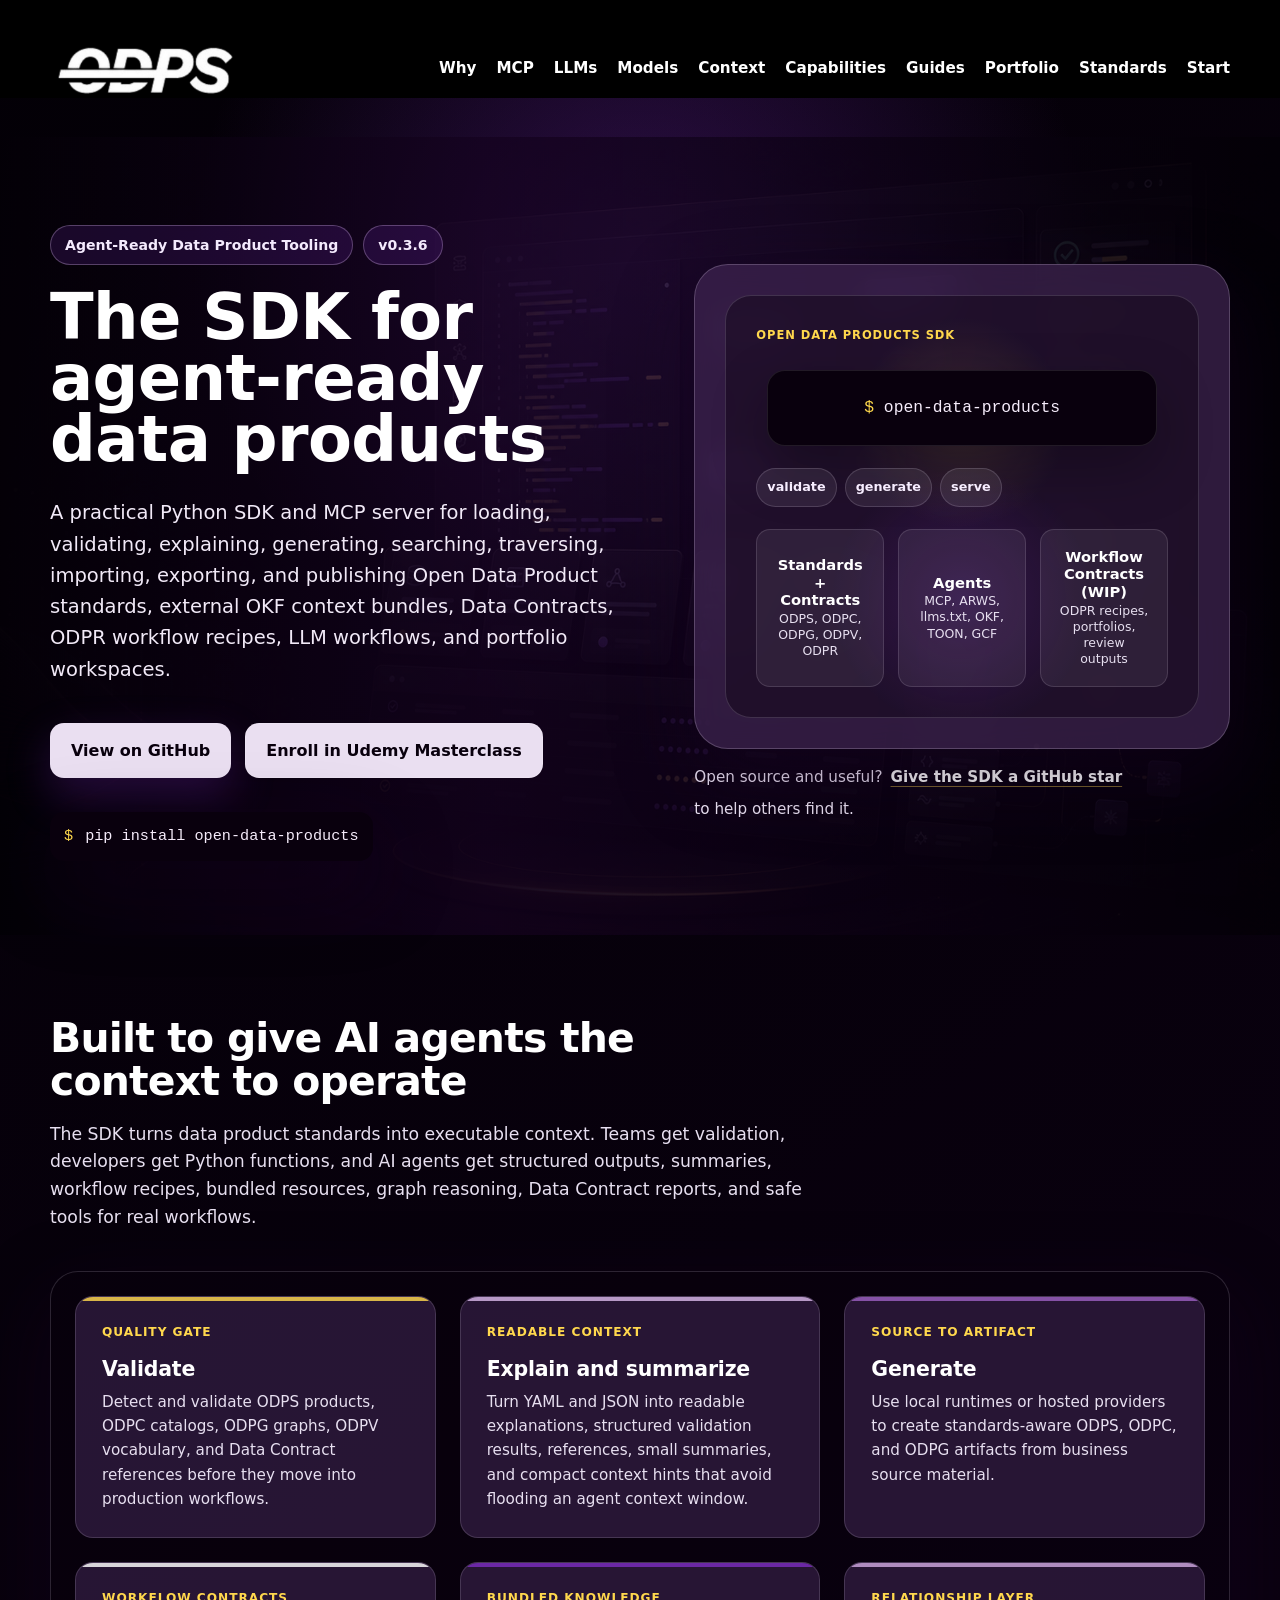
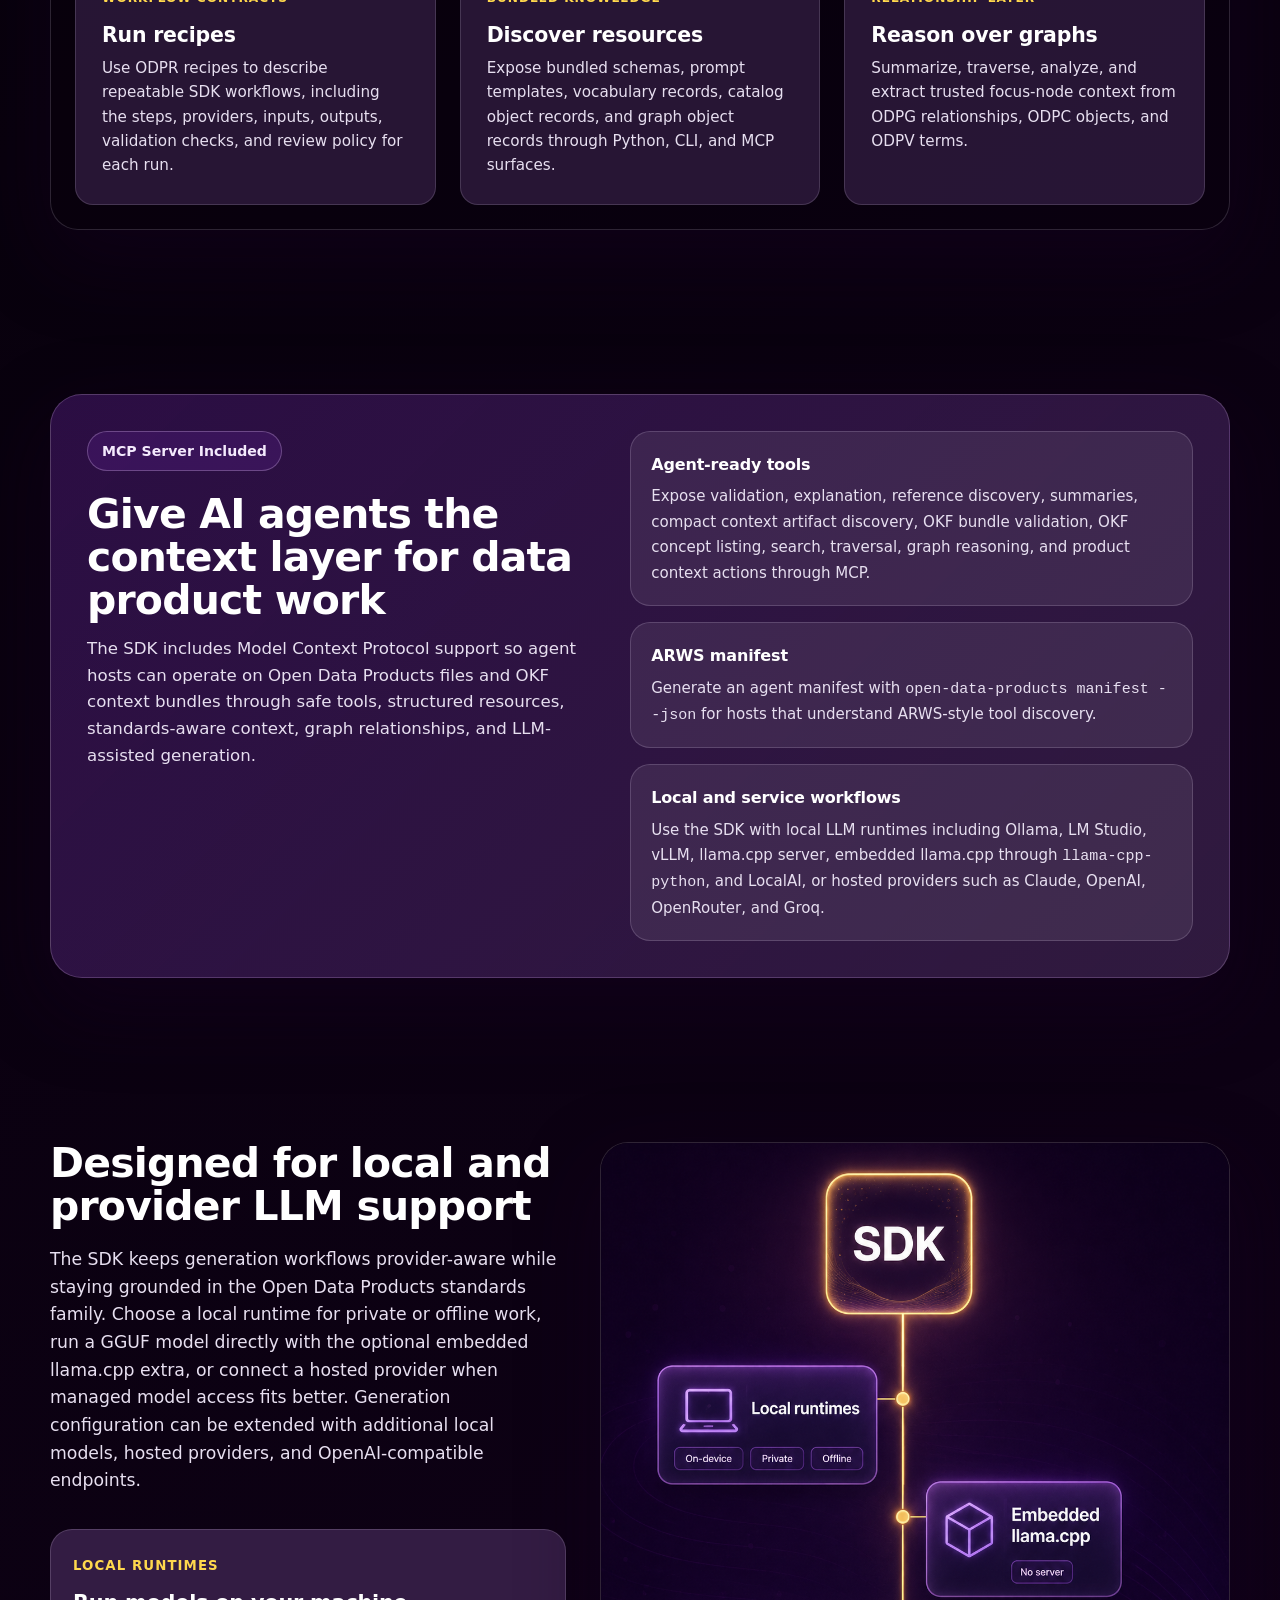
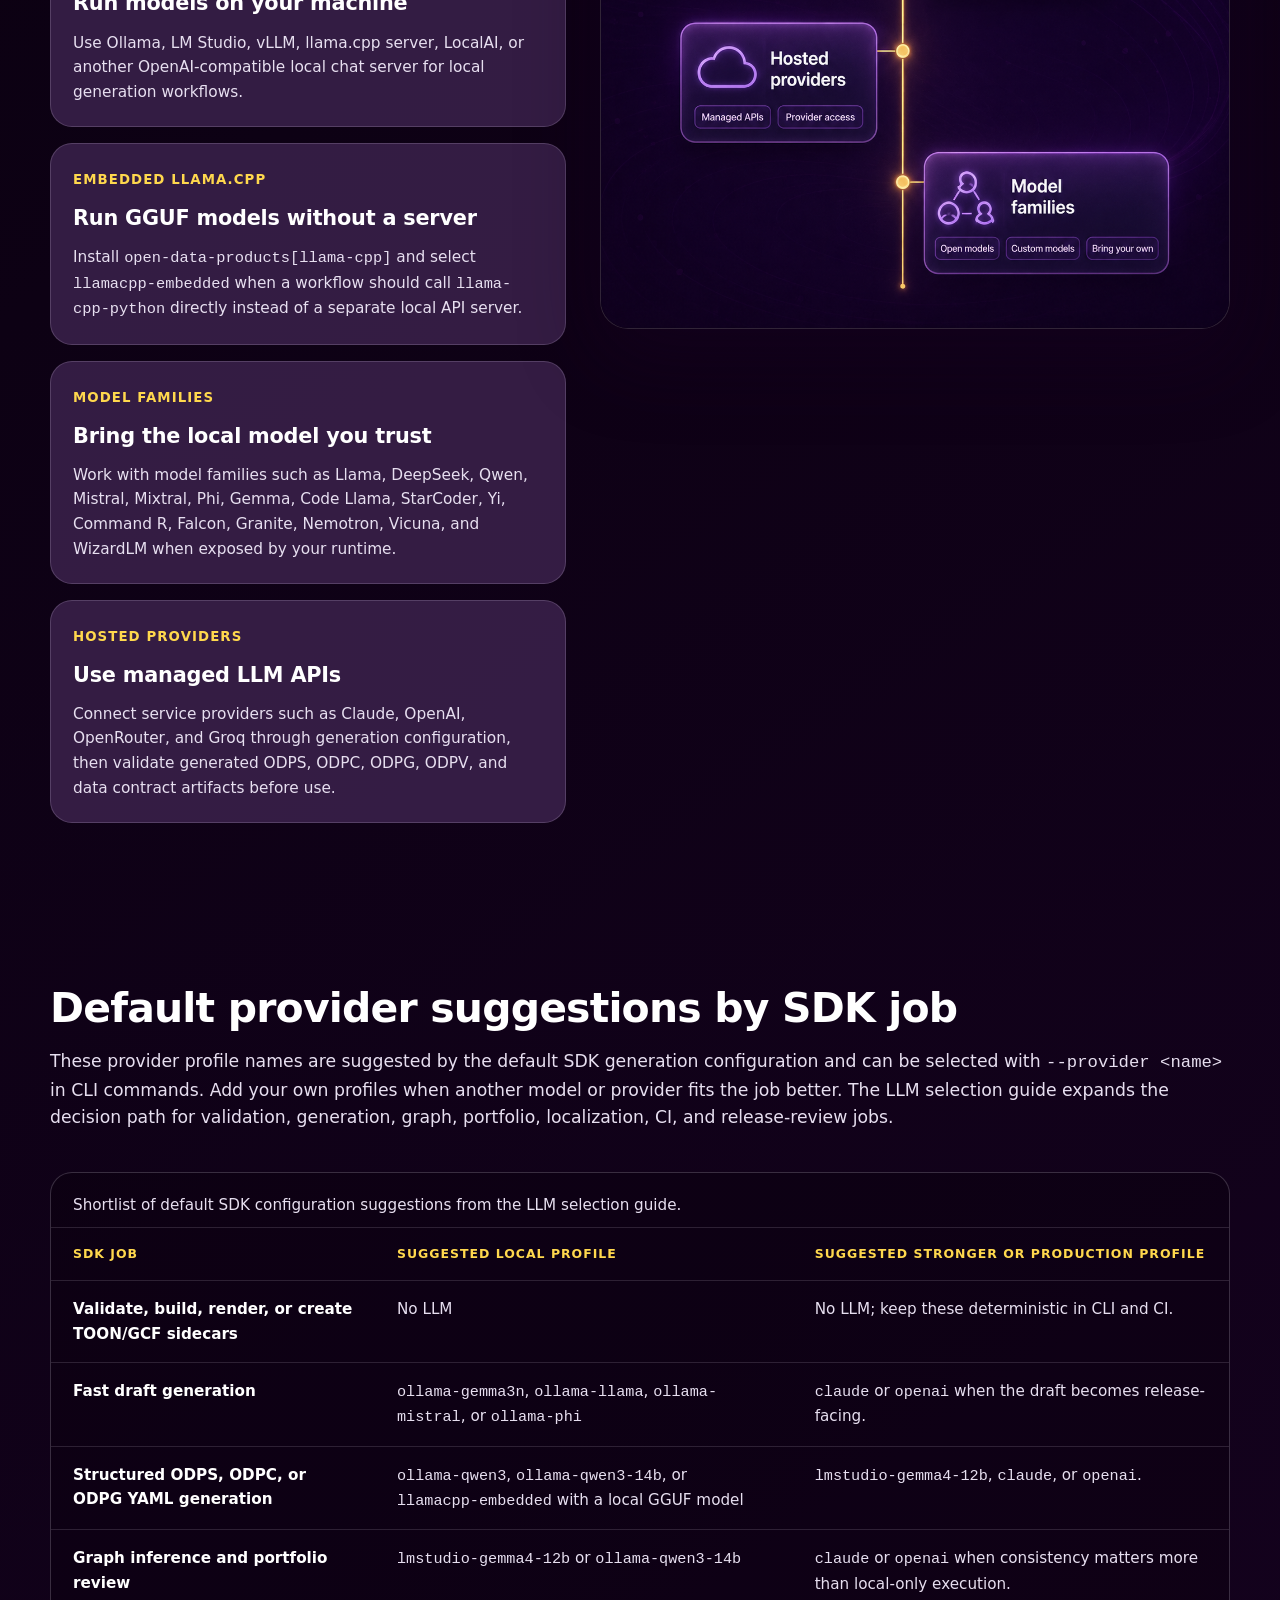
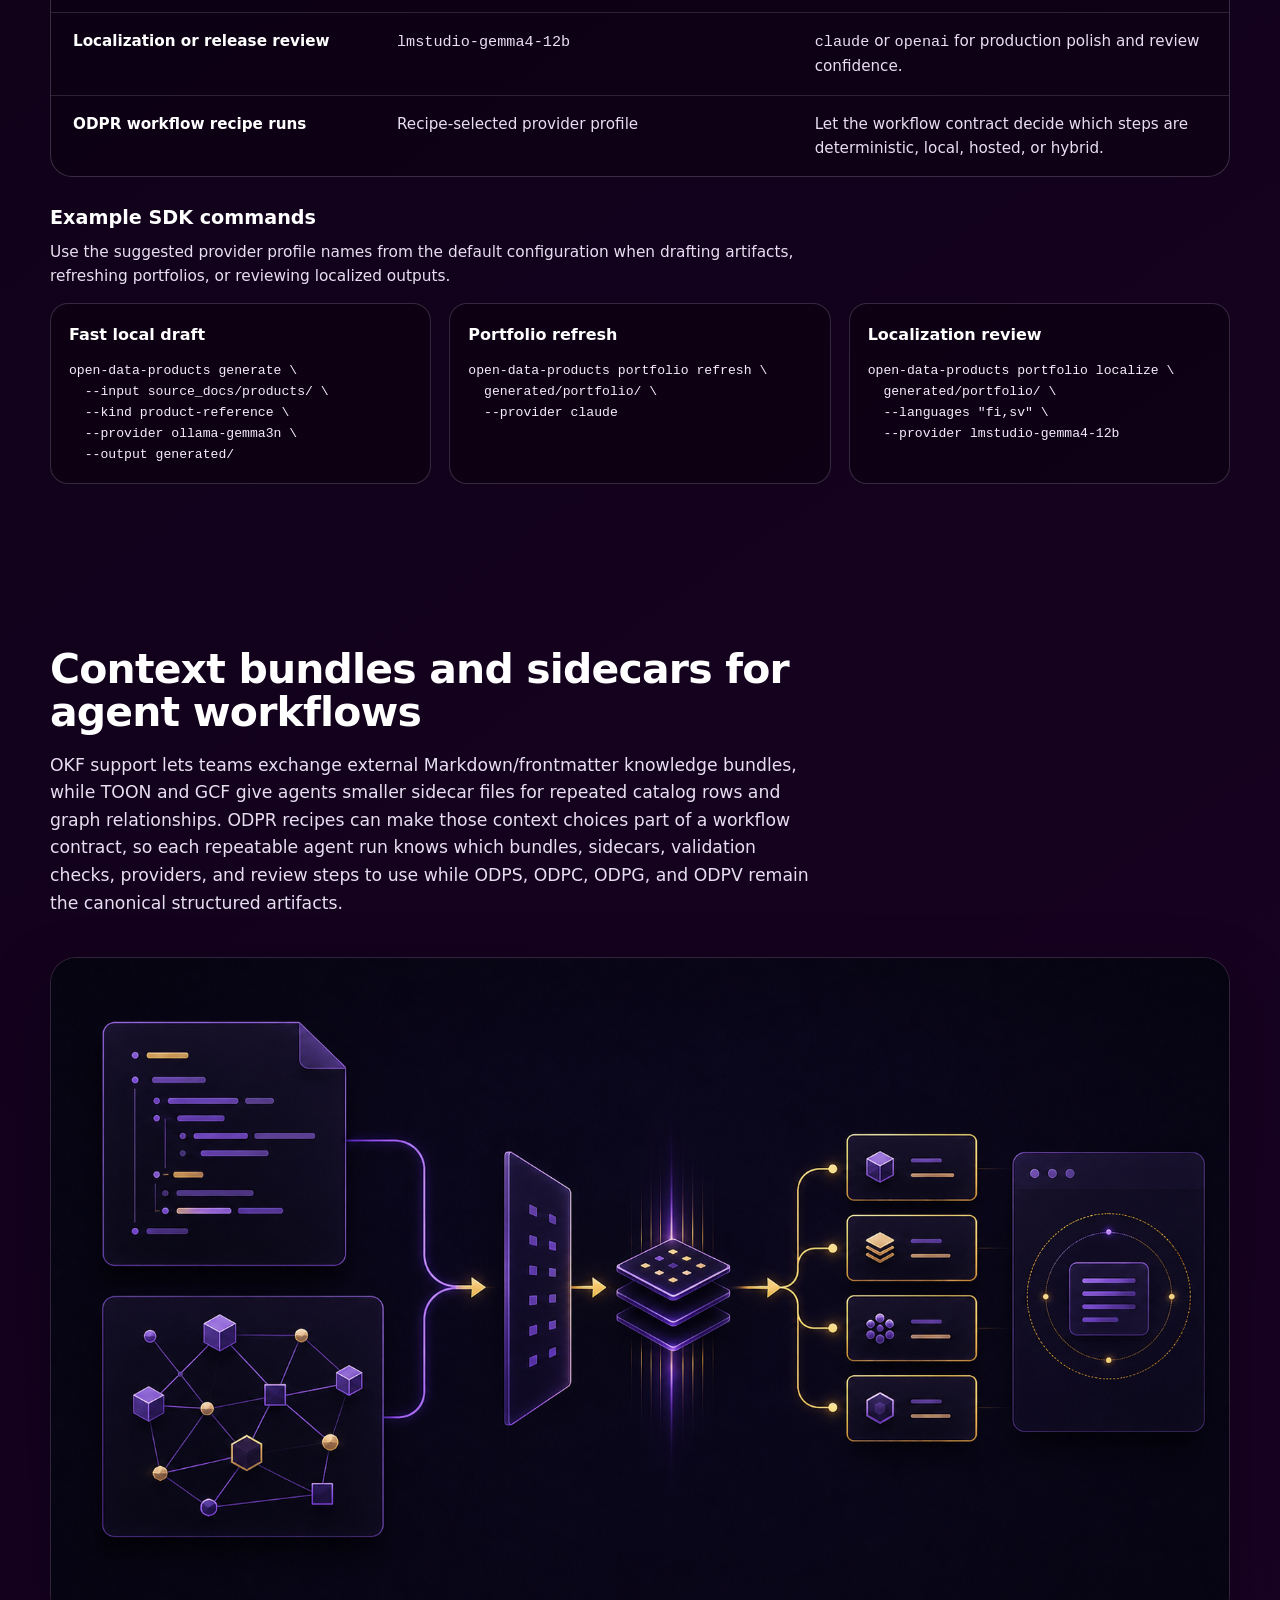
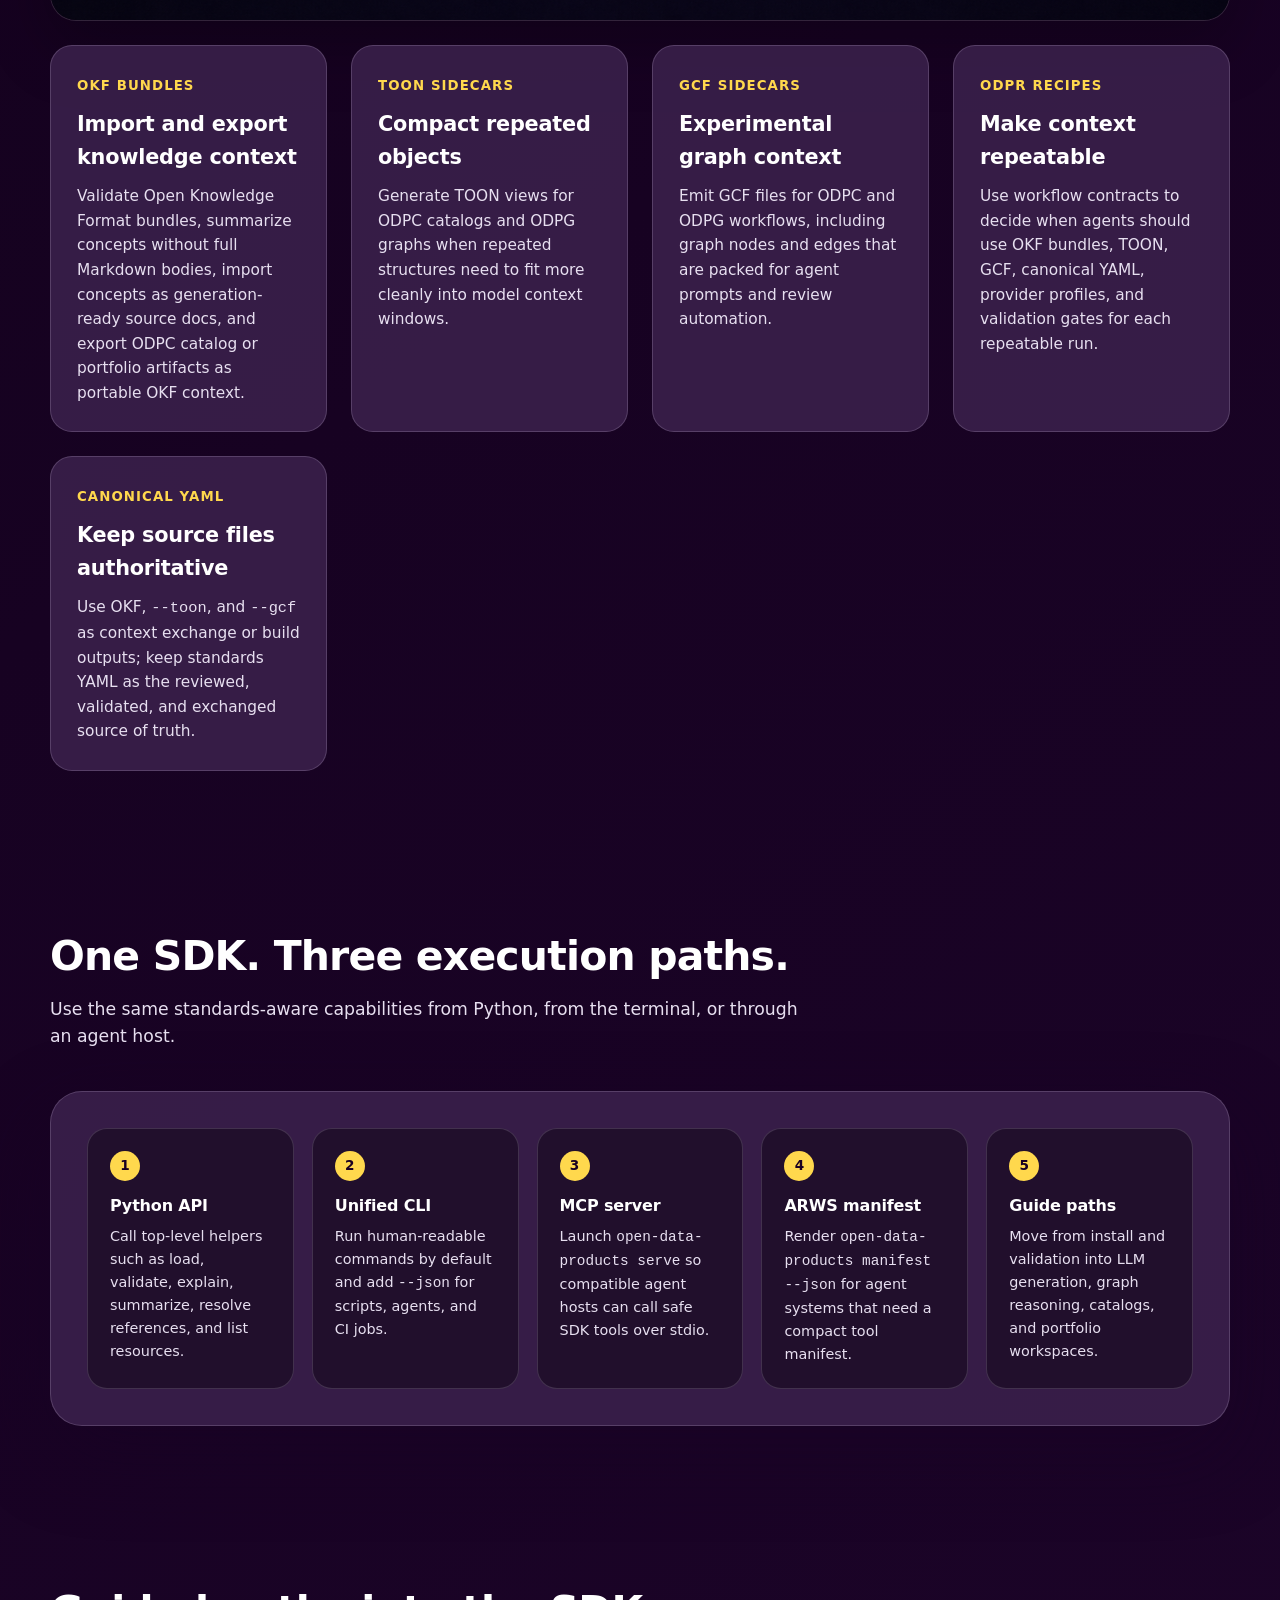
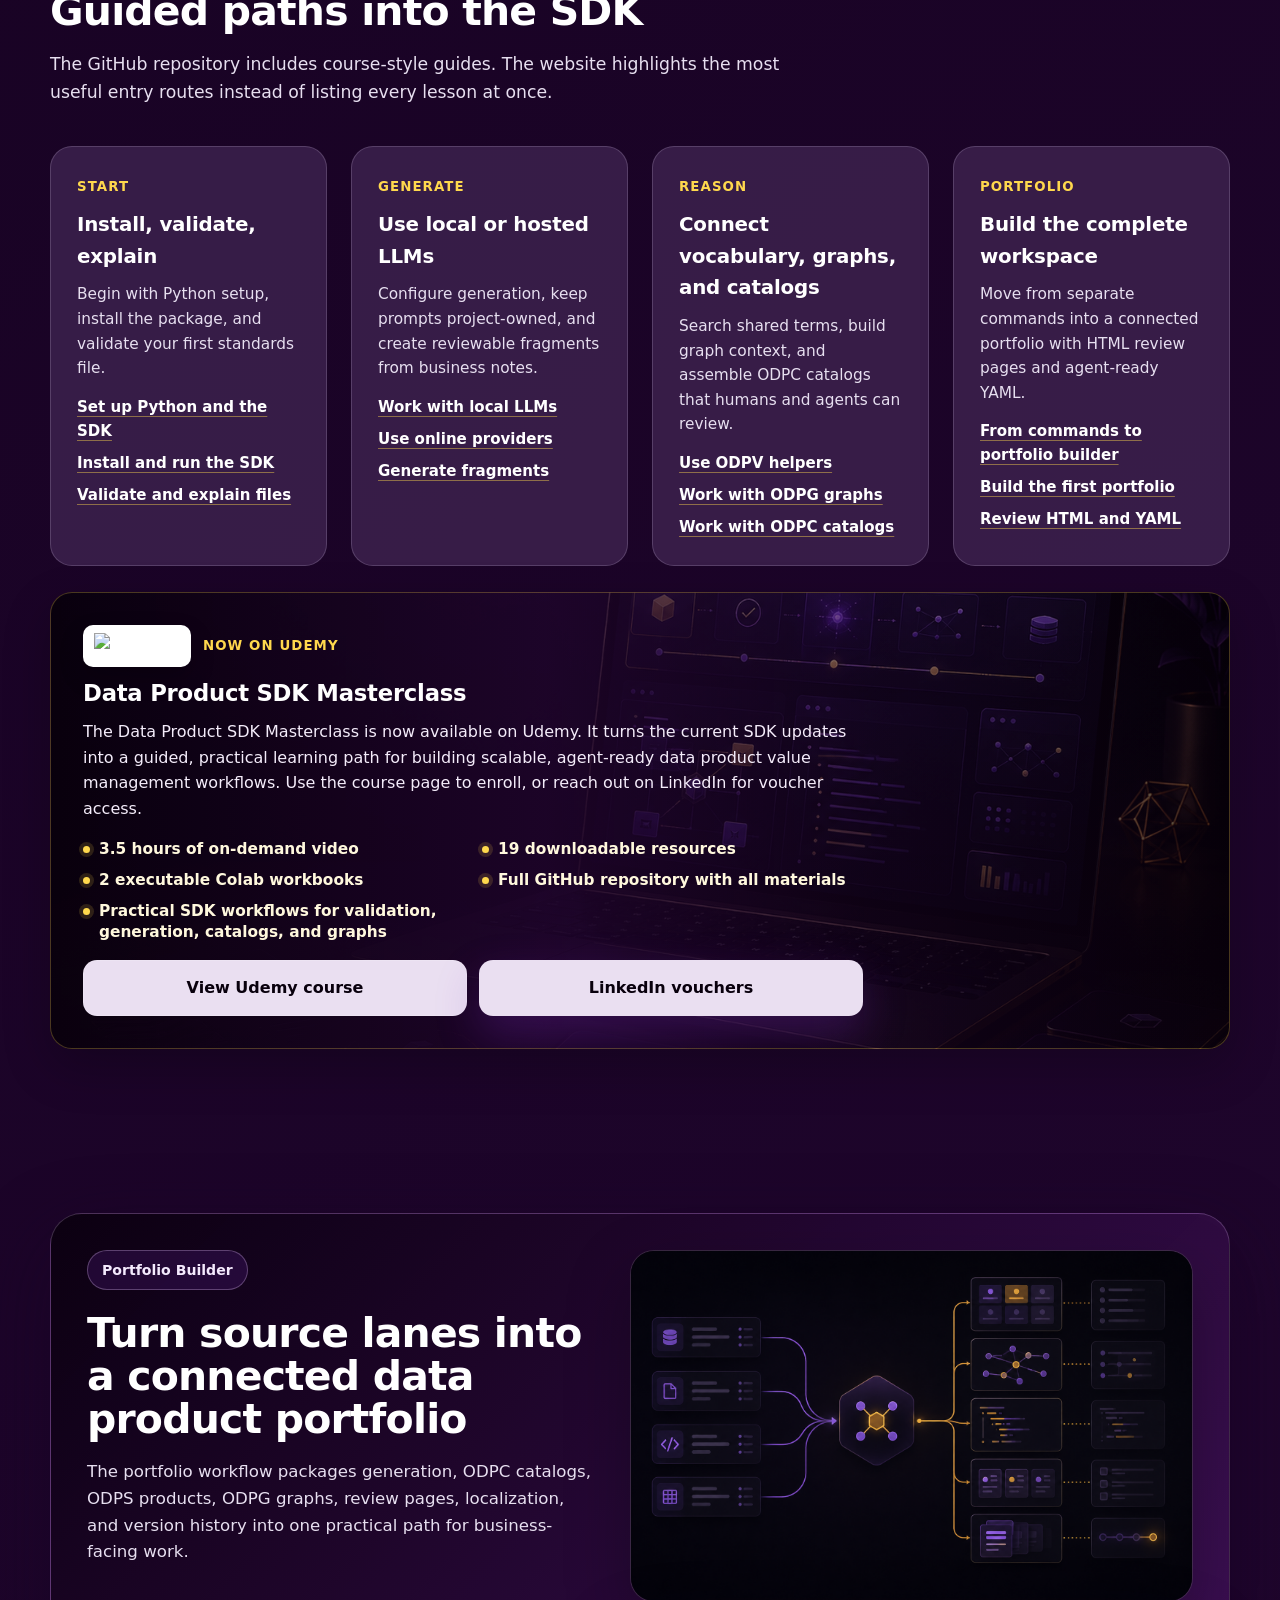
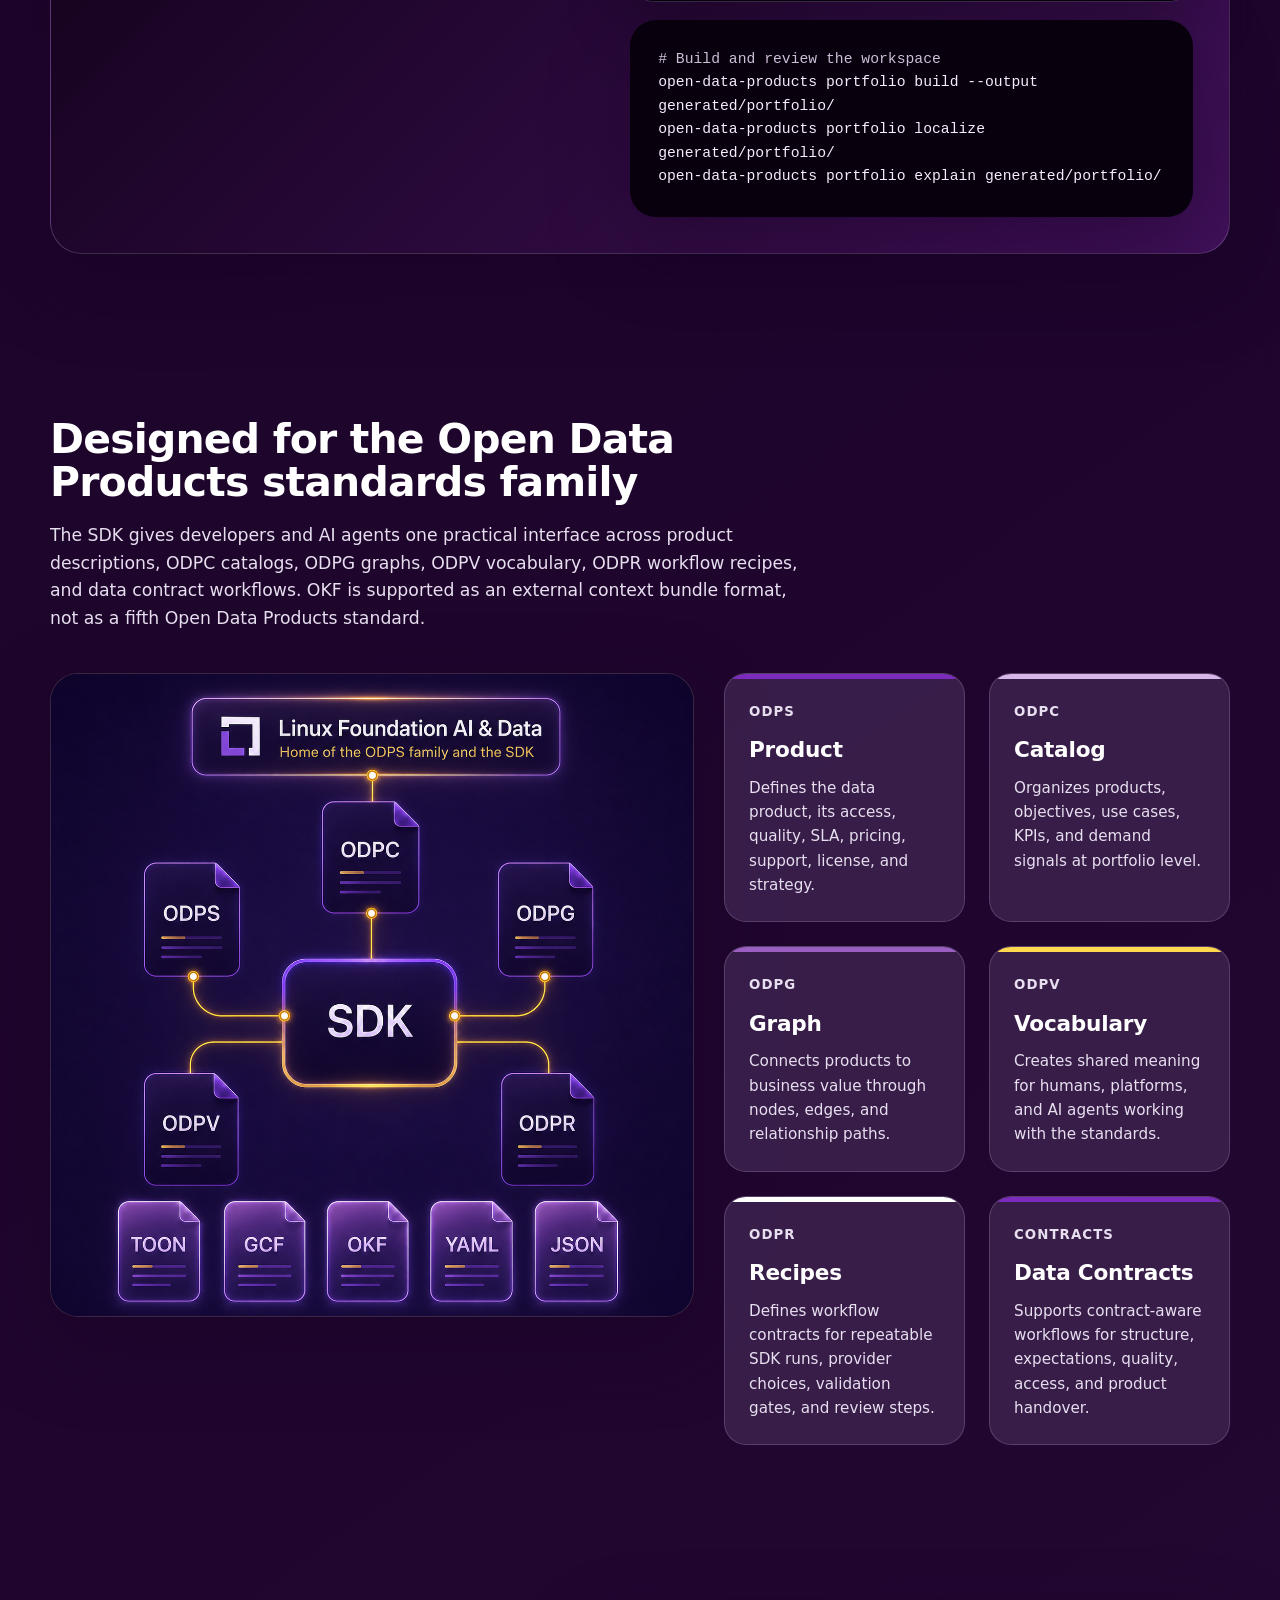
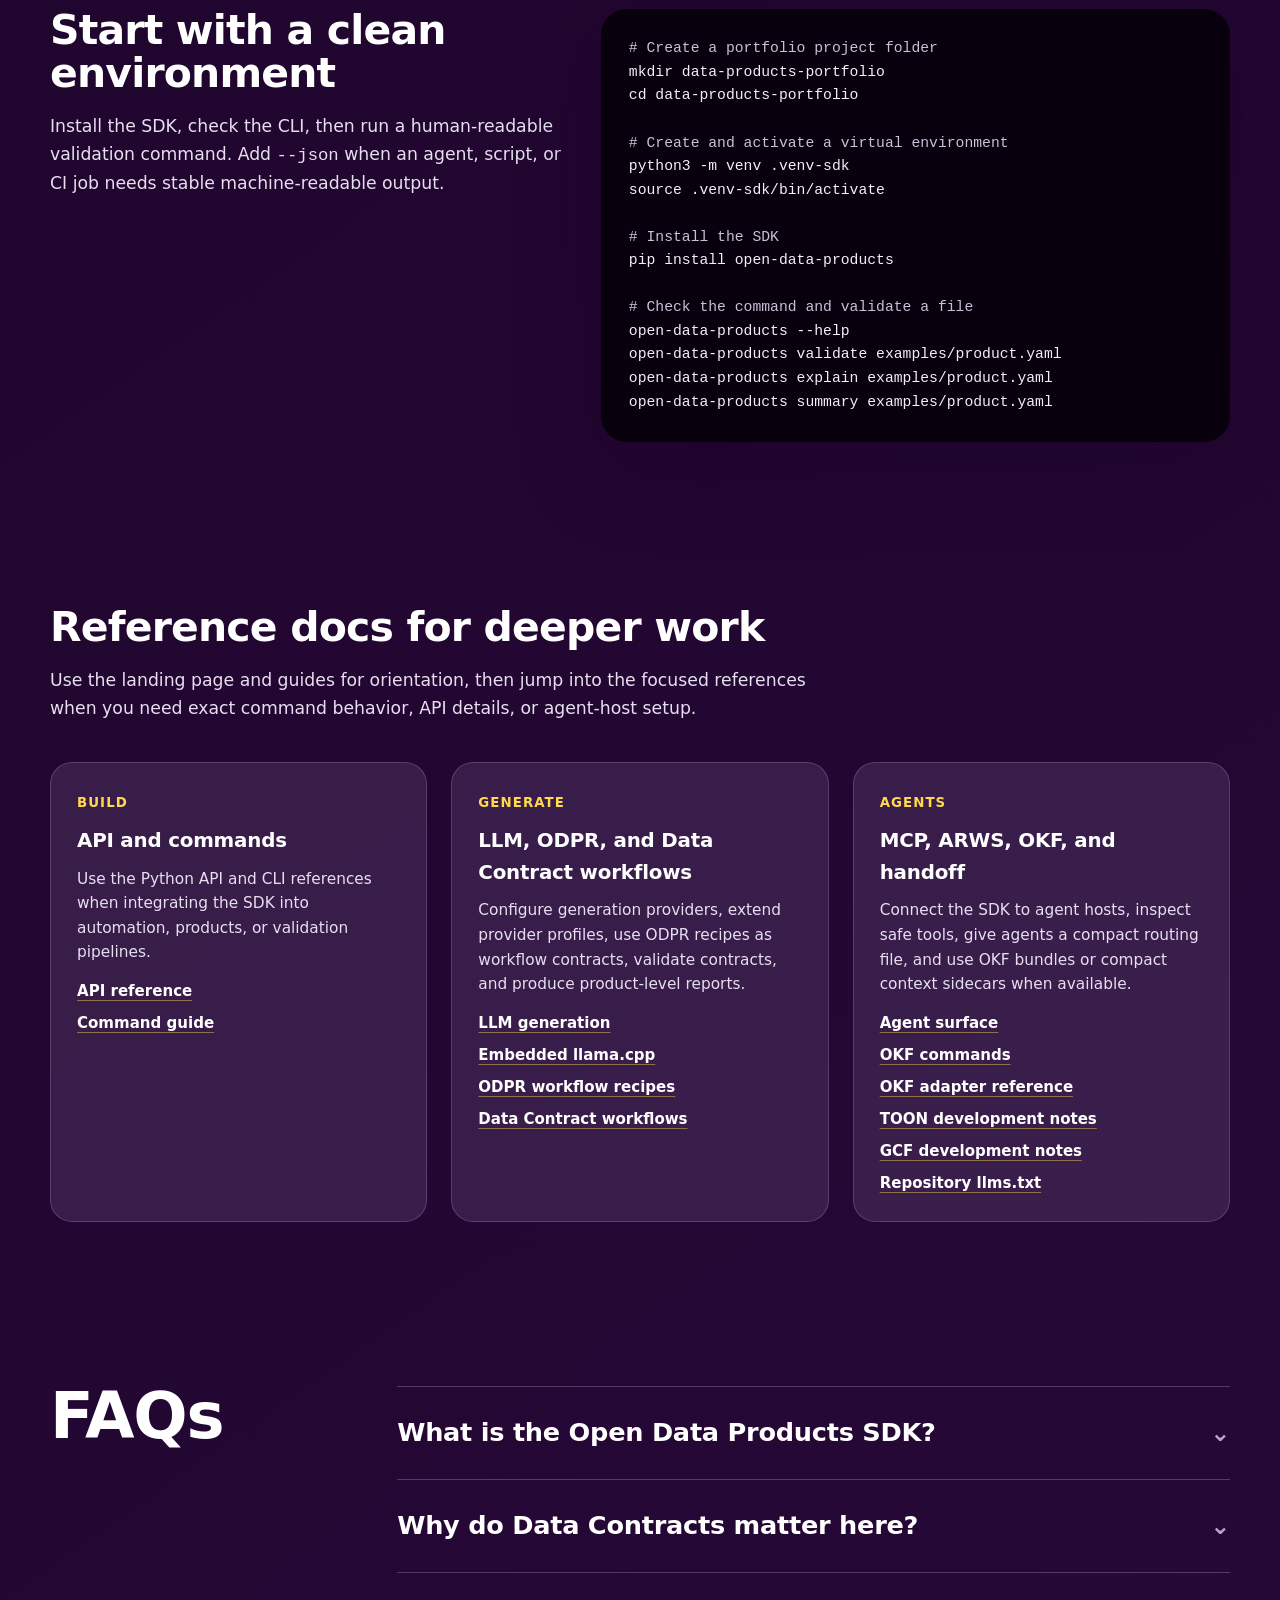
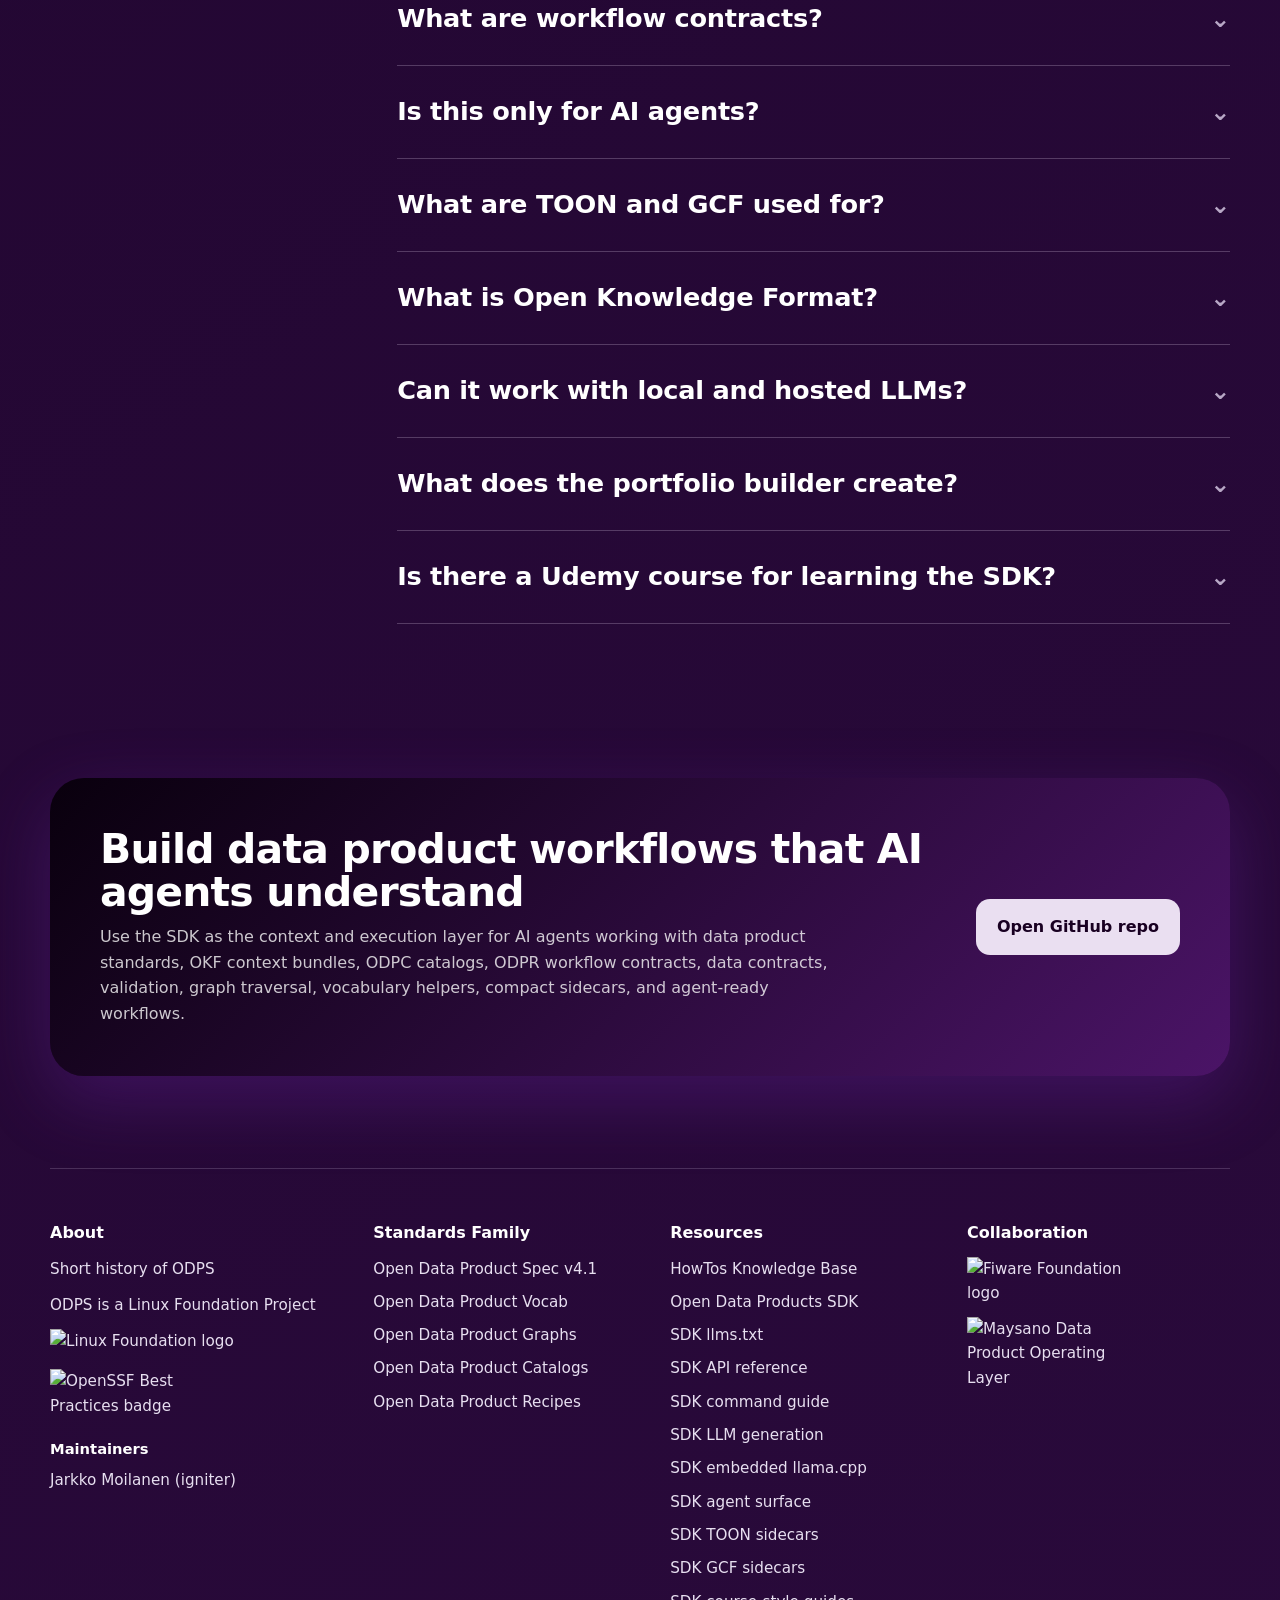
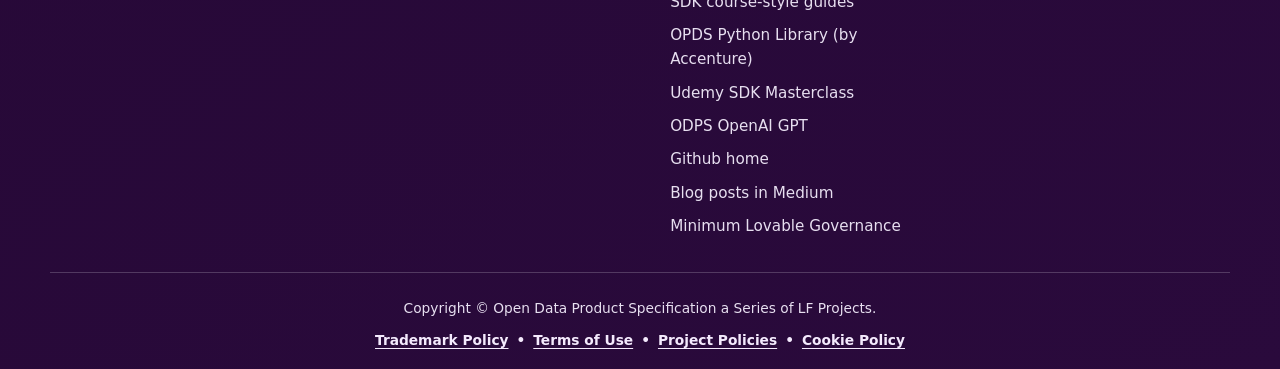
==== index.html @ ef07e37c "Update SDK site release to 0.3.6" ====
<!DOCTYPE html>
<html lang="en">
<head>
  <meta charset="UTF-8" />
  <meta name="viewport" content="width=device-width, initial-scale=1.0" />
  <title>Open Data Products SDK | Agent-Ready Standards Toolkit</title>
  <meta name="description" content="Open Data Products SDK is an agent-ready Python SDK and MCP server for loading, validating, explaining, generating, searching, traversing, compacting, importing, exporting, and publishing Open Data Product artifacts, OKF context bundles, Data Contracts, ODPR workflow recipes, graphs, vocabulary, and portfolio workspaces." />
  <meta name="keywords" content="Open Data Products SDK, open-data-products, ODPS, ODPC, ODPG, ODPV, ODPR, OKF, Open Knowledge Format, context bundles, Markdown frontmatter, workflow recipes, workflow contracts, MCP server, ARWS manifest, AI agents, LLM generation, local LLMs, TOON, GCF, compact context, portfolio builder, Data Contracts, Ollama, LM Studio, vLLM, llama.cpp, llama-cpp-python, embedded llama.cpp, LocalAI, Claude, OpenAI, OpenRouter, Groq, data products, data contracts" />
  <meta name="author" content="Dr. Jarkko Moilanen" />
  <link rel="canonical" href="https://opendataproducts.org/sdk/" />
  <meta property="og:title" content="Open Data Products SDK | Agent-Ready Standards Toolkit" />
  <meta property="og:description" content="Load, validate, explain, generate, compact, search, traverse, import, export, and publish Open Data Product artifacts with a Python SDK, MCP server, OKF context bundles, ARWS manifest, TOON and GCF sidecars, ODPR workflow recipes, portfolio builder, and local or hosted LLM workflows." />
  <meta property="og:type" content="website" />
  <meta property="og:url" content="https://opendataproducts.org/sdk/" />
  <meta property="og:image" content="https://opendataproducts.org/sdk/social.png" />
  <link rel="alternate" type="text/plain" href="https://opendataproducts.org/sdk/llms.txt" title="LLMs guide for the Open Data Products SDK" />
  <meta name="twitter:card" content="summary_large_image" />
  <meta name="twitter:title" content="Open Data Products SDK | Agent-Ready Standards Toolkit" />
  <meta name="twitter:description" content="Python SDK and MCP server for Open Data Product standards, OKF context bundles, Data Contracts, ODPR workflow recipes, graph reasoning, TOON and GCF context sidecars, portfolio workspaces, and LLM-assisted generation." />
  <meta name="twitter:image" content="https://opendataproducts.org/sdk/social.png" />
  <style>
    :root {
      --bg: #170222;
      --surface: #2b0d3b;
      --surface-soft: #3f2551;
      --text: #ffffff;
      --muted: #e7dff0;
      --line: rgba(236, 222, 246, 0.18);
      --violet: #7b2cbf;
      --violet-soft: #eadff1;
      --plum: #230633;
      --gold: #ffd84d;
      --rose: #d7b6e8;
      --shadow: 0 28px 80px rgba(25, 0, 35, 0.42);
      --radius: 24px;
    }

    * {
      box-sizing: border-box;
      margin: 0;
      padding: 0;
    }

    body {
      position: relative;
      font-family: Inter, ui-sans-serif, system-ui, -apple-system, BlinkMacSystemFont, "Segoe UI", sans-serif;
      background:
        radial-gradient(circle at 50% 16rem, rgba(123, 44, 191, 0.34), transparent 28rem),
        linear-gradient(145deg, #030006 0%, #170222 45%, #2a0a3c 100%);
      color: var(--text);
      line-height: 1.6;
    }

    body::before {
      content: "";
      position: absolute;
      inset: 0 0 auto;
      height: 98px;
      background: #000000;
      z-index: 0;
    }

    a {
      color: inherit;
      text-decoration: none;
    }

    .page {
      position: relative;
      z-index: 1;
      width: min(1180px, calc(100% - 32px));
      margin: 0 auto;
    }

    header {
      padding: 34px 0;
      display: flex;
      align-items: center;
      justify-content: space-between;
      gap: 24px;
    }

    .brand {
      display: flex;
      align-items: center;
      gap: 12px;
      font-weight: 800;
      letter-spacing: -0.01em;
      color: var(--text);
    }

    .brand-logo {
      display: block;
      width: clamp(150px, 17vw, 190px);
      height: auto;
    }

    .sr-only {
      position: absolute;
      width: 1px;
      height: 1px;
      padding: 0;
      margin: -1px;
      overflow: hidden;
      clip: rect(0, 0, 0, 0);
      white-space: nowrap;
      border: 0;
    }

    nav {
      display: flex;
      align-items: center;
      gap: 20px;
      color: #ffffff;
      font-size: 0.95rem;
      font-weight: 600;
    }

    nav a:hover {
      color: var(--gold);
    }

    .hero {
      position: relative;
      padding: 88px 0 74px;
      display: grid;
      grid-template-columns: 1.04fr 0.96fr;
      gap: 64px;
      align-items: center;
    }

    .hero::before {
      content: "";
      position: absolute;
      inset: 0 calc(50% - 50vw);
      background:
        linear-gradient(90deg, rgba(3, 0, 6, 0.96) 0%, rgba(23, 2, 34, 0.86) 38%, rgba(23, 2, 34, 0.50) 62%, rgba(3, 0, 6, 0.82) 100%),
        linear-gradient(180deg, rgba(3, 0, 6, 0.44) 0%, rgba(3, 0, 6, 0.08) 48%, rgba(3, 0, 6, 0.72) 100%),
        url("images/hero-sdk-agents.png") center right / cover no-repeat;
      opacity: 0.72;
      z-index: -1;
    }

    .eyebrow {
      display: inline-flex;
      align-items: center;
      gap: 8px;
      padding: 8px 14px;
      border-radius: 999px;
      background: rgba(123, 44, 191, 0.18);
      color: #f4eafd;
      border: 1px solid rgba(215, 182, 232, 0.32);
      font-weight: 750;
      font-size: 0.88rem;
      margin-bottom: 22px;
    }

    .hero-eyebrows {
      display: flex;
      flex-wrap: wrap;
      align-items: center;
      gap: 10px;
      margin-bottom: 22px;
    }

    .hero-eyebrows .eyebrow {
      margin-bottom: 0;
    }

    h1 {
      font-size: clamp(2.8rem, 5vw, 5.1rem);
      line-height: 0.95;
      letter-spacing: -0.01em;
      margin-bottom: 28px;
    }

    .lead {
      max-width: 680px;
      color: #f1e9f7;
      font-size: 1.22rem;
      margin-bottom: 38px;
    }

    .actions {
      display: flex;
      flex-wrap: wrap;
      gap: 14px;
      margin-bottom: 34px;
    }

    .btn {
      display: inline-flex;
      align-items: center;
      justify-content: center;
      gap: 10px;
      padding: 14px 20px;
      border-radius: 14px;
      font-weight: 800;
      border: 1px solid transparent;
      transition: transform 0.15s ease, box-shadow 0.15s ease, border 0.15s ease;
    }

    .btn:hover {
      transform: translateY(-1px);
    }

    .btn-primary {
      background: var(--violet-soft);
      color: #09000d;
      box-shadow: 0 18px 44px rgba(123, 44, 191, 0.28);
    }

    .btn-secondary {
      background: var(--violet-soft);
      color: #09000d;
      border-color: rgba(255, 255, 255, 0.14);
    }

    .install {
      display: inline-flex;
      align-items: center;
      gap: 12px;
      max-width: 100%;
      padding: 12px 14px;
      border-radius: 14px;
      background: #09000d;
      color: #f6ecfb;
      font-family: "SFMono-Regular", Consolas, "Liberation Mono", monospace;
      font-size: 0.95rem;
      box-shadow: var(--shadow);
      overflow-x: auto;
      white-space: nowrap;
    }

    .install span {
      color: var(--gold);
    }

    .support-note {
      display: flex;
      flex-wrap: wrap;
      align-items: center;
      gap: 8px;
      margin-top: 16px;
      color: #efe6f7;
      font-size: 0.95rem;
    }

    .support-note a {
      color: #ffffff;
      font-weight: 800;
      text-decoration: underline;
      text-decoration-color: rgba(255, 216, 77, 0.46);
      text-underline-offset: 4px;
      transition: color 0.15s ease, text-decoration-color 0.15s ease;
    }

    .support-note a:hover {
      color: var(--gold);
      text-decoration-color: rgba(255, 216, 77, 0.72);
    }

    .mcp-badge {
      display: inline-flex;
      align-items: center;
      gap: 10px;
      margin-top: 18px;
      padding: 12px 15px;
      border-radius: 16px;
      background: rgba(123, 44, 191, 0.22);
      color: #f7edff;
      border: 1px solid rgba(215, 182, 232, 0.32);
      font-weight: 850;
      box-shadow: 0 16px 36px rgba(123, 44, 191, 0.16);
    }

    .mcp-badge span {
      display: inline-grid;
      place-items: center;
      width: 30px;
      height: 30px;
      border-radius: 10px;
      background: var(--gold);
      color: #190022;
      font-size: 0.82rem;
      font-weight: 950;
    }

    .hero-card {
      background: rgba(63, 37, 81, 0.72);
      backdrop-filter: blur(16px);
      border: 1px solid rgba(236, 222, 246, 0.22);
      border-radius: 34px;
      padding: 30px;
      box-shadow: var(--shadow);
    }

    .terminal {
      background: #09000d;
      color: #f6ecfb;
      border-radius: 22px;
      overflow: hidden;
      box-shadow: inset 0 0 0 1px rgba(255,255,255,0.08);
    }

    .terminal-top {
      display: flex;
      gap: 8px;
      align-items: center;
      padding: 14px 16px;
      border-bottom: 1px solid rgba(255,255,255,0.08);
    }

    .dot {
      width: 11px;
      height: 11px;
      border-radius: 50%;
      background: #7b5a8d;
    }

    .terminal-body {
      padding: 20px;
      font-family: "SFMono-Regular", Consolas, "Liberation Mono", monospace;
      font-size: 0.92rem;
      line-height: 1.85;
      overflow-x: auto;
    }

    .prompt { color: var(--gold); }
    .comment { color: #cdbed8; }
    .ok { color: #f2da70; }

    .status-grid {
      display: grid;
      grid-template-columns: repeat(3, 1fr);
      gap: 12px;
      margin-top: 22px;
    }

    .status {
      background: rgba(255,255,255,0.08);
      border: 1px solid var(--line);
      border-radius: 18px;
      padding: 18px;
    }

    .status strong {
      display: block;
      font-size: 1.55rem;
      line-height: 1;
      letter-spacing: -0.01em;
    }

    .status span {
      color: var(--muted);
      font-size: 0.9rem;
      font-weight: 650;
    }

    .sdk-hero-visual {
      display: grid;
      gap: 22px;
      min-height: 420px;
      align-content: center;
      border-radius: 26px;
      background:
        radial-gradient(circle at 50% 30%, rgba(255, 216, 77, 0.12), transparent 28%),
        radial-gradient(circle at 50% 72%, rgba(123, 44, 191, 0.20), transparent 34%),
        rgba(9, 0, 13, 0.40);
      border: 1px solid rgba(236, 222, 246, 0.16);
      padding: 30px;
    }

    .visual-label {
      color: var(--gold);
      font-size: 0.72rem;
      font-weight: 850;
      letter-spacing: 0.08em;
      text-transform: uppercase;
      margin-bottom: 4px;
    }

    .outcome-grid {
      display: grid;
      grid-template-columns: repeat(3, 1fr);
      gap: 14px;
    }

    .outcome-chip {
      display: grid;
      gap: 2px;
      border-radius: 14px;
      background: rgba(255, 255, 255, 0.07);
      border: 1px solid rgba(236, 222, 246, 0.14);
    }

    .outcome-chip {
      min-height: 96px;
      padding: 18px;
      align-content: center;
      text-align: center;
    }

    .outcome-chip strong {
      font-size: 0.92rem;
      line-height: 1.2;
    }

    .outcome-chip span {
      color: var(--muted);
      font-size: 0.78rem;
      line-height: 1.3;
    }

    .core-command {
      justify-self: center;
      width: min(100%, 390px);
      padding: 24px;
      border-radius: 18px;
      background: #09000d;
      border: 1px solid rgba(255, 255, 255, 0.10);
      font-family: "SFMono-Regular", Consolas, "Liberation Mono", monospace;
      font-size: 1.02rem;
      color: #f6ecfb;
      text-align: center;
      box-shadow: 0 22px 56px rgba(0, 0, 0, 0.28);
    }

    .core-command span {
      color: var(--gold);
    }

    .core-actions {
      display: flex;
      flex-wrap: wrap;
      gap: 8px;
    }

    .core-actions span,
    .lane-chip {
      display: inline-flex;
      align-items: center;
      width: fit-content;
      border: 1px solid rgba(236, 222, 246, 0.16);
      background: rgba(255, 255, 255, 0.08);
      color: #f7edff;
      font-size: 0.8rem;
      font-weight: 760;
    }

    .core-actions span {
      padding: 8px 10px;
      border-radius: 999px;
    }

    .portfolio-flow {
      display: grid;
      gap: 18px;
      min-height: 100%;
    }

    .portfolio-visual-image {
      display: block;
      width: 100%;
      aspect-ratio: 16 / 10;
      object-fit: cover;
      object-position: center;
      border-radius: 24px;
      border: 1px solid rgba(236, 222, 246, 0.16);
      box-shadow: 0 24px 64px rgba(0, 0, 0, 0.26);
      background: rgba(9, 0, 13, 0.46);
    }

    .portfolio-lanes {
      display: grid;
      grid-template-columns: 1fr auto 1fr;
      gap: 18px;
      align-items: center;
      padding: 22px;
      border-radius: 24px;
      background:
        radial-gradient(circle at 50% 50%, rgba(255, 216, 77, 0.12), transparent 46%),
        rgba(9, 0, 13, 0.46);
      border: 1px solid rgba(236, 222, 246, 0.16);
    }

    .lane-stack {
      display: grid;
      gap: 10px;
    }

    .lane-chip {
      justify-content: space-between;
      width: 100%;
      min-height: 46px;
      padding: 10px 12px;
      border-radius: 14px;
    }

    .lane-chip span {
      color: var(--muted);
      font-size: 0.74rem;
      font-weight: 700;
    }

    .builder-node {
      display: grid;
      place-items: center;
      width: 118px;
      min-height: 118px;
      padding: 16px;
      border-radius: 28px;
      color: #190022;
      background: var(--gold);
      text-align: center;
      font-weight: 900;
      line-height: 1.12;
      box-shadow: 0 0 34px rgba(255, 216, 77, 0.22);
    }

    section {
      padding: 82px 0;
    }

    .section-title {
      max-width: 760px;
      margin-bottom: 40px;
    }

    h2 {
      font-size: clamp(2rem, 3.2vw, 3rem);
      line-height: 1.05;
      letter-spacing: -0.02em;
      margin-bottom: 18px;
    }

    .section-title p {
      color: var(--muted);
      font-size: 1.08rem;
    }

    .cards,
    .capability-grid,
    .guide-grid,
    .doc-grid {
      display: grid;
      gap: 24px;
    }

    .cards {
      grid-template-columns: repeat(4, 1fr);
    }

    .capability-grid {
      grid-template-columns: repeat(3, 1fr);
      padding: 24px;
      border: 1px solid rgba(236, 222, 246, 0.16);
      border-radius: 28px;
      background: rgba(9, 0, 13, 0.24);
      box-shadow: var(--shadow);
    }

    .guide-grid {
      grid-template-columns: repeat(4, 1fr);
    }

    .doc-grid {
      grid-template-columns: repeat(3, 1fr);
    }

    .mcp-panel {
      display: grid;
      grid-template-columns: 0.95fr 1.05fr;
      gap: 34px;
      align-items: stretch;
      background: linear-gradient(135deg, rgba(123, 44, 191, 0.30), rgba(63, 37, 81, 0.70));
      border: 1px solid rgba(215, 182, 232, 0.24);
      border-radius: 32px;
      padding: 36px;
      box-shadow: var(--shadow);
    }

    .mcp-panel h2 {
      margin-bottom: 14px;
    }

    .mcp-panel p {
      color: var(--muted);
      font-size: 1.04rem;
    }

    .mcp-list {
      display: grid;
      gap: 16px;
    }

    .mcp-item {
      background: rgba(255, 255, 255, 0.08);
      border: 1px solid rgba(236, 222, 246, 0.18);
      border-radius: 20px;
      padding: 20px;
    }

    .mcp-item strong {
      display: block;
      margin-bottom: 6px;
      letter-spacing: -0.01em;
    }

    .mcp-item span {
      color: var(--muted);
      font-size: 0.94rem;
    }

    .card {
      background: rgba(63, 37, 81, 0.78);
      border: 1px solid var(--line);
      border-radius: var(--radius);
      padding: 28px;
      box-shadow: 0 16px 42px rgba(0, 0, 0, 0.22);
    }

    .icon {
      width: 44px;
      height: 44px;
      border-radius: 14px;
      display: grid;
      place-items: center;
      color: #fff;
      font-weight: 900;
      margin-bottom: 18px;
    }

    .icon.blue { background: var(--violet); }
    .icon.cyan { background: #5b2a78; }
    .icon.green { background: #6e3a8c; }
    .icon.orange { background: var(--gold); color: #190022; }
    .icon.purple { background: var(--rose); color: #190022; }

    .card h3 {
      font-size: 1.2rem;
      letter-spacing: -0.01em;
      margin-bottom: 8px;
    }

    .card p {
      color: var(--muted);
      font-size: 0.98rem;
    }

    .capability-block {
      position: relative;
      min-height: 210px;
      padding: 26px;
      border-radius: 18px;
      background: rgba(63, 37, 81, 0.58);
      border: 1px solid rgba(236, 222, 246, 0.16);
      overflow: hidden;
    }

    .capability-block::before {
      content: "";
      position: absolute;
      inset: 0 0 auto;
      height: 4px;
      background: var(--gold);
      opacity: 0.82;
    }

    .capability-block:nth-child(2)::before { background: var(--rose); }
    .capability-block:nth-child(3)::before { background: #9a5fc0; }
    .capability-block:nth-child(4)::before { background: #ffffff; }
    .capability-block:nth-child(5)::before { background: var(--violet); }
    .capability-block:nth-child(6)::before { background: #cda6df; }

    .capability-block small {
      display: block;
      margin-bottom: 14px;
      color: var(--gold);
      font-size: 0.76rem;
      font-weight: 850;
      letter-spacing: 0.08em;
      text-transform: uppercase;
    }

    .capability-block h3 {
      margin-bottom: 9px;
      font-size: 1.28rem;
      line-height: 1.18;
      letter-spacing: -0.01em;
    }

    .capability-block p {
      color: var(--muted);
      font-size: 0.95rem;
    }

    .card ul,
    .guide-card ul,
    .doc-card ul {
      display: grid;
      gap: 8px;
      margin-top: 14px;
      color: var(--muted);
      list-style: none;
      font-size: 0.94rem;
    }

    .card a,
    .guide-card a,
    .doc-card a {
      color: #ffffff;
      font-weight: 800;
      text-decoration: underline;
      text-decoration-color: rgba(255, 216, 77, 0.44);
      text-underline-offset: 4px;
    }

    .card a:hover,
    .guide-card a:hover,
    .doc-card a:hover {
      color: var(--gold);
      text-decoration-color: rgba(255, 216, 77, 0.74);
    }

    .standards {
      display: grid;
      grid-template-columns: repeat(6, 1fr);
      gap: 24px;
    }

    .standards-layout {
      display: grid;
      grid-template-columns: minmax(380px, 1.12fr) minmax(0, 0.88fr);
      gap: 30px;
      align-items: start;
    }

    .standards-layout .standards {
      grid-template-columns: repeat(2, minmax(0, 1fr));
    }

    .standards-visual {
      position: sticky;
      top: 28px;
      margin: 0;
    }

    .standards-visual img {
      display: block;
      width: 100%;
      max-height: 720px;
      object-fit: cover;
      object-position: center;
      border: 1px solid rgba(236, 222, 246, 0.16);
      border-radius: 28px;
      box-shadow: var(--shadow);
      background: rgba(9, 0, 13, 0.34);
    }

    .llm-grid {
      display: grid;
      grid-template-columns: repeat(3, 1fr);
      gap: 24px;
    }

    .llm-support-layout {
      display: grid;
      grid-template-columns: minmax(0, 0.9fr) minmax(360px, 1.1fr);
      grid-template-areas:
        "title visual"
        "cards visual";
      gap: 34px;
      align-items: start;
    }

    .llm-support-title {
      grid-area: title;
      max-width: none;
      margin-bottom: 0;
    }

    .llm-support-cards {
      grid-area: cards;
      display: grid;
      gap: 16px;
    }

    .llm-support-cards .llm-card {
      min-height: 0;
      padding: 22px;
    }

    .llm-support-visual {
      grid-area: visual;
      position: sticky;
      top: 28px;
      margin: 0;
    }

    .llm-support-visual img {
      display: block;
      width: 100%;
      height: auto;
      border: 1px solid rgba(236, 222, 246, 0.16);
      border-radius: 28px;
      box-shadow: var(--shadow);
      background: rgba(9, 0, 13, 0.34);
    }

    .context-grid {
      grid-template-columns: repeat(4, 1fr);
    }

    .llm-selection-table {
      overflow-x: auto;
      margin: 16px 0 0;
      border: 1px solid rgba(236, 222, 246, 0.2);
      border-radius: 22px;
      background: rgba(9, 0, 13, 0.36);
    }

    .model-picks-title {
      max-width: none;
    }

    .model-picks-title p {
      max-width: none;
    }

    .llm-selection-table table {
      width: 100%;
      min-width: 760px;
      border-collapse: collapse;
    }

    .llm-selection-table caption {
      text-align: left;
      padding: 20px 22px 10px;
      color: var(--muted);
      font-size: 0.95rem;
    }

    .llm-selection-table th,
    .llm-selection-table td {
      padding: 16px 22px;
      text-align: left;
      vertical-align: top;
      border-top: 1px solid rgba(236, 222, 246, 0.14);
      font-size: 0.95rem;
    }

    .llm-selection-table th {
      color: var(--gold);
      font-size: 0.78rem;
      font-weight: 850;
      letter-spacing: 0.08em;
      text-transform: uppercase;
    }

    .llm-selection-table td {
      color: var(--muted);
    }

    .llm-selection-table td:first-child {
      color: var(--text);
      font-weight: 800;
    }

    .model-command-grid {
      display: grid;
      grid-template-columns: repeat(3, 1fr);
      gap: 18px;
      margin: 14px 0 0;
    }

    .model-command-heading {
      margin: 26px 0 0;
    }

    .model-command-heading h3 {
      margin: 0 0 6px;
      font-size: 1.2rem;
      letter-spacing: 0;
    }

    .model-command-heading p {
      max-width: 820px;
      margin: 0;
      color: var(--muted);
      font-size: 0.96rem;
    }

    .model-command-card {
      min-width: 0;
      border: 1px solid rgba(236, 222, 246, 0.18);
      border-radius: 18px;
      background: rgba(9, 0, 13, 0.46);
      padding: 18px;
    }

    .model-command-card h3 {
      margin: 0 0 12px;
      font-size: 1rem;
      letter-spacing: 0;
    }

    .model-command-card pre {
      margin: 0;
      overflow-x: auto;
      color: #f6ecfb;
      font-family: "SFMono-Regular", Consolas, "Liberation Mono", monospace;
      font-size: 0.82rem;
      line-height: 1.6;
      white-space: pre;
    }

    .llm-card {
      background: rgba(63, 37, 81, 0.78);
      border: 1px solid var(--line);
      border-radius: 22px;
      padding: 26px;
      min-height: 210px;
    }

    .llm-card small {
      color: var(--gold);
      font-weight: 850;
      letter-spacing: 0.08em;
      text-transform: uppercase;
    }

    .llm-card h3 {
      margin: 10px 0 10px;
      letter-spacing: -0.01em;
      font-size: 1.3rem;
    }

    .llm-card p {
      color: var(--muted);
      font-size: 0.96rem;
    }

    .context-visual-image {
      display: block;
      width: 100%;
      aspect-ratio: 16 / 9;
      object-fit: cover;
      object-position: center;
      margin: 0 0 24px;
      border-radius: 26px;
      border: 1px solid rgba(236, 222, 246, 0.16);
      box-shadow: 0 24px 64px rgba(0, 0, 0, 0.26);
      background: rgba(9, 0, 13, 0.46);
    }

    .standard {
      background: rgba(63, 37, 81, 0.78);
      border: 1px solid var(--line);
      border-radius: 22px;
      padding: 24px;
      min-height: 170px;
      position: relative;
      overflow: hidden;
    }

    .standard::before {
      content: "";
      position: absolute;
      inset: 0 0 auto;
      height: 5px;
      background: var(--violet);
    }

    .standard:nth-child(2)::before { background: var(--rose); }
    .standard:nth-child(3)::before { background: #9a5fc0; }
    .standard:nth-child(4)::before { background: var(--gold); }
    .standard:nth-child(5)::before { background: #ffffff; }

    .standard small {
      color: var(--muted);
      font-weight: 800;
      letter-spacing: 0.08em;
      text-transform: uppercase;
    }

    .standard h3 {
      margin: 10px 0 8px;
      letter-spacing: -0.01em;
      font-size: 1.35rem;
    }

    .standard p {
      color: var(--muted);
      font-size: 0.95rem;
    }

    .workflow {
      background: rgba(63, 37, 81, 0.78);
      border: 1px solid var(--line);
      border-radius: 32px;
      padding: 36px;
      box-shadow: var(--shadow);
    }

    .portfolio-panel {
      display: grid;
      grid-template-columns: 0.95fr 1.05fr;
      gap: 34px;
      align-items: stretch;
      background: linear-gradient(135deg, rgba(9, 0, 13, 0.84), rgba(75, 20, 103, 0.78));
      border: 1px solid rgba(215, 182, 232, 0.24);
      border-radius: 32px;
      padding: 36px;
      box-shadow: var(--shadow);
    }

    .portfolio-panel p {
      color: var(--muted);
      font-size: 1.04rem;
    }

    .guide-card,
    .doc-card {
      background: rgba(63, 37, 81, 0.78);
      border: 1px solid var(--line);
      border-radius: 22px;
      padding: 26px;
      min-height: 220px;
    }

    .guide-card small,
    .doc-card small {
      color: var(--gold);
      font-weight: 850;
      letter-spacing: 0.08em;
      text-transform: uppercase;
    }

    .guide-card h3,
    .doc-card h3 {
      margin: 10px 0 10px;
      letter-spacing: -0.01em;
      font-size: 1.24rem;
    }

    .guide-card p,
    .doc-card p {
      color: var(--muted);
      font-size: 0.96rem;
    }

    .course-callout {
      position: relative;
      display: grid;
      grid-template-columns: 1fr;
      gap: 24px;
      align-items: center;
      margin-top: 26px;
      min-height: 380px;
      padding: 32px;
      border-radius: 22px;
      background:
        linear-gradient(90deg, rgba(9, 0, 13, 0.96) 0%, rgba(31, 4, 43, 0.86) 42%, rgba(31, 4, 43, 0.34) 70%, rgba(9, 0, 13, 0.42) 100%),
        linear-gradient(180deg, rgba(9, 0, 13, 0.20) 0%, rgba(9, 0, 13, 0.72) 100%),
        url("images/ads-marketing.png") center right / cover no-repeat;
      border: 1px solid rgba(255, 216, 77, 0.26);
      box-shadow: 0 18px 48px rgba(0, 0, 0, 0.22);
      overflow: hidden;
    }

    .course-callout small {
      color: var(--gold);
      font-weight: 850;
      letter-spacing: 0.08em;
      text-transform: uppercase;
    }

    .course-kicker {
      display: flex;
      flex-wrap: wrap;
      align-items: center;
      gap: 12px;
    }

    .udemy-logo-link {
      display: inline-flex;
      align-items: center;
      padding: 7px 10px;
      border-radius: 10px;
      background: #ffffff;
      border: 1px solid rgba(255, 255, 255, 0.66);
      box-shadow: 0 10px 24px rgba(0, 0, 0, 0.18);
    }

    .udemy-logo {
      display: block;
      width: 86px;
      height: auto;
    }

    .course-callout h3 {
      margin: 8px 0 8px;
      font-size: 1.42rem;
      letter-spacing: -0.01em;
    }

    .course-callout p {
      max-width: none;
      color: #f4ecfa;
      font-size: 1rem;
    }

    .course-facts {
      display: grid;
      grid-template-columns: repeat(2, minmax(0, 1fr));
      gap: 10px 18px;
      margin: 18px 0 0;
      padding: 0;
      list-style: none;
      color: #fff8dd;
      font-size: 0.96rem;
      font-weight: 760;
    }

    .course-facts li {
      display: flex;
      gap: 9px;
      align-items: flex-start;
      min-width: 0;
      line-height: 1.35;
    }

    .course-facts li::before {
      content: "";
      flex: 0 0 7px;
      width: 7px;
      height: 7px;
      margin-top: 0.45em;
      border-radius: 50%;
      background: var(--gold);
      box-shadow: 0 0 0 4px rgba(255, 216, 77, 0.15);
    }

    .course-content {
      position: relative;
      z-index: 1;
      width: min(100%, 780px);
    }

    .course-actions {
      display: flex;
      flex-wrap: wrap;
      gap: 12px;
      justify-content: flex-start;
      margin-top: 18px;
    }

    .course-actions .btn {
      flex: 1 1 240px;
    }

    .course-callout a {
      white-space: nowrap;
    }

    .steps {
      display: grid;
      grid-template-columns: repeat(5, 1fr);
      gap: 18px;
    }

    .step {
      padding: 22px;
      border-radius: 20px;
      background: rgba(9, 0, 13, 0.44);
      border: 1px solid rgba(236, 222, 246, 0.16);
    }

    .step-number {
      width: 30px;
      height: 30px;
      border-radius: 50%;
      background: var(--gold);
      color: #190022;
      display: grid;
      place-items: center;
      font-weight: 900;
      font-size: 0.85rem;
      margin-bottom: 12px;
    }

    .step h3 {
      font-size: 1rem;
      margin-bottom: 6px;
      letter-spacing: -0.01em;
    }

    .step p {
      color: var(--muted);
      font-size: 0.9rem;
    }

    .split {
      display: grid;
      grid-template-columns: 0.9fr 1.1fr;
      gap: 36px;
      align-items: stretch;
    }

    .code-panel {
      background: #09000d;
      color: #f6ecfb;
      border-radius: 26px;
      padding: 28px;
      font-family: "SFMono-Regular", Consolas, "Liberation Mono", monospace;
      font-size: 0.92rem;
      overflow-x: auto;
      box-shadow: var(--shadow);
    }

    .code-panel pre {
      white-space: pre-wrap;
    }

    .faq-layout {
      display: grid;
      grid-template-columns: 0.34fr 1fr;
      gap: 64px;
      align-items: start;
    }

    .faq-heading h2 {
      margin: 0;
      font-size: clamp(2.8rem, 5vw, 4.8rem);
      line-height: 0.95;
      letter-spacing: -0.02em;
    }

    .faq-list {
      border-top: 1px solid rgba(236, 222, 246, 0.24);
    }

    .faq-item {
      border-bottom: 1px solid rgba(236, 222, 246, 0.24);
    }

    .faq-item summary {
      display: flex;
      align-items: center;
      justify-content: space-between;
      gap: 24px;
      padding: 30px 0;
      color: #ffffff;
      cursor: pointer;
      list-style: none;
      font-size: clamp(1.25rem, 2vw, 1.8rem);
      line-height: 1.25;
      font-weight: 650;
      letter-spacing: -0.01em;
    }

    .faq-item summary::-webkit-details-marker {
      display: none;
    }

    .faq-item summary::after {
      content: "⌄";
      color: #b8a8c6;
      font-size: 1.5rem;
      line-height: 1;
      transition: transform 0.15s ease, color 0.15s ease;
    }

    .faq-item[open] summary::after {
      transform: rotate(180deg);
      color: var(--gold);
    }

    .faq-item p {
      max-width: 820px;
      padding: 0 56px 30px 0;
      color: var(--muted);
      font-size: 1.02rem;
    }

    .cta {
      margin: 72px 0 92px;
      padding: 50px;
      border-radius: 34px;
      background: linear-gradient(135deg, #09000d, #4b1467);
      color: #fff;
      display: grid;
      grid-template-columns: 1fr auto;
      gap: 24px;
      align-items: center;
      box-shadow: 0 24px 70px rgba(123, 44, 191, 0.28);
    }

    .cta h2 {
      color: #fff;
      margin-bottom: 10px;
    }

    .cta p {
      color: rgba(255,255,255,0.78);
      max-width: 740px;
    }

    .cta .btn {
      background: var(--violet-soft);
      color: #190022;
    }

    footer {
      margin-top: 36px;
      padding: 54px 0 34px;
      color: var(--muted);
      border-top: 1px solid var(--line);
      font-size: 0.95rem;
    }

    .footer-grid {
      display: grid;
      grid-template-columns: 1.1fr repeat(3, 1fr);
      gap: 34px;
      align-items: start;
    }

    .footer-column h3,
    .footer-column h4 {
      color: var(--text);
      line-height: 1.2;
    }

    .footer-column h3 {
      font-size: 1rem;
      margin-bottom: 14px;
    }

    .footer-column h4 {
      font-size: 0.92rem;
      margin: 22px 0 10px;
    }

    .footer-column p {
      margin: 12px 0;
      color: #e7dff0;
    }

    .footer-column ul {
      display: grid;
      gap: 9px;
      list-style: none;
    }

    .footer-column a {
      color: #e7dff0;
      transition: color 0.15s ease;
    }

    .footer-column a:hover {
      color: var(--gold);
    }

    .footer-logo {
      display: block;
      width: min(190px, 100%);
      height: auto;
      margin: 12px 0;
    }

    .footer-logo.small {
      width: min(150px, 100%);
    }

    .footer-badge {
      display: inline-flex;
      width: fit-content;
      max-width: 100%;
      margin-top: 4px;
    }

    .footer-badge img {
      max-width: 190px;
      height: auto;
    }

    .footer-rule {
      border: 0;
      border-top: 1px solid rgba(248, 250, 252, 0.2);
      margin: 34px 0 24px;
    }

    .footer-legal {
      display: grid;
      gap: 10px;
      justify-items: center;
      text-align: center;
      color: #e7dff0;
      font-size: 0.86rem;
    }

    .footer-legal nav {
      display: flex;
      flex-wrap: wrap;
      justify-content: center;
      gap: 8px;
      color: #f4eafd;
      font-size: 0.86rem;
      font-weight: 600;
    }

    .footer-legal a {
      color: #f4eafd;
      text-decoration: underline;
      text-underline-offset: 3px;
    }

    @media (max-width: 920px) {
      nav { display: none; }
      .hero, .split, .cta, .mcp-panel, .portfolio-panel { grid-template-columns: 1fr; }
      .faq-layout { grid-template-columns: 1fr; gap: 28px; }
      .cards, .standards, .llm-grid, .context-grid, .capability-grid, .guide-grid, .doc-grid, .model-command-grid { grid-template-columns: repeat(2, 1fr); }
      .llm-support-layout {
        grid-template-columns: 1fr;
        grid-template-areas:
          "title"
          "visual"
          "cards";
      }
      .llm-support-visual { position: static; }
      .standards-layout { grid-template-columns: 1fr; }
      .standards-visual { position: static; }
      .standards-visual img {
        max-height: none;
        height: auto;
        object-fit: contain;
        object-position: center;
      }
      .course-callout { grid-template-columns: 1fr; }
      .course-actions { justify-content: flex-start; }
      .outcome-grid, .portfolio-lanes { grid-template-columns: 1fr; }
      .steps { grid-template-columns: 1fr 1fr; }
      .footer-grid { grid-template-columns: repeat(2, 1fr); }
      section { padding: 68px 0; }
      .hero { gap: 44px; padding: 62px 0 58px; }
    }

    @media (max-width: 620px) {
      .cards, .standards, .llm-grid, .context-grid, .steps, .status-grid, .capability-grid, .guide-grid, .doc-grid, .model-command-grid { grid-template-columns: 1fr; }
      .standards-layout .standards { grid-template-columns: 1fr; }
      .llm-support-cards .llm-card { padding: 20px; }
      section { padding: 54px 0; }
      .section-title { margin-bottom: 28px; }
      .hero { padding-top: 40px; gap: 34px; }
      .hero-card, .mcp-panel, .portfolio-panel, .workflow { padding: 26px; }
      .course-facts { grid-template-columns: 1fr; }
      .sdk-hero-visual { min-height: auto; padding: 22px; }
      .builder-node { width: 100%; min-height: 86px; }
      .faq-item summary { padding: 24px 0; }
      .faq-item p { padding-right: 0; }
      .capability-grid { padding: 18px; }
      .cta { padding: 30px; }
      .course-callout {
        min-height: 520px;
        padding: 22px;
        background:
          linear-gradient(180deg, rgba(9, 0, 13, 0.94) 0%, rgba(31, 4, 43, 0.86) 48%, rgba(9, 0, 13, 0.40) 100%),
          url("images/ads-marketing.png") center bottom / cover no-repeat;
      }
      .course-actions a { width: 100%; white-space: normal; }
      .footer-grid { grid-template-columns: 1fr; }
      .footer-legal { justify-items: start; text-align: left; }
      .footer-legal nav { justify-content: flex-start; }
    }
  </style>
  <!-- Google tag (gtag.js) -->
	<script async src="https://www.googletagmanager.com/gtag/js?id=G-2BRS2DSVKQ"></script>
	<script>
		window.dataLayer = window.dataLayer || [];
		function gtag() { dataLayer.push(arguments); }
		gtag('js', new Date());

		gtag('config', 'G-2BRS2DSVKQ');
	</script>
</head>
<body>
  <div class="page">
    <header>
      <a class="brand" href="#">
        <img class="brand-logo" src="logo.png" alt="" aria-hidden="true" />
        <span class="sr-only">Data Products SDK</span>
      </a>
      <nav aria-label="Main navigation">
        <a href="#why">Why</a>
        <a href="#mcp">MCP</a>
        <a href="#llms">LLMs</a>
        <a href="#model-picks">Models</a>
        <a href="#context">Context</a>
        <a href="#capabilities">Capabilities</a>
        <a href="#guides">Guides</a>
        <a href="#portfolio">Portfolio</a>
        <a href="#standards">Standards</a>
        <a href="#start">Start</a>
      </nav>
    </header>

    <main>
      <section class="hero">
        <div>
          <div class="hero-eyebrows" aria-label="SDK positioning and current release">
            <div class="eyebrow">Agent-Ready Data Product Tooling</div>
            <div class="eyebrow">v0.3.6</div>
          </div>
          <h1>The SDK for agent-ready data products</h1>
          <p class="lead">
            A practical Python SDK and MCP server for loading, validating, explaining, generating, searching, traversing, importing, exporting, and publishing Open Data Product standards, external OKF context bundles, Data Contracts, ODPR workflow recipes, LLM workflows, and portfolio workspaces.
          </p>


          <div class="actions">
            <a class="btn btn-primary" href="https://github.com/Open-Data-Product-Initiative/odp-agent-sdk">View on GitHub</a>
            <a class="btn btn-secondary" href="https://www.udemy.com/course/scalable-data-product-value-management-with-agent-ready-sdk/?referralCode=DE23AF7C13D47E90B996" target="_blank" rel="noopener">Enroll in Udemy Masterclass</a>
          </div>

          <div class="install" aria-label="Installation command">
            <span>$</span> pip install open-data-products
          </div>
        </div>

        <div>
          <aside class="hero-card" aria-label="SDK workflow visual">
          <div class="sdk-hero-visual">
            <div class="visual-label">Open Data Products SDK</div>
            <div class="core-command"><span>$</span> open-data-products</div>
            <div class="core-actions" aria-label="SDK actions">
              <span>validate</span>
              <span>generate</span>
              <span>serve</span>
            </div>

            <div class="outcome-grid" aria-label="SDK outcomes">
              <div class="outcome-chip">
                <strong>Standards + Contracts</strong>
                <span>ODPS, ODPC, ODPG, ODPV, ODPR</span>
              </div>
              <div class="outcome-chip">
                <strong>Agents</strong>
                <span>MCP, ARWS, llms.txt, OKF, TOON, GCF</span>
              </div>
              <div class="outcome-chip">
                <strong>Workflow Contracts (WIP)</strong>
                <span>ODPR recipes, portfolios, review outputs</span>
              </div>
            </div>
          </div>
          </aside>

          <p class="support-note">
            Open source and useful?
            <a href="https://github.com/Open-Data-Product-Initiative/odp-agent-sdk" target="_blank" rel="noopener">Give the SDK a GitHub star</a>
            to help others find it.
          </p>
        </div>
      </section>

      <section id="why">
        <div class="section-title">
          <h2>Built to give AI agents the context to operate</h2>
          <p>
            The SDK turns data product standards into executable context. Teams get validation, developers get Python functions, and AI agents get structured outputs, summaries, workflow recipes, bundled resources, graph reasoning, Data Contract reports, and safe tools for real workflows.
          </p>
        </div>

        <div class="capability-grid">
          <article class="capability-block">
            <small>Quality gate</small>
            <h3>Validate</h3>
            <p>Detect and validate ODPS products, ODPC catalogs, ODPG graphs, ODPV vocabulary, and Data Contract references before they move into production workflows.</p>
          </article>
          <article class="capability-block">
            <small>Readable context</small>
            <h3>Explain and summarize</h3>
            <p>Turn YAML and JSON into readable explanations, structured validation results, references, small summaries, and compact context hints that avoid flooding an agent context window.</p>
          </article>
          <article class="capability-block">
            <small>Source to artifact</small>
            <h3>Generate</h3>
            <p>Use local runtimes or hosted providers to create standards-aware ODPS, ODPC, and ODPG artifacts from business source material.</p>
          </article>
          <article class="capability-block">
            <small>Workflow contracts</small>
            <h3>Run recipes</h3>
            <p>Use ODPR recipes to describe repeatable SDK workflows, including the steps, providers, inputs, outputs, validation checks, and review policy for each run.</p>
          </article>
          <article class="capability-block">
            <small>Bundled knowledge</small>
            <h3>Discover resources</h3>
            <p>Expose bundled schemas, prompt templates, vocabulary records, catalog object records, and graph object records through Python, CLI, and MCP surfaces.</p>
          </article>
          <article class="capability-block">
            <small>Relationship layer</small>
            <h3>Reason over graphs</h3>
            <p>Summarize, traverse, analyze, and extract trusted focus-node context from ODPG relationships, ODPC objects, and ODPV terms.</p>
          </article>
        </div>

      </section>

      <section id="mcp">
        <div class="mcp-panel">
          <div>
            <div class="eyebrow">MCP Server Included</div>
            <h2>Give AI agents the context layer for data product work</h2>
            <p>
              The SDK includes Model Context Protocol support so agent hosts can operate on Open Data Products files and OKF context bundles through safe tools, structured resources, standards-aware context, graph relationships, and LLM-assisted generation.
            </p>
          </div>

          <div class="mcp-list">
            <div class="mcp-item">
              <strong>Agent-ready tools</strong>
              <span>Expose validation, explanation, reference discovery, summaries, compact context artifact discovery, OKF bundle validation, OKF concept listing, search, traversal, graph reasoning, and product context actions through MCP.</span>
            </div>
            <div class="mcp-item">
              <strong>ARWS manifest</strong>
              <span>Generate an agent manifest with <code>open-data-products manifest --json</code> for hosts that understand ARWS-style tool discovery.</span>
            </div>
            <div class="mcp-item">
              <strong>Local and service workflows</strong>
              <span>Use the SDK with local LLM runtimes including Ollama, LM Studio, vLLM, llama.cpp server, embedded llama.cpp through <code>llama-cpp-python</code>, and LocalAI, or hosted providers such as Claude, OpenAI, OpenRouter, and Groq.</span>
            </div>
          </div>
        </div>
      </section>

      <section id="llms">
        <div class="llm-support-layout">
          <div class="section-title llm-support-title">
            <h2>Designed for local and provider LLM support</h2>
            <p>
              The SDK keeps generation workflows provider-aware while staying grounded in the Open Data Products standards family. Choose a local runtime for private or offline work, run a GGUF model directly with the optional embedded llama.cpp extra, or connect a hosted provider when managed model access fits better.
              Generation configuration can be extended with additional local models, hosted providers, and OpenAI-compatible endpoints.
            </p>
          </div>

          <div class="llm-support-cards">
            <article class="llm-card">
              <small>Local runtimes</small>
              <h3>Run models on your machine</h3>
              <p>Use Ollama, LM Studio, vLLM, llama.cpp server, LocalAI, or another OpenAI-compatible local chat server for local generation workflows.</p>
            </article>
            <article class="llm-card">
              <small>Embedded llama.cpp</small>
              <h3>Run GGUF models without a server</h3>
              <p>Install <code>open-data-products[llama-cpp]</code> and select <code>llamacpp-embedded</code> when a workflow should call <code>llama-cpp-python</code> directly instead of a separate local API server.</p>
            </article>
            <article class="llm-card">
              <small>Model families</small>
              <h3>Bring the local model you trust</h3>
              <p>Work with model families such as Llama, DeepSeek, Qwen, Mistral, Mixtral, Phi, Gemma, Code Llama, StarCoder, Yi, Command R, Falcon, Granite, Nemotron, Vicuna, and WizardLM when exposed by your runtime.</p>
            </article>
            <article class="llm-card">
              <small>Hosted providers</small>
              <h3>Use managed LLM APIs</h3>
              <p>Connect service providers such as Claude, OpenAI, OpenRouter, and Groq through generation configuration, then validate generated ODPS, ODPC, ODPG, ODPV, and data contract artifacts before use.</p>
            </article>
          </div>

          <figure class="llm-support-visual">
            <img src="images/llm-soup.png" alt="Illustration of local and hosted LLM provider options around the Open Data Products SDK." />
          </figure>
        </div>
      </section>

      <section id="model-picks">
        <div class="section-title model-picks-title">
          <h2>Default provider suggestions by SDK job</h2>
          <p>
            These provider profile names are suggested by the default SDK generation configuration and can be selected with <code>--provider &lt;name&gt;</code> in CLI commands. Add your own profiles when another model or provider fits the job better. The <a href="https://github.com/Open-Data-Product-Initiative/odp-agent-sdk/blob/main/docs/user/llm-selection-guide.md">LLM selection guide</a> expands the decision path for validation, generation, graph, portfolio, localization, CI, and release-review jobs.
          </p>
        </div>

        <div class="llm-selection-table" aria-label="Simplified LLM selection table">
          <table>
            <caption>Shortlist of default SDK configuration suggestions from the LLM selection guide.</caption>
            <thead>
              <tr>
                <th scope="col">SDK job</th>
                <th scope="col">Suggested local profile</th>
                <th scope="col">Suggested stronger or production profile</th>
              </tr>
            </thead>
            <tbody>
              <tr>
                <td>Validate, build, render, or create TOON/GCF sidecars</td>
                <td>No LLM</td>
                <td>No LLM; keep these deterministic in CLI and CI.</td>
              </tr>
              <tr>
                <td>Fast draft generation</td>
                <td><code>ollama-gemma3n</code>, <code>ollama-llama</code>, <code>ollama-mistral</code>, or <code>ollama-phi</code></td>
                <td><code>claude</code> or <code>openai</code> when the draft becomes release-facing.</td>
              </tr>
              <tr>
                <td>Structured ODPS, ODPC, or ODPG YAML generation</td>
                <td><code>ollama-qwen3</code>, <code>ollama-qwen3-14b</code>, or <code>llamacpp-embedded</code> with a local GGUF model</td>
                <td><code>lmstudio-gemma4-12b</code>, <code>claude</code>, or <code>openai</code>.</td>
              </tr>
              <tr>
                <td>Graph inference and portfolio review</td>
                <td><code>lmstudio-gemma4-12b</code> or <code>ollama-qwen3-14b</code></td>
                <td><code>claude</code> or <code>openai</code> when consistency matters more than local-only execution.</td>
              </tr>
              <tr>
                <td>Localization or release review</td>
                <td><code>lmstudio-gemma4-12b</code></td>
                <td><code>claude</code> or <code>openai</code> for production polish and review confidence.</td>
              </tr>
              <tr>
                <td>ODPR workflow recipe runs</td>
                <td>Recipe-selected provider profile</td>
                <td>Let the workflow contract decide which steps are deterministic, local, hosted, or hybrid.</td>
              </tr>
            </tbody>
          </table>
        </div>

        <div class="model-command-heading">
          <h3>Example SDK commands</h3>
          <p>Use the suggested provider profile names from the default configuration when drafting artifacts, refreshing portfolios, or reviewing localized outputs.</p>
        </div>

        <div class="model-command-grid" aria-label="Example SDK commands for model provider profiles">
          <article class="model-command-card">
            <h3>Fast local draft</h3>
<pre>open-data-products generate \
  --input source_docs/products/ \
  --kind product-reference \
  --provider ollama-gemma3n \
  --output generated/</pre>
          </article>
          <article class="model-command-card">
            <h3>Portfolio refresh</h3>
<pre>open-data-products portfolio refresh \
  generated/portfolio/ \
  --provider claude</pre>
          </article>
          <article class="model-command-card">
            <h3>Localization review</h3>
<pre>open-data-products portfolio localize \
  generated/portfolio/ \
  --languages "fi,sv" \
  --provider lmstudio-gemma4-12b</pre>
          </article>
        </div>
      </section>

      <section id="context">
        <div class="section-title">
          <h2>Context bundles and sidecars for agent workflows</h2>
          <p>
            OKF support lets teams exchange external Markdown/frontmatter knowledge bundles, while TOON and GCF give agents smaller sidecar files for repeated catalog rows and graph relationships. ODPR recipes can make those context choices part of a workflow contract, so each repeatable agent run knows which bundles, sidecars, validation checks, providers, and review steps to use while ODPS, ODPC, ODPG, and ODPV remain the canonical structured artifacts.
          </p>
        </div>

        <img class="context-visual-image" src="images/infographic-diagram.png" alt="Diagram showing standards documents, OKF bundles, and graph relationships being transformed into compact agent-ready context packets." />

        <div class="llm-grid context-grid">
          <article class="llm-card">
            <small>OKF bundles</small>
            <h3>Import and export knowledge context</h3>
            <p>Validate Open Knowledge Format bundles, summarize concepts without full Markdown bodies, import concepts as generation-ready source docs, and export ODPC catalog or portfolio artifacts as portable OKF context.</p>
          </article>
          <article class="llm-card">
            <small>TOON sidecars</small>
            <h3>Compact repeated objects</h3>
            <p>Generate TOON views for ODPC catalogs and ODPG graphs when repeated structures need to fit more cleanly into model context windows.</p>
          </article>
          <article class="llm-card">
            <small>GCF sidecars</small>
            <h3>Experimental graph context</h3>
            <p>Emit GCF files for ODPC and ODPG workflows, including graph nodes and edges that are packed for agent prompts and review automation.</p>
          </article>
          <article class="llm-card">
            <small>ODPR recipes</small>
            <h3>Make context repeatable</h3>
            <p>Use workflow contracts to decide when agents should use OKF bundles, TOON, GCF, canonical YAML, provider profiles, and validation gates for each repeatable run.</p>
          </article>
          <article class="llm-card">
            <small>Canonical YAML</small>
            <h3>Keep source files authoritative</h3>
            <p>Use OKF, <code>--toon</code>, and <code>--gcf</code> as context exchange or build outputs; keep standards YAML as the reviewed, validated, and exchanged source of truth.</p>
          </article>
        </div>

      </section>

      <section id="capabilities">
        <div class="section-title">
          <h2>One SDK. Three execution paths.</h2>
          <p>
            Use the same standards-aware capabilities from Python, from the terminal, or through an agent host.
          </p>
        </div>

        <div class="workflow">
          <div class="steps">
            <div class="step">
              <div class="step-number">1</div>
              <h3>Python API</h3>
              <p>Call top-level helpers such as load, validate, explain, summarize, resolve references, and list resources.</p>
            </div>
            <div class="step">
              <div class="step-number">2</div>
              <h3>Unified CLI</h3>
              <p>Run human-readable commands by default and add <code>--json</code> for scripts, agents, and CI jobs.</p>
            </div>
            <div class="step">
              <div class="step-number">3</div>
              <h3>MCP server</h3>
              <p>Launch <code>open-data-products serve</code> so compatible agent hosts can call safe SDK tools over stdio.</p>
            </div>
            <div class="step">
              <div class="step-number">4</div>
              <h3>ARWS manifest</h3>
              <p>Render <code>open-data-products manifest --json</code> for agent systems that need a compact tool manifest.</p>
            </div>
            <div class="step">
              <div class="step-number">5</div>
              <h3>Guide paths</h3>
              <p>Move from install and validation into LLM generation, graph reasoning, catalogs, and portfolio workspaces.</p>
            </div>
          </div>
        </div>
      </section>

      <section id="guides">
        <div class="section-title">
          <h2>Guided paths into the SDK</h2>
          <p>
            The GitHub repository includes course-style guides. The website highlights the most useful entry routes instead of listing every lesson at once.
          </p>
        </div>

        <div class="guide-grid">
          <article class="guide-card">
            <small>Start</small>
            <h3>Install, validate, explain</h3>
            <p>Begin with Python setup, install the package, and validate your first standards file.</p>
            <ul>
              <li><a href="https://github.com/Open-Data-Product-Initiative/odp-agent-sdk/tree/main/examples/guides/00-setup-python">Set up Python and the SDK</a></li>
              <li><a href="https://github.com/Open-Data-Product-Initiative/odp-agent-sdk/tree/main/examples/guides/07-installing-and-running-sdk">Install and run the SDK</a></li>
              <li><a href="https://github.com/Open-Data-Product-Initiative/odp-agent-sdk/tree/main/examples/guides/08-validating-and-explaining-standards-files">Validate and explain files</a></li>
            </ul>
          </article>

          <article class="guide-card">
            <small>Generate</small>
            <h3>Use local or hosted LLMs</h3>
            <p>Configure generation, keep prompts project-owned, and create reviewable fragments from business notes.</p>
            <ul>
              <li><a href="https://github.com/Open-Data-Product-Initiative/odp-agent-sdk/tree/main/examples/guides/10-working-with-local-llms">Work with local LLMs</a></li>
              <li><a href="https://github.com/Open-Data-Product-Initiative/odp-agent-sdk/tree/main/examples/guides/11-working-with-online-llm-providers">Use online providers</a></li>
              <li><a href="https://github.com/Open-Data-Product-Initiative/odp-agent-sdk/tree/main/examples/guides/13-working-with-generation-and-fragments">Generate fragments</a></li>
            </ul>
          </article>

          <article class="guide-card">
            <small>Reason</small>
            <h3>Connect vocabulary, graphs, and catalogs</h3>
            <p>Search shared terms, build graph context, and assemble ODPC catalogs that humans and agents can review.</p>
            <ul>
              <li><a href="https://github.com/Open-Data-Product-Initiative/odp-agent-sdk/tree/main/examples/guides/09-use-odpv-vocabulary-helpers">Use ODPV helpers</a></li>
              <li><a href="https://github.com/Open-Data-Product-Initiative/odp-agent-sdk/tree/main/examples/guides/14-working-with-odpg-graphs">Work with ODPG graphs</a></li>
              <li><a href="https://github.com/Open-Data-Product-Initiative/odp-agent-sdk/tree/main/examples/guides/15-working-with-odpc-catalogs">Work with ODPC catalogs</a></li>
            </ul>
          </article>

          <article class="guide-card">
            <small>Portfolio</small>
            <h3>Build the complete workspace</h3>
            <p>Move from separate commands into a connected portfolio with HTML review pages and agent-ready YAML.</p>
            <ul>
              <li><a href="https://github.com/Open-Data-Product-Initiative/odp-agent-sdk/tree/main/examples/guides/16-from-commands-to-portfolio-builder">From commands to portfolio builder</a></li>
              <li><a href="https://github.com/Open-Data-Product-Initiative/odp-agent-sdk/tree/main/examples/guides/18-build-first-portfolio-in-colab">Build the first portfolio</a></li>
              <li><a href="https://github.com/Open-Data-Product-Initiative/odp-agent-sdk/tree/main/examples/guides/20-final-review-human-view-and-agent-ready-yaml">Review HTML and YAML</a></li>
            </ul>
          </article>
        </div>

        <div class="course-callout">
          <div class="course-content">
            <div class="course-kicker">
              <a class="udemy-logo-link" href="https://www.udemy.com/user/jarkko-moilanen/" target="_blank" rel="noopener" aria-label="Data Product MasterClasses on Udemy">
                <img class="udemy-logo" src="https://upload.wikimedia.org/wikipedia/commons/e/e3/Udemy_logo.svg" alt="Udemy" />
              </a>
              <small>Now on Udemy</small>
            </div>
            <h3>Data Product SDK Masterclass</h3>
            <p>
              The Data Product SDK Masterclass is now available on Udemy. It turns the current SDK updates into a guided, practical learning path for building scalable, agent-ready data product value management workflows. Use the course page to enroll, or reach out on LinkedIn for voucher access.
            </p>
            <ul class="course-facts" aria-label="Course contents">
              <li>3.5 hours of on-demand video</li>
              <li>19 downloadable resources</li>
              <li>2 executable Colab workbooks</li>
              <li>Full GitHub repository with all materials</li>
              <li>Practical SDK workflows for validation, generation, catalogs, and graphs</li>
            </ul>
            <div class="course-actions" aria-label="SDK Masterclass links">
              <a class="btn btn-secondary" href="https://www.udemy.com/course/scalable-data-product-value-management-with-agent-ready-sdk/?referralCode=DE23AF7C13D47E90B996" target="_blank" rel="noopener">View Udemy course</a>
              <a class="btn btn-primary" href="https://www.linkedin.com/in/jarkkomoilanen/" target="_blank" rel="noopener">LinkedIn vouchers</a>
            </div>
          </div>
        </div>
      </section>

      <section id="portfolio">
        <div class="portfolio-panel">
          <div>
            <div class="eyebrow">Portfolio Builder</div>
            <h2>Turn source lanes into a connected data product portfolio</h2>
            <p>
              The portfolio workflow packages generation, ODPC catalogs, ODPS products, ODPG graphs, review pages, localization, and version history into one practical path for business-facing work.
            </p>
          </div>

          <div class="portfolio-flow">
            <img class="portfolio-visual-image" src="images/productivity-visual.png" alt="Abstract workflow visual showing data, documents, code, and tables flowing into a central product hub and branching into catalog, graph, code, review, and version outputs." />

            <div class="code-panel">
<pre><span class="comment"># Build and review the workspace</span>
open-data-products portfolio build --output generated/portfolio/
open-data-products portfolio localize generated/portfolio/
open-data-products portfolio explain generated/portfolio/</pre>
            </div>
          </div>
        </div>
      </section>

      <section id="standards">
        <div class="section-title">
          <h2>Designed for the Open Data Products standards family</h2>
          <p>
            The SDK gives developers and AI agents one practical interface across product descriptions, ODPC catalogs, ODPG graphs, ODPV vocabulary, ODPR workflow recipes, and data contract workflows. OKF is supported as an external context bundle format, not as a fifth Open Data Products standard.
          </p>
        </div>

        <div class="standards-layout">
          <figure class="standards-visual">
            <img src="images/family.png" alt="Visual overview of the Open Data Products standards family." />
          </figure>

          <div class="standards">
            <article class="standard">
              <small>ODPS</small>
              <h3>Product</h3>
              <p>Defines the data product, its access, quality, SLA, pricing, support, license, and strategy.</p>
            </article>
            <article class="standard">
              <small>ODPC</small>
              <h3>Catalog</h3>
              <p>Organizes products, objectives, use cases, KPIs, and demand signals at portfolio level.</p>
            </article>
            <article class="standard">
              <small>ODPG</small>
              <h3>Graph</h3>
              <p>Connects products to business value through nodes, edges, and relationship paths.</p>
            </article>
            <article class="standard">
              <small>ODPV</small>
              <h3>Vocabulary</h3>
              <p>Creates shared meaning for humans, platforms, and AI agents working with the standards.</p>
            </article>
            <article class="standard">
              <small>ODPR</small>
              <h3>Recipes</h3>
              <p>Defines workflow contracts for repeatable SDK runs, provider choices, validation gates, and review steps.</p>
            </article>
            <article class="standard">
              <small>Contracts</small>
              <h3>Data Contracts</h3>
              <p>Supports contract-aware workflows for structure, expectations, quality, access, and product handover.</p>
            </article>
          </div>
        </div>
      </section>

      <section id="start">
        <div class="split">
          <div class="section-title">
            <h2>Start with a clean environment</h2>
            <p>
              Install the SDK, check the CLI, then run a human-readable validation command. Add <code>--json</code> when an agent, script, or CI job needs stable machine-readable output.
            </p>
          </div>

          <div class="code-panel">
<pre><span class="comment"># Create a portfolio project folder</span>
mkdir data-products-portfolio
cd data-products-portfolio

<span class="comment"># Create and activate a virtual environment</span>
python3 -m venv .venv-sdk
source .venv-sdk/bin/activate

<span class="comment"># Install the SDK</span>
pip install open-data-products

<span class="comment"># Check the command and validate a file</span>
open-data-products --help
open-data-products validate examples/product.yaml
open-data-products explain examples/product.yaml
open-data-products summary examples/product.yaml</pre>
          </div>
        </div>
      </section>

      <section id="docs">
        <div class="section-title">
          <h2>Reference docs for deeper work</h2>
          <p>
            Use the landing page and guides for orientation, then jump into the focused references when you need exact command behavior, API details, or agent-host setup.
          </p>
        </div>

        <div class="doc-grid">
          <article class="doc-card">
            <small>Build</small>
            <h3>API and commands</h3>
            <p>Use the Python API and CLI references when integrating the SDK into automation, products, or validation pipelines.</p>
            <ul>
              <li><a href="https://github.com/Open-Data-Product-Initiative/odp-agent-sdk/blob/main/docs/user/API.md">API reference</a></li>
              <li><a href="https://github.com/Open-Data-Product-Initiative/odp-agent-sdk/blob/main/docs/user/commands.md">Command guide</a></li>
            </ul>
          </article>
          <article class="doc-card">
            <small>Generate</small>
            <h3>LLM, ODPR, and Data Contract workflows</h3>
            <p>Configure generation providers, extend provider profiles, use ODPR recipes as workflow contracts, validate contracts, and produce product-level reports.</p>
            <ul>
              <li><a href="https://github.com/Open-Data-Product-Initiative/odp-agent-sdk/blob/main/docs/user/generation.md">LLM generation</a></li>
              <li><a href="https://github.com/Open-Data-Product-Initiative/odp-agent-sdk/blob/main/docs/user/llama-cpp.md">Embedded llama.cpp</a></li>
              <li><a href="https://github.com/Open-Data-Product-Initiative/odp-agent-sdk/blob/main/docs/planning/sdk-workflow-profiles-plan.md">ODPR workflow recipes</a></li>
              <li><a href="https://github.com/Open-Data-Product-Initiative/odp-agent-sdk/blob/main/docs/user/data-contracts.md">Data Contract workflows</a></li>
            </ul>
          </article>
          <article class="doc-card">
            <small>Agents</small>
            <h3>MCP, ARWS, OKF, and handoff</h3>
            <p>Connect the SDK to agent hosts, inspect safe tools, give agents a compact routing file, and use OKF bundles or compact context sidecars when available.</p>
            <ul>
              <li><a href="https://github.com/Open-Data-Product-Initiative/odp-agent-sdk/blob/main/docs/user/agent-surface.md">Agent surface</a></li>
              <li><a href="https://github.com/Open-Data-Product-Initiative/odp-agent-sdk/blob/main/docs/user/commands.md#okf-context-bundles">OKF commands</a></li>
              <li><a href="https://github.com/Open-Data-Product-Initiative/odp-agent-sdk/blob/main/open_data_products/okf_spec.md">OKF adapter reference</a></li>
              <li><a href="https://github.com/Open-Data-Product-Initiative/odp-agent-sdk/blob/main/docs/development/toon.md">TOON development notes</a></li>
              <li><a href="https://github.com/Open-Data-Product-Initiative/odp-agent-sdk/blob/main/docs/development/gcf.md">GCF development notes</a></li>
              <li><a href="https://github.com/Open-Data-Product-Initiative/odp-agent-sdk/blob/main/llms.txt">Repository llms.txt</a></li>
            </ul>
          </article>
        </div>
      </section>

      <section id="faq">
        <div class="faq-layout">
          <div class="faq-heading">
            <h2>FAQs</h2>
          </div>

          <div class="faq-list">
            <details class="faq-item">
              <summary>What is the Open Data Products SDK?</summary>
              <p>
                It is the Python SDK, CLI, and MCP server for working with the Open Data Products standards family. It helps teams and AI agents validate, explain, generate, search, traverse, and publish ODPS, ODPC, ODPG, ODPV, Data Contract, and portfolio artifacts.
              </p>
            </details>

            <details class="faq-item">
              <summary>Why do Data Contracts matter here?</summary>
              <p>
                Many industries treat contracts as the operational boundary between data producers and consumers. The SDK supports contract-aware workflows so product descriptions, schemas, expectations, quality rules, access details, and governance context can be reviewed together.
              </p>
            </details>

            <details class="faq-item">
              <summary>What are workflow contracts?</summary>
              <p>
                Workflow contracts are ODPR recipes that describe how a repeatable SDK run should work. They are similar to reusable skills or playbooks for AI agents, but with explicit steps, inputs, outputs, provider profiles, validation gates, context formats, and review policy so humans, CI jobs, and agents can run the same workflow consistently.
              </p>
            </details>

            <details class="faq-item">
              <summary>Is this only for AI agents?</summary>
              <p>
                No. Developers can use the Python API and CLI directly, while AI agents can use the same capabilities through MCP, ARWS manifest metadata, and agent-facing context files. The goal is one standards-aware toolkit across human and agent workflows.
              </p>
            </details>

            <details class="faq-item">
              <summary>What are TOON and GCF used for?</summary>
              <p>
                They are optional compact context sidecars for ODPC catalogs and ODPG graphs. TOON and experimental GCF help pack repeated rows and graph relationships for prompts, summaries, and review automation while YAML remains the canonical standards file.
              </p>
            </details>

            <details class="faq-item">
              <summary>What is Open Knowledge Format?</summary>
              <p>
                Open Knowledge Format, or OKF, is an external Markdown/frontmatter context bundle format for portable human and agent review. The SDK can validate OKF bundles, list concepts safely for agents, import concepts as generation source documents, and export ODPC catalog or portfolio artifacts as OKF context. OKF is not a fifth Open Data Products standard; ODPS, ODPC, ODPG, and ODPV remain the canonical structured standards.
              </p>
            </details>

            <details class="faq-item">
              <summary>Can it work with local and hosted LLMs?</summary>
              <p>
                Yes. Generation workflows can use local runtimes such as Ollama, LM Studio, vLLM, llama.cpp server, embedded llama.cpp through <code>llama-cpp-python</code>, and LocalAI, or hosted providers such as Claude, OpenAI, OpenRouter, and Groq. Generated artifacts should still be validated before use.
              </p>
            </details>

            <details class="faq-item">
              <summary>What does the portfolio builder create?</summary>
              <p>
                It turns source lanes such as objectives, use cases, signals, and product notes into connected portfolio outputs: ODPC catalog YAML, ODPS product files, ODPG graph context, reviewable HTML pages, localized pages, and version history.
              </p>
            </details>

            <details class="faq-item">
              <summary>Is there a Udemy course for learning the SDK?</summary>
              <p>
                Yes. The <a href="https://www.udemy.com/course/scalable-data-product-value-management-with-agent-ready-sdk/?referralCode=DE23AF7C13D47E90B996" target="_blank" rel="noopener">Data Product SDK Masterclass on Udemy</a> includes 3.5 hours of on-demand video, 19 downloadable resources, 2 executable Colab workbooks, a full GitHub repository with all materials, and practical SDK workflows for validation, generation, catalogs, and graphs.
              </p>
            </details>
          </div>
        </div>
      </section>

      <section class="cta">
        <div>
          <h2>Build data product workflows that AI agents understand</h2>
          <p>
            Use the SDK as the context and execution layer for AI agents working with data product standards, OKF context bundles, ODPC catalogs, ODPR workflow contracts, data contracts, validation, graph traversal, vocabulary helpers, compact sidecars, and agent-ready workflows.
          </p>
        </div>
        <a class="btn" href="https://github.com/Open-Data-Product-Initiative/odp-agent-sdk">Open GitHub repo</a>
      </section>
    </main>

    <footer>
      <div class="footer-grid">
        <div class="footer-column">
          <h3>About</h3>
          <ul>
            <li><a href="https://blog.opendataproducts.org/is-open-data-product-specification-the-swagger-of-the-data-economy-fe2349e39ea7" target="_blank" rel="noopener">Short history of ODPS</a></li>
          </ul>
          <p>ODPS is a Linux Foundation Project</p>
          <img class="footer-logo" src="https://opendataproducts.org/images/partner.png" alt="Linux Foundation logo" />
          <a class="footer-badge" href="https://www.bestpractices.dev/projects/10024" target="_blank" rel="noopener">
            <img src="https://www.bestpractices.dev/projects/10024/badge" alt="OpenSSF Best Practices badge" />
          </a>
          <h4>Maintainers</h4>
          <ul>
            <li><a href="https://www.linkedin.com/in/jarkkomoilanen/" target="_blank" rel="noopener">Jarkko Moilanen (igniter)</a></li>
          </ul>
        </div>

        <div class="footer-column">
          <h3>Standards Family</h3>
          <ul>
            <li><a href="https://opendataproducts.org/v4.1/" target="_blank" rel="noopener">Open Data Product Spec v4.1</a></li>
            <li><a href="https://opendataproducts.org/odpv-v1.0/" target="_blank" rel="noopener">Open Data Product Vocab</a></li>
            <li><a href="https://opendataproducts.org/odpg-v1.0/" target="_blank" rel="noopener">Open Data Product Graphs</a></li>
            <li><a href="https://opendataproducts.org/odpc-v1.0/" target="_blank" rel="noopener">Open Data Product Catalogs</a></li>
            <li><a href="https://opendataproducts.org/odpr-v1.0/" target="_blank" rel="noopener">Open Data Product Recipes</a></li>
          </ul>
        </div>

        <div class="footer-column">
          <h3>Resources</h3>
          <ul>
            <li><a href="https://opendataproducts.org/howto/" target="_blank" rel="noopener">HowTos Knowledge Base</a></li>
            <li><a href="https://opendataproducts.org/sdk/" target="_blank" rel="noopener">Open Data Products SDK</a></li>
            <li><a href="https://opendataproducts.org/sdk/llms.txt" target="_blank" rel="noopener">SDK llms.txt</a></li>
            <li><a href="https://github.com/Open-Data-Product-Initiative/odp-agent-sdk/blob/main/docs/user/API.md" target="_blank" rel="noopener">SDK API reference</a></li>
            <li><a href="https://github.com/Open-Data-Product-Initiative/odp-agent-sdk/blob/main/docs/user/commands.md" target="_blank" rel="noopener">SDK command guide</a></li>
            <li><a href="https://github.com/Open-Data-Product-Initiative/odp-agent-sdk/blob/main/docs/user/generation.md" target="_blank" rel="noopener">SDK LLM generation</a></li>
            <li><a href="https://github.com/Open-Data-Product-Initiative/odp-agent-sdk/blob/main/docs/user/llama-cpp.md" target="_blank" rel="noopener">SDK embedded llama.cpp</a></li>
            <li><a href="https://github.com/Open-Data-Product-Initiative/odp-agent-sdk/blob/main/docs/user/agent-surface.md" target="_blank" rel="noopener">SDK agent surface</a></li>
            <li><a href="https://github.com/Open-Data-Product-Initiative/odp-agent-sdk/blob/main/docs/development/toon.md" target="_blank" rel="noopener">SDK TOON sidecars</a></li>
            <li><a href="https://github.com/Open-Data-Product-Initiative/odp-agent-sdk/blob/main/docs/development/gcf.md" target="_blank" rel="noopener">SDK GCF sidecars</a></li>
            <li><a href="https://github.com/Open-Data-Product-Initiative/odp-agent-sdk/tree/main/examples/guides" target="_blank" rel="noopener">SDK course-style guides</a></li>
            <li><a href="https://github.com/Accenture/odps-python" target="_blank" rel="noopener">OPDS Python Library (by Accenture)</a></li>
            <li><a href="https://www.udemy.com/course/scalable-data-product-value-management-with-agent-ready-sdk/?referralCode=DE23AF7C13D47E90B996" target="_blank" rel="noopener">Udemy SDK Masterclass</a></li>
            <li><a href="https://chatgpt.com/g/g-687a26b92c20819182e92a8641fbd02f-yaml-builder-for-open-data-products" target="_blank" rel="noopener">ODPS OpenAI GPT</a></li>
            <li><a href="https://github.com/Open-Data-Product-Initiative" target="_blank" rel="noopener">Github home</a></li>
            <li><a href="https://blog.opendataproducts.org/" target="_blank" rel="noopener">Blog posts in Medium</a></li>
            <li><a href="https://github.com/Open-Data-Product-Initiative/odps-knowledge-base/blob/main/resources/Minimum%20Lovable%20Governance%20for%20Data%20Products%20Whitepaper.pdf" target="_blank" rel="noopener">Minimum Lovable Governance</a></li>
          </ul>
        </div>

        <div class="footer-column">
          <h3>Collaboration</h3>
          <a href="https://www.fiware.org/" target="_blank" rel="noopener">
            <img class="footer-logo" src="https://opendataproducts.org/images/logo-fiware-white.png" alt="Fiware Foundation logo" />
          </a>
          <a href="https://maysano.com/" target="_blank" rel="noopener">
            <img class="footer-logo small" src="https://opendataproducts.org/images/maysano.png" alt="Maysano Data Product Operating Layer" />
          </a>
        </div>
      </div>

      <hr class="footer-rule" />

      <div class="footer-legal">
        <p>Copyright &copy; Open Data Product Specification a Series of LF Projects.</p>
        <nav aria-label="Footer legal links">
          <a href="https://lfprojects.org/policies/trademark-policy/" target="_blank" rel="noopener">Trademark Policy</a>
          <span aria-hidden="true">•</span>
          <a href="https://lfprojects.org/policies/terms-of-use/" target="_blank" rel="noopener">Terms of Use</a>
          <span aria-hidden="true">•</span>
          <a href="https://lfprojects.org/policies/" target="_blank" rel="noopener">Project Policies</a>
          <span aria-hidden="true">•</span>
          <a href="https://lfprojects.org/cookie-policy/" target="_blank" rel="noopener">Cookie Policy</a>
        </nav>
      </div>
    </footer>
  </div>
</body>
</html>
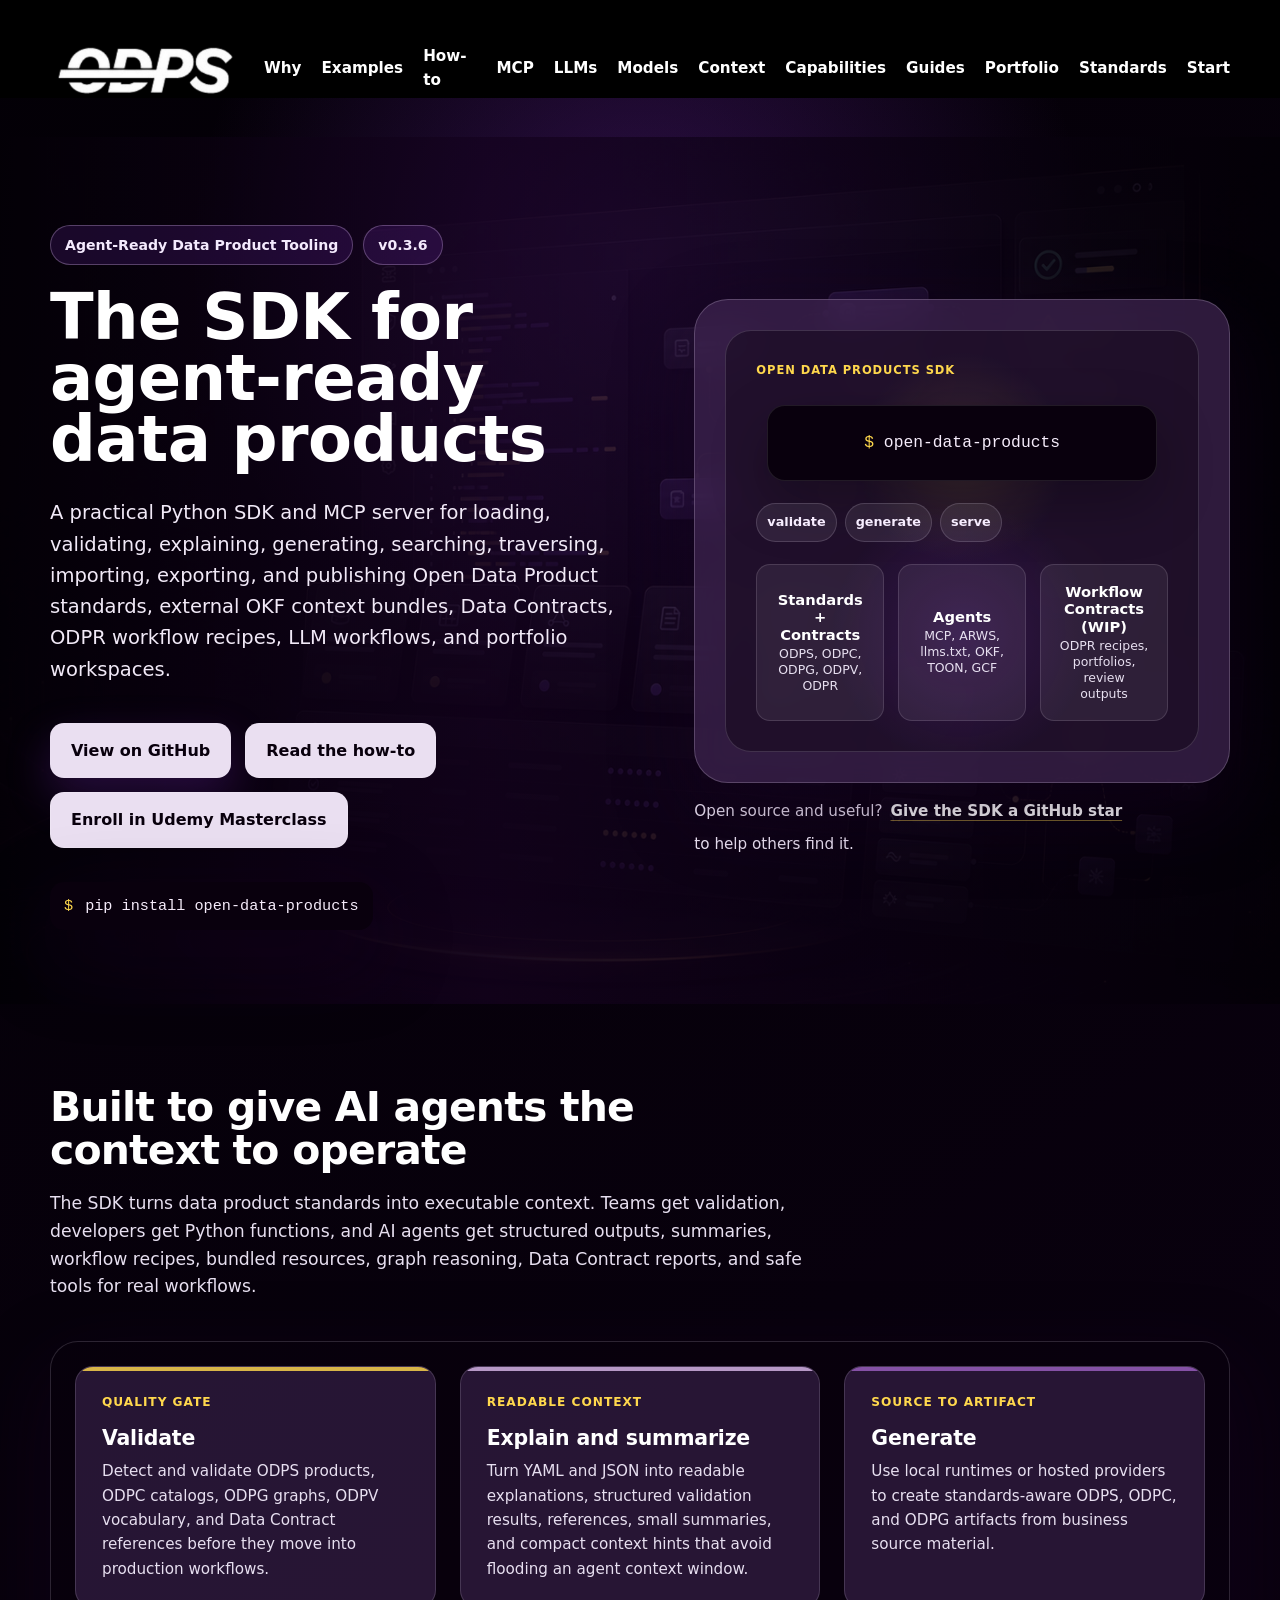
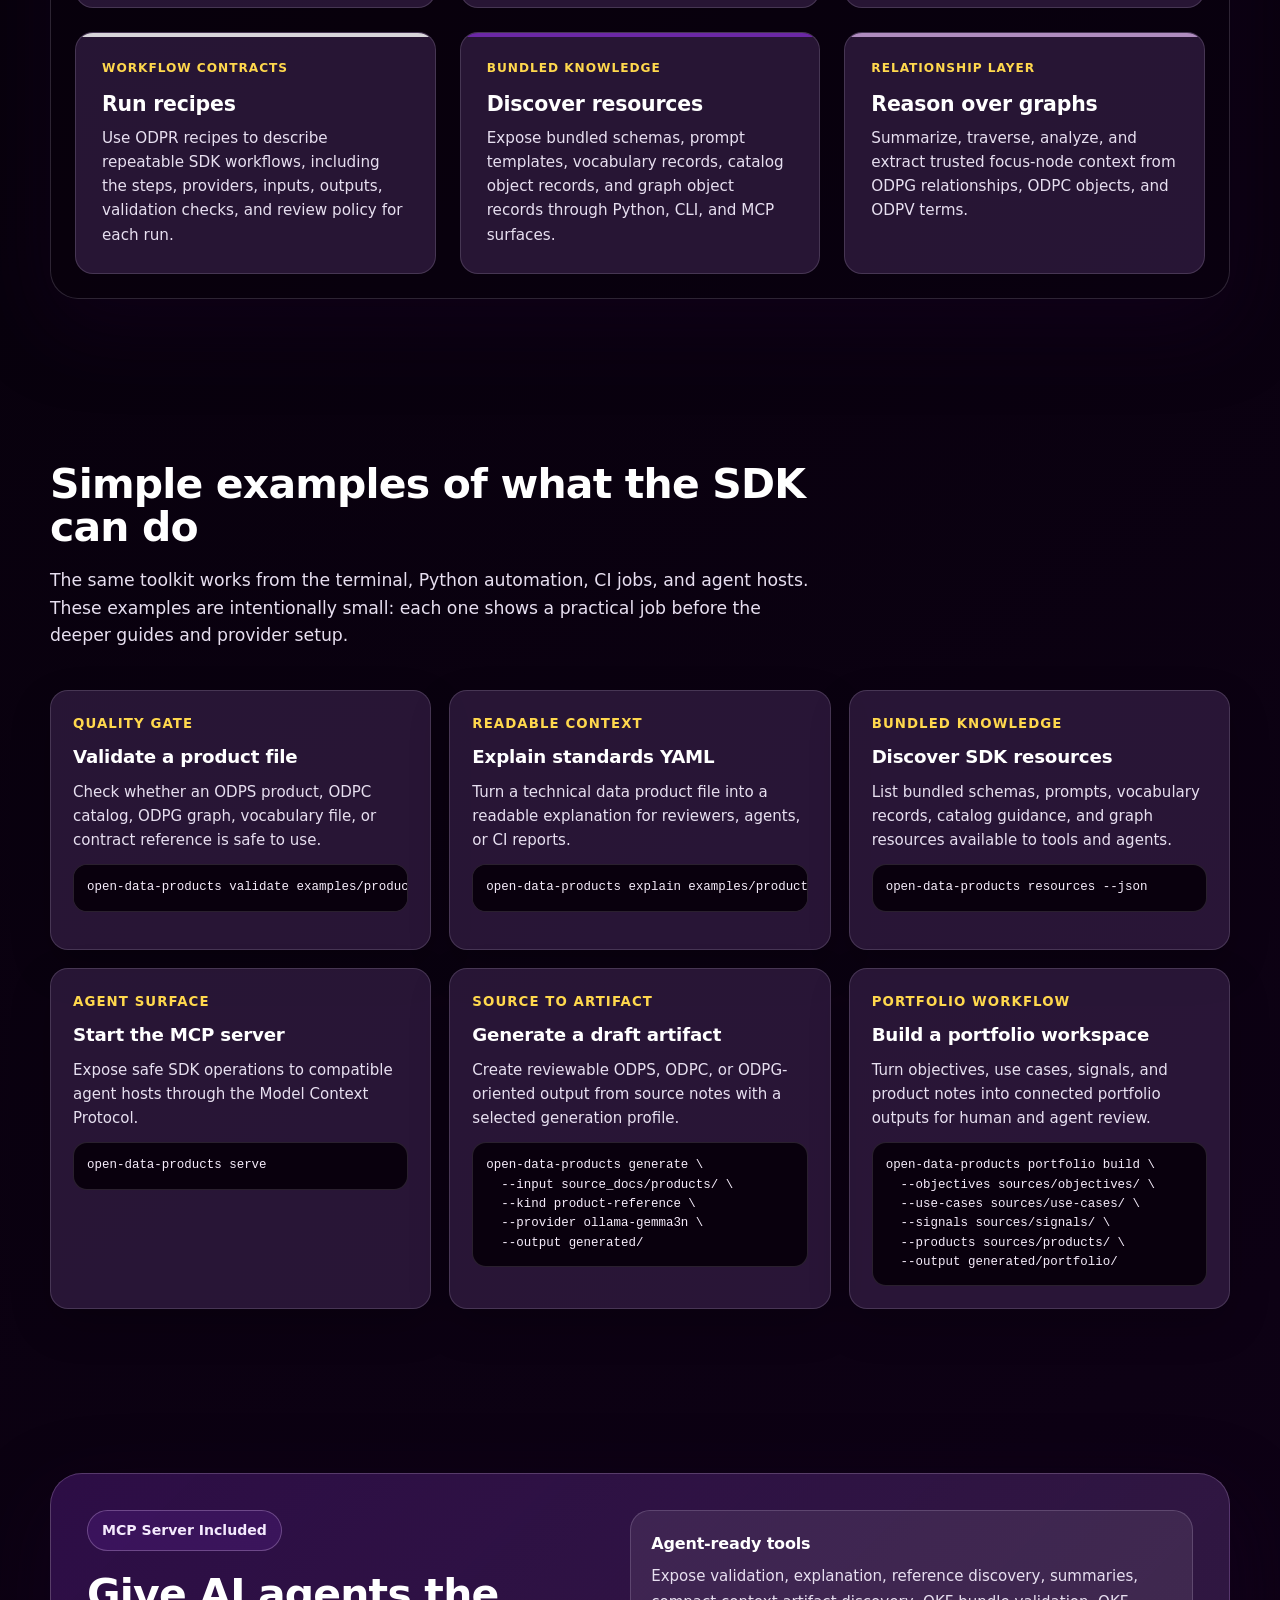
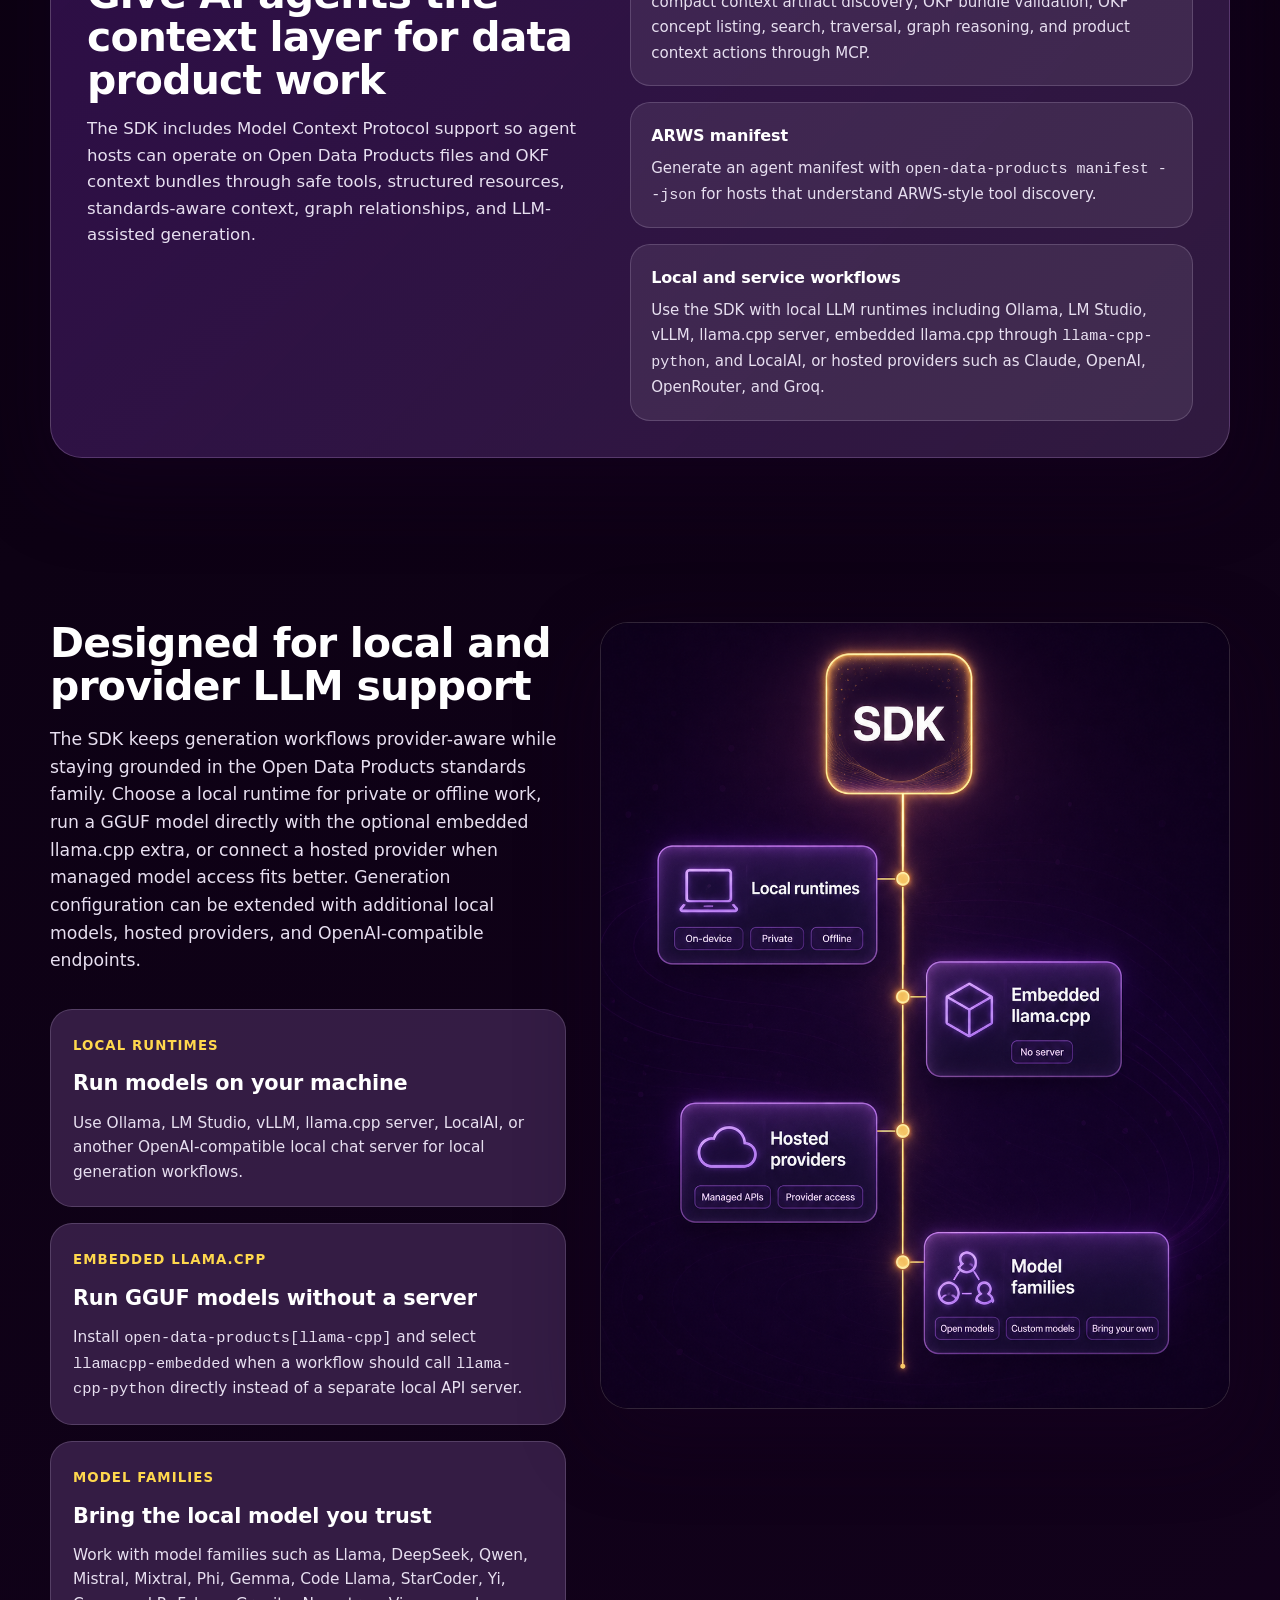
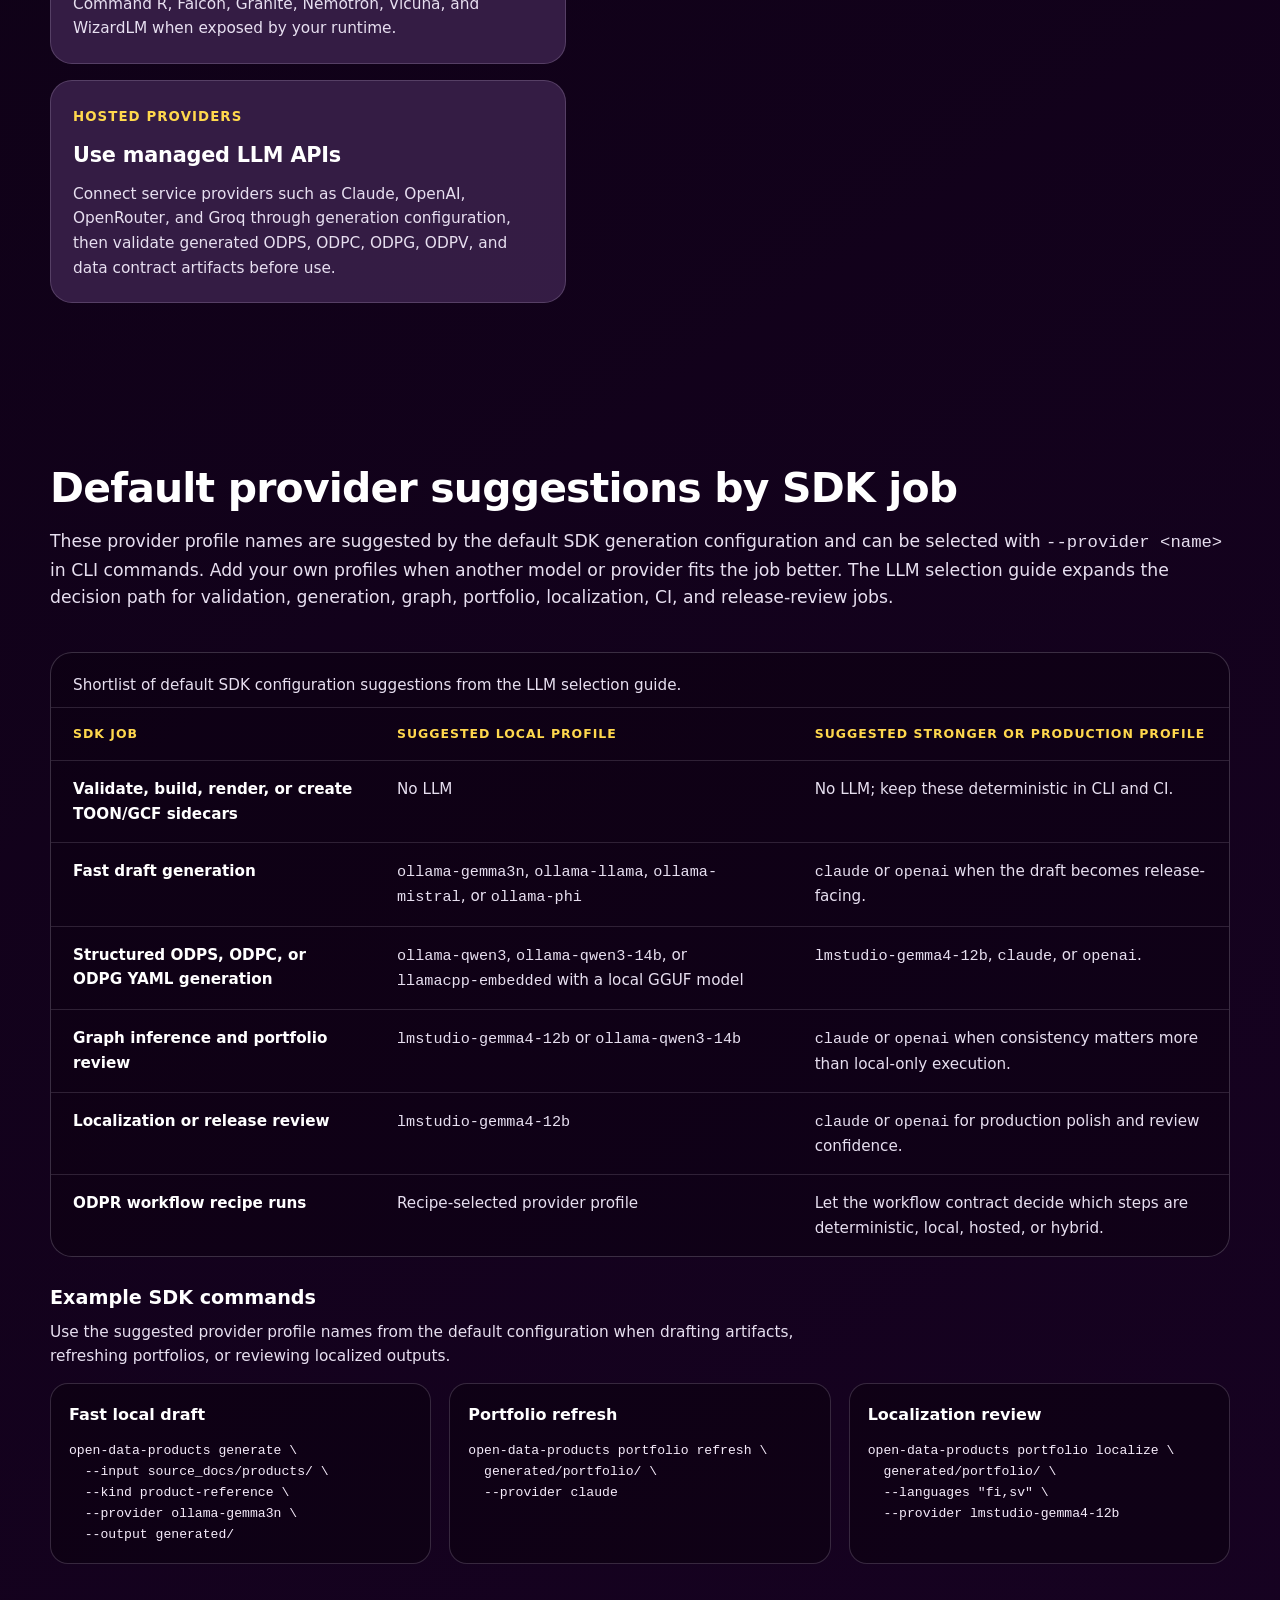
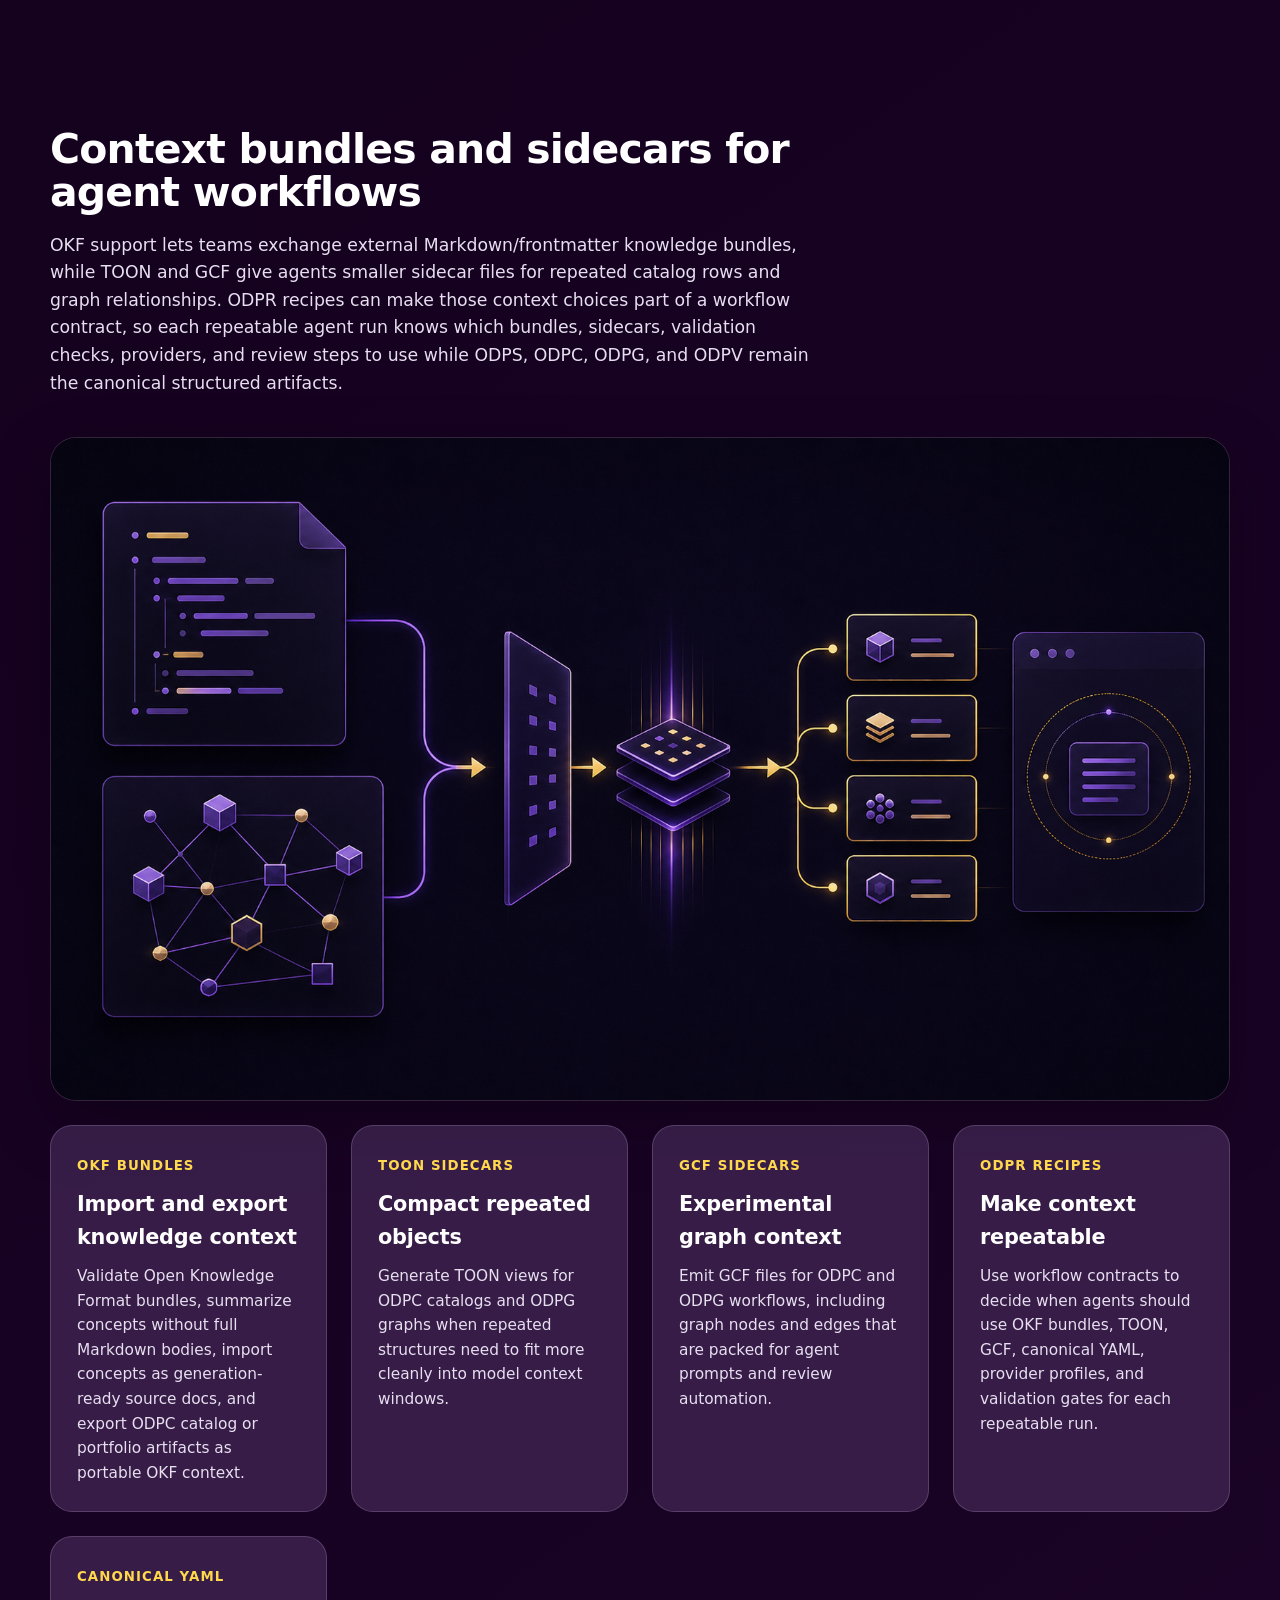
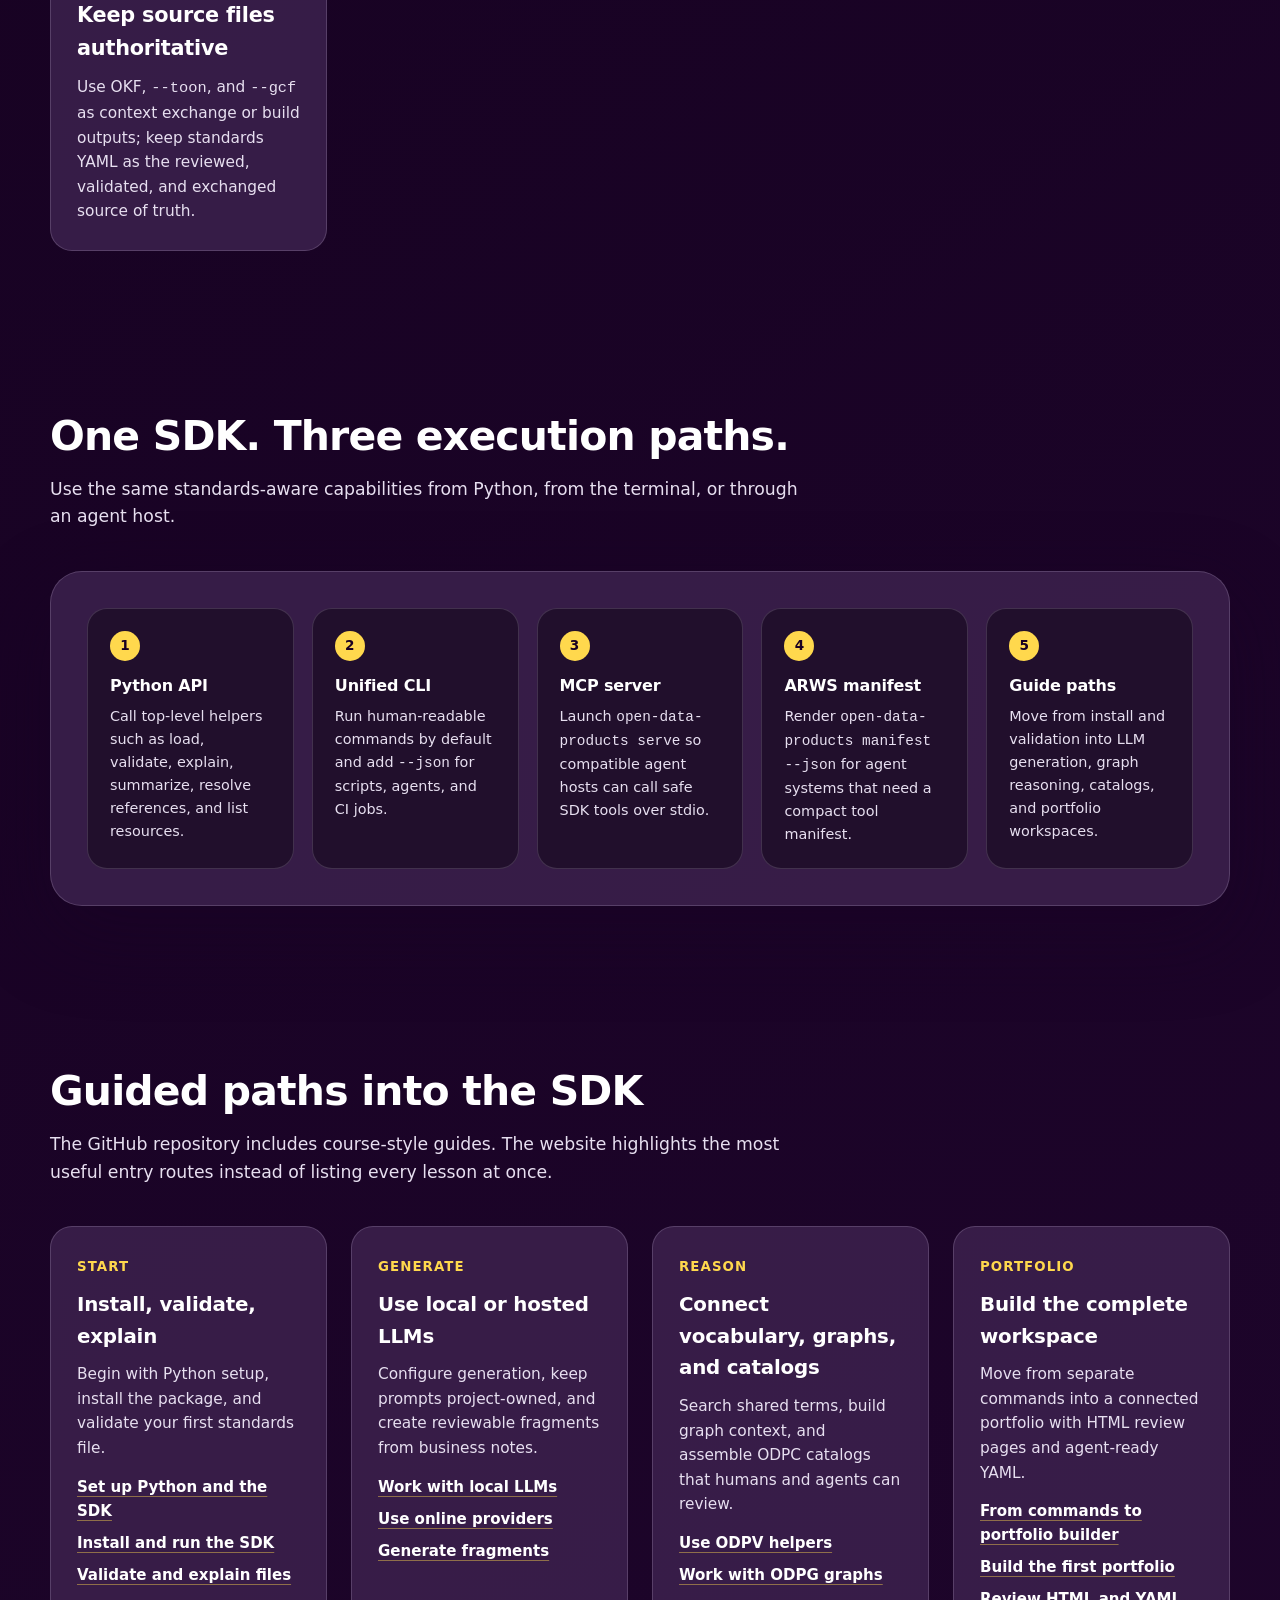
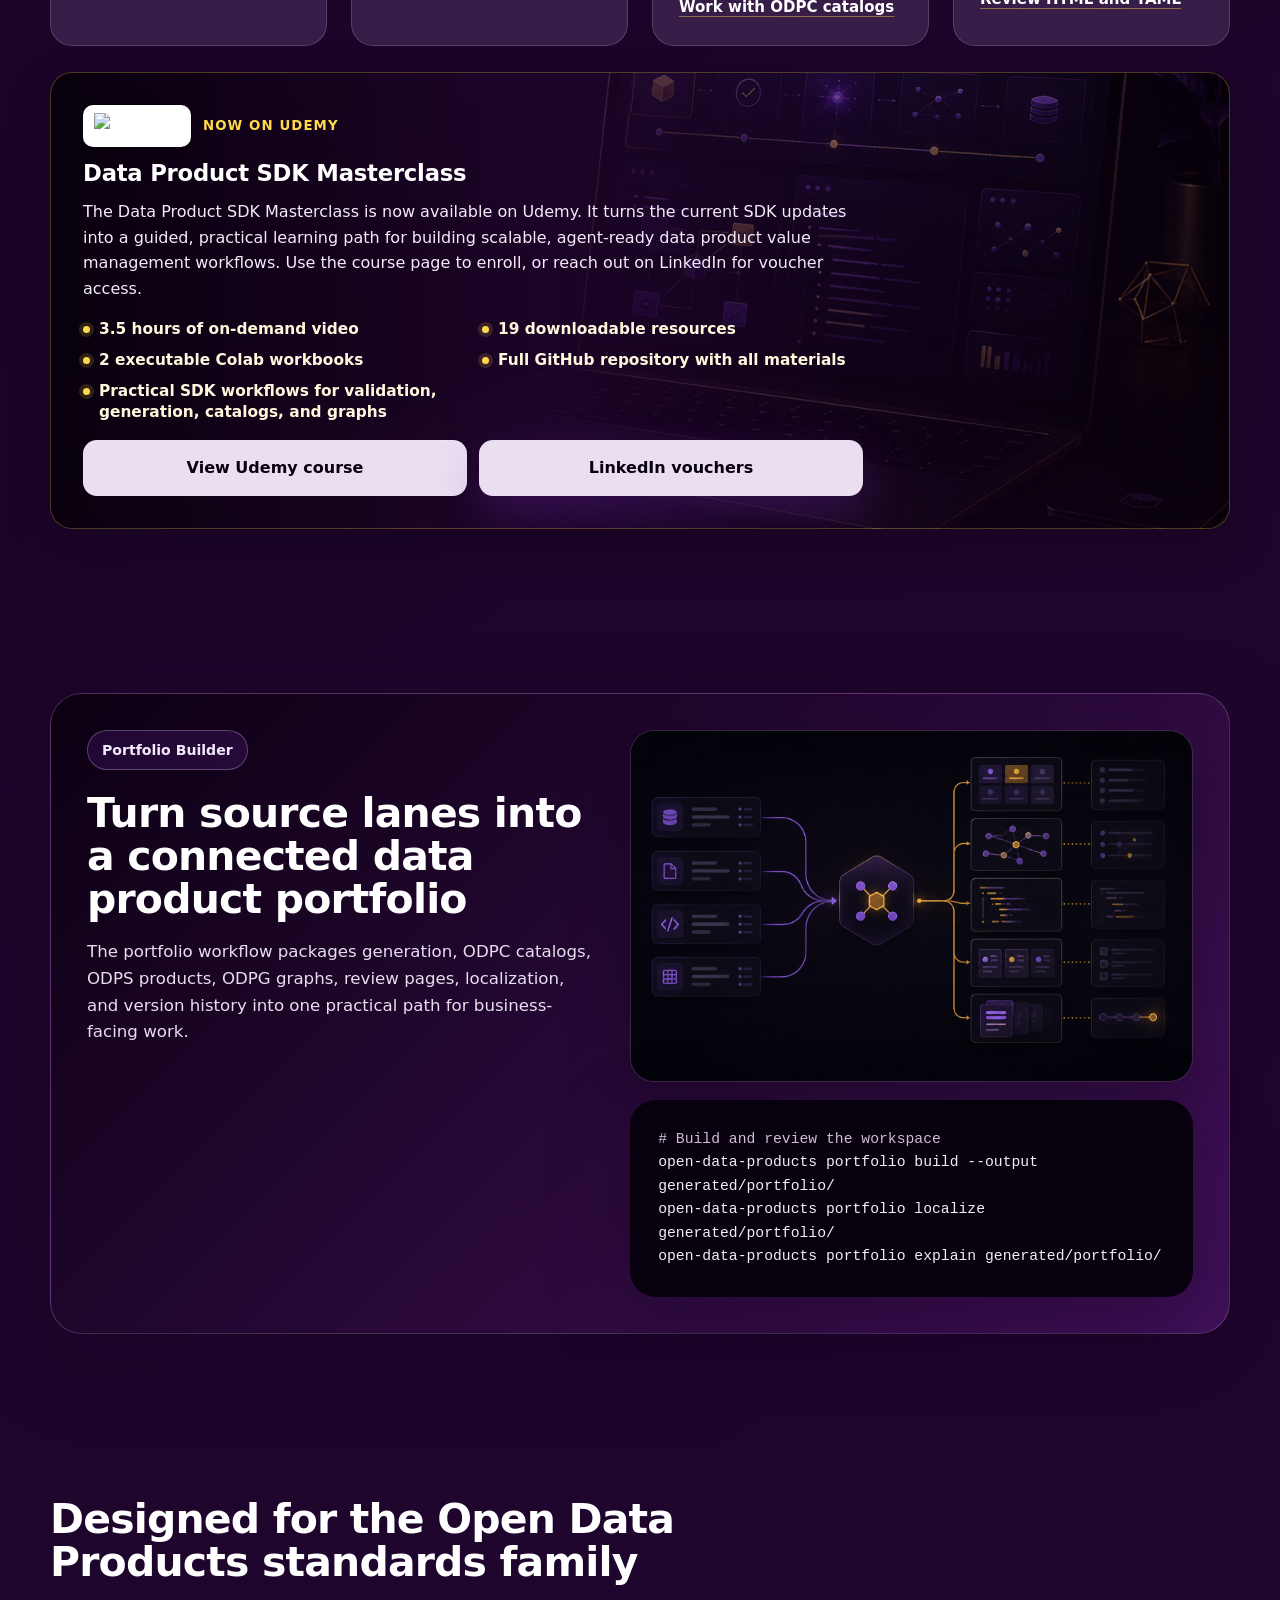
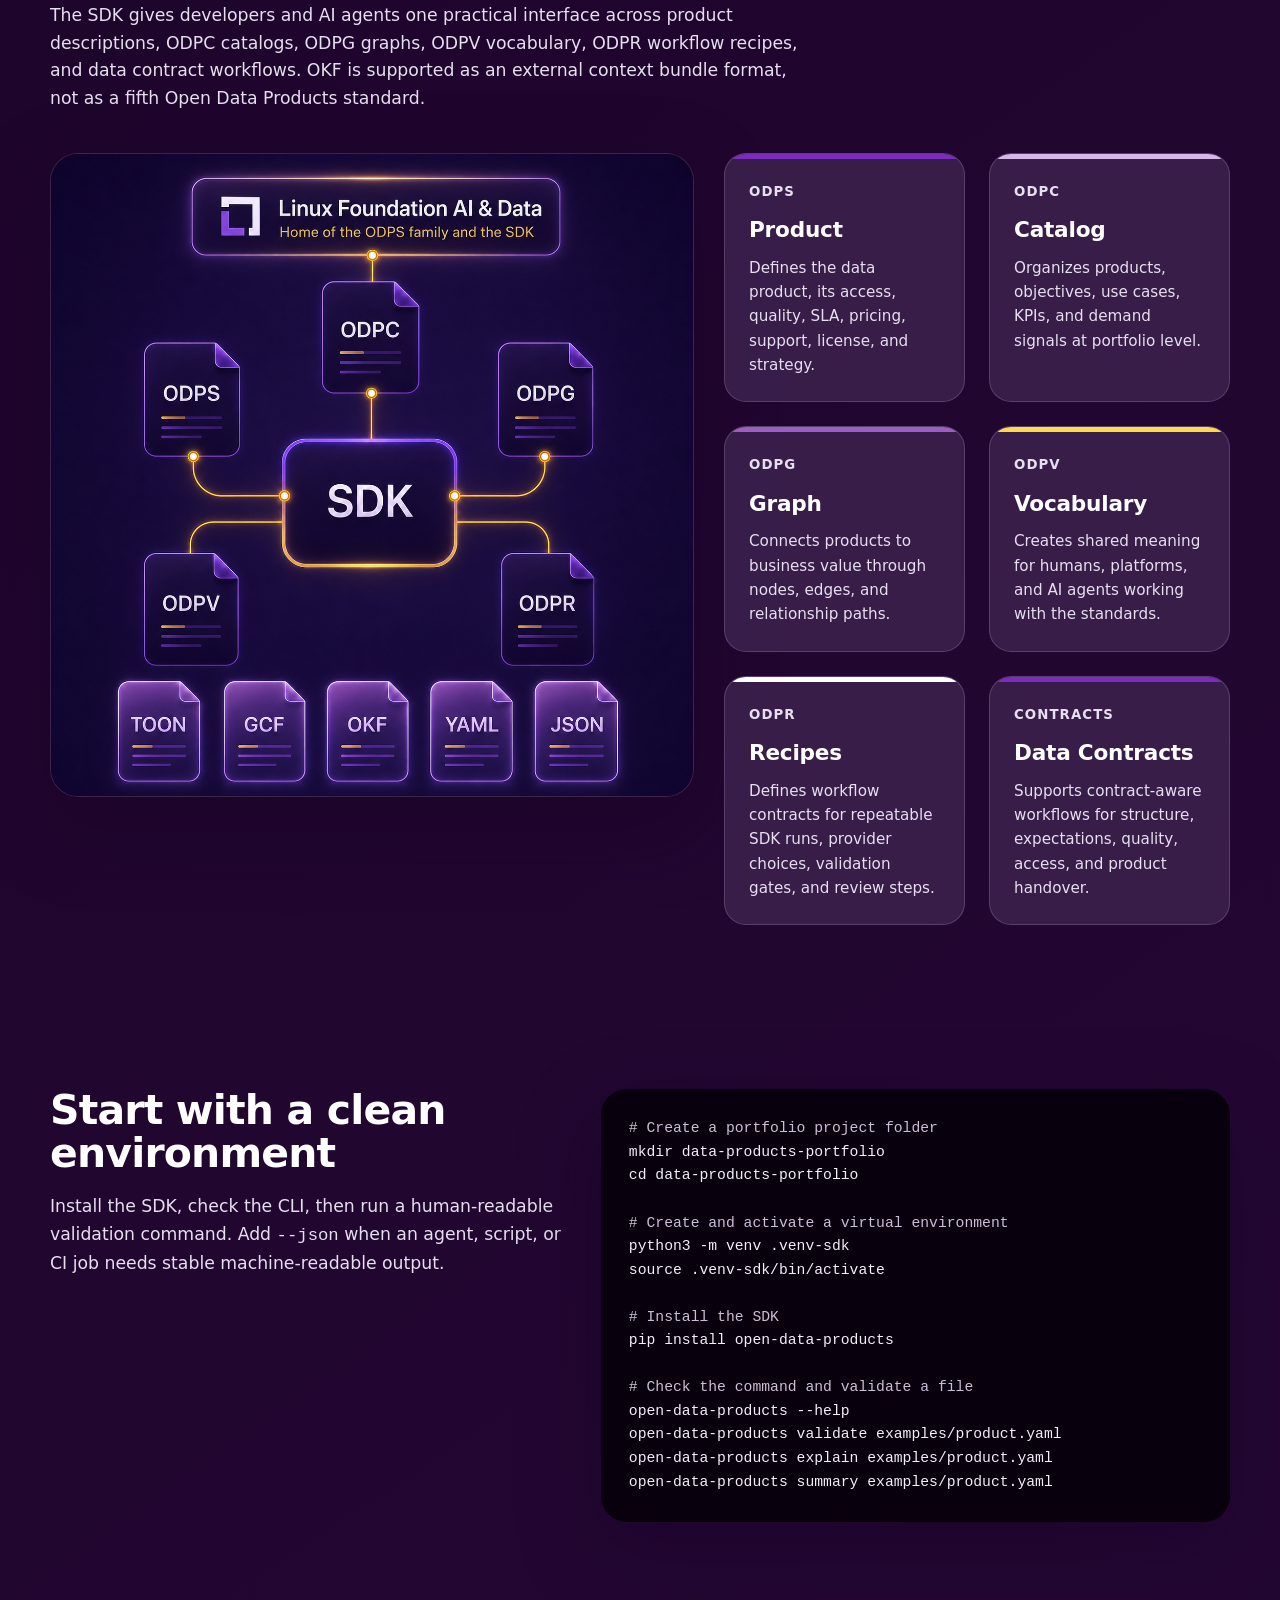
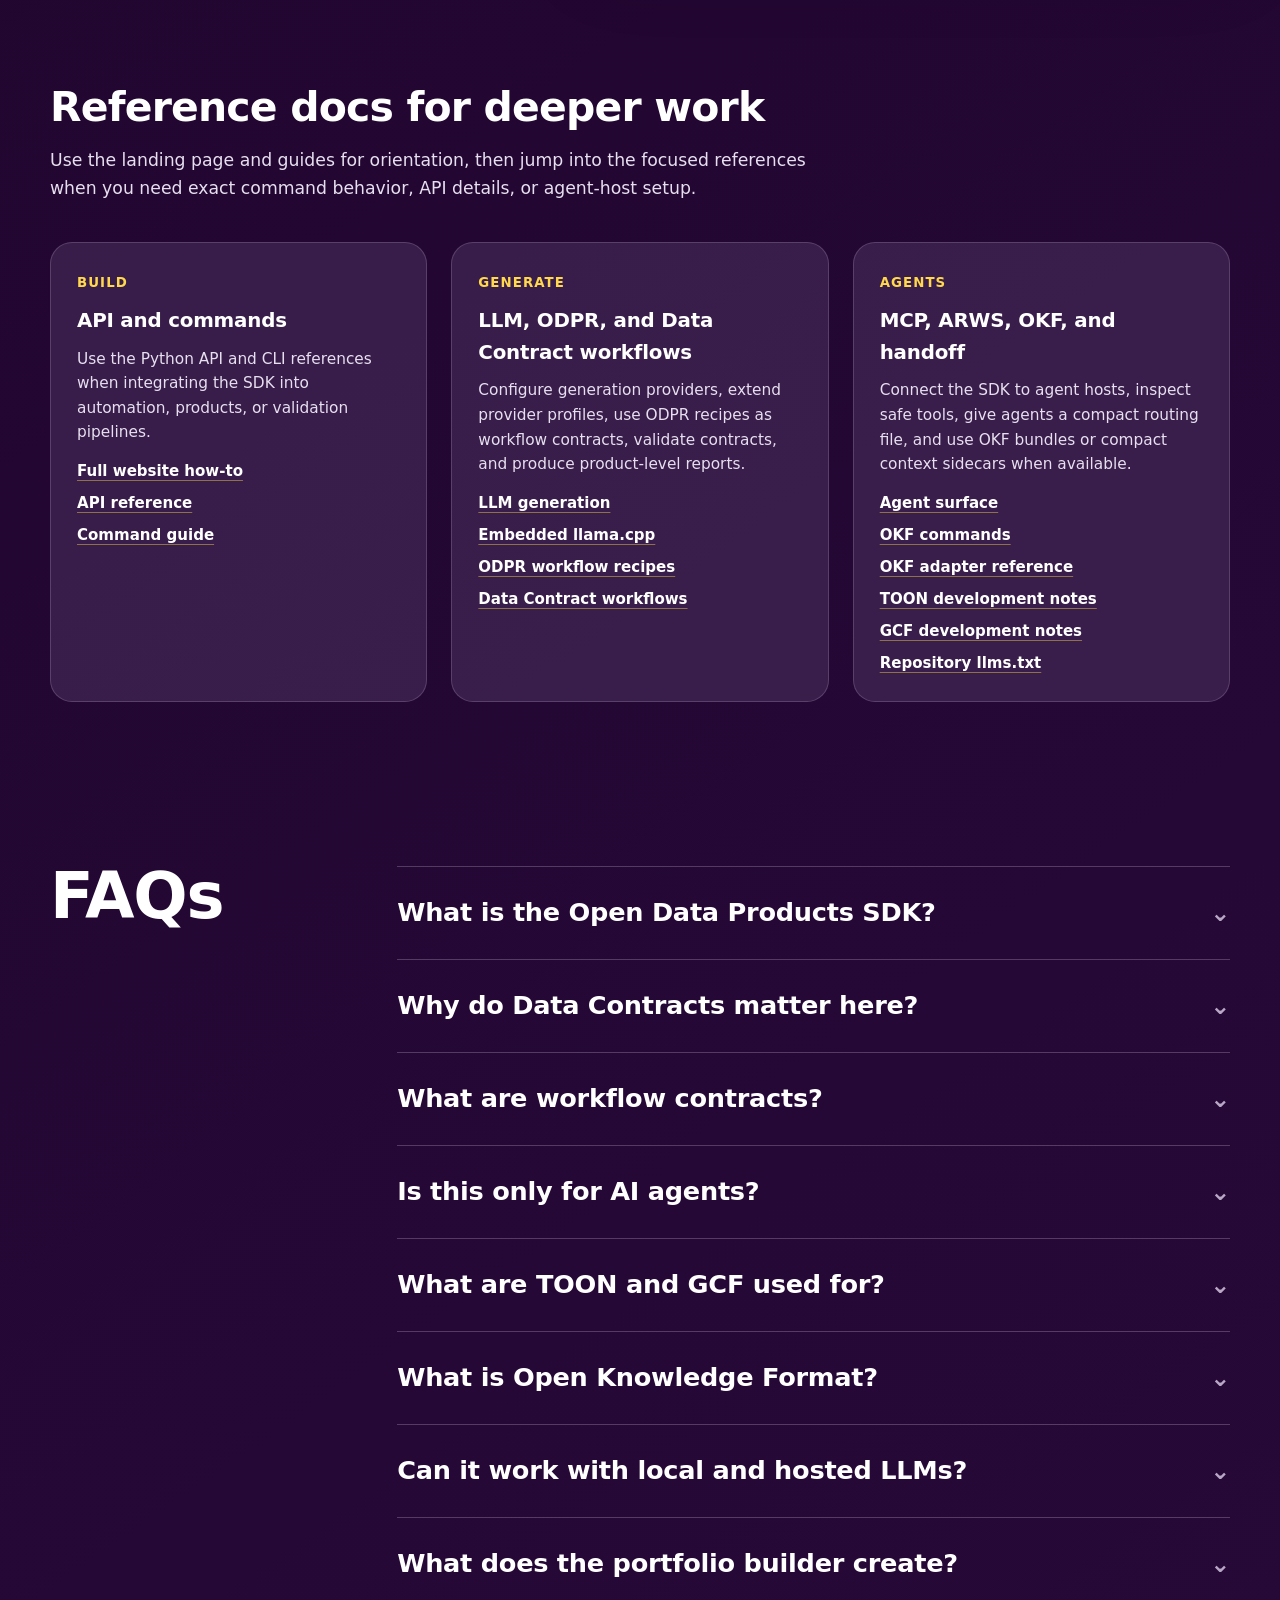
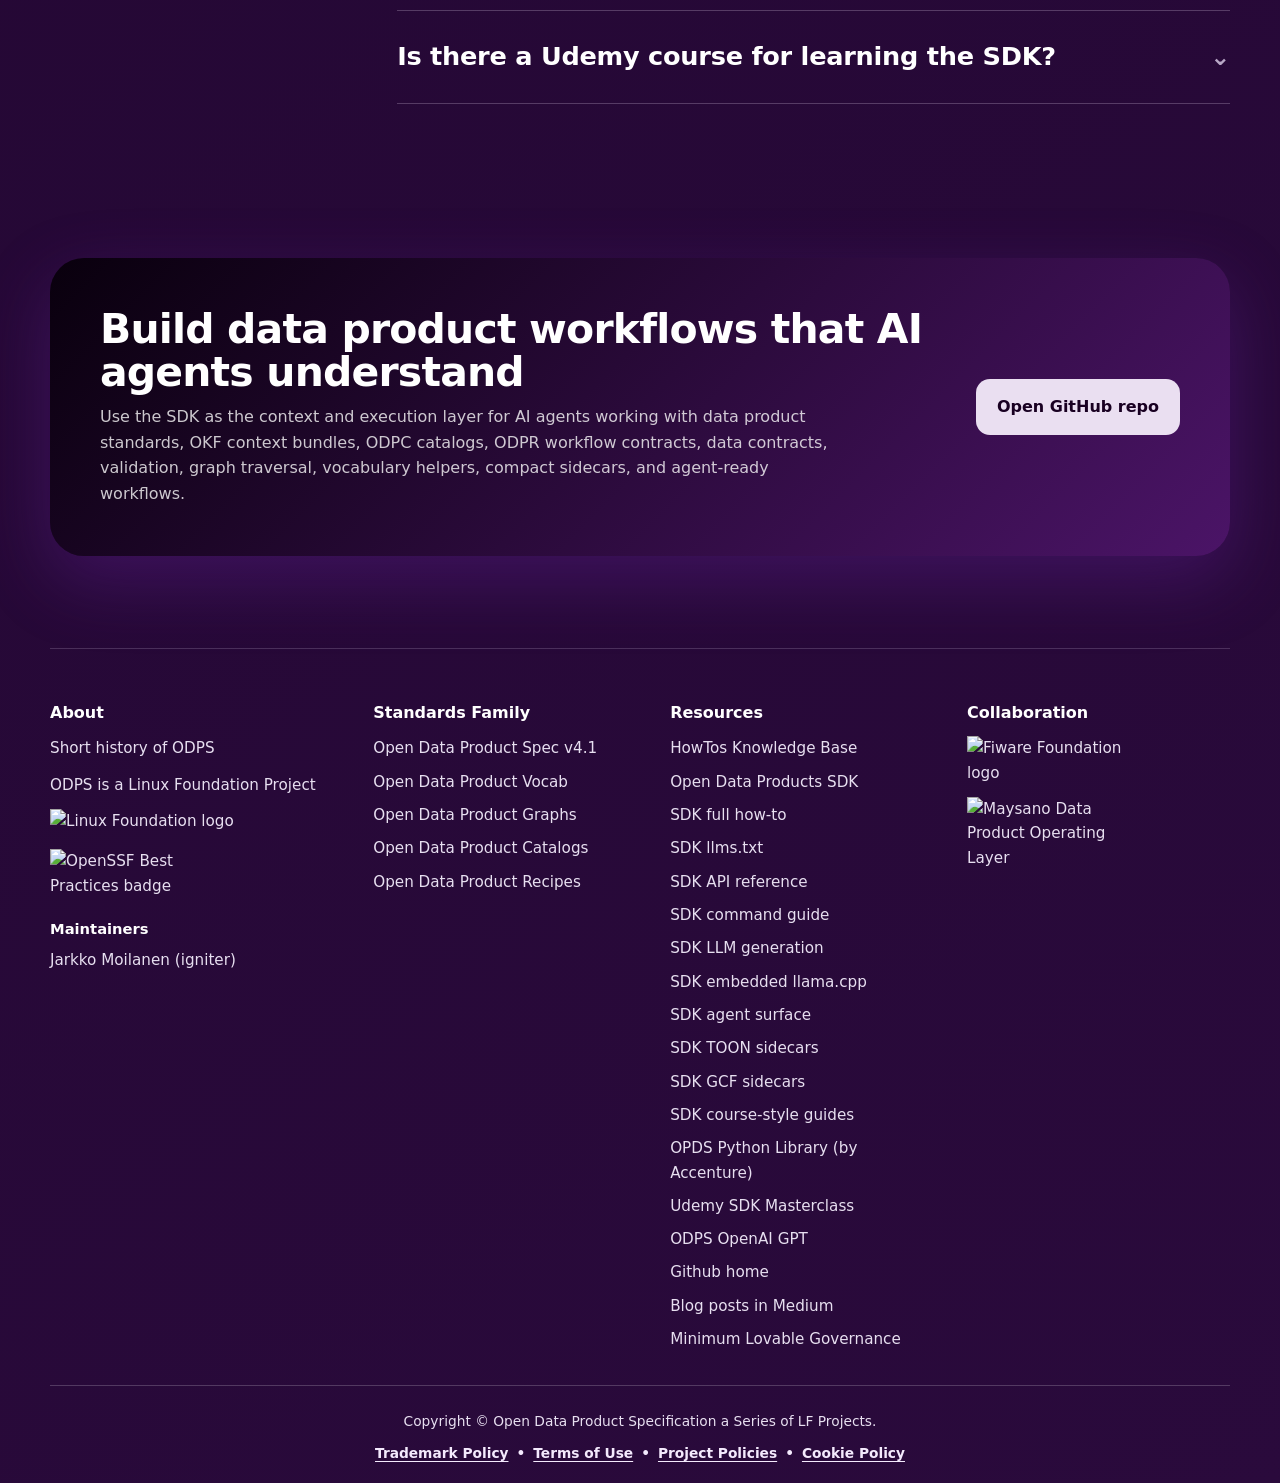
==== commit 3aeeb5f1: "Add SDK how-to documentation pages" ====
--- a/index.html
+++ b/index.html
@@ -560,6 +560,56 @@
       box-shadow: var(--shadow);
     }
 
+    .example-grid {
+      display: grid;
+      grid-template-columns: repeat(3, 1fr);
+      gap: 18px;
+    }
+
+    .example-card {
+      display: grid;
+      align-content: start;
+      gap: 12px;
+      min-height: 260px;
+      padding: 22px;
+      border: 1px solid rgba(236, 222, 246, 0.16);
+      border-radius: 18px;
+      background: rgba(63, 37, 81, 0.58);
+      box-shadow: 0 16px 42px rgba(0, 0, 0, 0.18);
+    }
+
+    .example-card small {
+      color: var(--gold);
+      font-weight: 850;
+      letter-spacing: 0.08em;
+      text-transform: uppercase;
+    }
+
+    .example-card h3 {
+      font-size: 1.14rem;
+      line-height: 1.2;
+      letter-spacing: -0.01em;
+    }
+
+    .example-card p {
+      color: var(--muted);
+      font-size: 0.94rem;
+    }
+
+    .example-card pre {
+      margin-top: auto;
+      padding: 13px;
+      border: 1px solid rgba(236, 222, 246, 0.14);
+      border-radius: 14px;
+      background: #09000d;
+      color: #f6ecfb;
+      font-family: "SFMono-Regular", Consolas, "Liberation Mono", monospace;
+      font-size: 0.78rem;
+      line-height: 1.55;
+      overflow-x: auto;
+      white-space: pre;
+    }
+
     .guide-grid {
       grid-template-columns: repeat(4, 1fr);
     }
@@ -1421,7 +1471,7 @@
       nav { display: none; }
       .hero, .split, .cta, .mcp-panel, .portfolio-panel { grid-template-columns: 1fr; }
       .faq-layout { grid-template-columns: 1fr; gap: 28px; }
-      .cards, .standards, .llm-grid, .context-grid, .capability-grid, .guide-grid, .doc-grid, .model-command-grid { grid-template-columns: repeat(2, 1fr); }
+      .cards, .standards, .llm-grid, .context-grid, .capability-grid, .example-grid, .guide-grid, .doc-grid, .model-command-grid { grid-template-columns: repeat(2, 1fr); }
       .llm-support-layout {
         grid-template-columns: 1fr;
         grid-template-areas:
@@ -1448,7 +1498,7 @@
     }
 
     @media (max-width: 620px) {
-      .cards, .standards, .llm-grid, .context-grid, .steps, .status-grid, .capability-grid, .guide-grid, .doc-grid, .model-command-grid { grid-template-columns: 1fr; }
+      .cards, .standards, .llm-grid, .context-grid, .steps, .status-grid, .capability-grid, .example-grid, .guide-grid, .doc-grid, .model-command-grid { grid-template-columns: 1fr; }
       .standards-layout .standards { grid-template-columns: 1fr; }
       .llm-support-cards .llm-card { padding: 20px; }
       section { padding: 54px 0; }
@@ -1494,6 +1544,8 @@
       </a>
       <nav aria-label="Main navigation">
         <a href="#why">Why</a>
+        <a href="#examples">Examples</a>
+        <a href="docs/">How-to</a>
         <a href="#mcp">MCP</a>
         <a href="#llms">LLMs</a>
         <a href="#model-picks">Models</a>
@@ -1521,6 +1573,7 @@
 
           <div class="actions">
             <a class="btn btn-primary" href="https://github.com/Open-Data-Product-Initiative/odp-agent-sdk">View on GitHub</a>
+            <a class="btn btn-secondary" href="docs/">Read the how-to</a>
             <a class="btn btn-secondary" href="https://www.udemy.com/course/scalable-data-product-value-management-with-agent-ready-sdk/?referralCode=DE23AF7C13D47E90B996" target="_blank" rel="noopener">Enroll in Udemy Masterclass</a>
           </div>
 
@@ -1606,6 +1659,69 @@
           </article>
         </div>
 
+      </section>
+
+      <section id="examples">
+        <div class="section-title">
+          <h2>Simple examples of what the SDK can do</h2>
+          <p>
+            The same toolkit works from the terminal, Python automation, CI jobs, and agent hosts. These examples are
+            intentionally small: each one shows a practical job before the deeper guides and provider setup.
+          </p>
+        </div>
+
+        <div class="example-grid" aria-label="Simple SDK usage examples">
+          <article class="example-card">
+            <small>Quality gate</small>
+            <h3>Validate a product file</h3>
+            <p>Check whether an ODPS product, ODPC catalog, ODPG graph, vocabulary file, or contract reference is safe to use.</p>
+<pre>open-data-products validate examples/product.yaml</pre>
+          </article>
+
+          <article class="example-card">
+            <small>Readable context</small>
+            <h3>Explain standards YAML</h3>
+            <p>Turn a technical data product file into a readable explanation for reviewers, agents, or CI reports.</p>
+<pre>open-data-products explain examples/product.yaml --json</pre>
+          </article>
+
+          <article class="example-card">
+            <small>Bundled knowledge</small>
+            <h3>Discover SDK resources</h3>
+            <p>List bundled schemas, prompts, vocabulary records, catalog guidance, and graph resources available to tools and agents.</p>
+<pre>open-data-products resources --json</pre>
+          </article>
+
+          <article class="example-card">
+            <small>Agent surface</small>
+            <h3>Start the MCP server</h3>
+            <p>Expose safe SDK operations to compatible agent hosts through the Model Context Protocol.</p>
+<pre>open-data-products serve</pre>
+          </article>
+
+          <article class="example-card">
+            <small>Source to artifact</small>
+            <h3>Generate a draft artifact</h3>
+            <p>Create reviewable ODPS, ODPC, or ODPG-oriented output from source notes with a selected generation profile.</p>
+<pre>open-data-products generate \
+  --input source_docs/products/ \
+  --kind product-reference \
+  --provider ollama-gemma3n \
+  --output generated/</pre>
+          </article>
+
+          <article class="example-card">
+            <small>Portfolio workflow</small>
+            <h3>Build a portfolio workspace</h3>
+            <p>Turn objectives, use cases, signals, and product notes into connected portfolio outputs for human and agent review.</p>
+<pre>open-data-products portfolio build \
+  --objectives sources/objectives/ \
+  --use-cases sources/use-cases/ \
+  --signals sources/signals/ \
+  --products sources/products/ \
+  --output generated/portfolio/</pre>
+          </article>
+        </div>
       </section>
 
       <section id="mcp">
@@ -2032,6 +2148,7 @@
             <h3>API and commands</h3>
             <p>Use the Python API and CLI references when integrating the SDK into automation, products, or validation pipelines.</p>
             <ul>
+              <li><a href="docs/">Full website how-to</a></li>
               <li><a href="https://github.com/Open-Data-Product-Initiative/odp-agent-sdk/blob/main/docs/user/API.md">API reference</a></li>
               <li><a href="https://github.com/Open-Data-Product-Initiative/odp-agent-sdk/blob/main/docs/user/commands.md">Command guide</a></li>
             </ul>
@@ -2181,6 +2298,7 @@
           <ul>
             <li><a href="https://opendataproducts.org/howto/" target="_blank" rel="noopener">HowTos Knowledge Base</a></li>
             <li><a href="https://opendataproducts.org/sdk/" target="_blank" rel="noopener">Open Data Products SDK</a></li>
+            <li><a href="https://opendataproducts.org/sdk/docs/" target="_blank" rel="noopener">SDK full how-to</a></li>
             <li><a href="https://opendataproducts.org/sdk/llms.txt" target="_blank" rel="noopener">SDK llms.txt</a></li>
             <li><a href="https://github.com/Open-Data-Product-Initiative/odp-agent-sdk/blob/main/docs/user/API.md" target="_blank" rel="noopener">SDK API reference</a></li>
             <li><a href="https://github.com/Open-Data-Product-Initiative/odp-agent-sdk/blob/main/docs/user/commands.md" target="_blank" rel="noopener">SDK command guide</a></li>
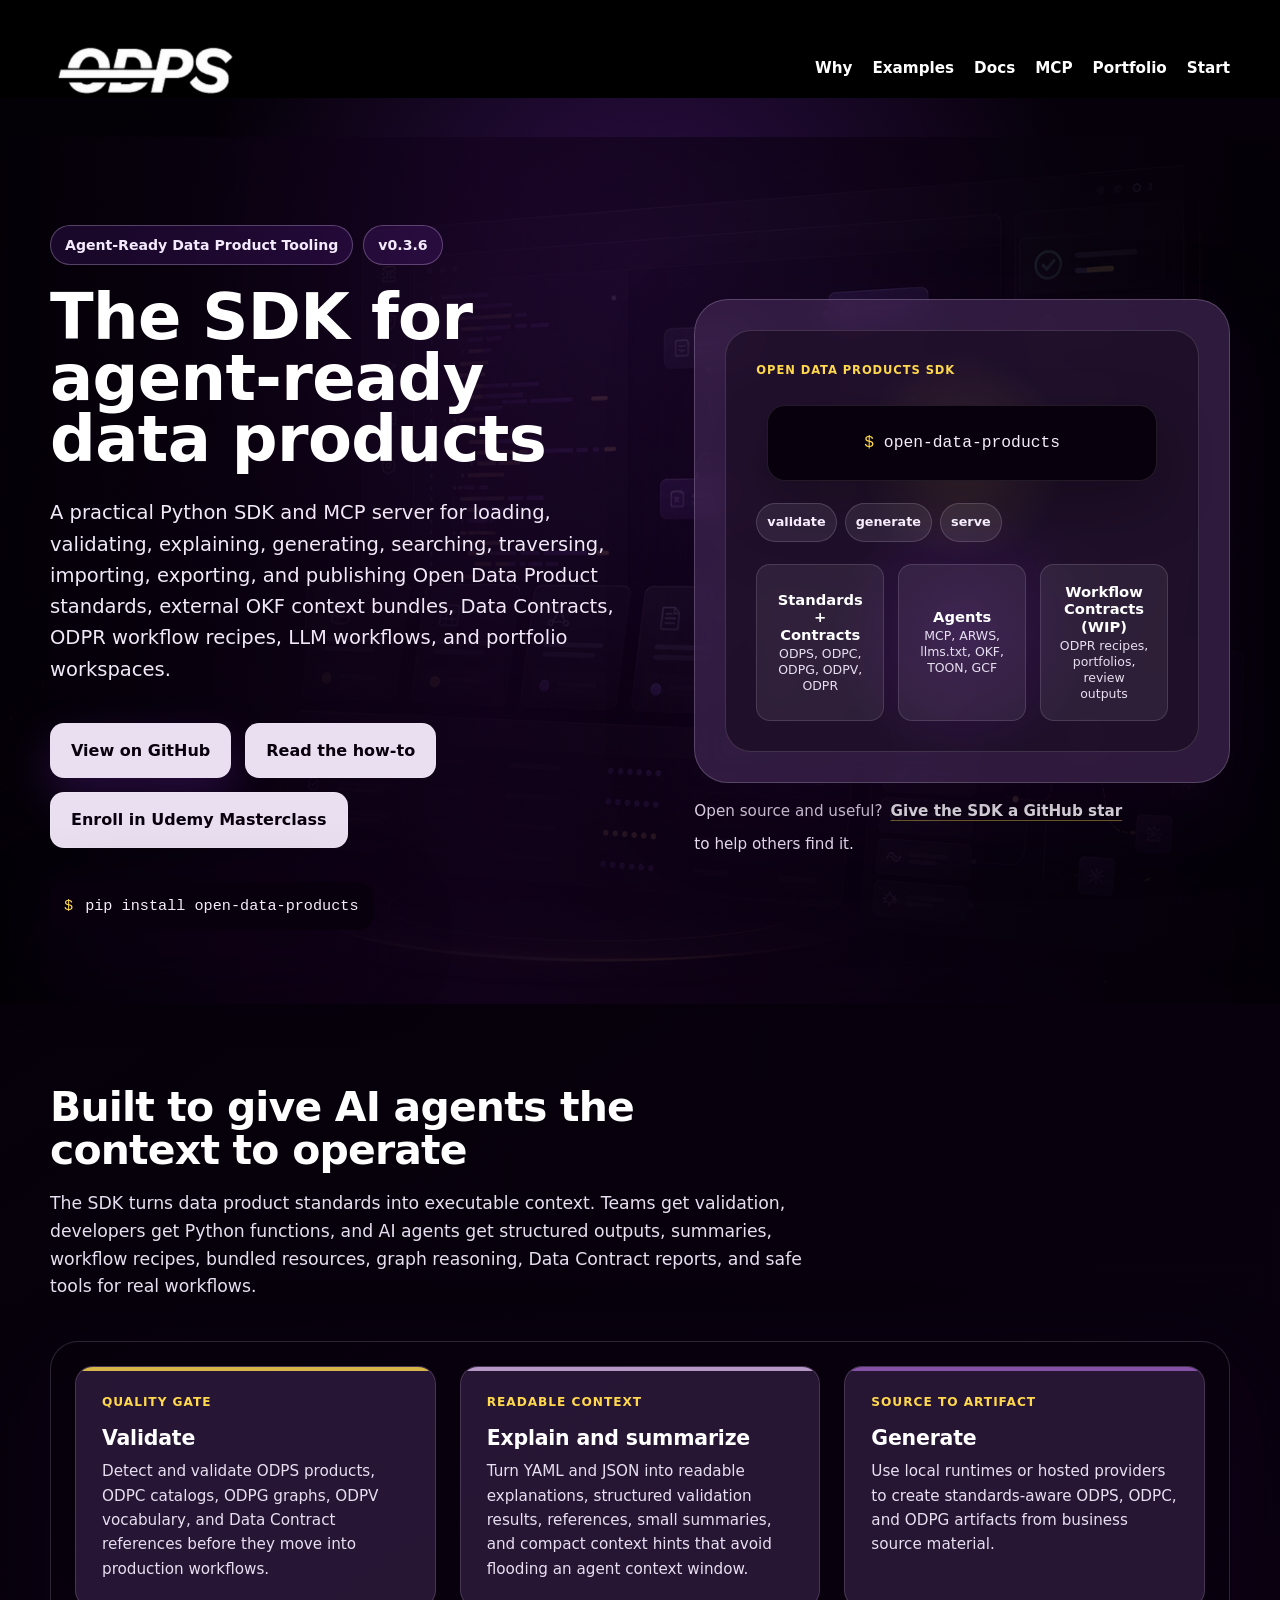
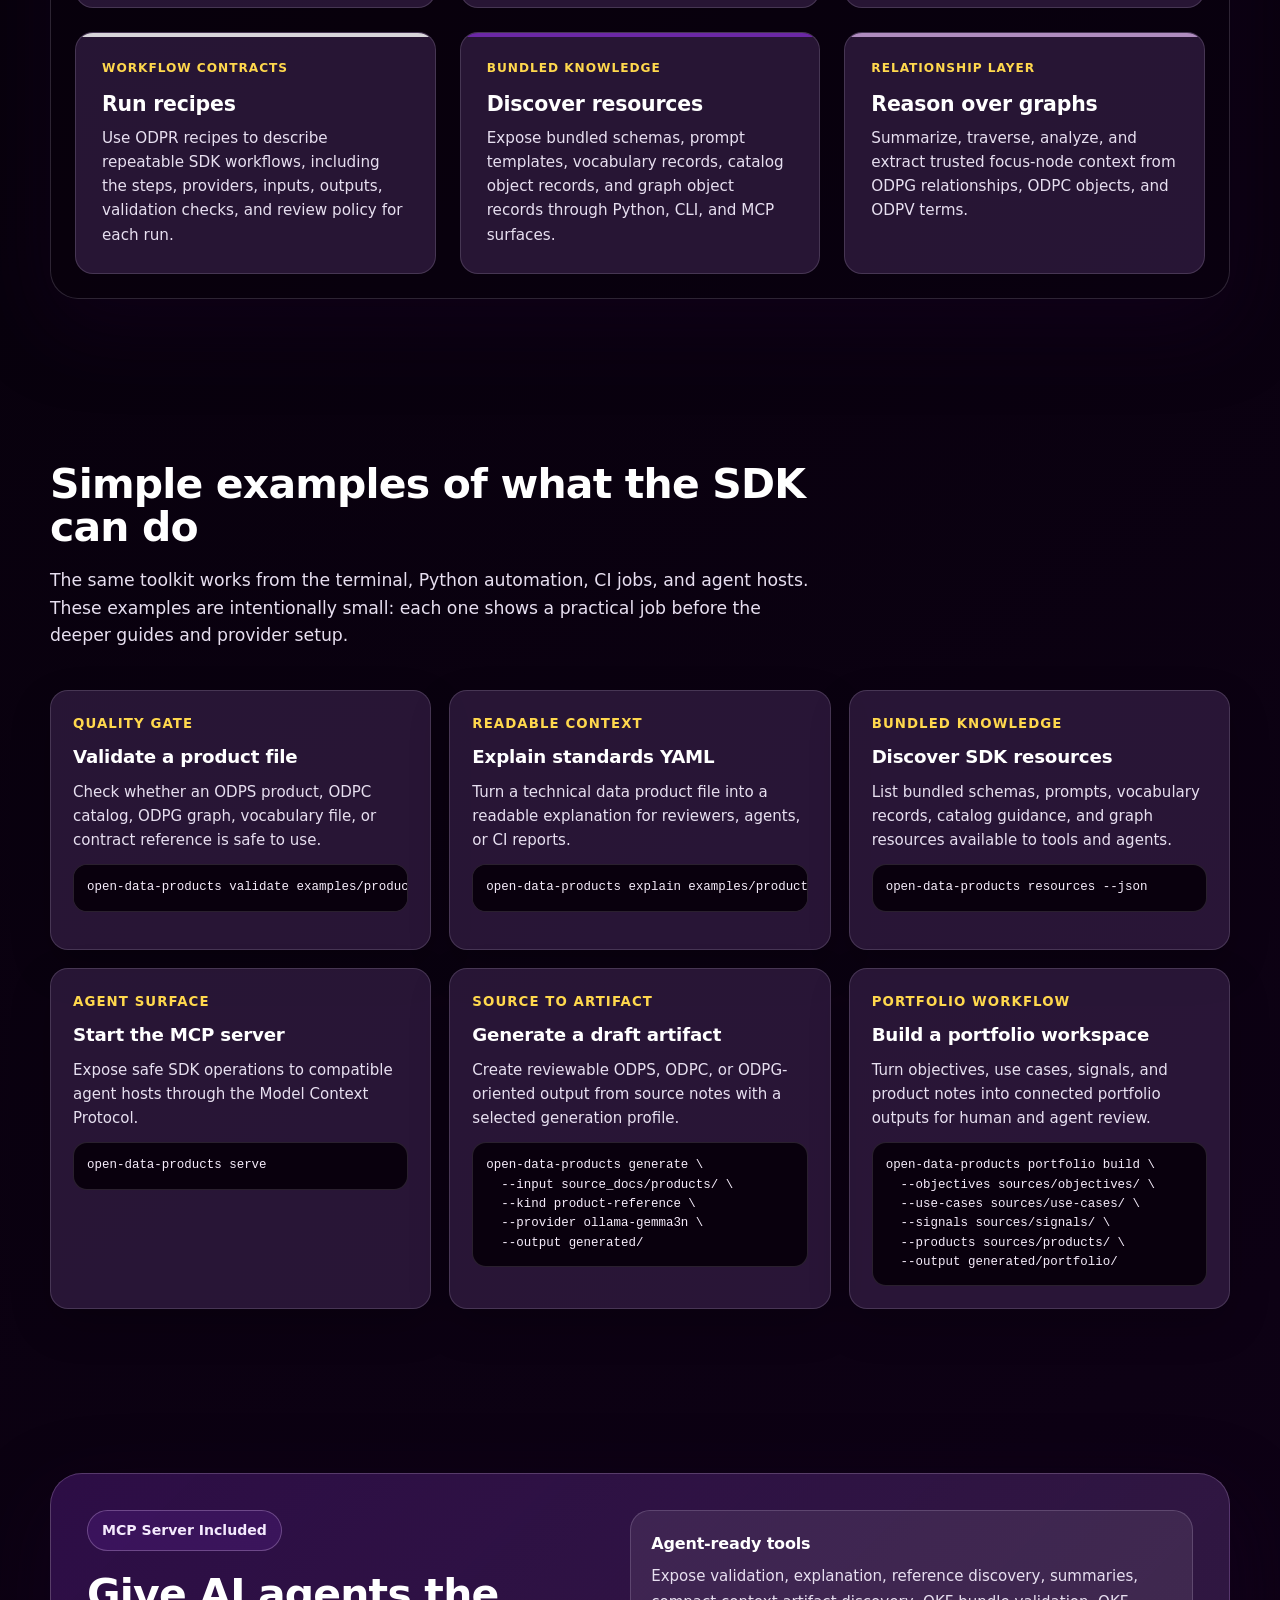
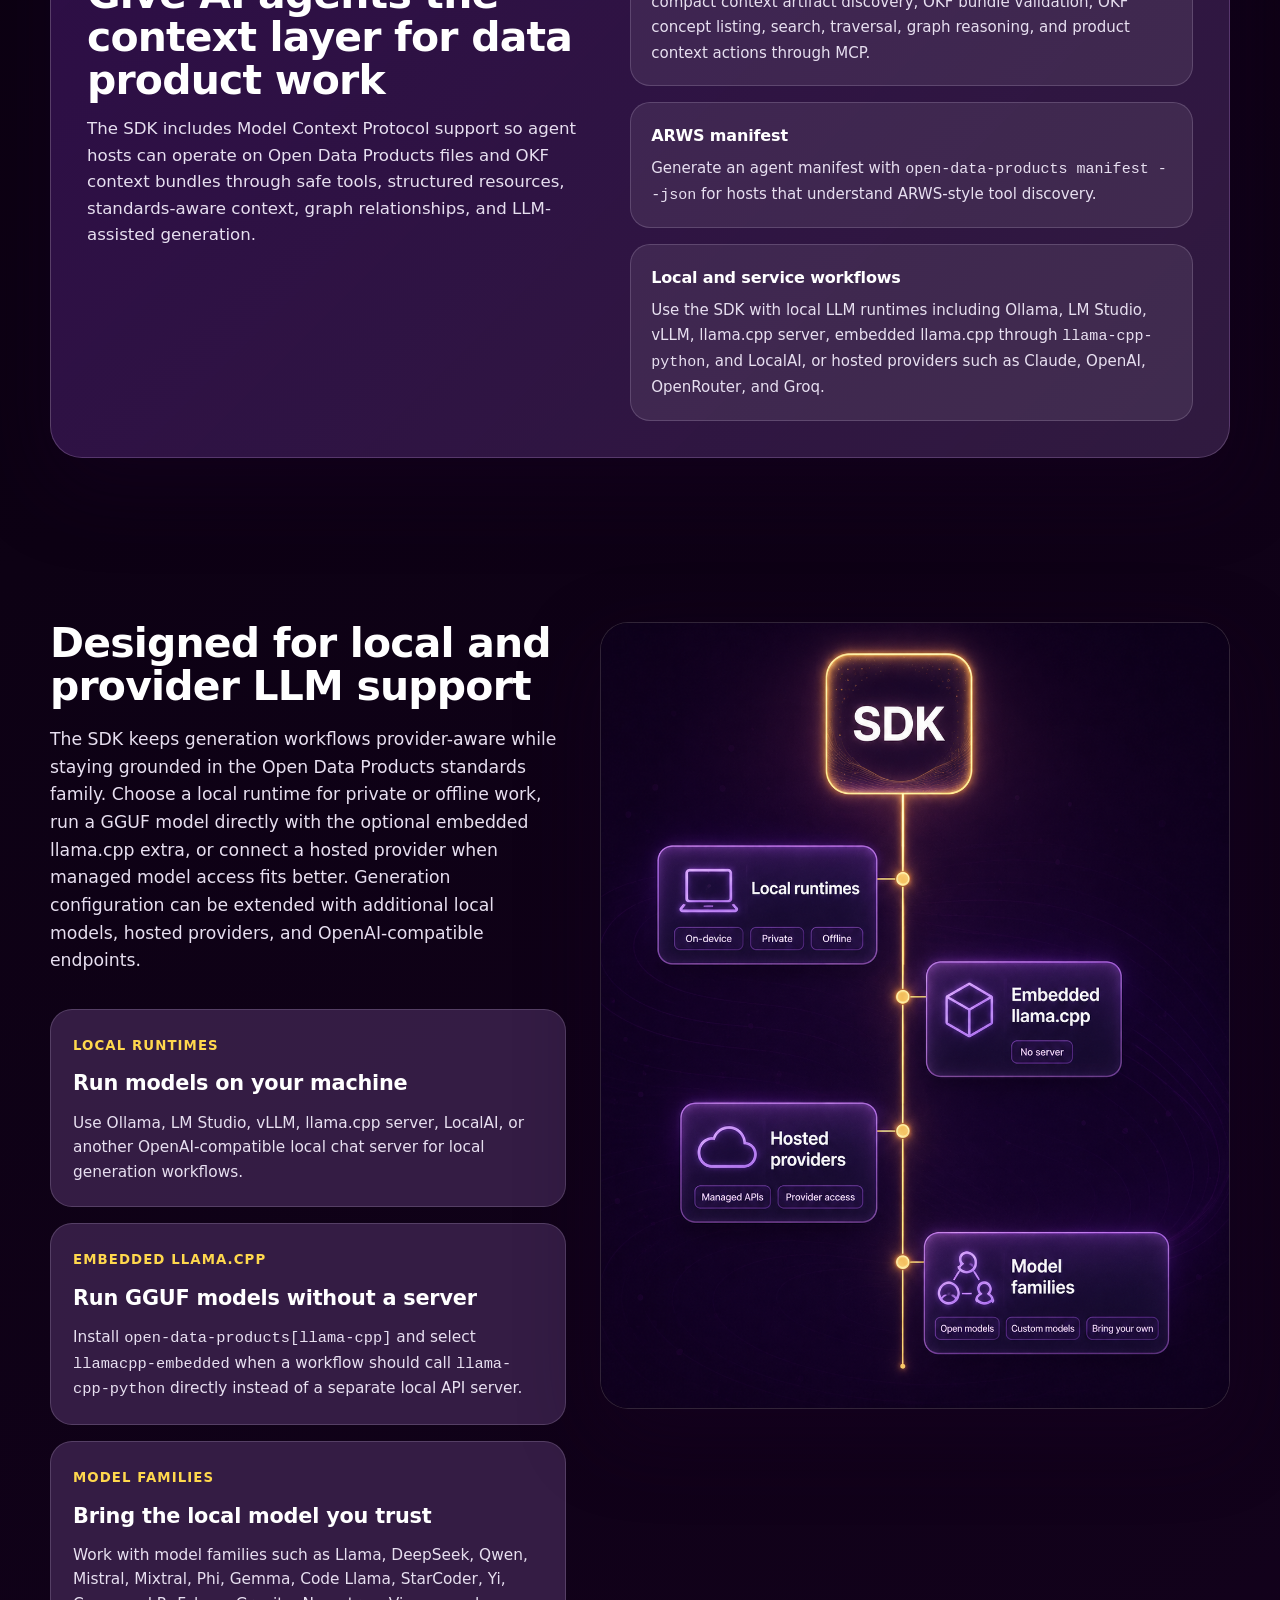
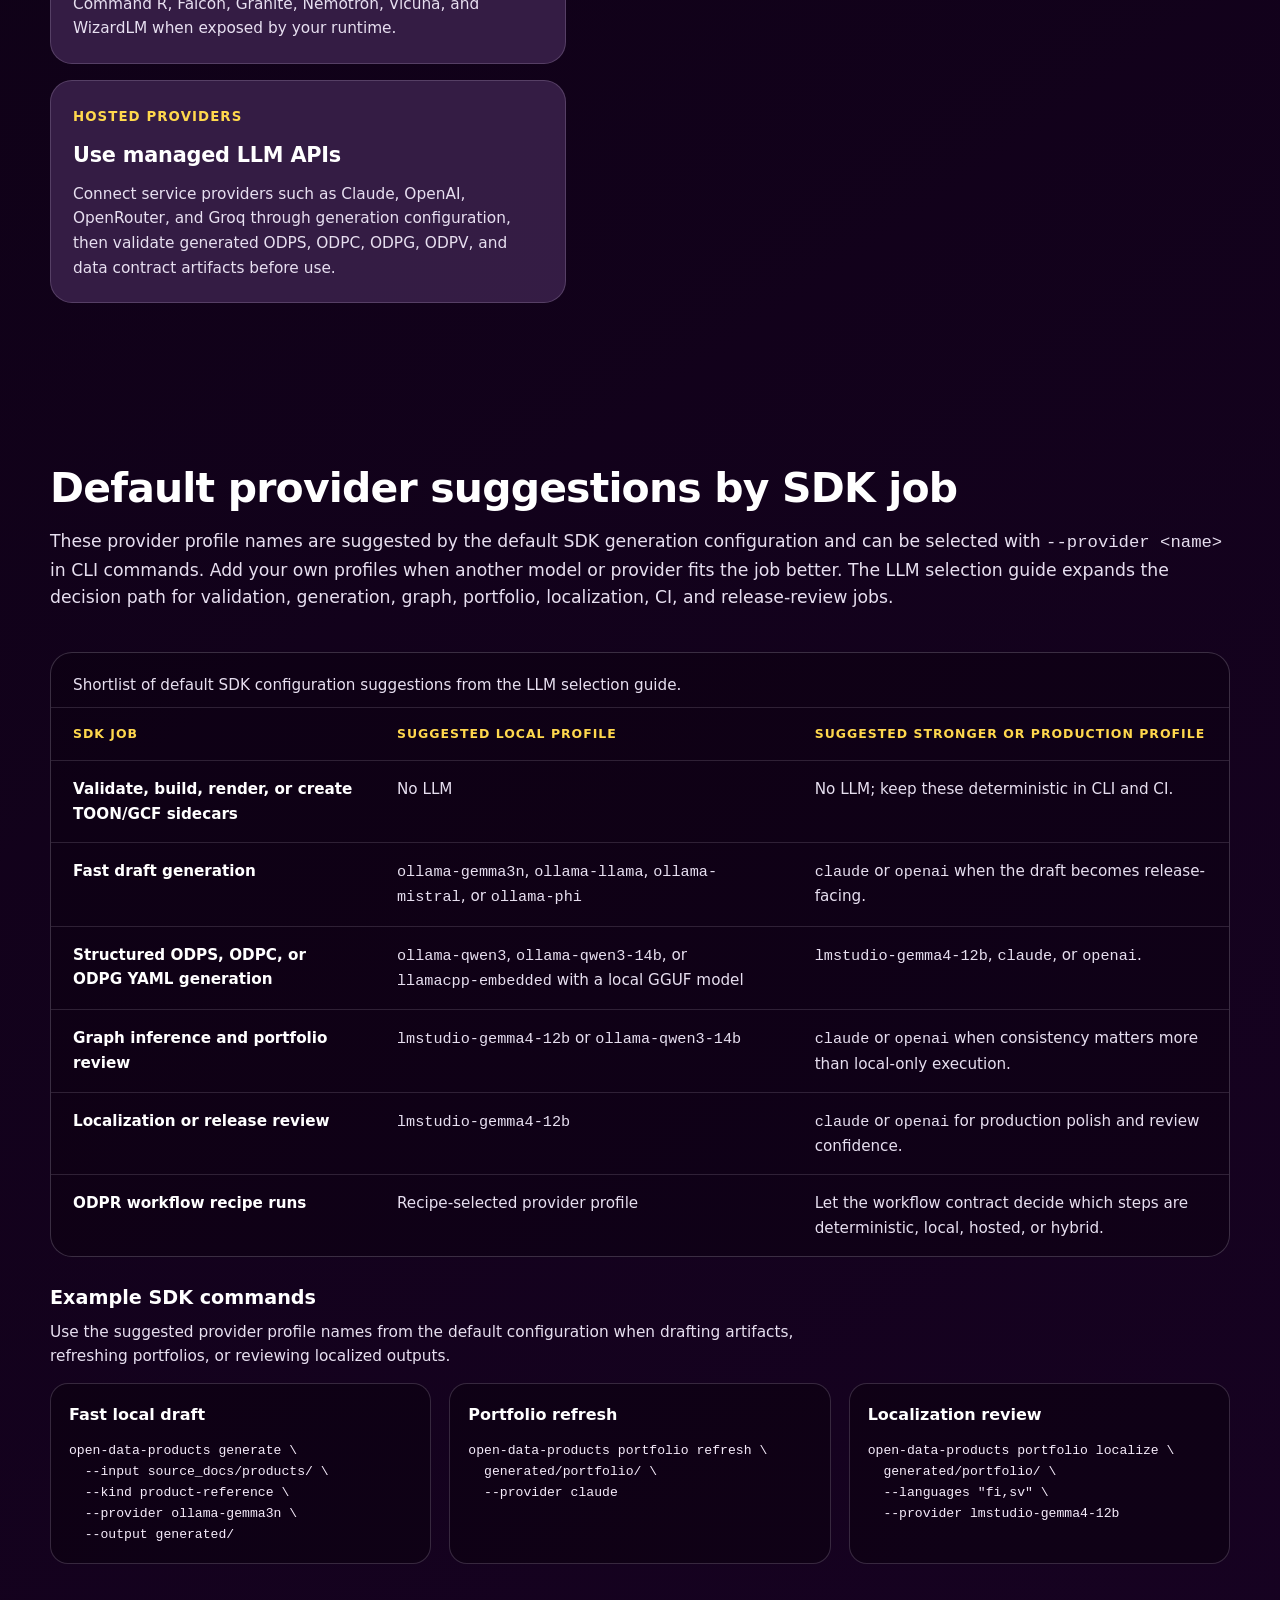
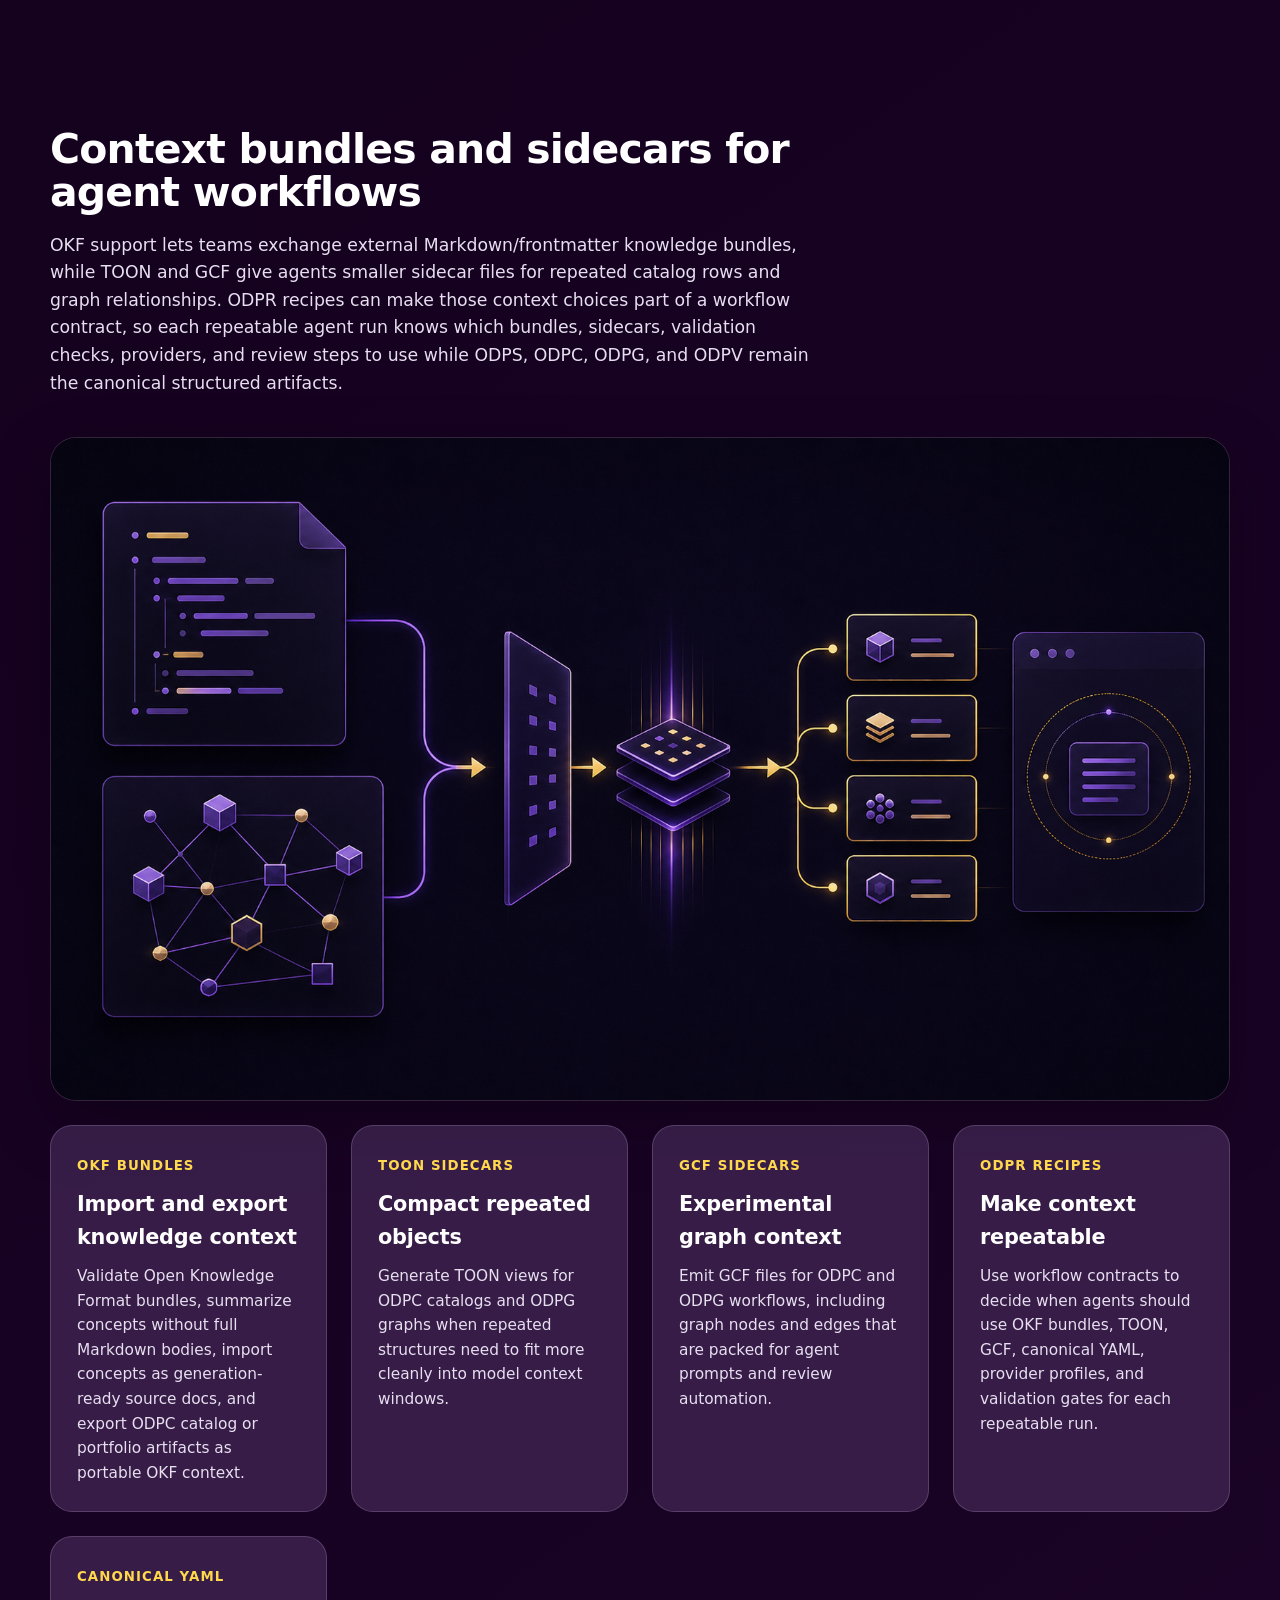
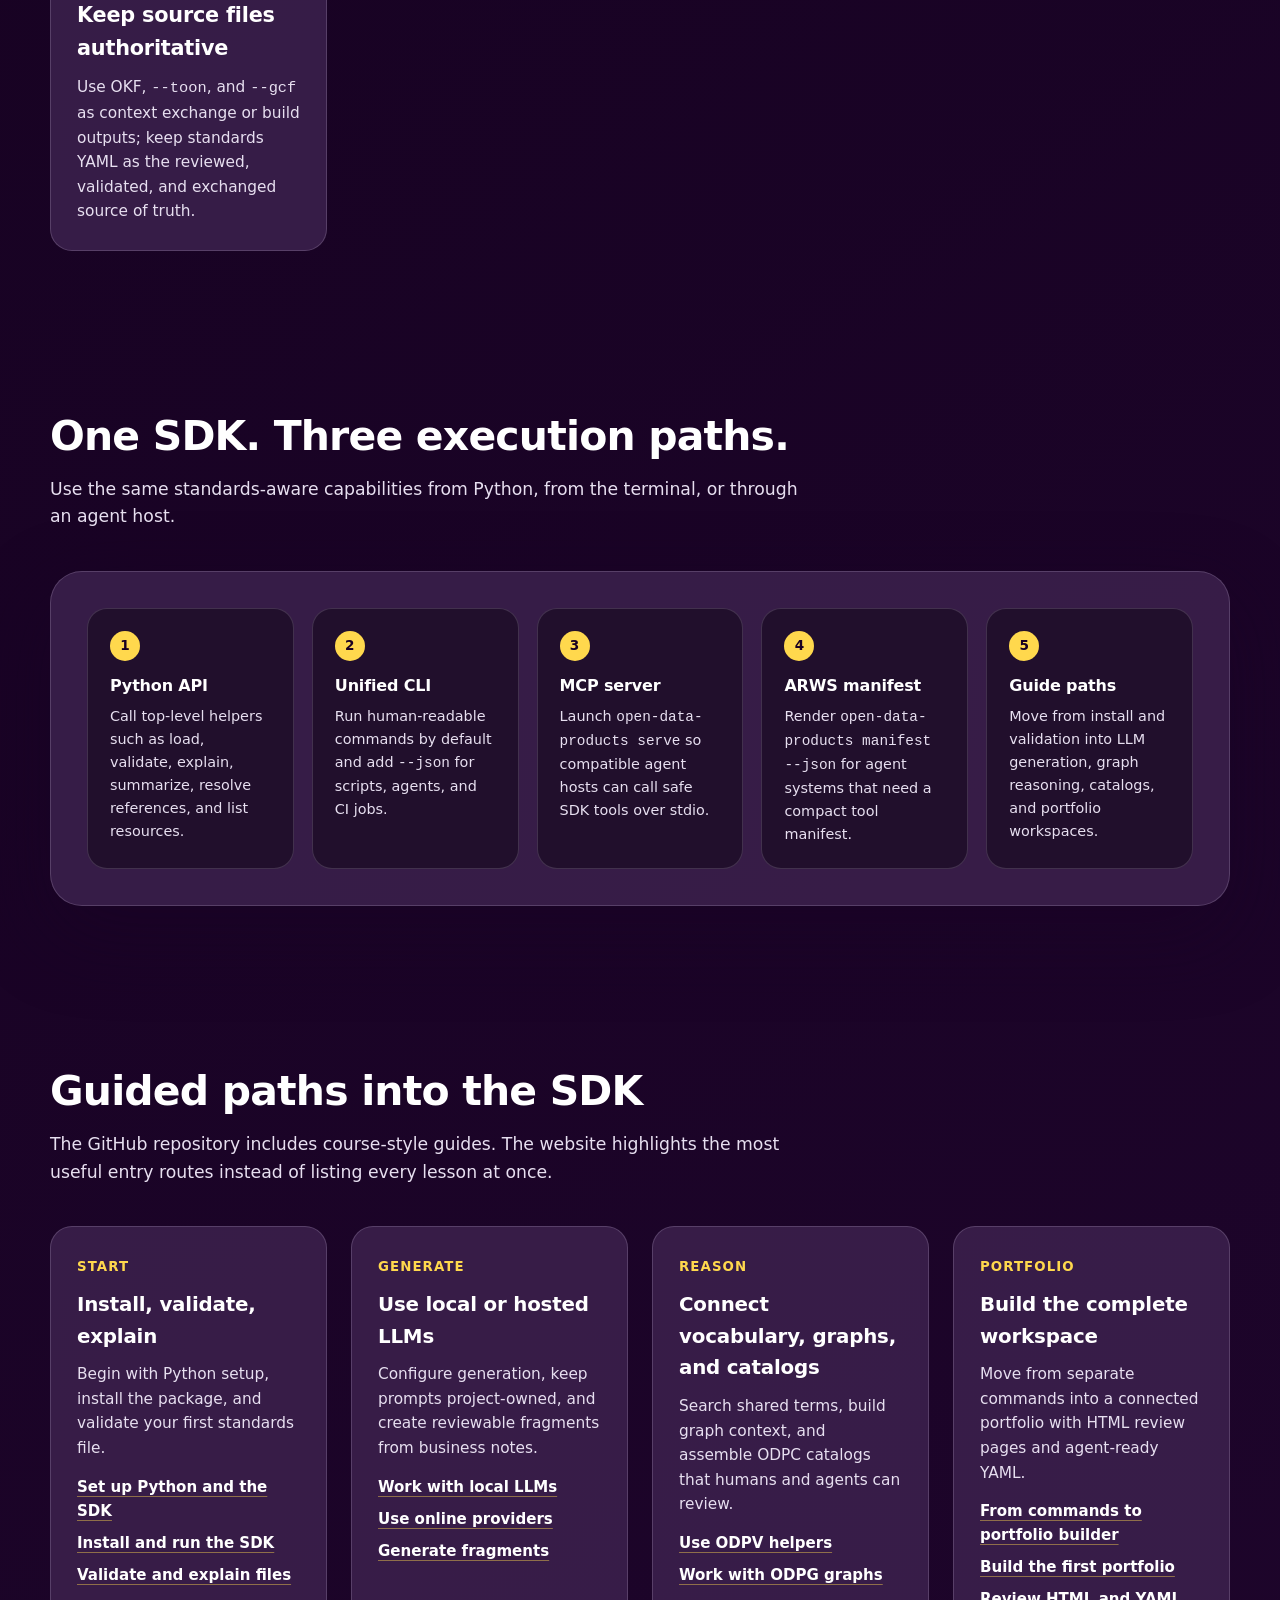
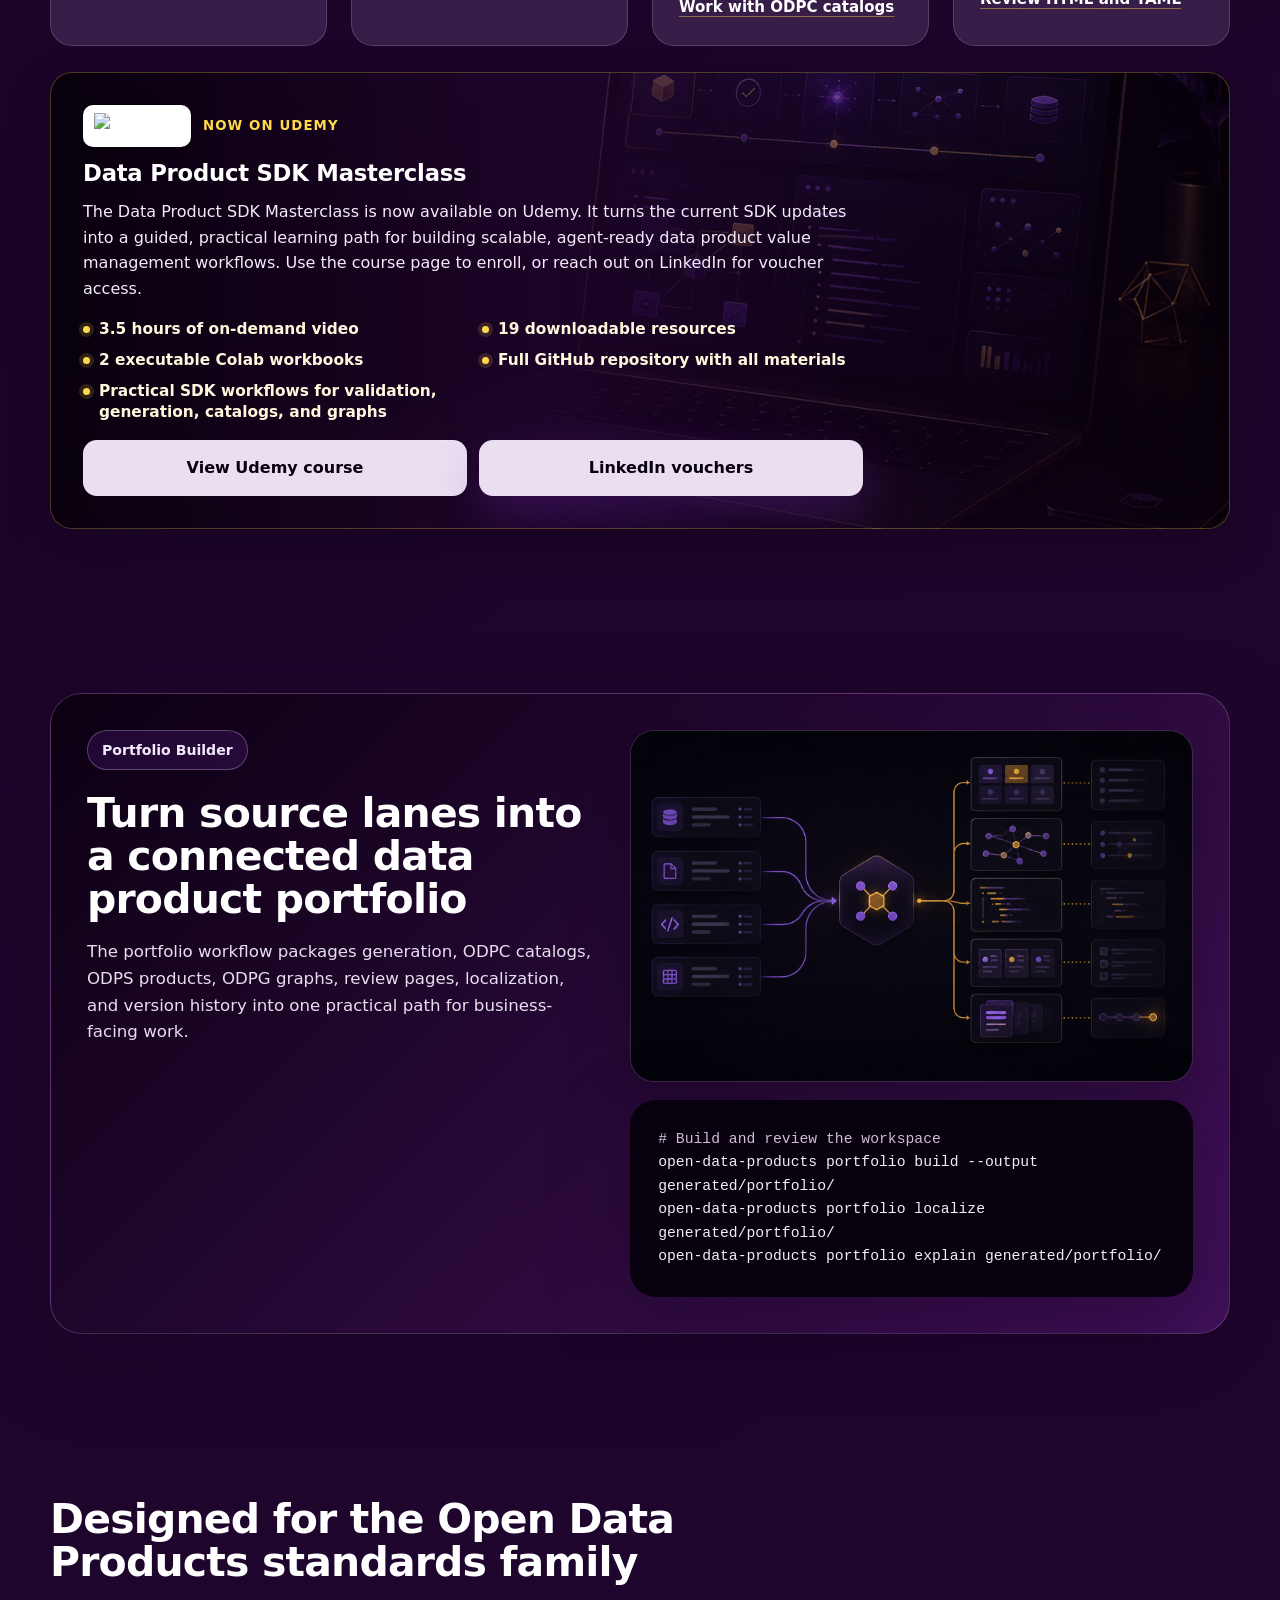
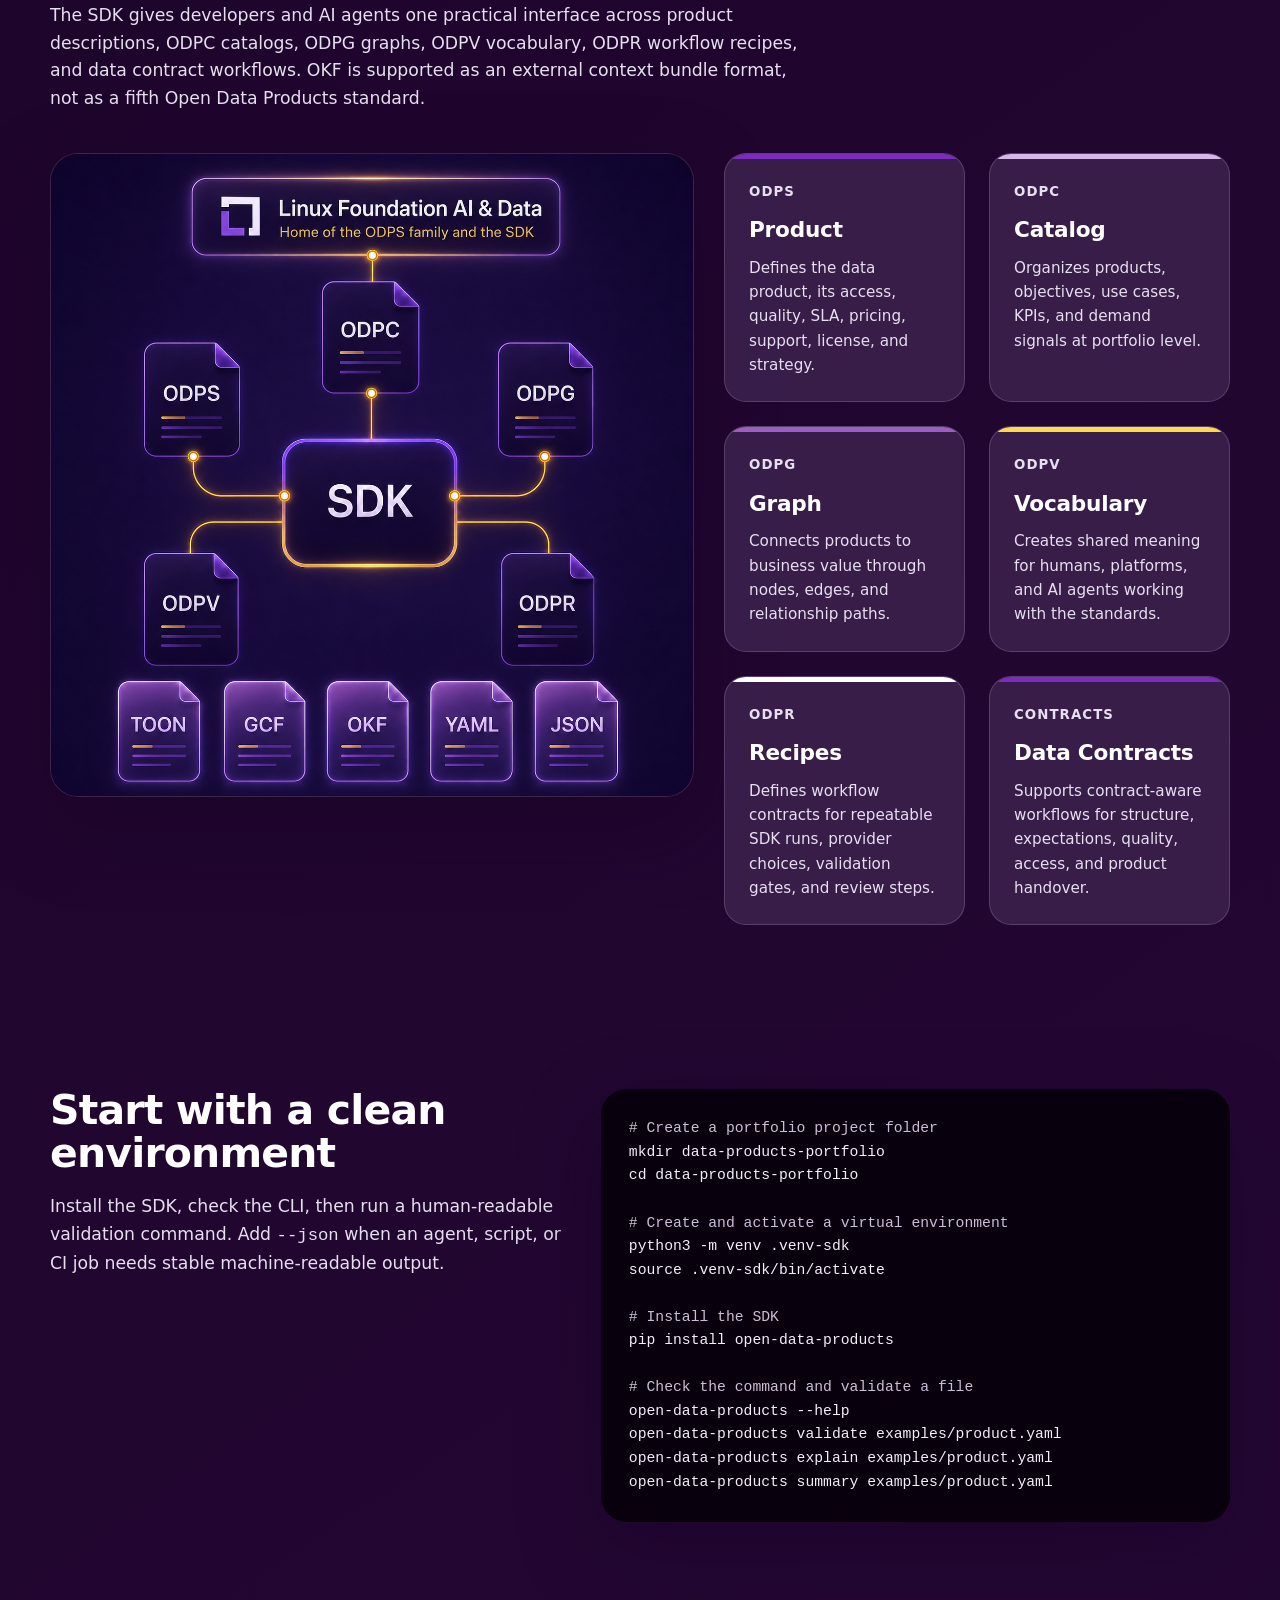
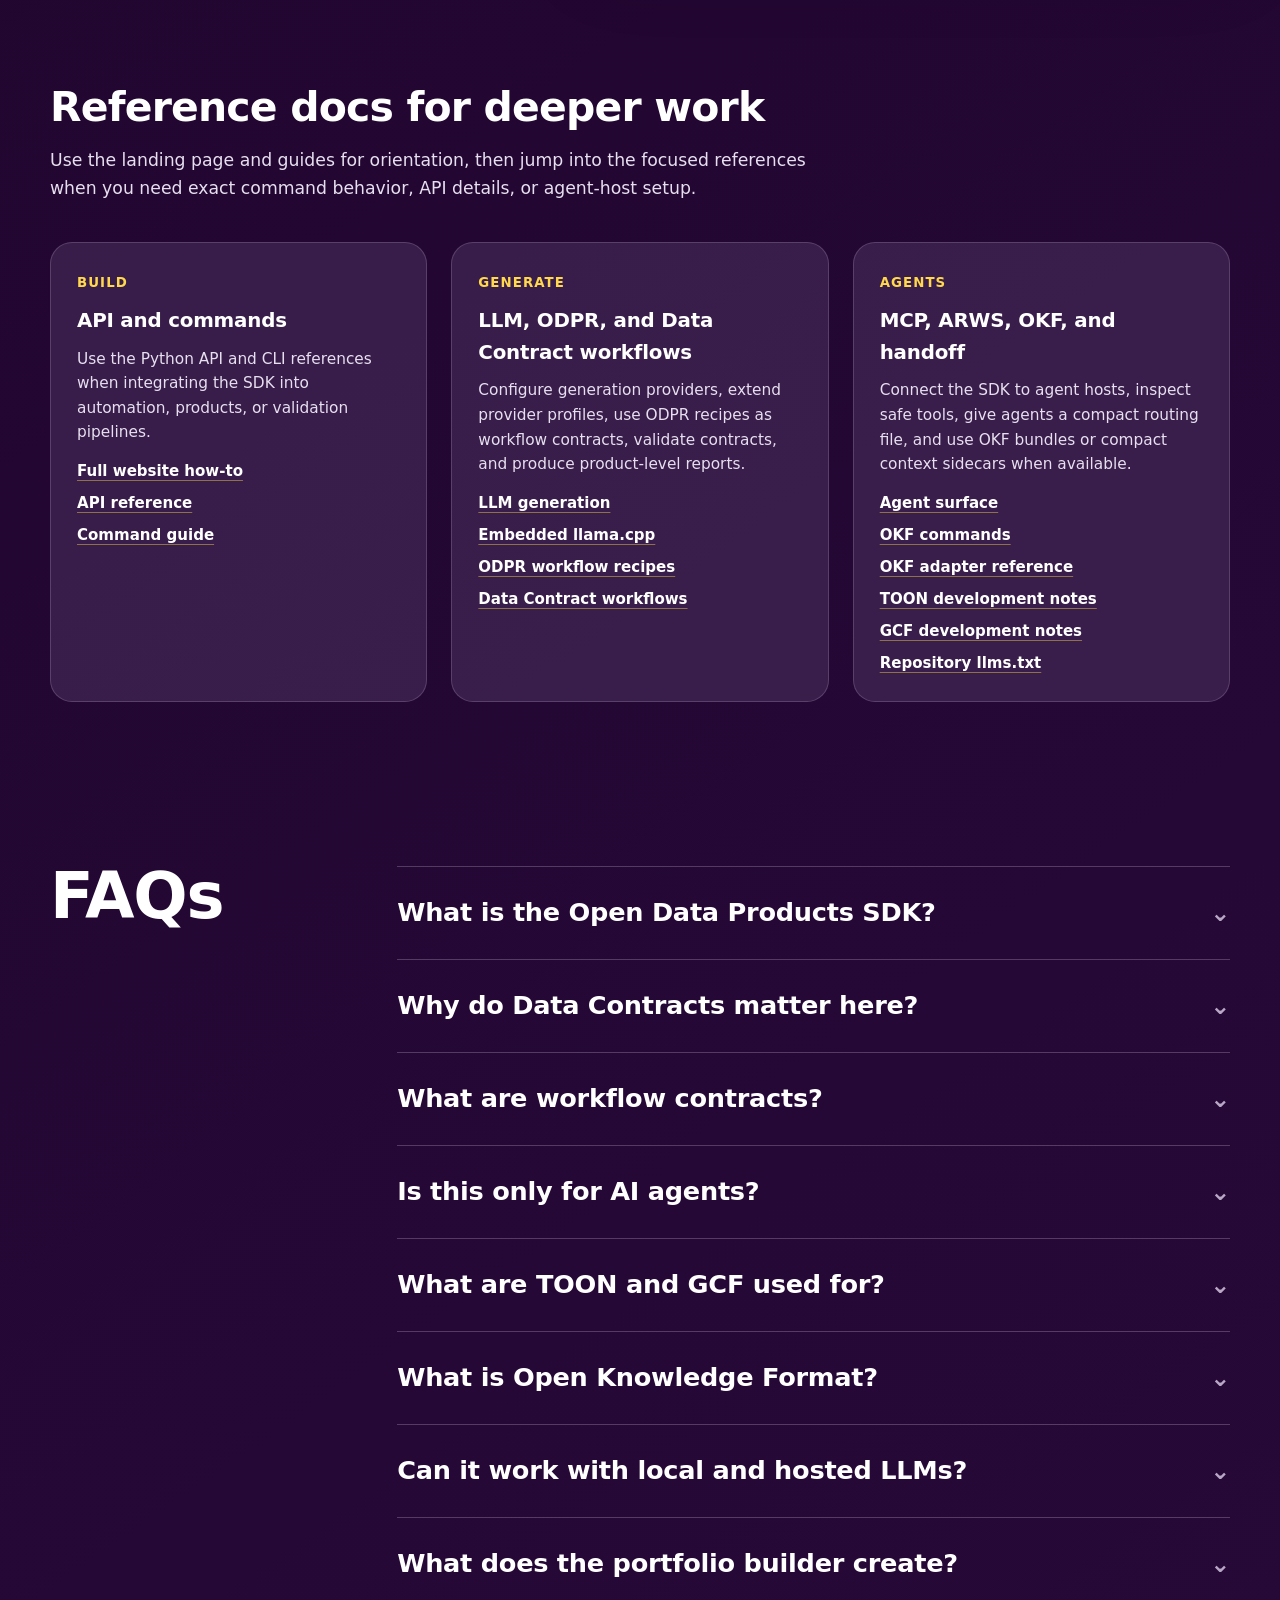
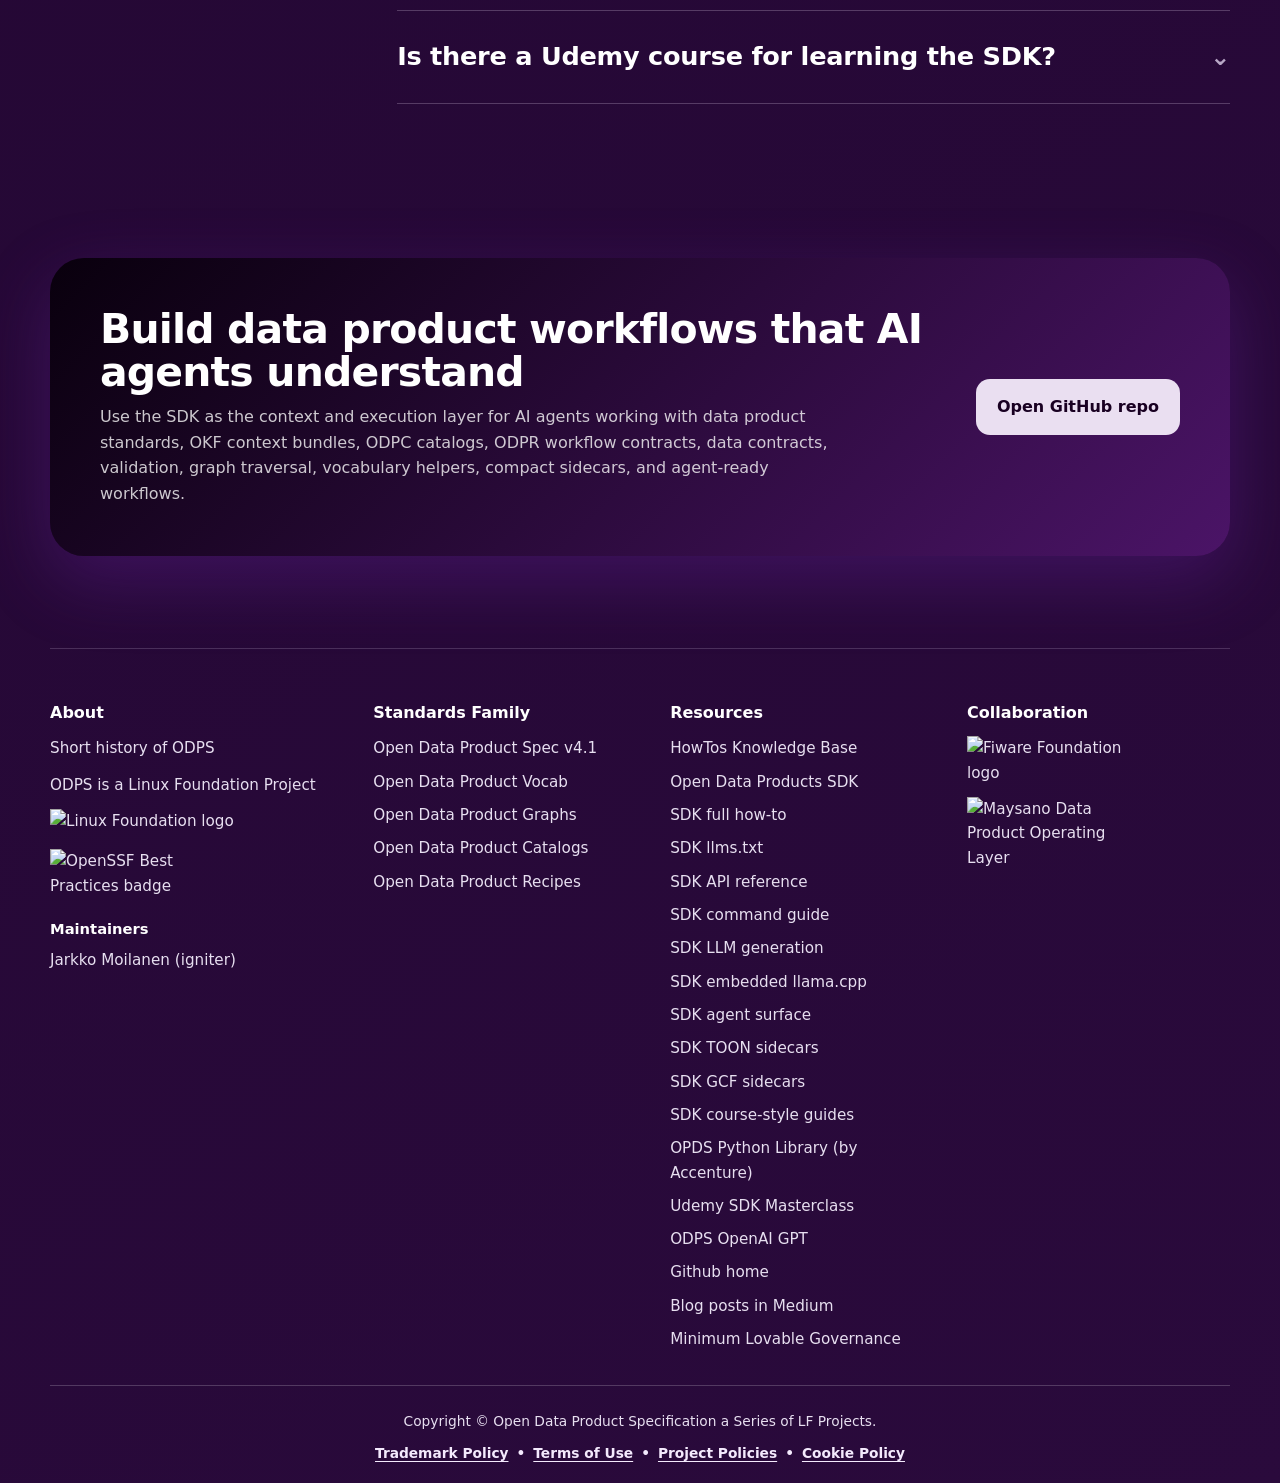
==== commit 8e3ad66b: "Simplify main site navigation" ====
--- a/index.html
+++ b/index.html
@@ -1545,15 +1545,9 @@
       <nav aria-label="Main navigation">
         <a href="#why">Why</a>
         <a href="#examples">Examples</a>
-        <a href="docs/">How-to</a>
+        <a href="docs/">Docs</a>
         <a href="#mcp">MCP</a>
-        <a href="#llms">LLMs</a>
-        <a href="#model-picks">Models</a>
-        <a href="#context">Context</a>
-        <a href="#capabilities">Capabilities</a>
-        <a href="#guides">Guides</a>
         <a href="#portfolio">Portfolio</a>
-        <a href="#standards">Standards</a>
         <a href="#start">Start</a>
       </nav>
     </header>
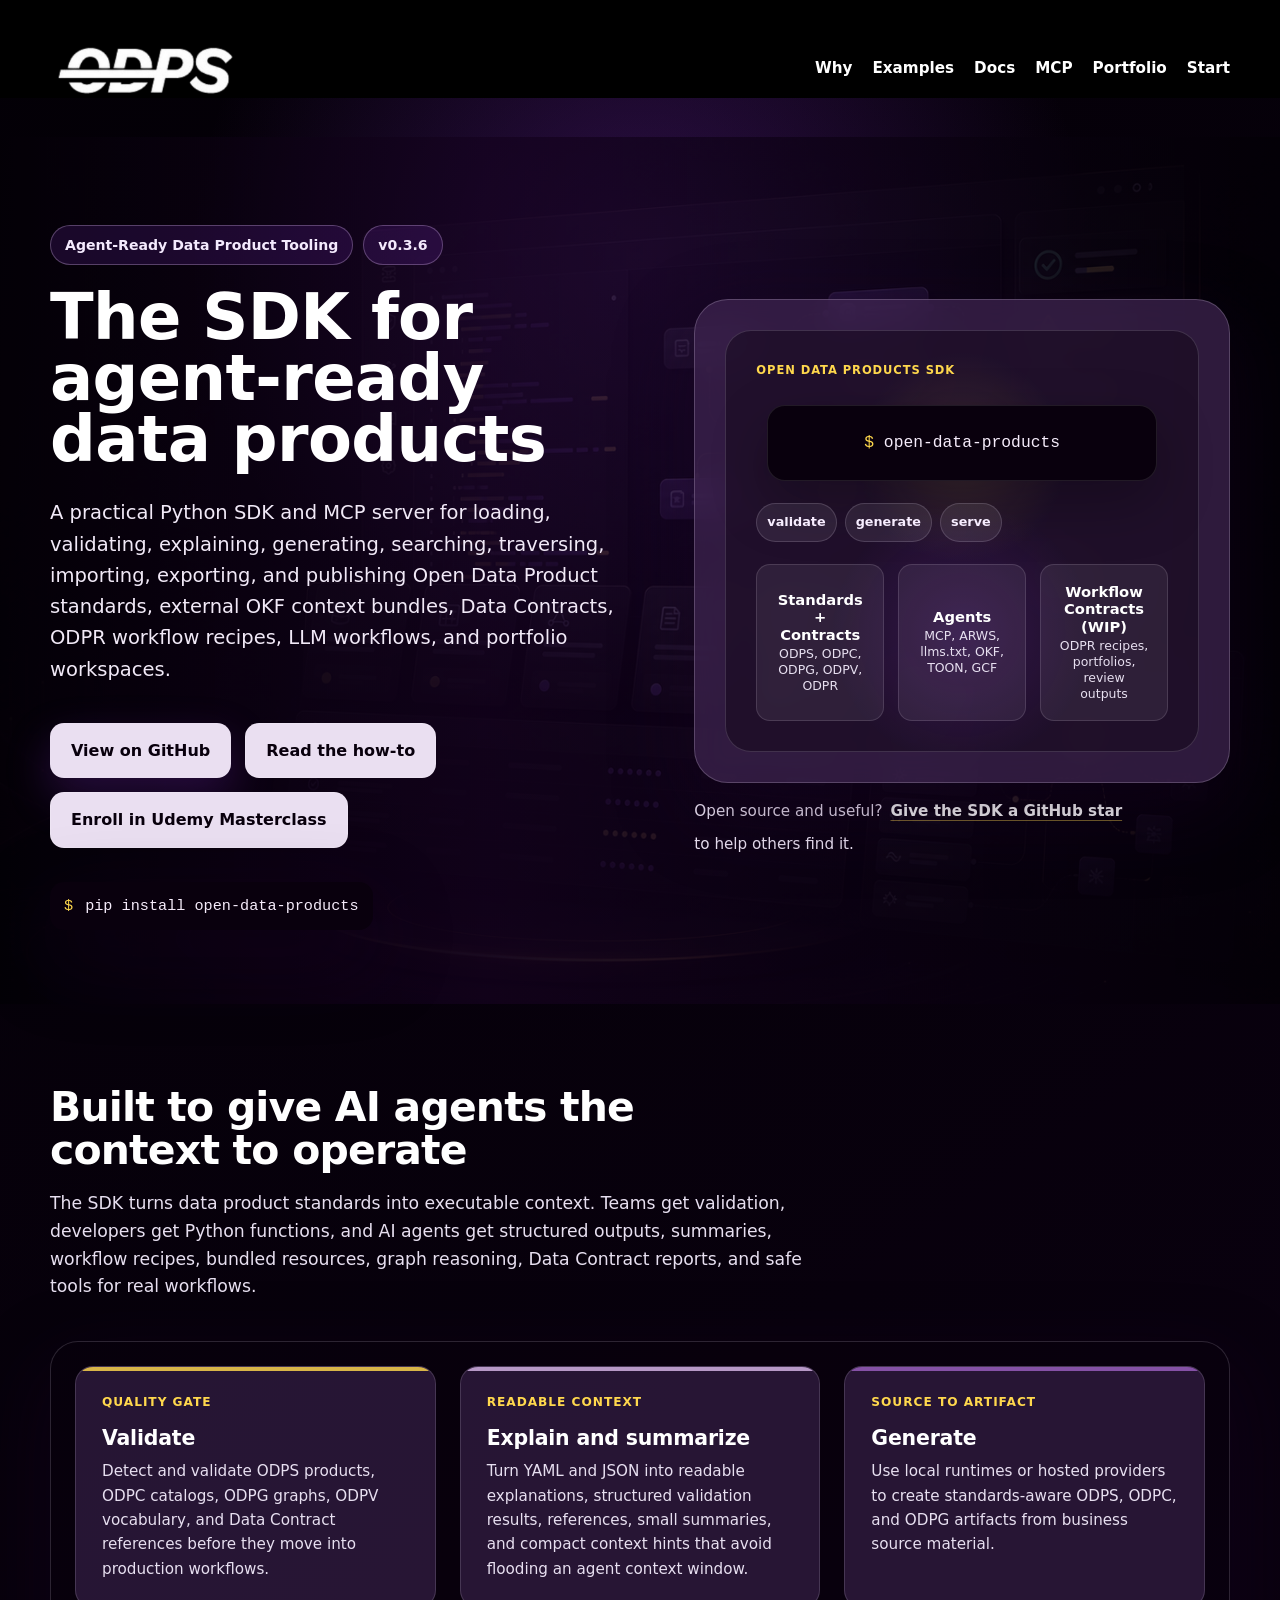
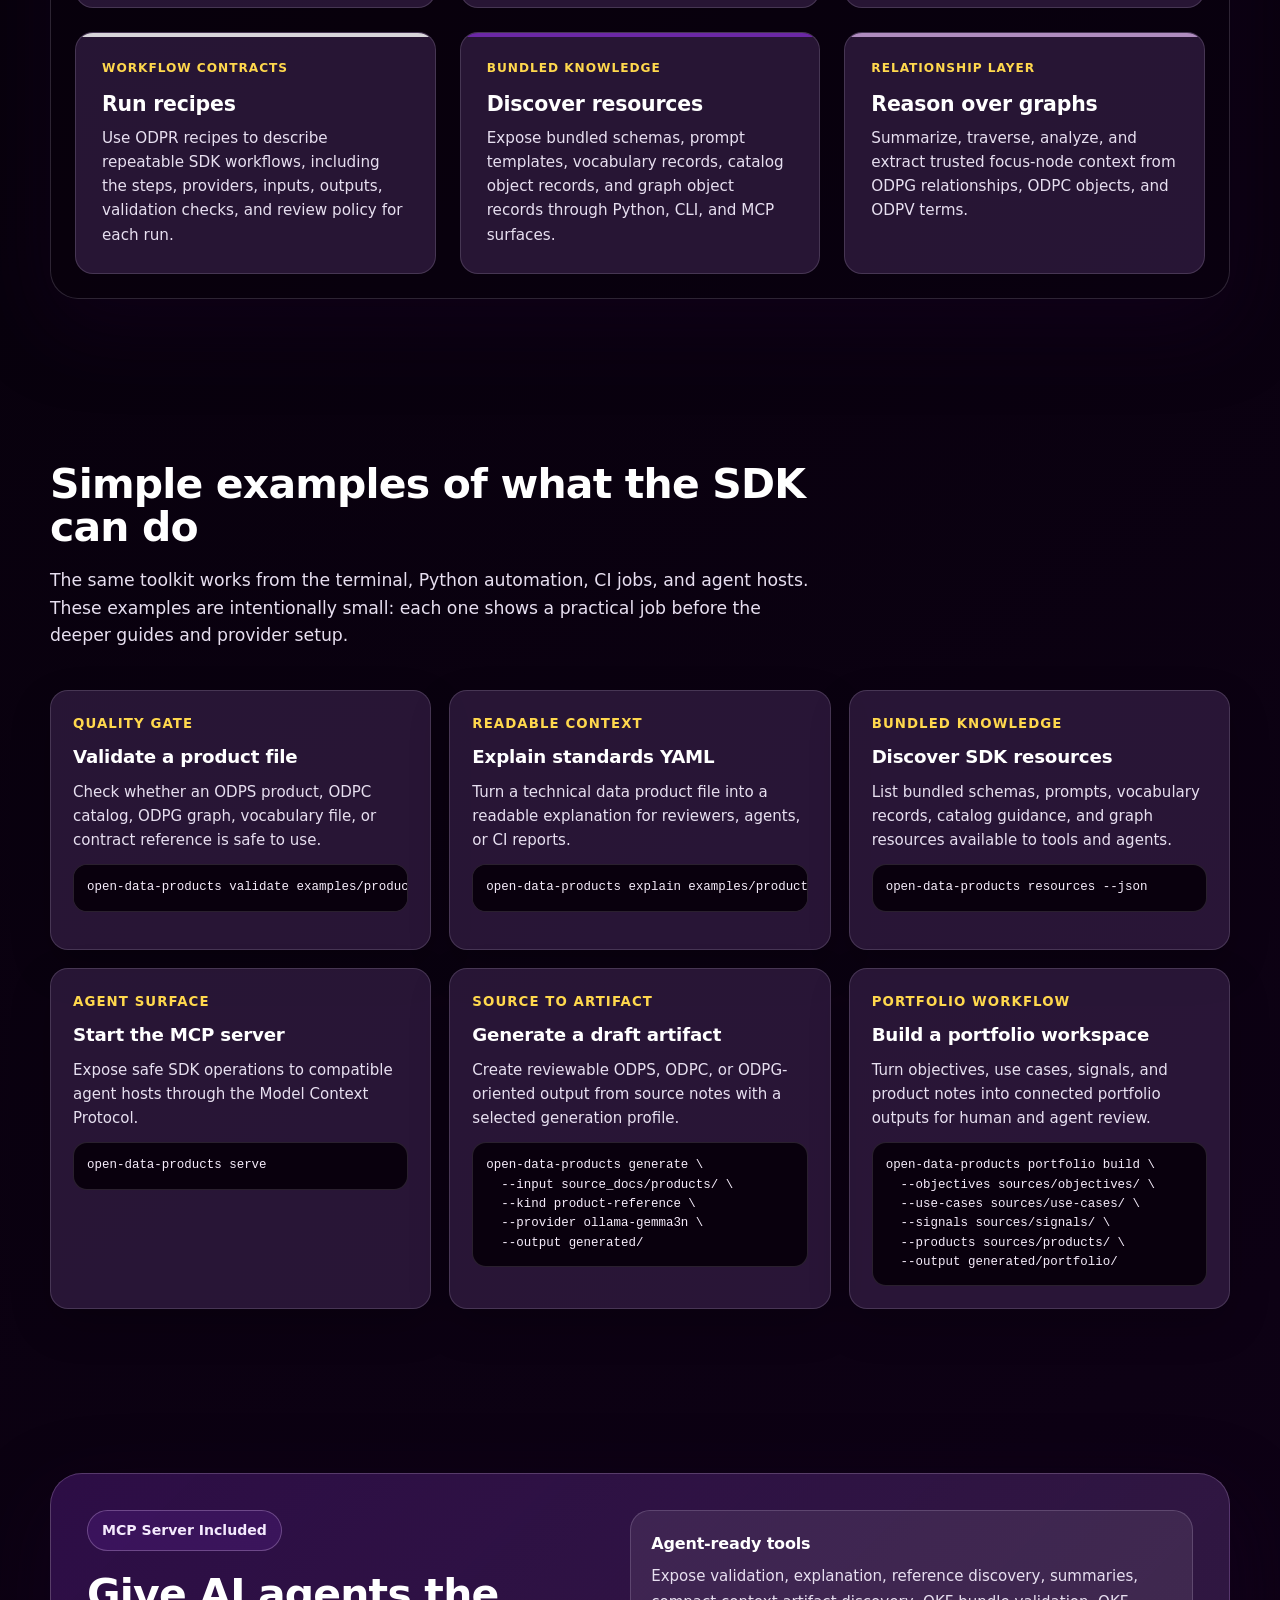
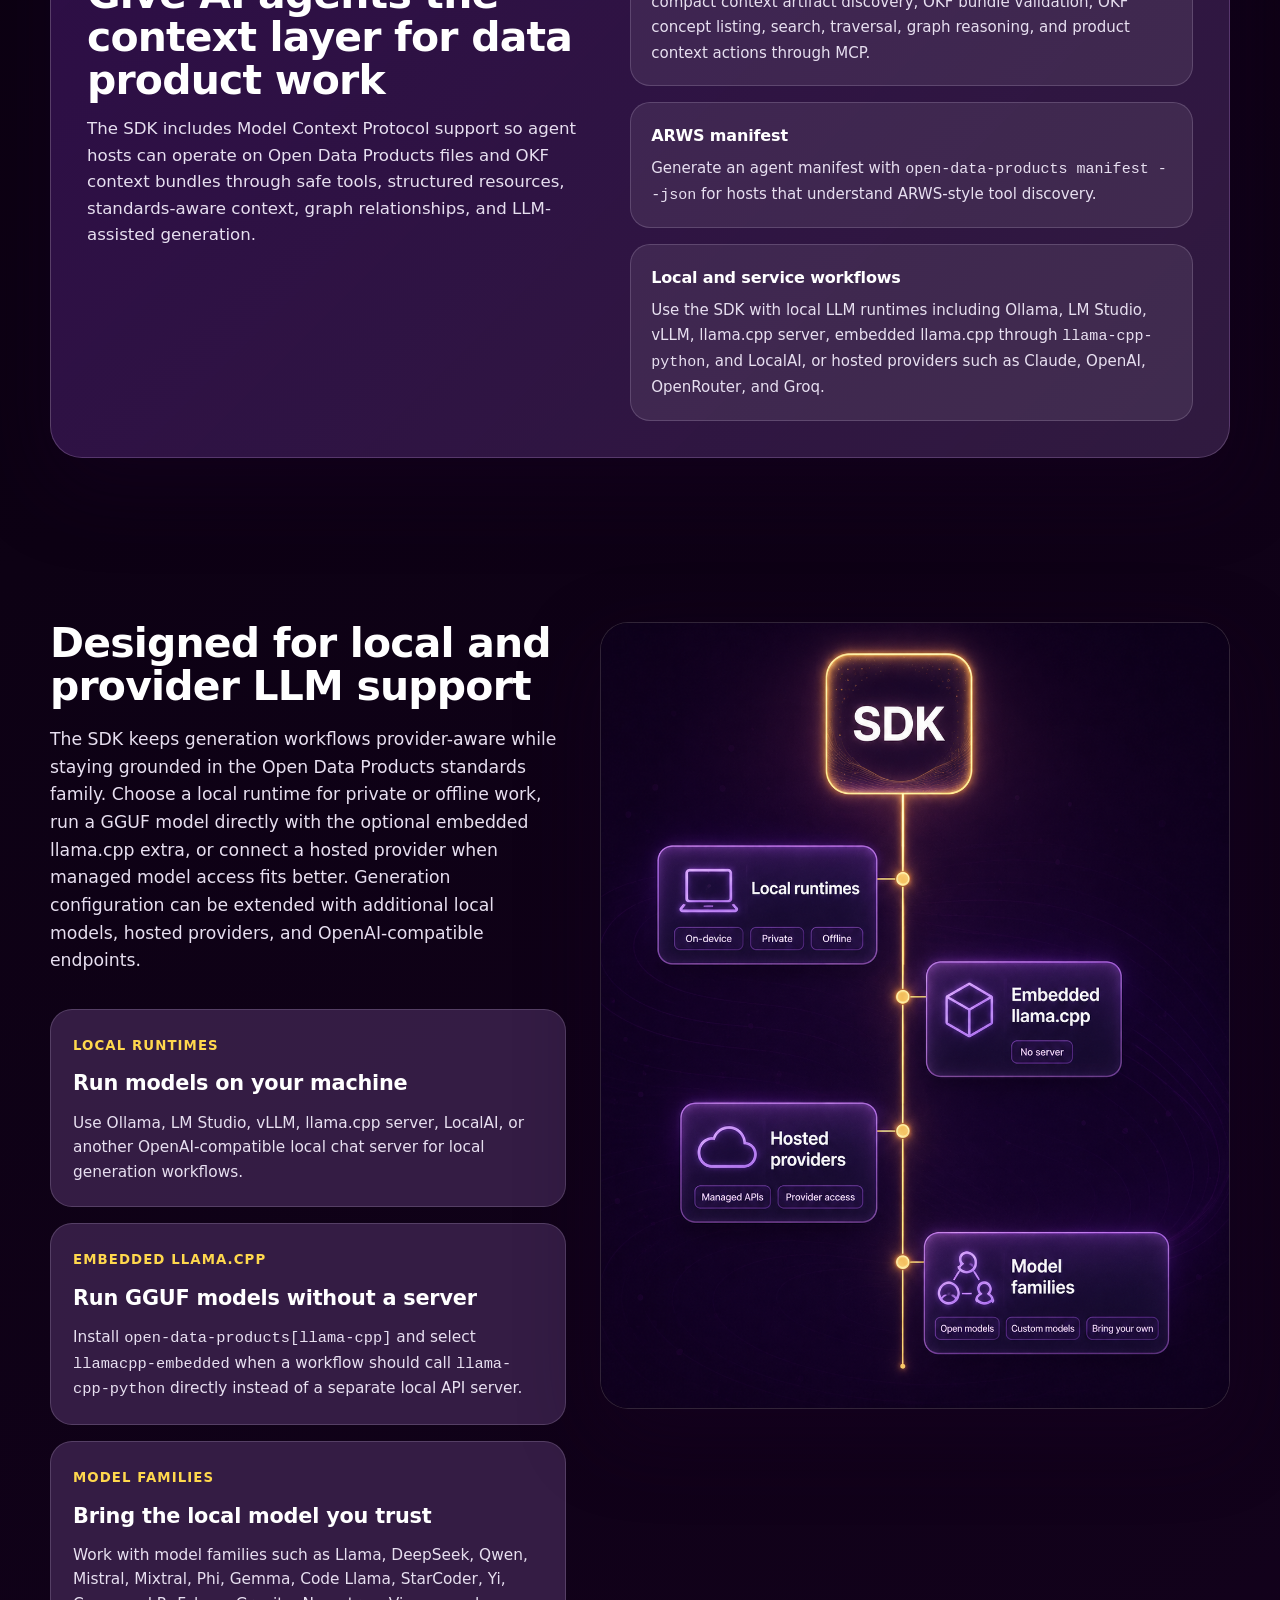
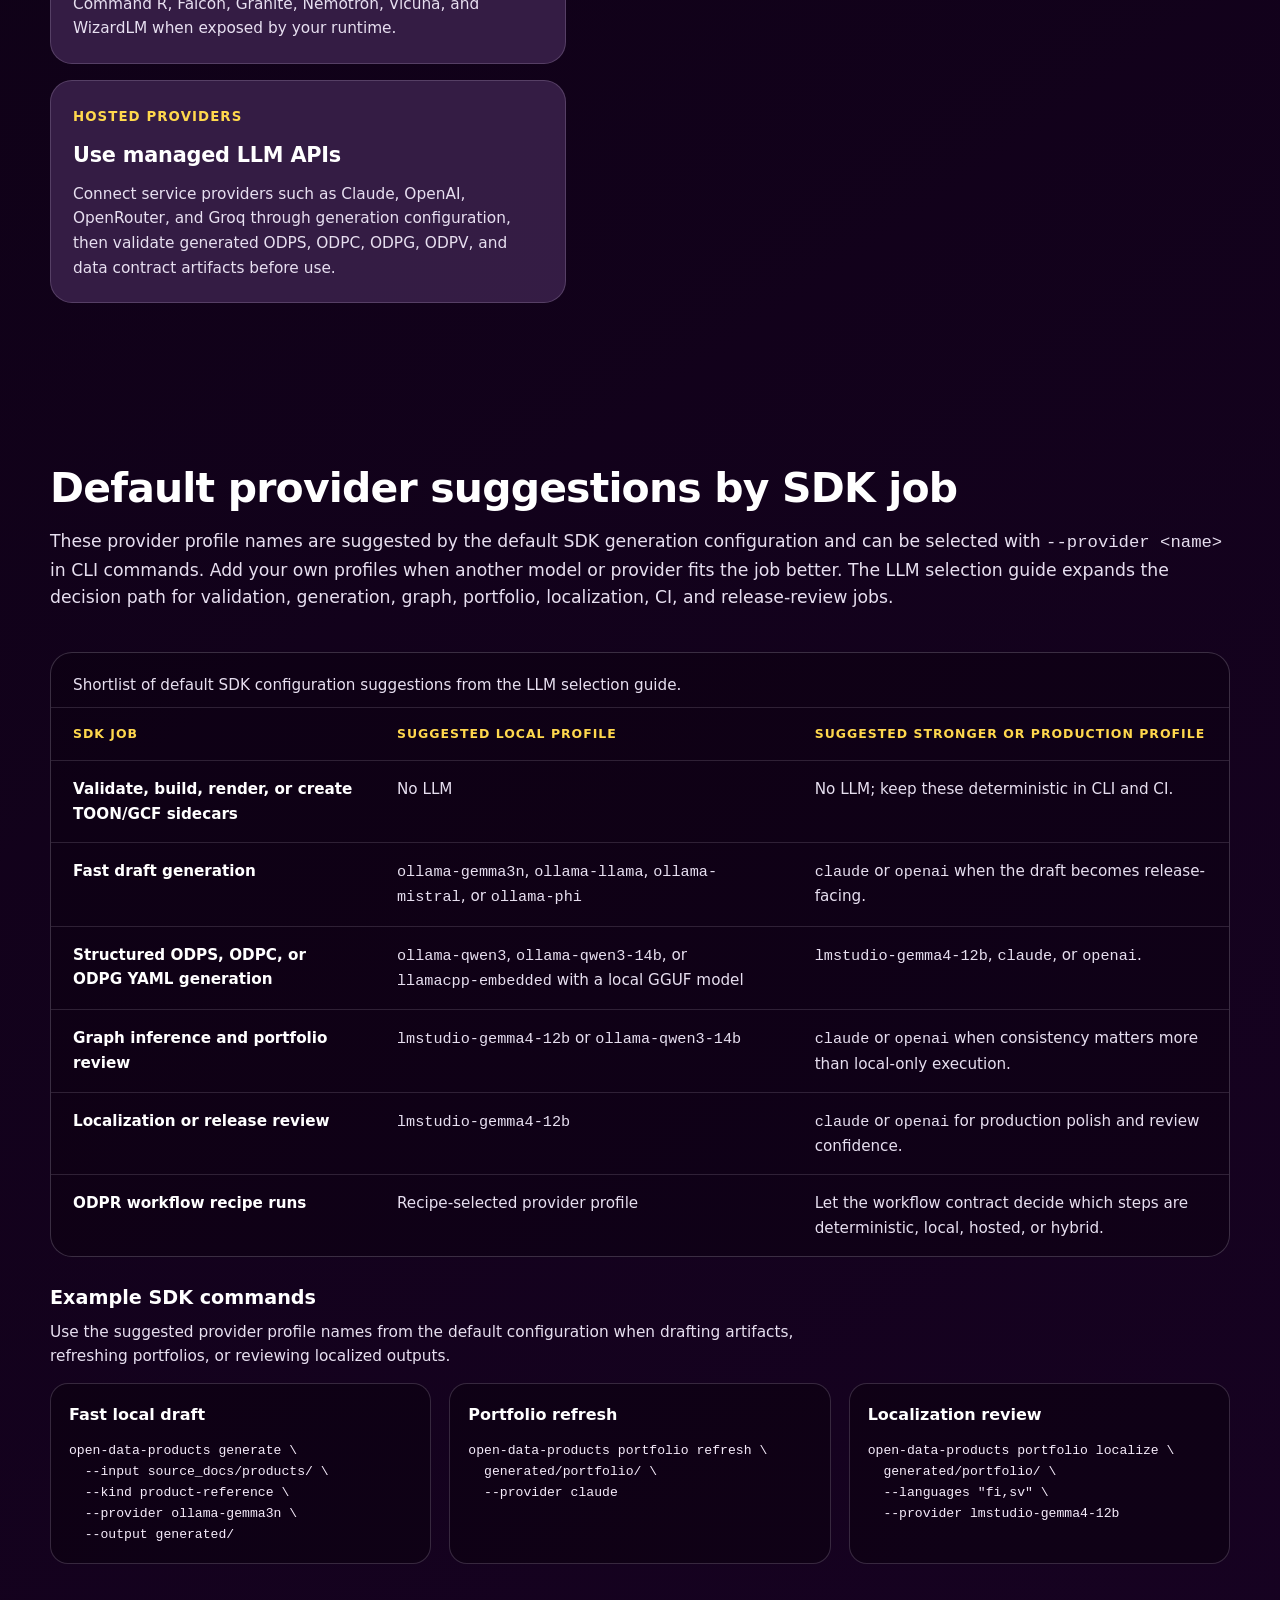
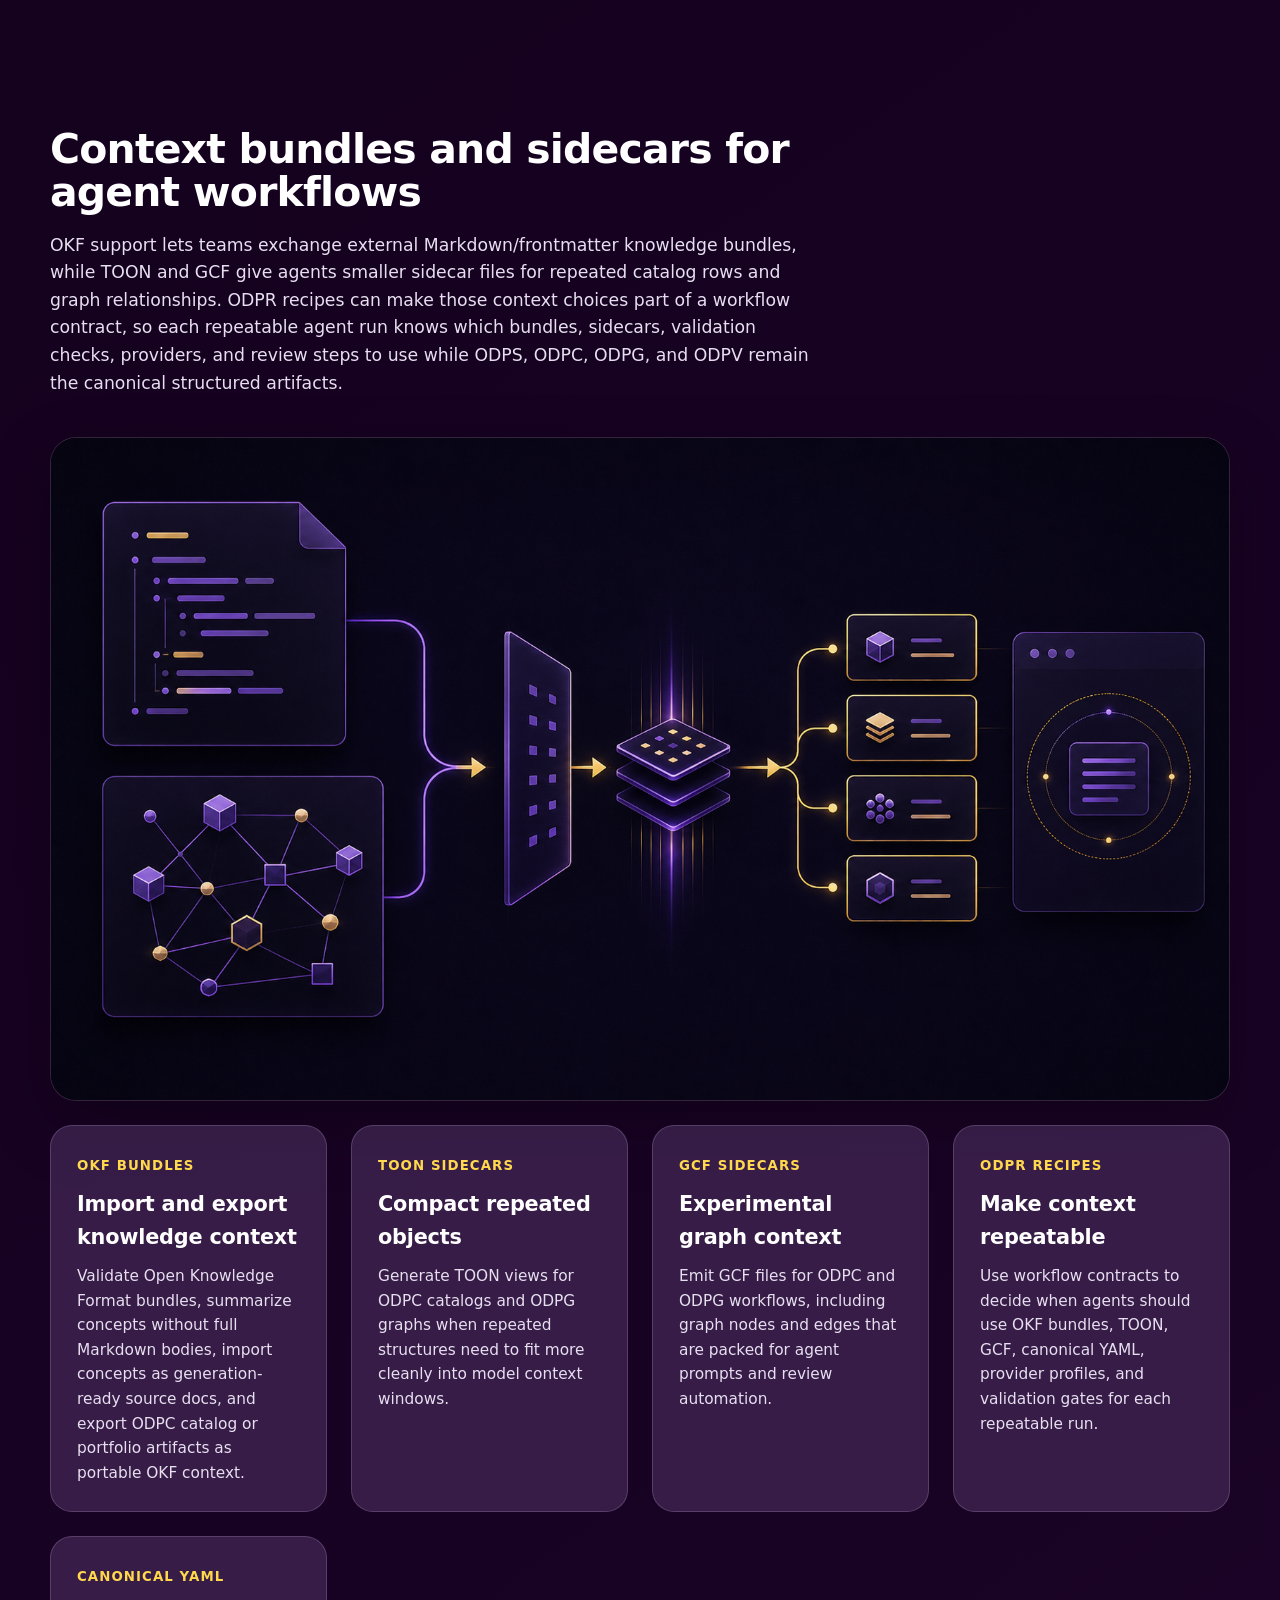
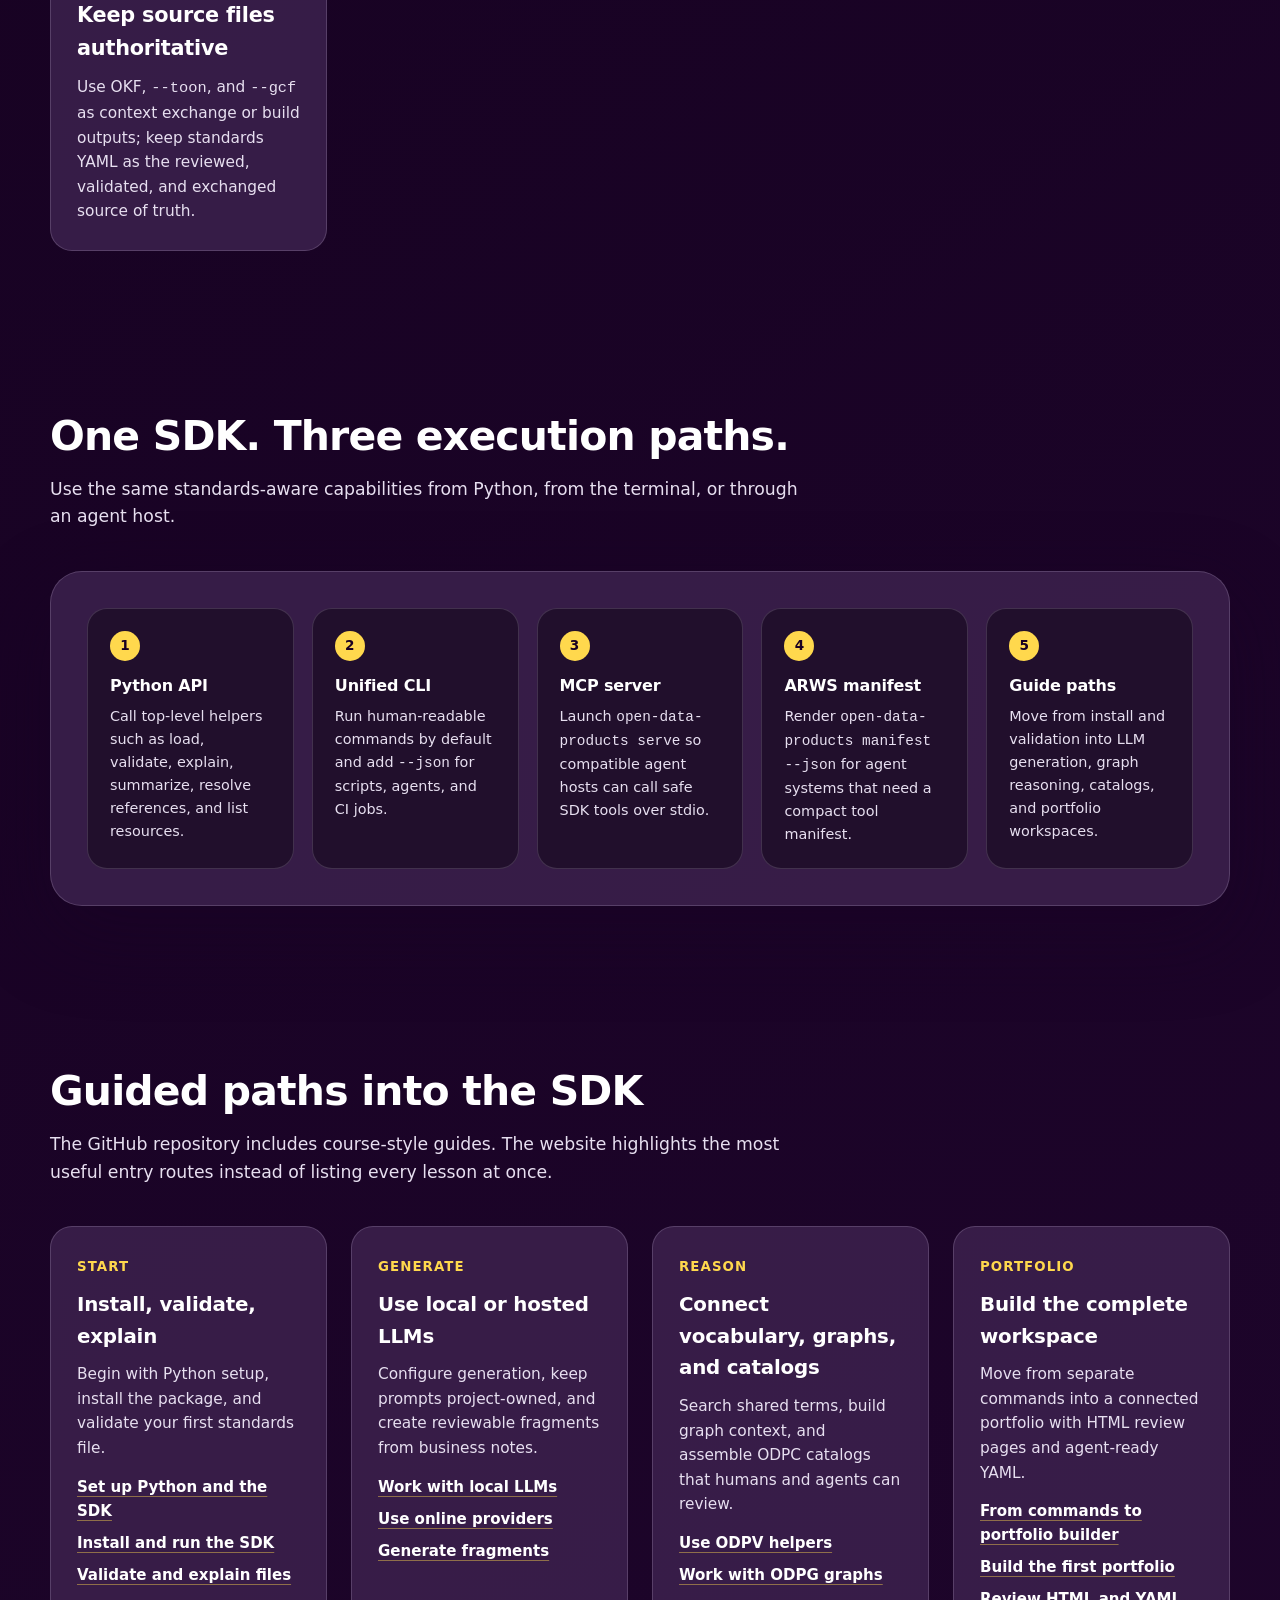
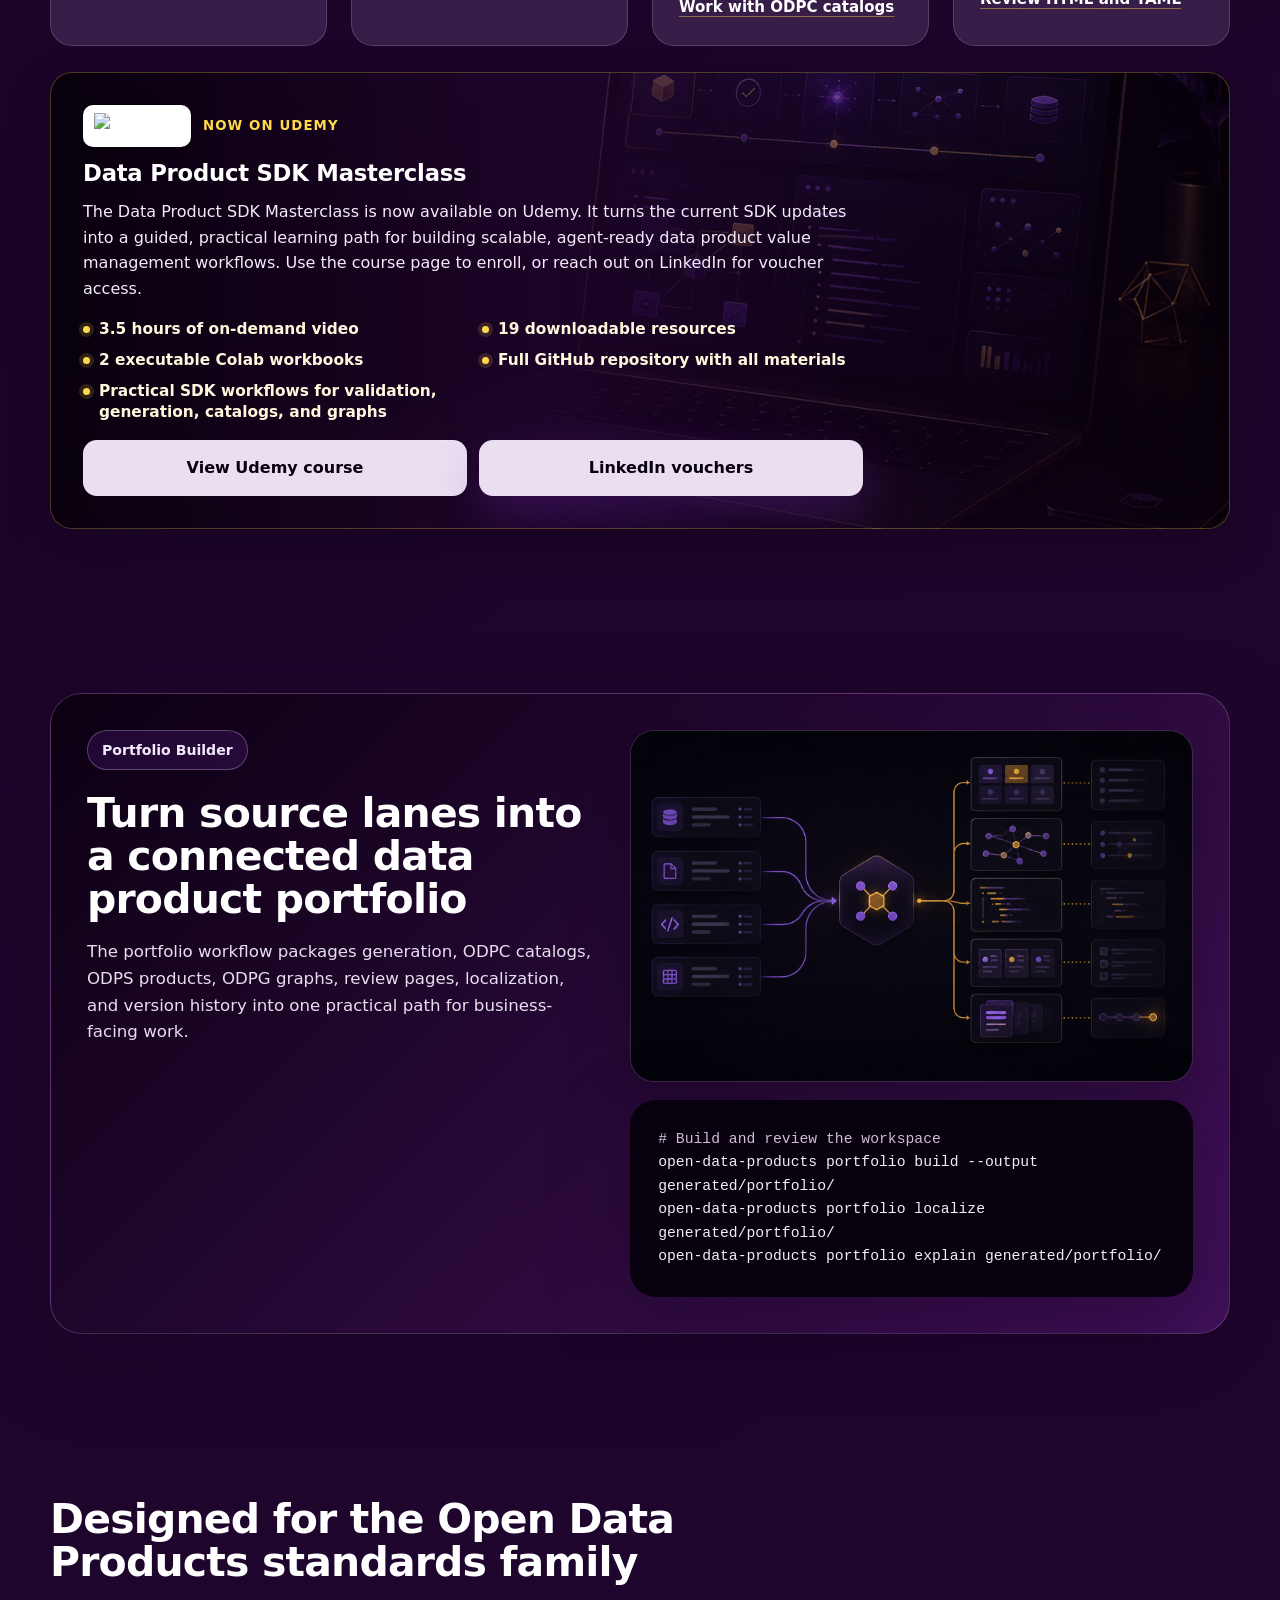
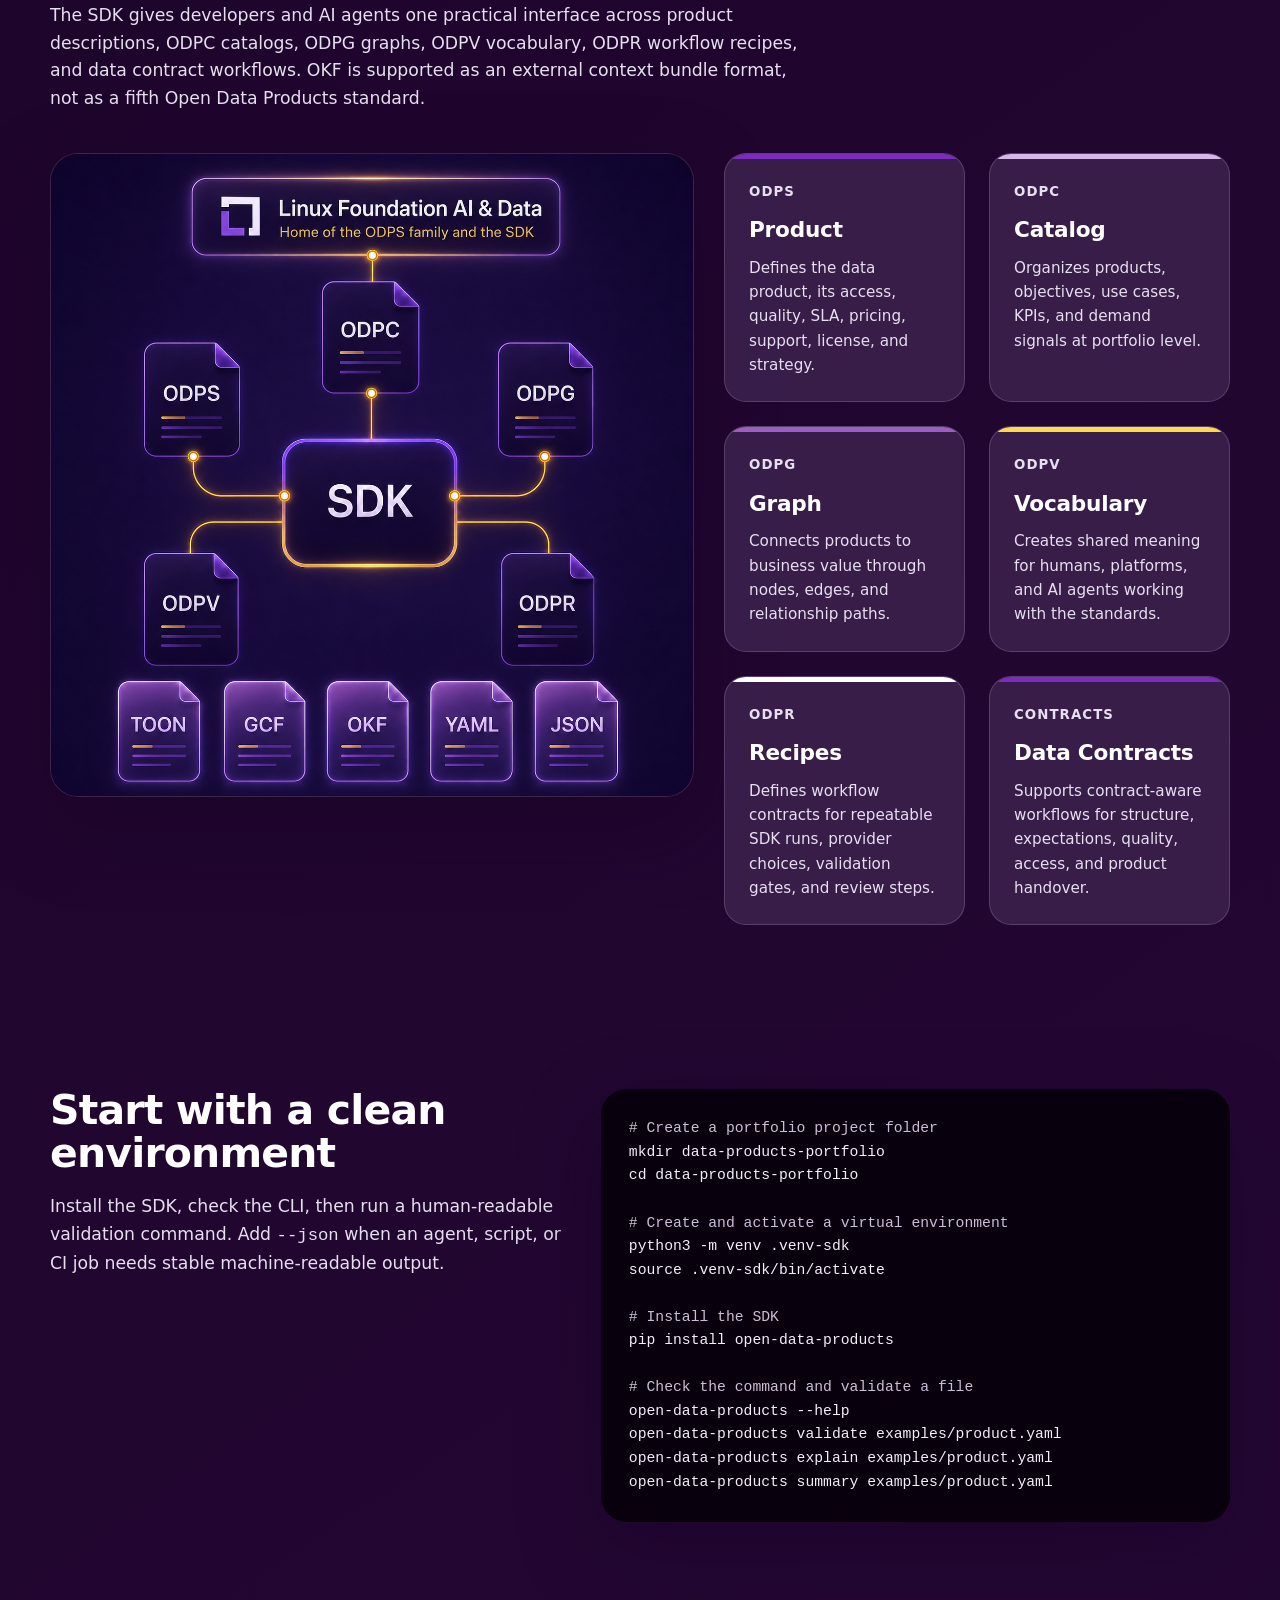
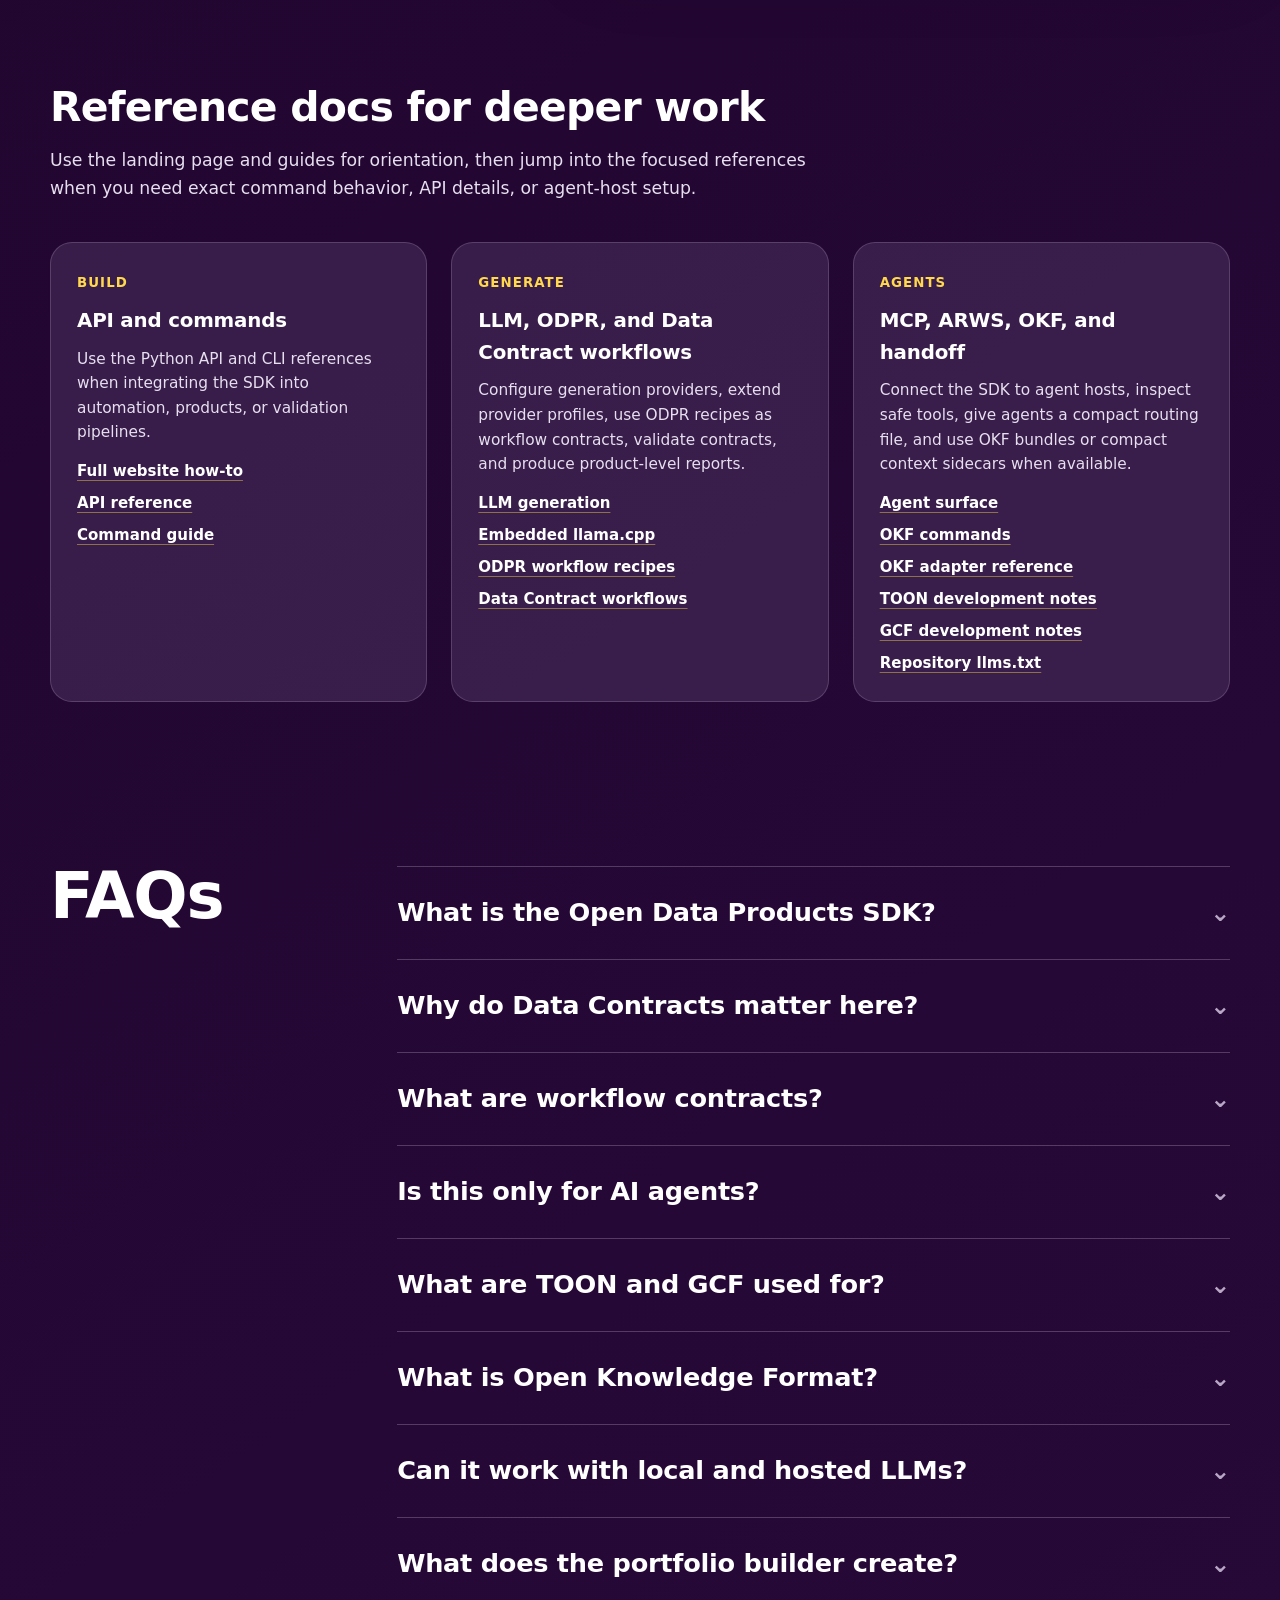
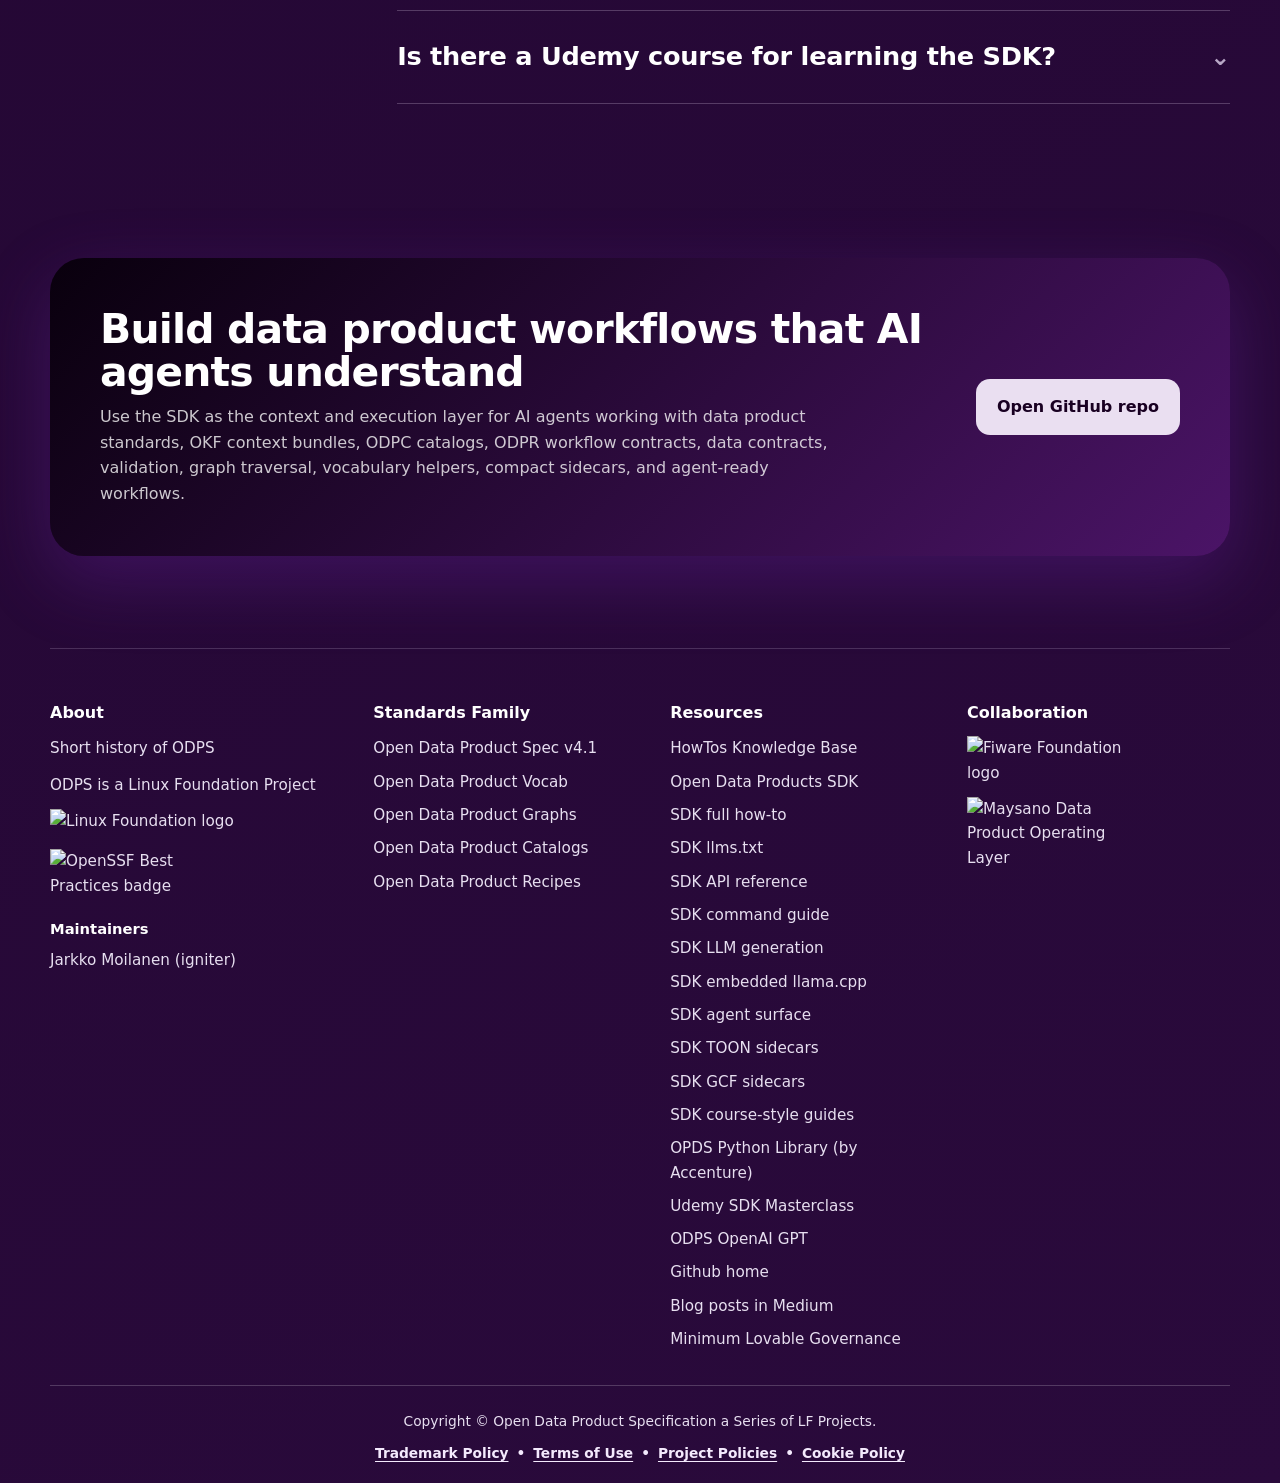
==== commit 975402a4: "Add mobile overlay menu to SDK homepage" ====
--- a/index.html
+++ b/index.html
@@ -73,11 +73,13 @@
     }
 
     header {
+      position: relative;
       padding: 34px 0;
       display: flex;
       align-items: center;
       justify-content: space-between;
       gap: 24px;
+      z-index: 20;
     }
 
     .brand {
@@ -107,7 +109,7 @@
       border: 0;
     }
 
-    nav {
+    .main-nav {
       display: flex;
       align-items: center;
       gap: 20px;
@@ -116,8 +118,74 @@
       font-weight: 600;
     }
 
-    nav a:hover {
+    .main-nav a:hover {
       color: var(--gold);
+    }
+
+    .main-menu-toggle {
+      display: none;
+      align-items: center;
+      justify-content: space-between;
+      gap: 14px;
+      min-width: 142px;
+      min-height: 46px;
+      padding: 10px 14px;
+      border: 1px solid rgba(255, 216, 77, 0.42);
+      border-radius: 8px;
+      background: rgba(63, 37, 81, 0.78);
+      color: #ffffff;
+      font: inherit;
+      font-size: 0.95rem;
+      font-weight: 800;
+      cursor: pointer;
+    }
+
+    .main-menu-toggle:focus-visible {
+      outline: 3px solid rgba(255, 216, 77, 0.42);
+      outline-offset: 3px;
+    }
+
+    .main-menu-icon {
+      position: relative;
+      width: 24px;
+      height: 18px;
+      flex: 0 0 auto;
+    }
+
+    .main-menu-icon span {
+      position: absolute;
+      left: 0;
+      width: 100%;
+      height: 2px;
+      border-radius: 999px;
+      background: #ffffff;
+      transition: top 0.18s ease, transform 0.18s ease, opacity 0.18s ease;
+    }
+
+    .main-menu-icon span:nth-child(1) {
+      top: 0;
+    }
+
+    .main-menu-icon span:nth-child(2) {
+      top: 8px;
+    }
+
+    .main-menu-icon span:nth-child(3) {
+      top: 16px;
+    }
+
+    header[data-menu-open="true"] .main-menu-icon span:nth-child(1) {
+      top: 8px;
+      transform: rotate(45deg);
+    }
+
+    header[data-menu-open="true"] .main-menu-icon span:nth-child(2) {
+      opacity: 0;
+    }
+
+    header[data-menu-open="true"] .main-menu-icon span:nth-child(3) {
+      top: 8px;
+      transform: rotate(-45deg);
     }
 
     .hero {
@@ -1468,7 +1536,52 @@
     }
 
     @media (max-width: 920px) {
-      nav { display: none; }
+      .main-menu-toggle {
+        display: inline-flex;
+      }
+
+      .main-nav {
+        position: absolute;
+        top: calc(100% - 18px);
+        left: 0;
+        right: 0;
+        z-index: 30;
+        display: none;
+        grid-template-columns: repeat(2, minmax(0, 1fr));
+        gap: 8px;
+        max-height: min(70vh, 460px);
+        overflow-y: auto;
+        padding: 16px;
+        border: 1px solid rgba(255, 216, 77, 0.24);
+        border-radius: 8px;
+        background: #0b0011;
+        box-shadow: 0 24px 54px rgba(12, 0, 18, 0.46);
+        scrollbar-width: none;
+      }
+
+      .main-nav::-webkit-scrollbar {
+        display: none;
+      }
+
+      header[data-menu-open="true"] .main-nav {
+        display: grid;
+      }
+
+      .main-nav a {
+        min-height: 44px;
+        padding: 10px 12px;
+        border: 1px solid rgba(236, 222, 246, 0.14);
+        border-radius: 7px;
+        background: rgba(63, 37, 81, 0.38);
+        color: #ffffff;
+        font-weight: 800;
+      }
+
+      .main-nav a:hover {
+        border-color: rgba(255, 216, 77, 0.46);
+        background: rgba(63, 37, 81, 0.72);
+      }
+
       .hero, .split, .cta, .mcp-panel, .portfolio-panel { grid-template-columns: 1fr; }
       .faq-layout { grid-template-columns: 1fr; gap: 28px; }
       .cards, .standards, .llm-grid, .context-grid, .capability-grid, .example-grid, .guide-grid, .doc-grid, .model-command-grid { grid-template-columns: repeat(2, 1fr); }
@@ -1542,10 +1655,14 @@
         <img class="brand-logo" src="logo.png" alt="" aria-hidden="true" />
         <span class="sr-only">Data Products SDK</span>
       </a>
-      <nav aria-label="Main navigation">
+      <button class="main-menu-toggle" type="button" aria-controls="main-nav" aria-expanded="false">
+        <span>Menu</span>
+        <span class="main-menu-icon" aria-hidden="true"><span></span><span></span><span></span></span>
+      </button>
+      <nav class="main-nav" id="main-nav" aria-label="Main navigation">
         <a href="#why">Why</a>
         <a href="#examples">Examples</a>
-        <a href="docs/">Docs</a>
+        <a href="docs/index.html">Docs</a>
         <a href="#mcp">MCP</a>
         <a href="#portfolio">Portfolio</a>
         <a href="#start">Start</a>
@@ -1567,7 +1684,7 @@
 
           <div class="actions">
             <a class="btn btn-primary" href="https://github.com/Open-Data-Product-Initiative/odp-agent-sdk">View on GitHub</a>
-            <a class="btn btn-secondary" href="docs/">Read the how-to</a>
+            <a class="btn btn-secondary" href="docs/index.html">Read the how-to</a>
             <a class="btn btn-secondary" href="https://www.udemy.com/course/scalable-data-product-value-management-with-agent-ready-sdk/?referralCode=DE23AF7C13D47E90B996" target="_blank" rel="noopener">Enroll in Udemy Masterclass</a>
           </div>
 
@@ -2142,7 +2259,7 @@
             <h3>API and commands</h3>
             <p>Use the Python API and CLI references when integrating the SDK into automation, products, or validation pipelines.</p>
             <ul>
-              <li><a href="docs/">Full website how-to</a></li>
+              <li><a href="docs/index.html">Full website how-to</a></li>
               <li><a href="https://github.com/Open-Data-Product-Initiative/odp-agent-sdk/blob/main/docs/user/API.md">API reference</a></li>
               <li><a href="https://github.com/Open-Data-Product-Initiative/odp-agent-sdk/blob/main/docs/user/commands.md">Command guide</a></li>
             </ul>
@@ -2292,7 +2409,7 @@
           <ul>
             <li><a href="https://opendataproducts.org/howto/" target="_blank" rel="noopener">HowTos Knowledge Base</a></li>
             <li><a href="https://opendataproducts.org/sdk/" target="_blank" rel="noopener">Open Data Products SDK</a></li>
-            <li><a href="https://opendataproducts.org/sdk/docs/" target="_blank" rel="noopener">SDK full how-to</a></li>
+            <li><a href="https://opendataproducts.org/sdk/docs/index.html" target="_blank" rel="noopener">SDK full how-to</a></li>
             <li><a href="https://opendataproducts.org/sdk/llms.txt" target="_blank" rel="noopener">SDK llms.txt</a></li>
             <li><a href="https://github.com/Open-Data-Product-Initiative/odp-agent-sdk/blob/main/docs/user/API.md" target="_blank" rel="noopener">SDK API reference</a></li>
             <li><a href="https://github.com/Open-Data-Product-Initiative/odp-agent-sdk/blob/main/docs/user/commands.md" target="_blank" rel="noopener">SDK command guide</a></li>
@@ -2338,5 +2455,49 @@
       </div>
     </footer>
   </div>
+  <script>
+    (function () {
+      var header = document.querySelector("header");
+      var toggle = document.querySelector(".main-menu-toggle");
+      var nav = document.querySelector("#main-nav");
+
+      if (!header || !toggle || !nav) {
+        return;
+      }
+
+      function setOpen(open) {
+        header.setAttribute("data-menu-open", open ? "true" : "false");
+        toggle.setAttribute("aria-expanded", open ? "true" : "false");
+      }
+
+      setOpen(false);
+
+      toggle.addEventListener("click", function (event) {
+        event.stopPropagation();
+        setOpen(header.getAttribute("data-menu-open") !== "true");
+      });
+
+      nav.addEventListener("click", function (event) {
+        if (event.target.closest("a") && window.matchMedia("(max-width: 920px)").matches) {
+          setOpen(false);
+        }
+      });
+
+      document.addEventListener("click", function (event) {
+        if (
+          header.getAttribute("data-menu-open") === "true" &&
+          !header.contains(event.target)
+        ) {
+          setOpen(false);
+        }
+      });
+
+      document.addEventListener("keydown", function (event) {
+        if (event.key === "Escape") {
+          setOpen(false);
+        }
+      });
+    })();
+  </script>
 </body>
 </html>
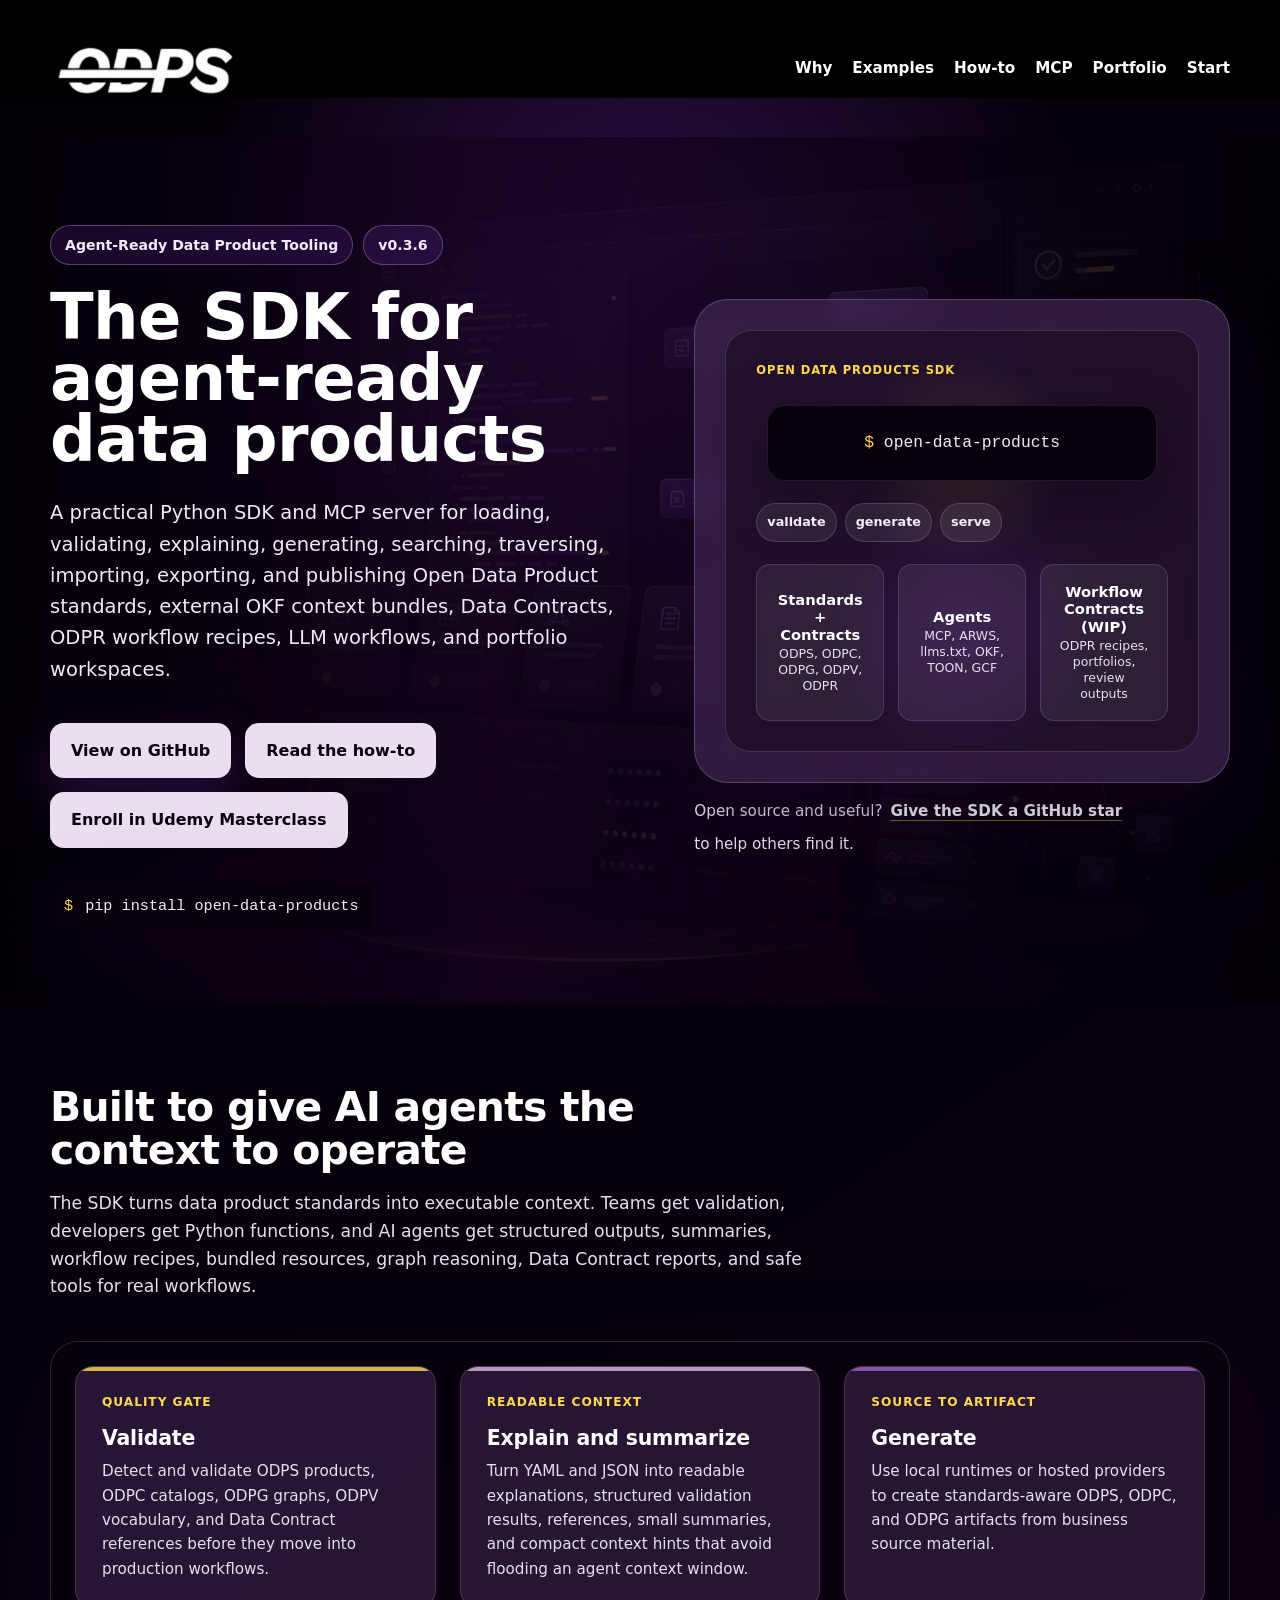
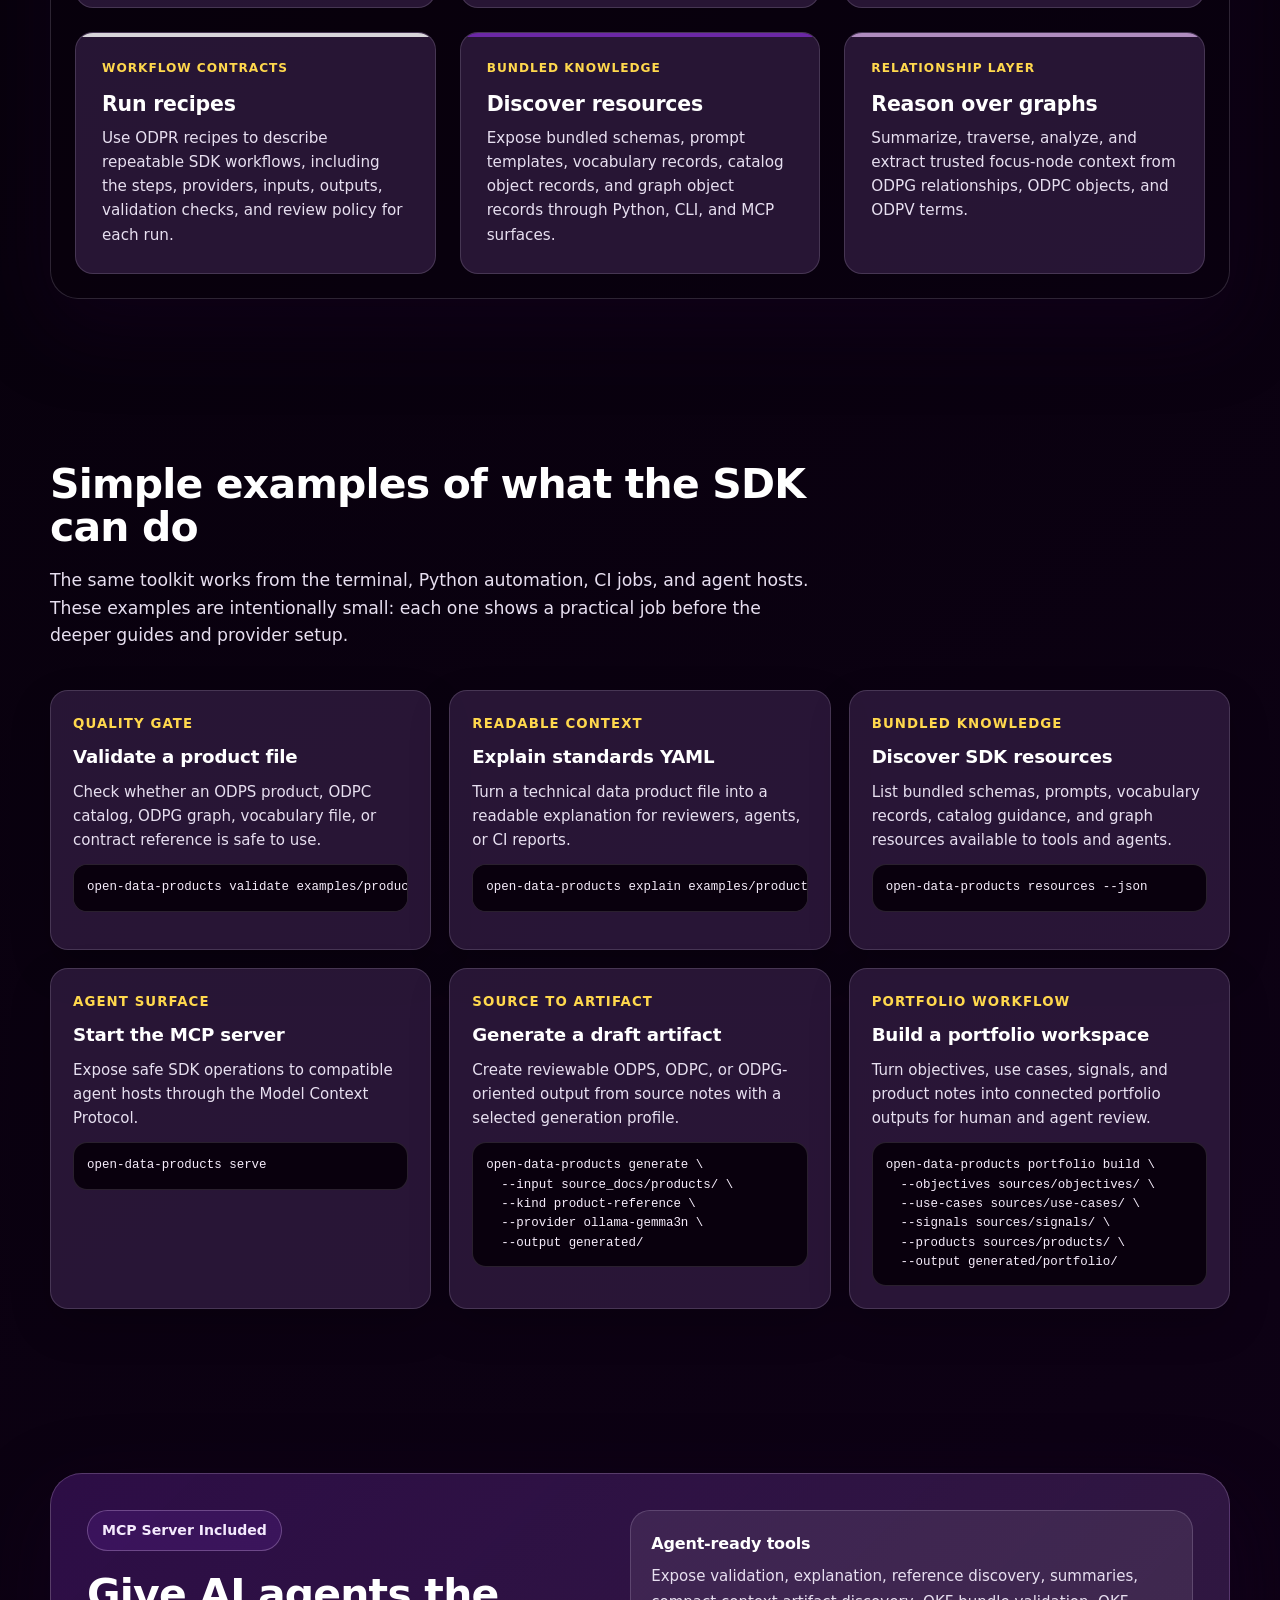
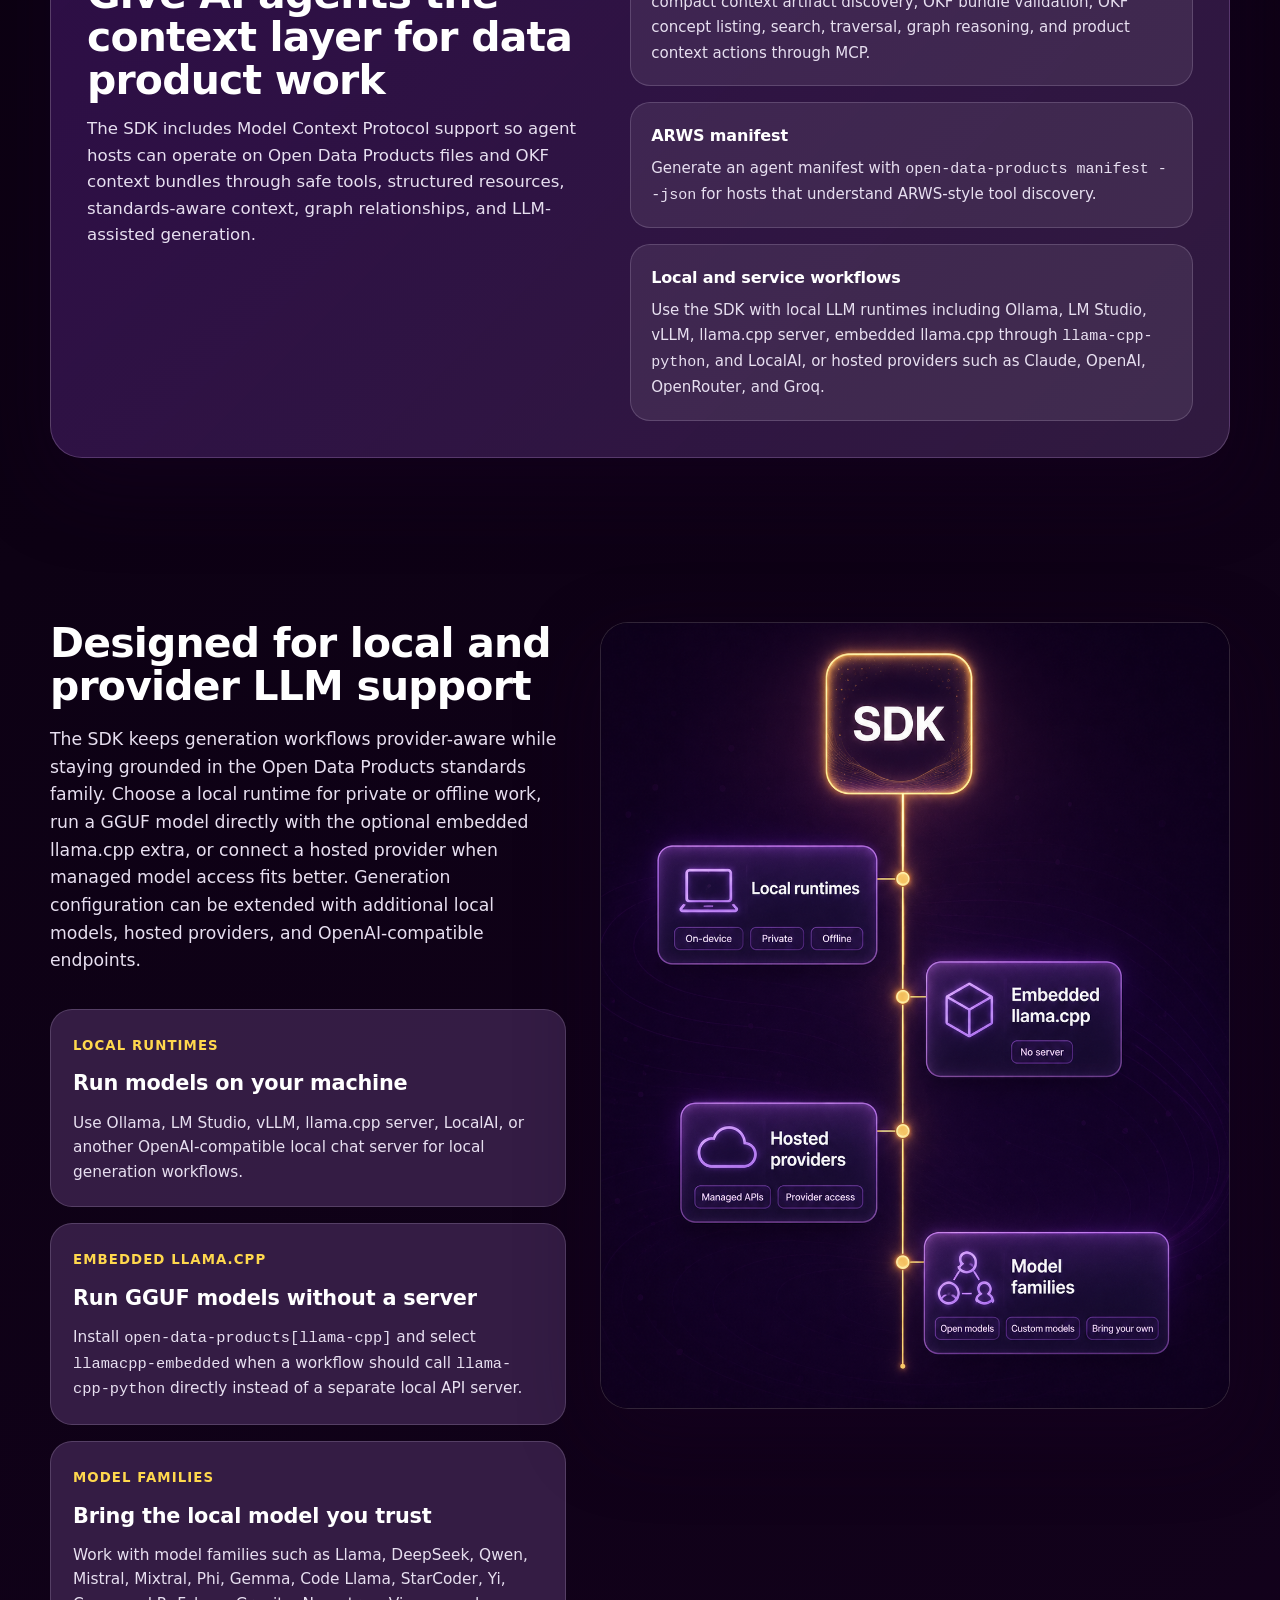
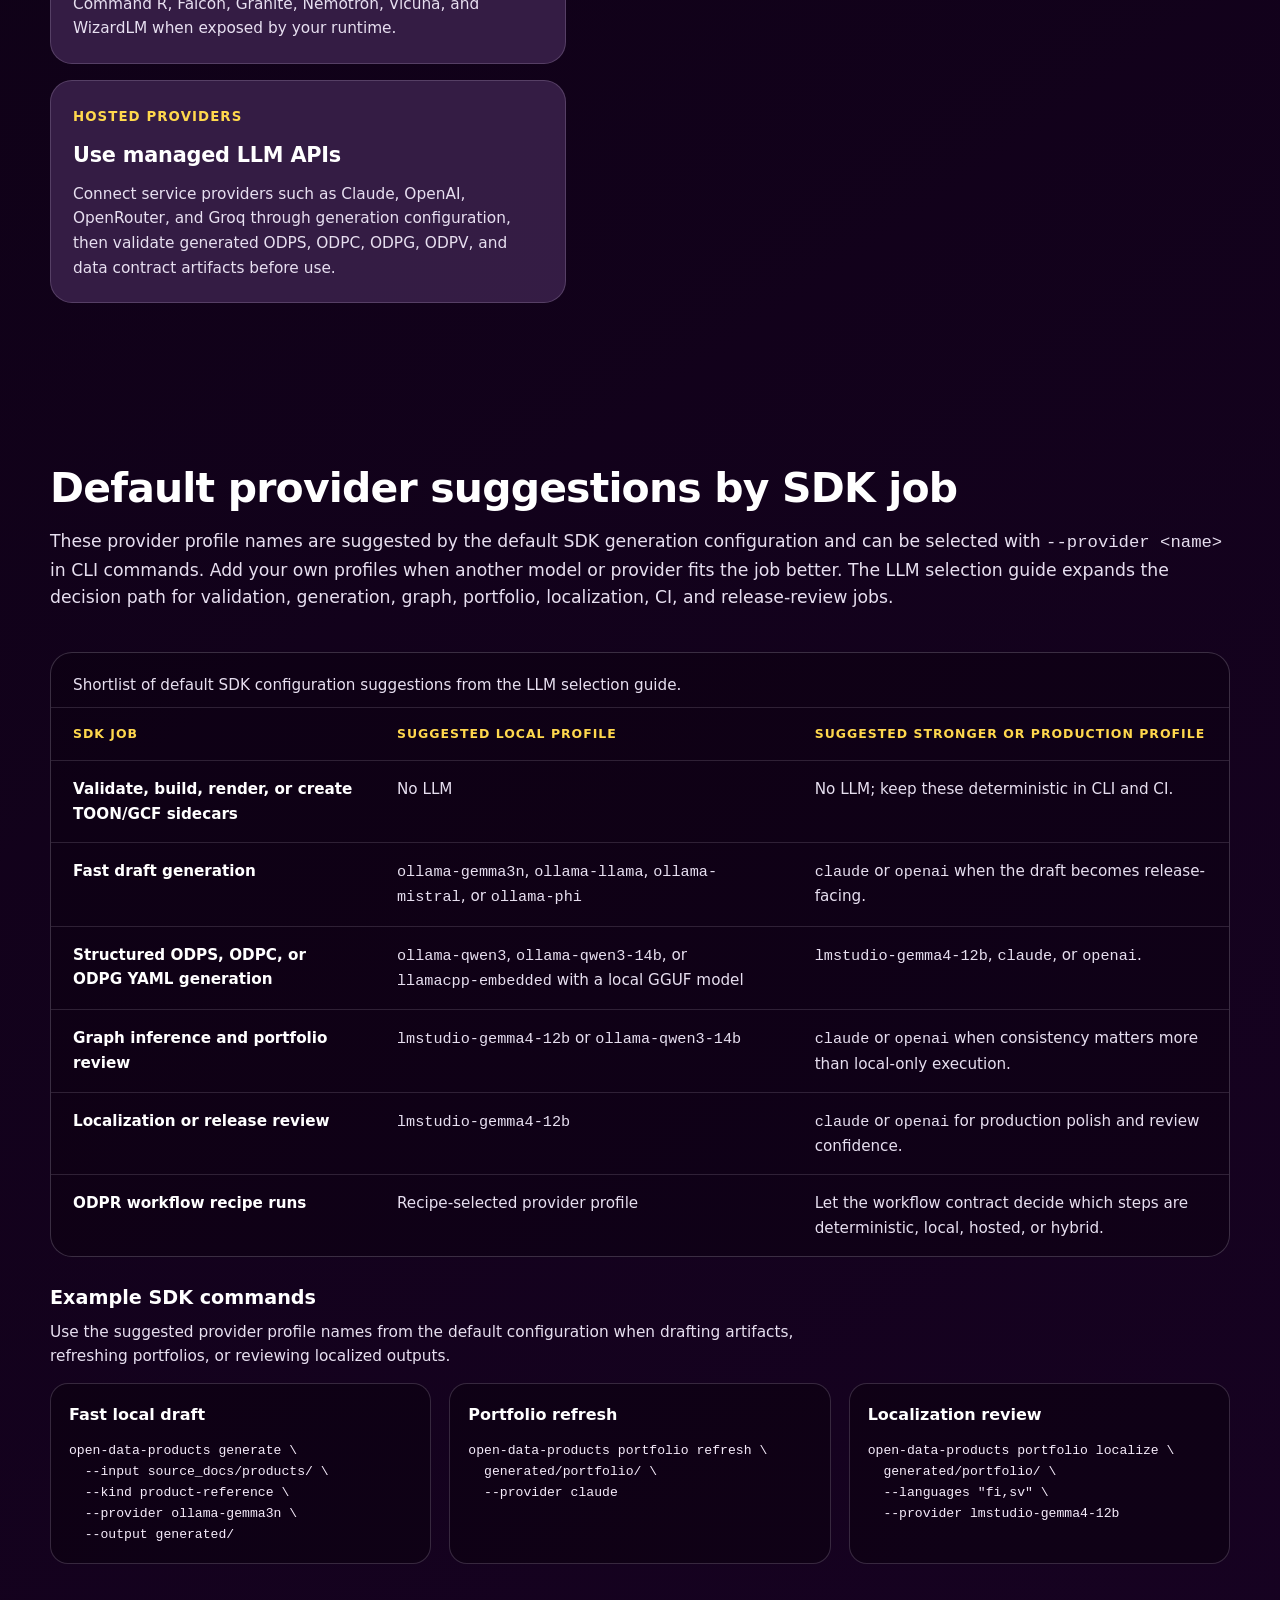
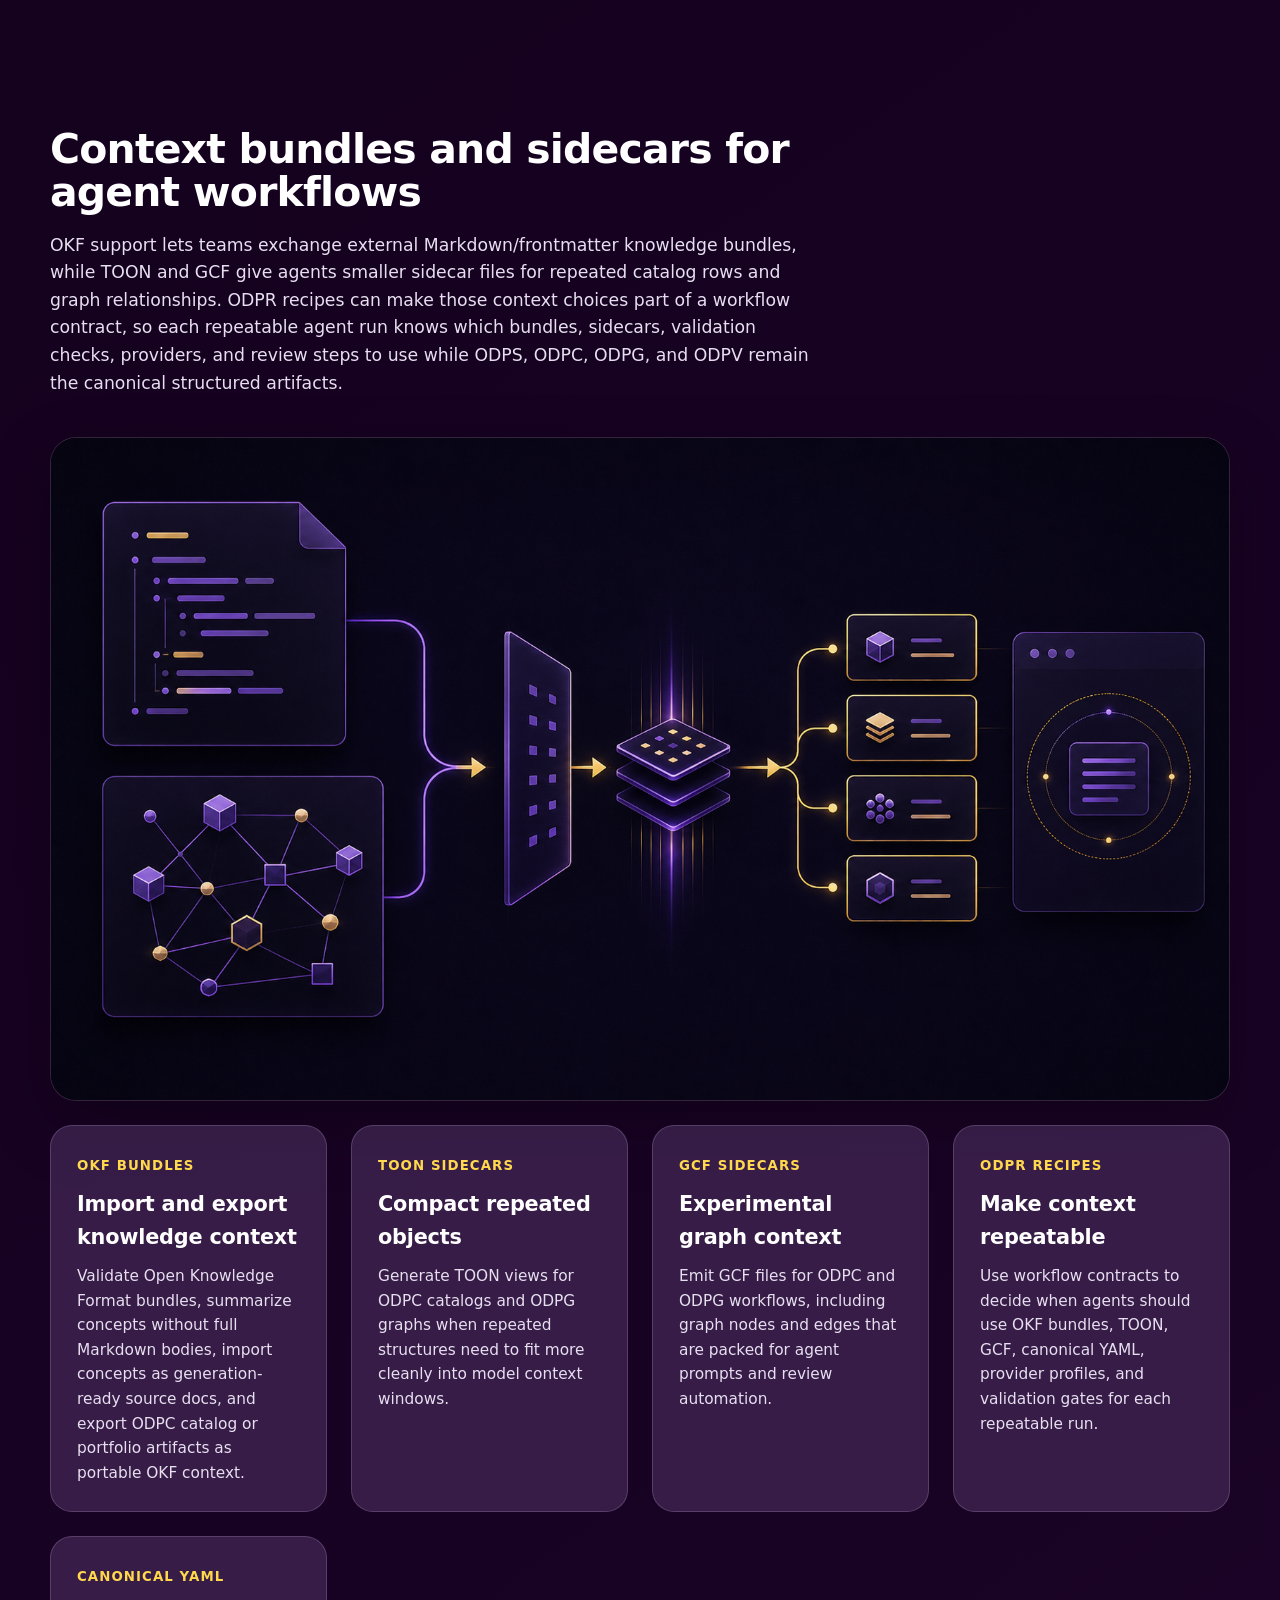
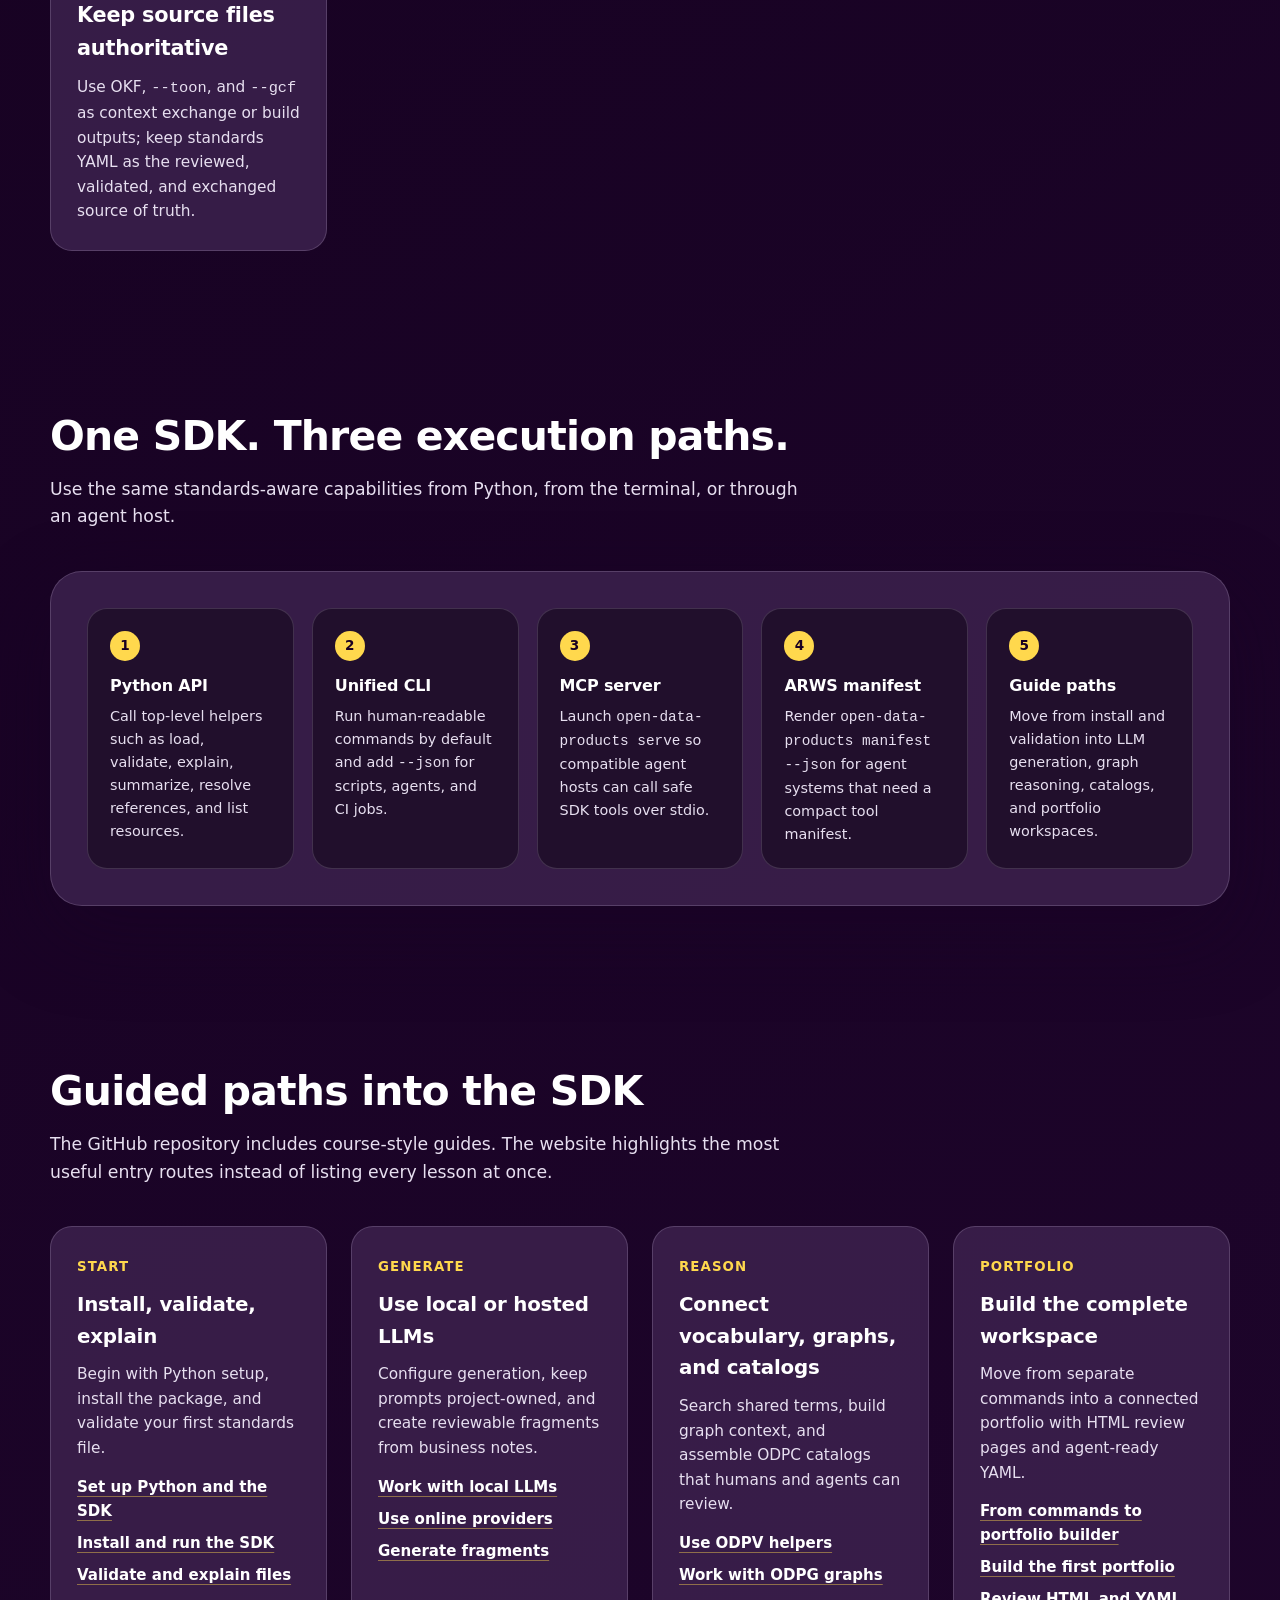
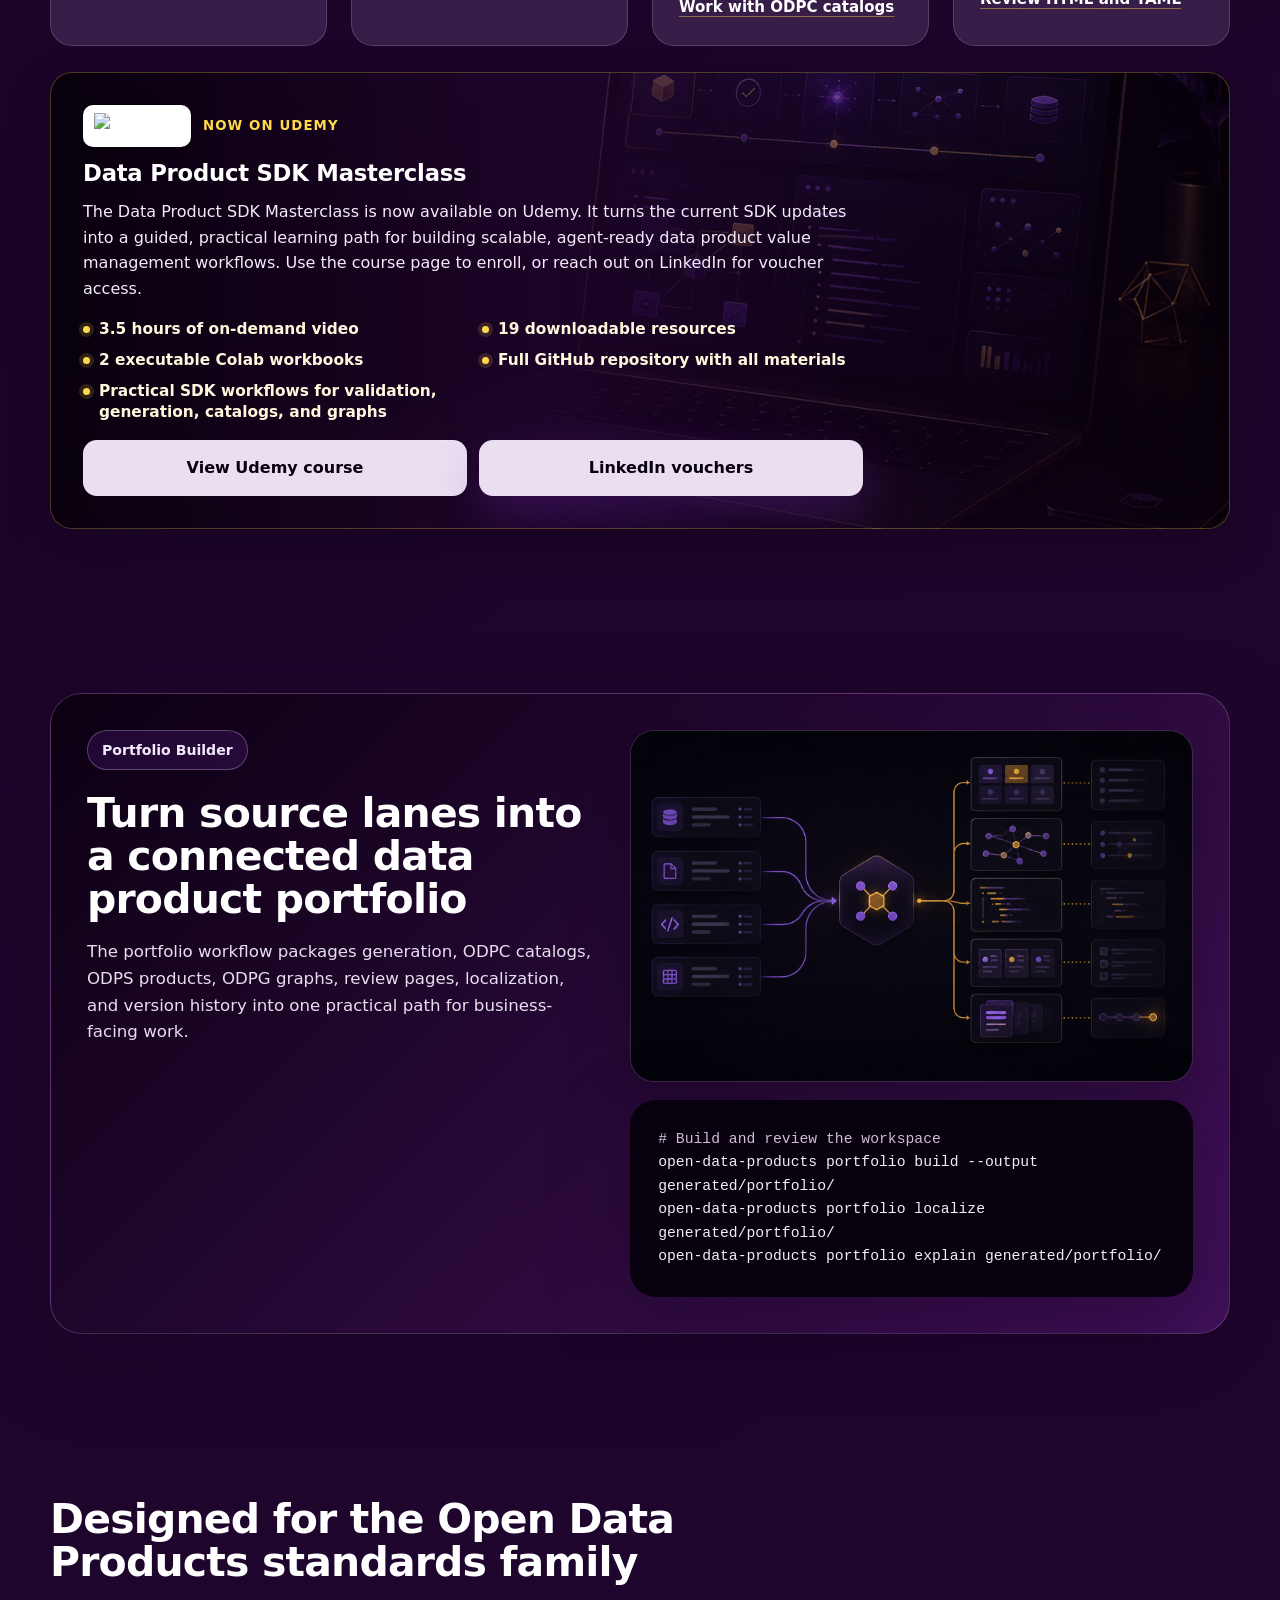
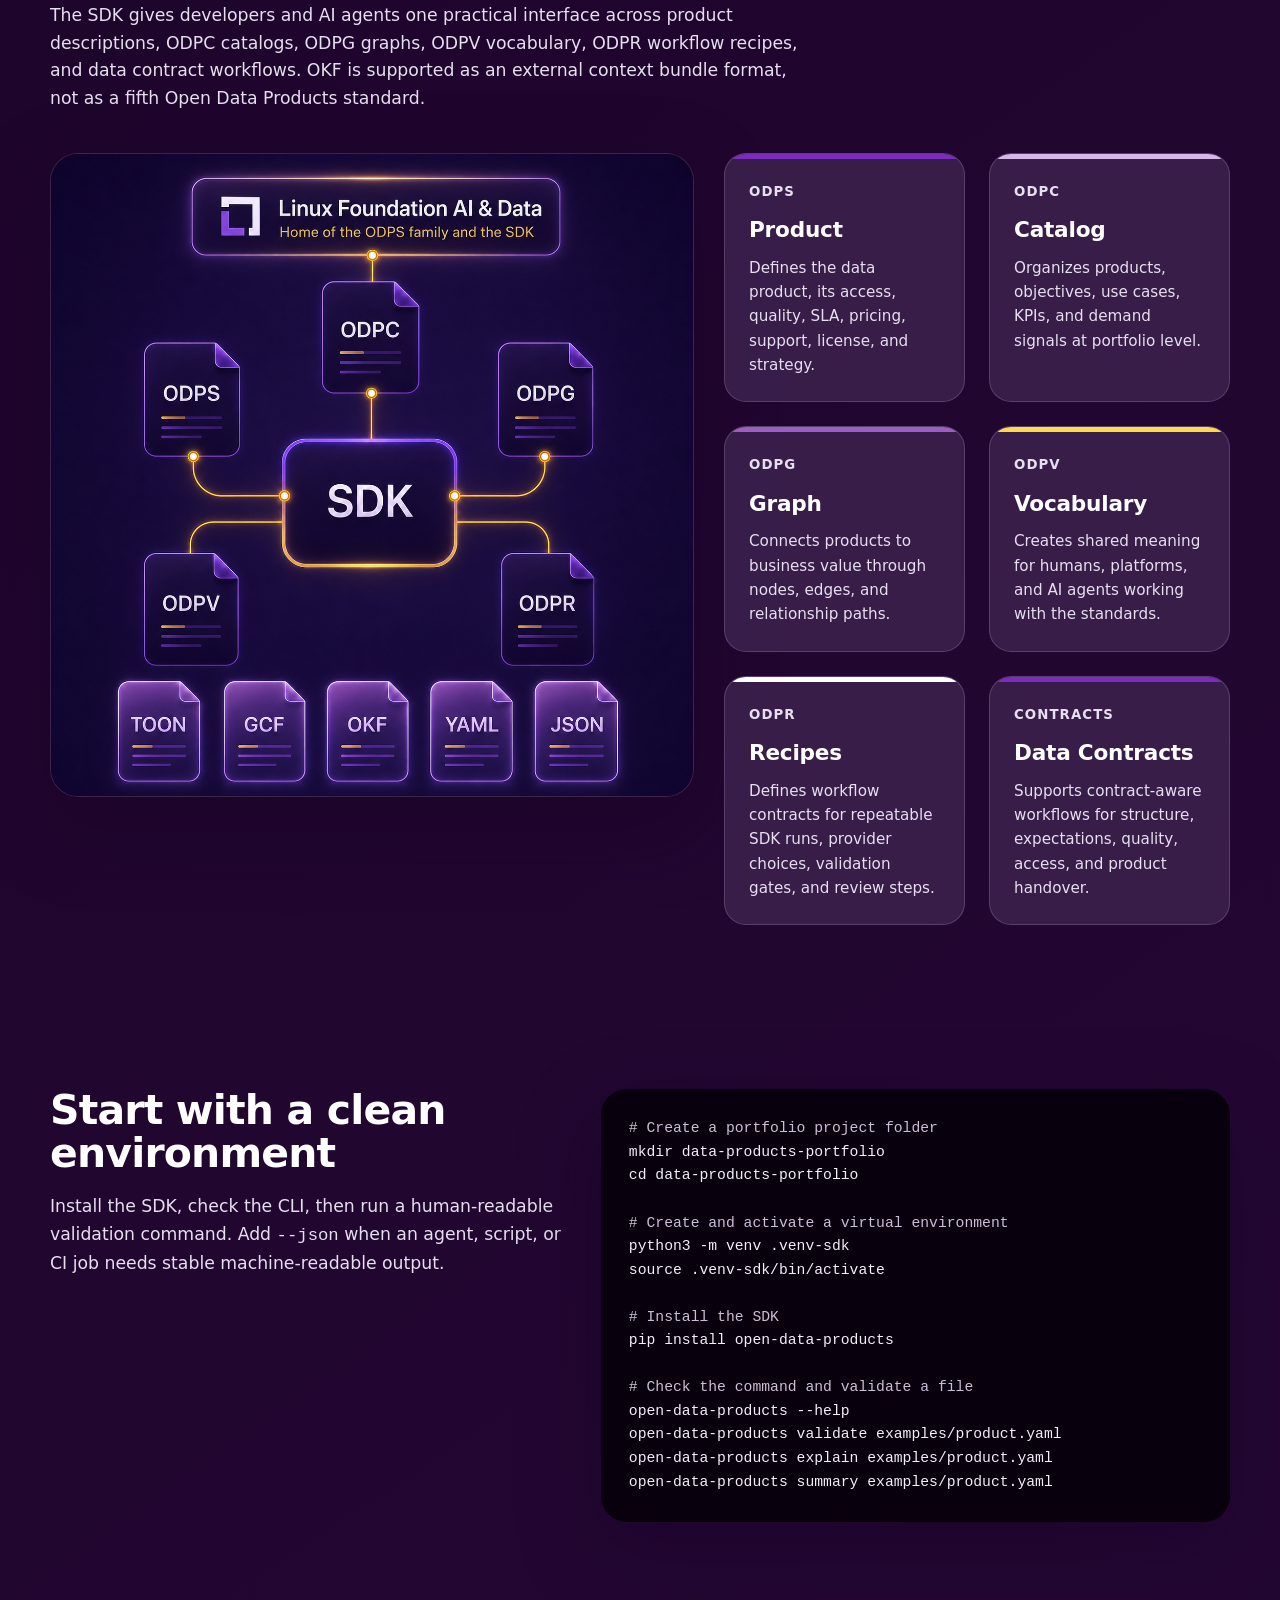
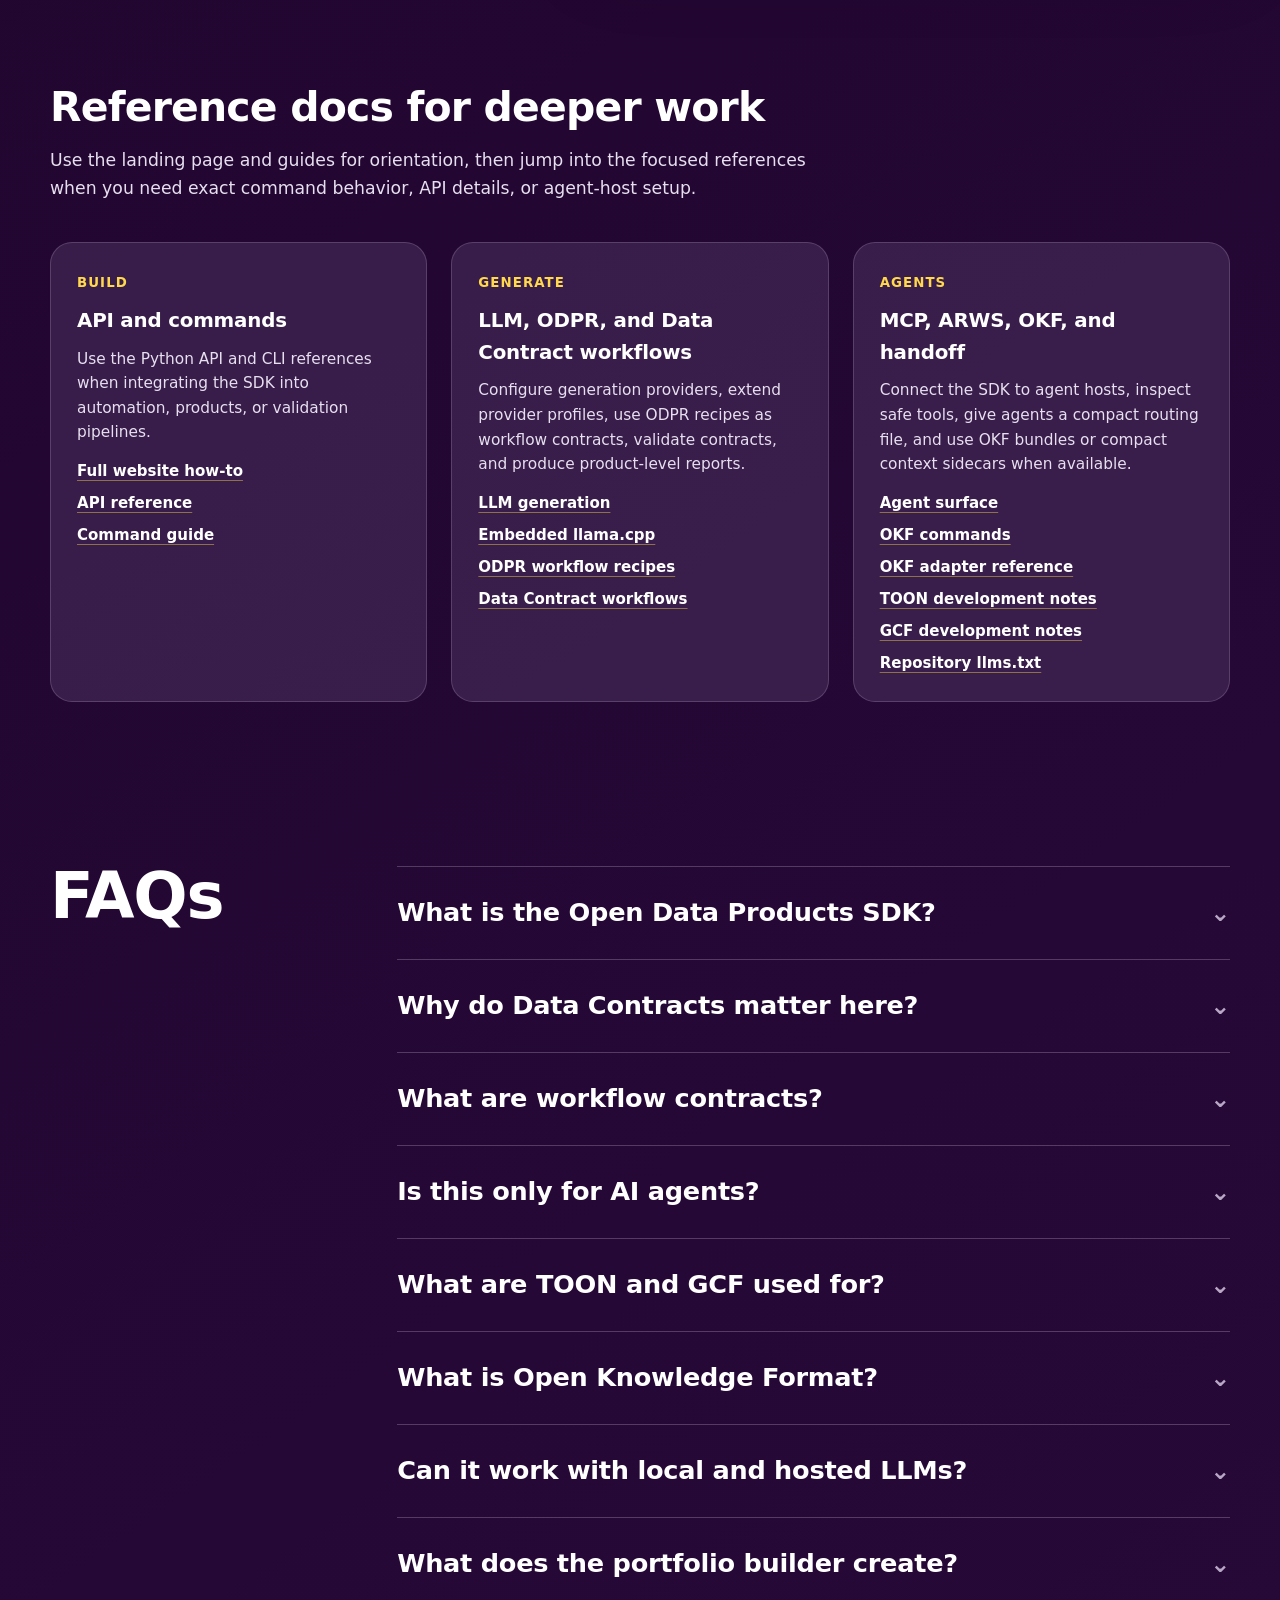
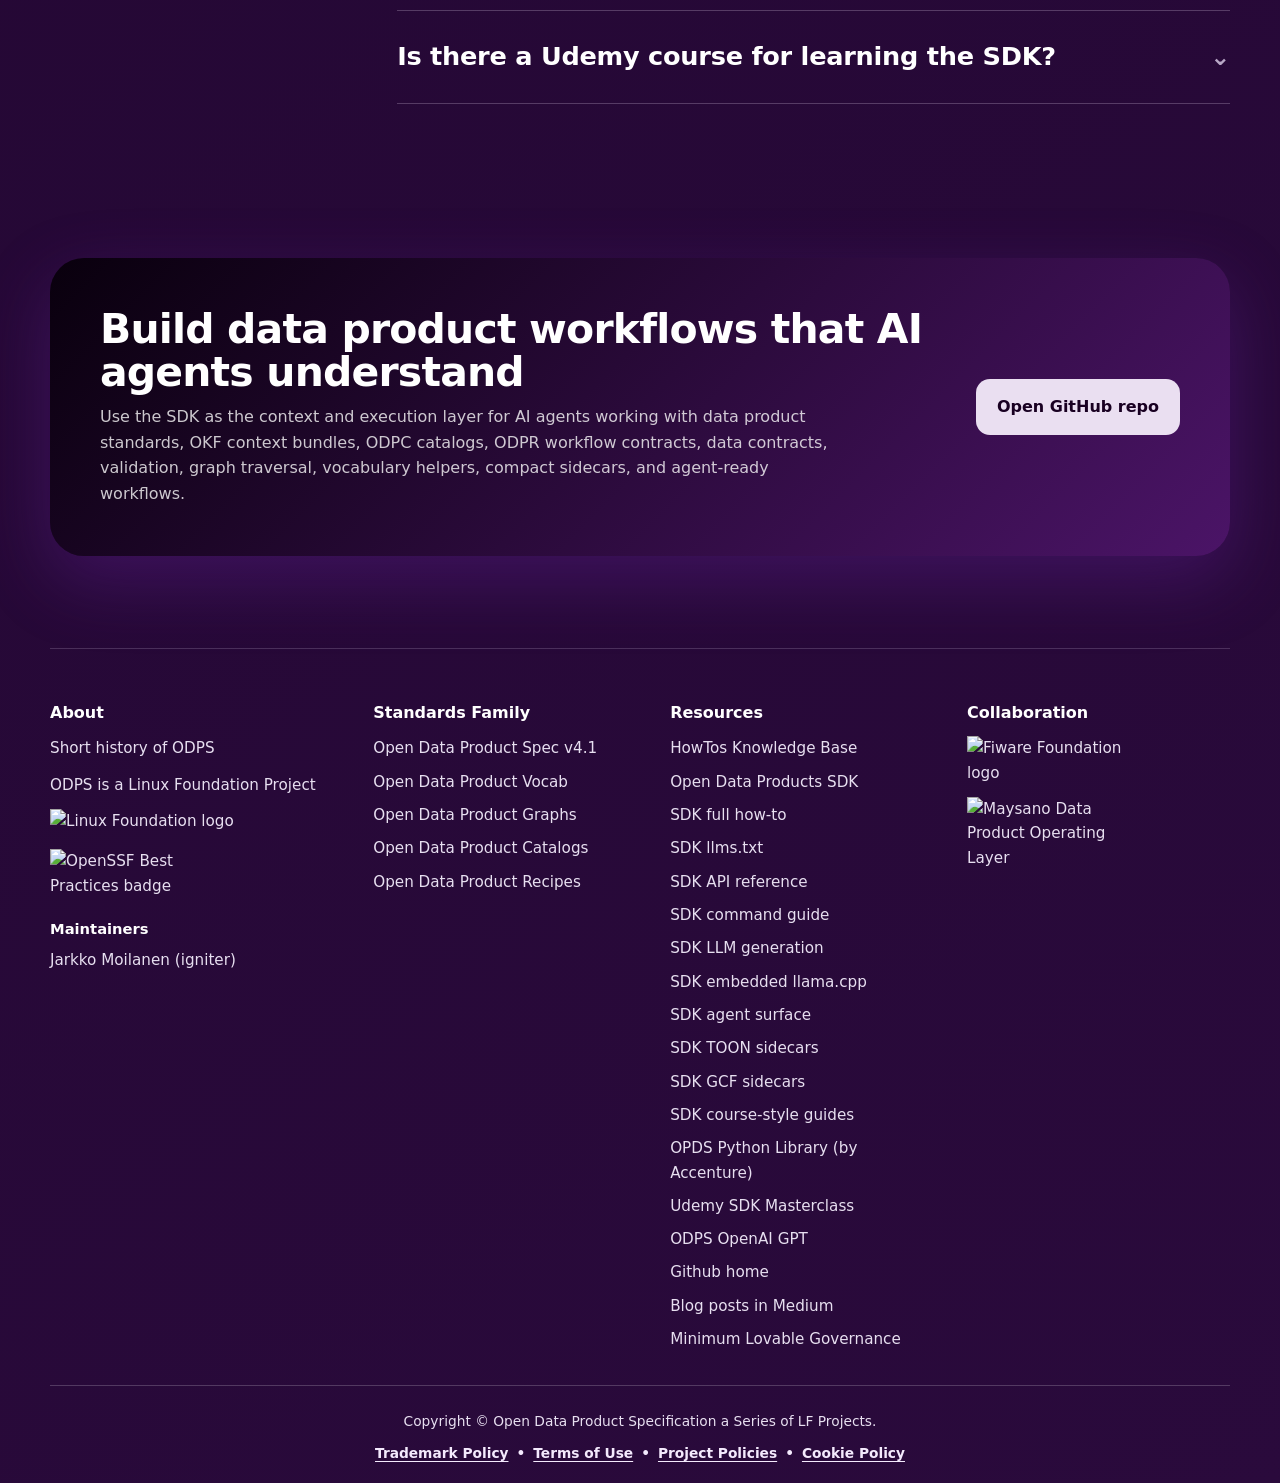
==== commit ba2bead8: "Label homepage docs link as how-to" ====
--- a/index.html
+++ b/index.html
@@ -1662,7 +1662,7 @@
       <nav class="main-nav" id="main-nav" aria-label="Main navigation">
         <a href="#why">Why</a>
         <a href="#examples">Examples</a>
-        <a href="docs/index.html">Docs</a>
+        <a href="docs/index.html">How-to</a>
         <a href="#mcp">MCP</a>
         <a href="#portfolio">Portfolio</a>
         <a href="#start">Start</a>
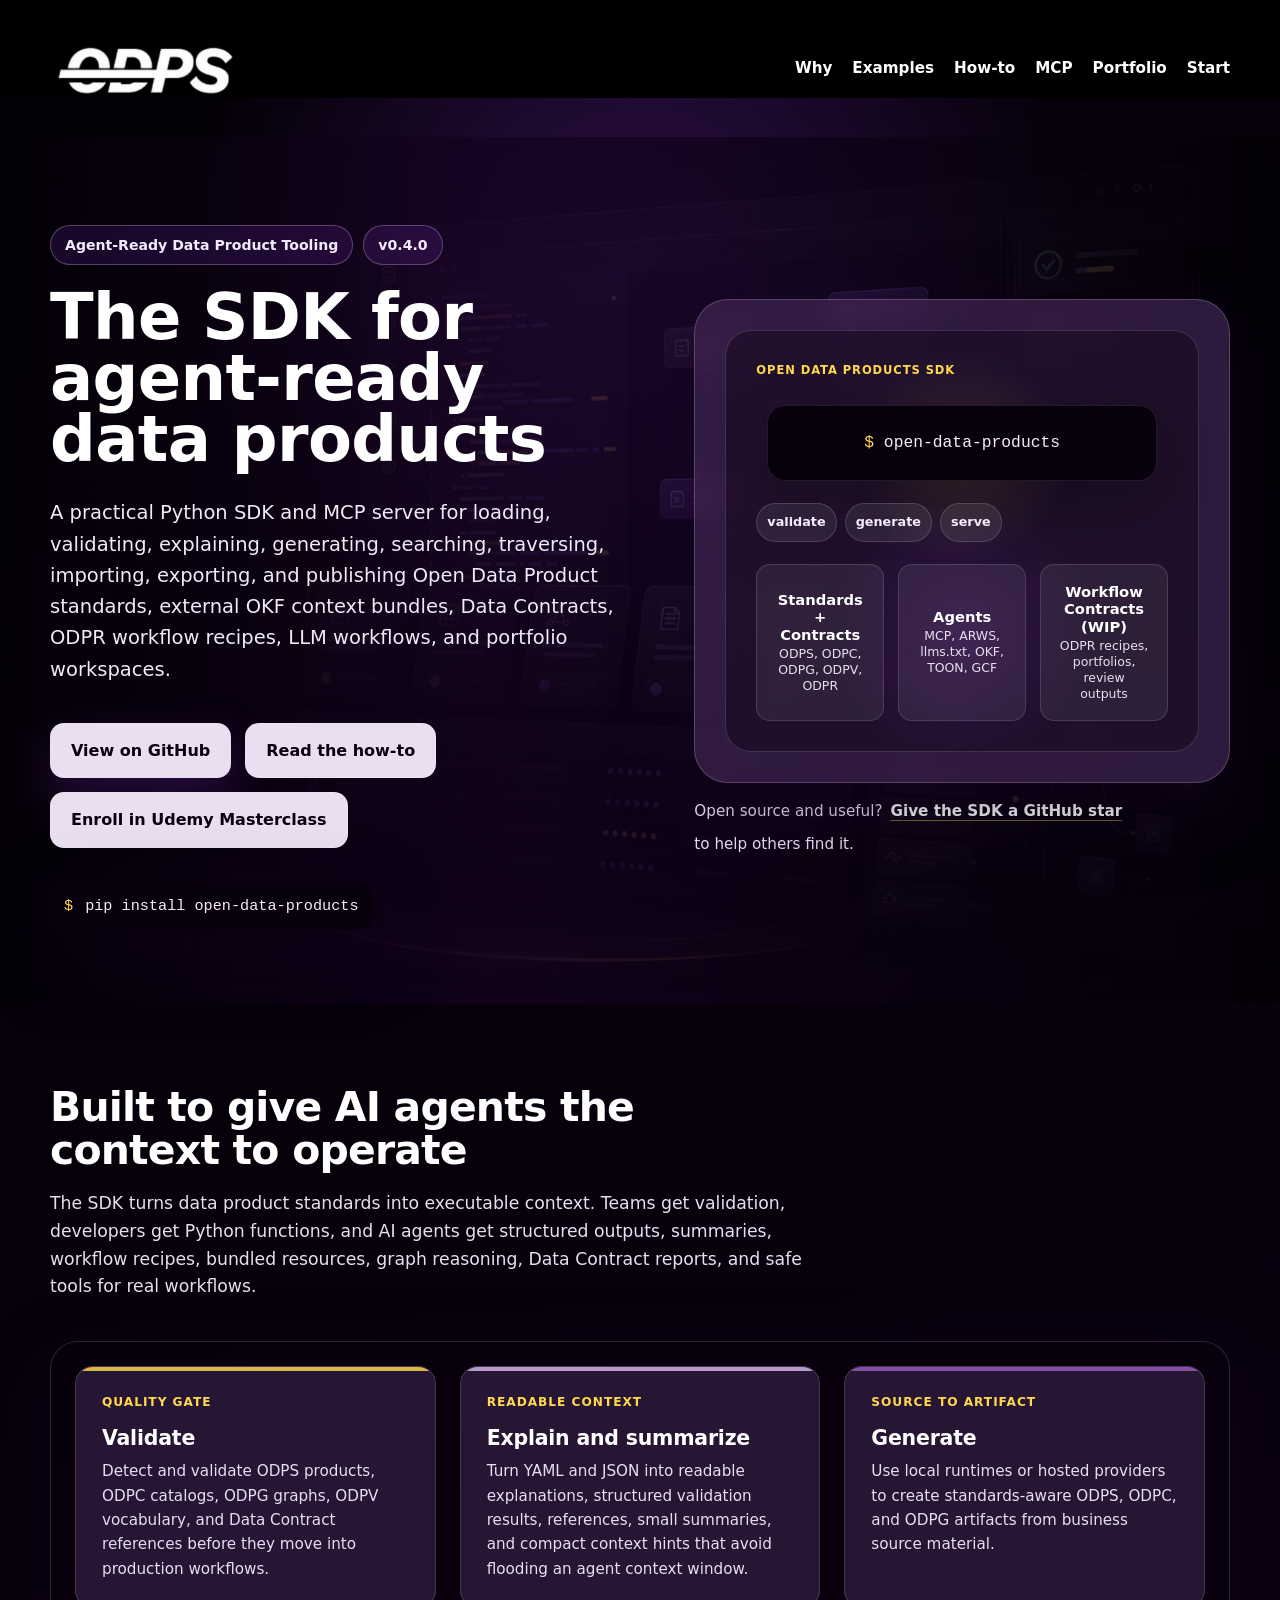
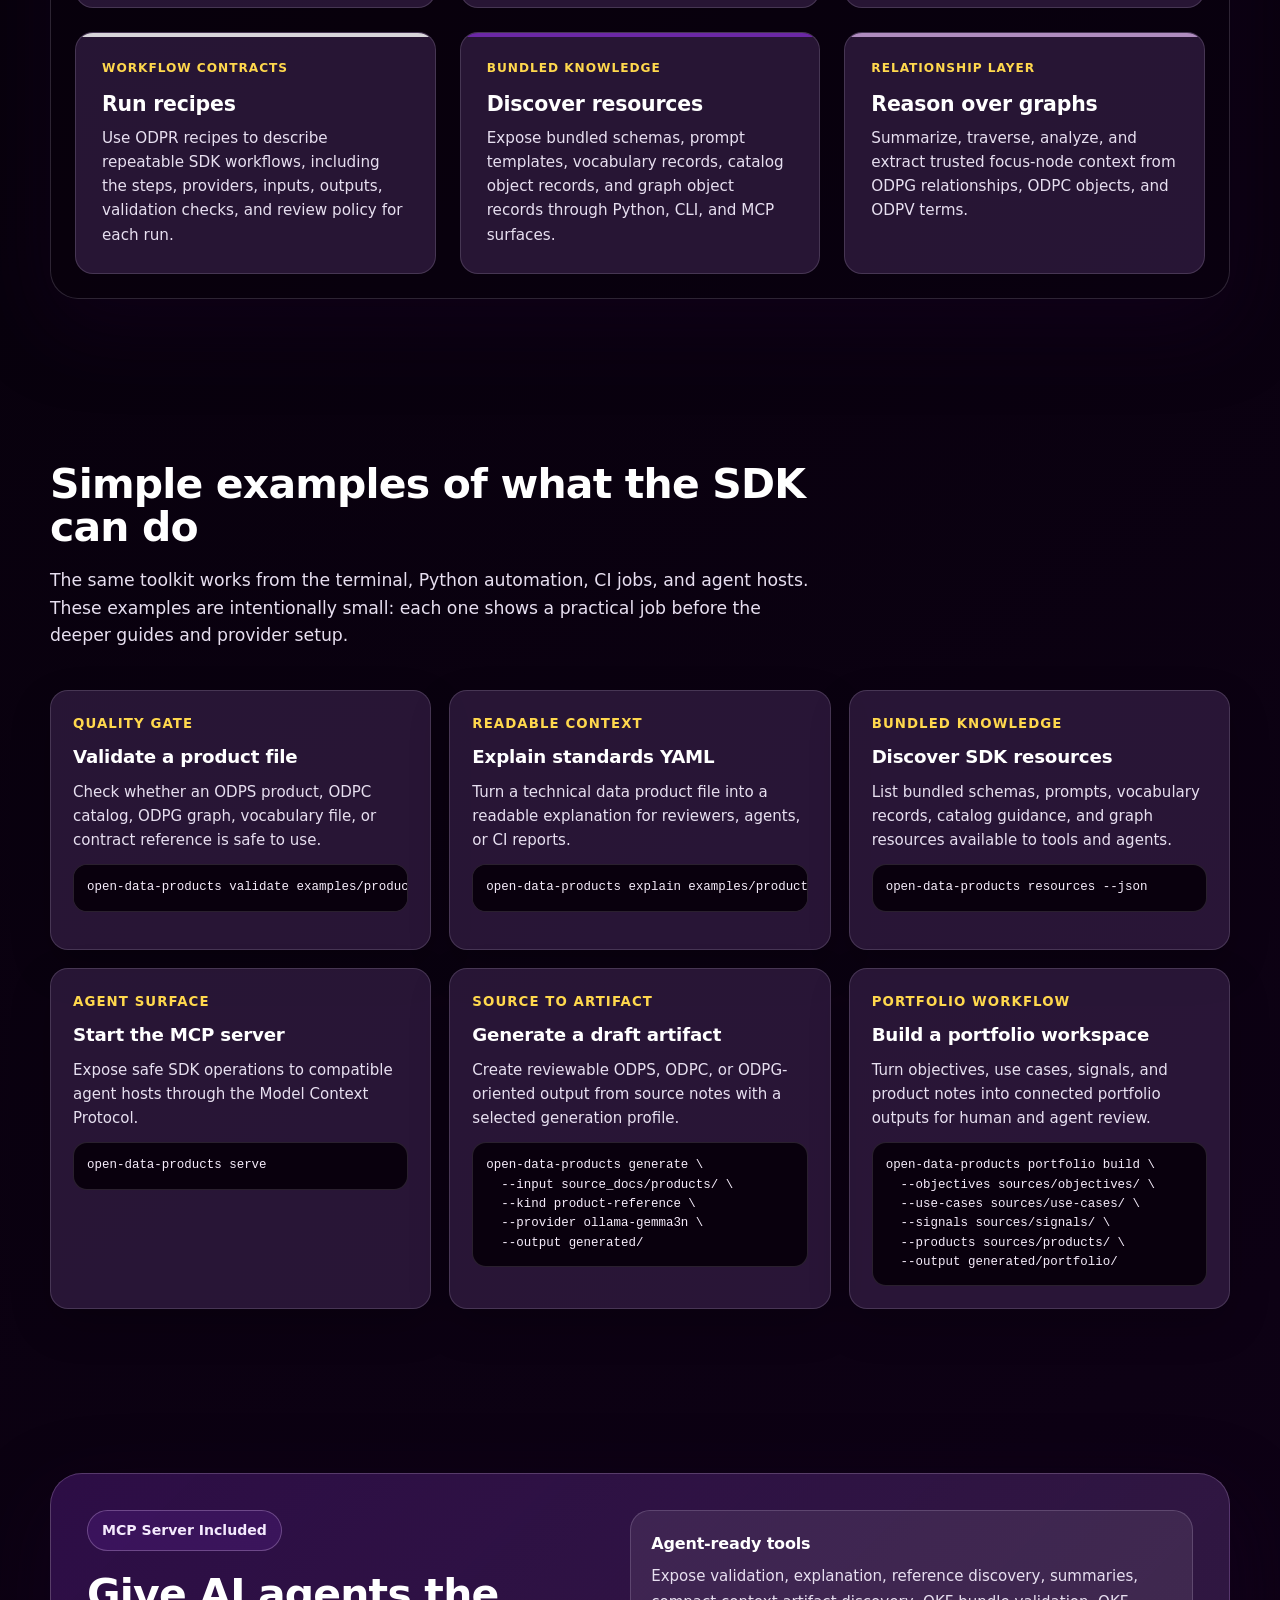
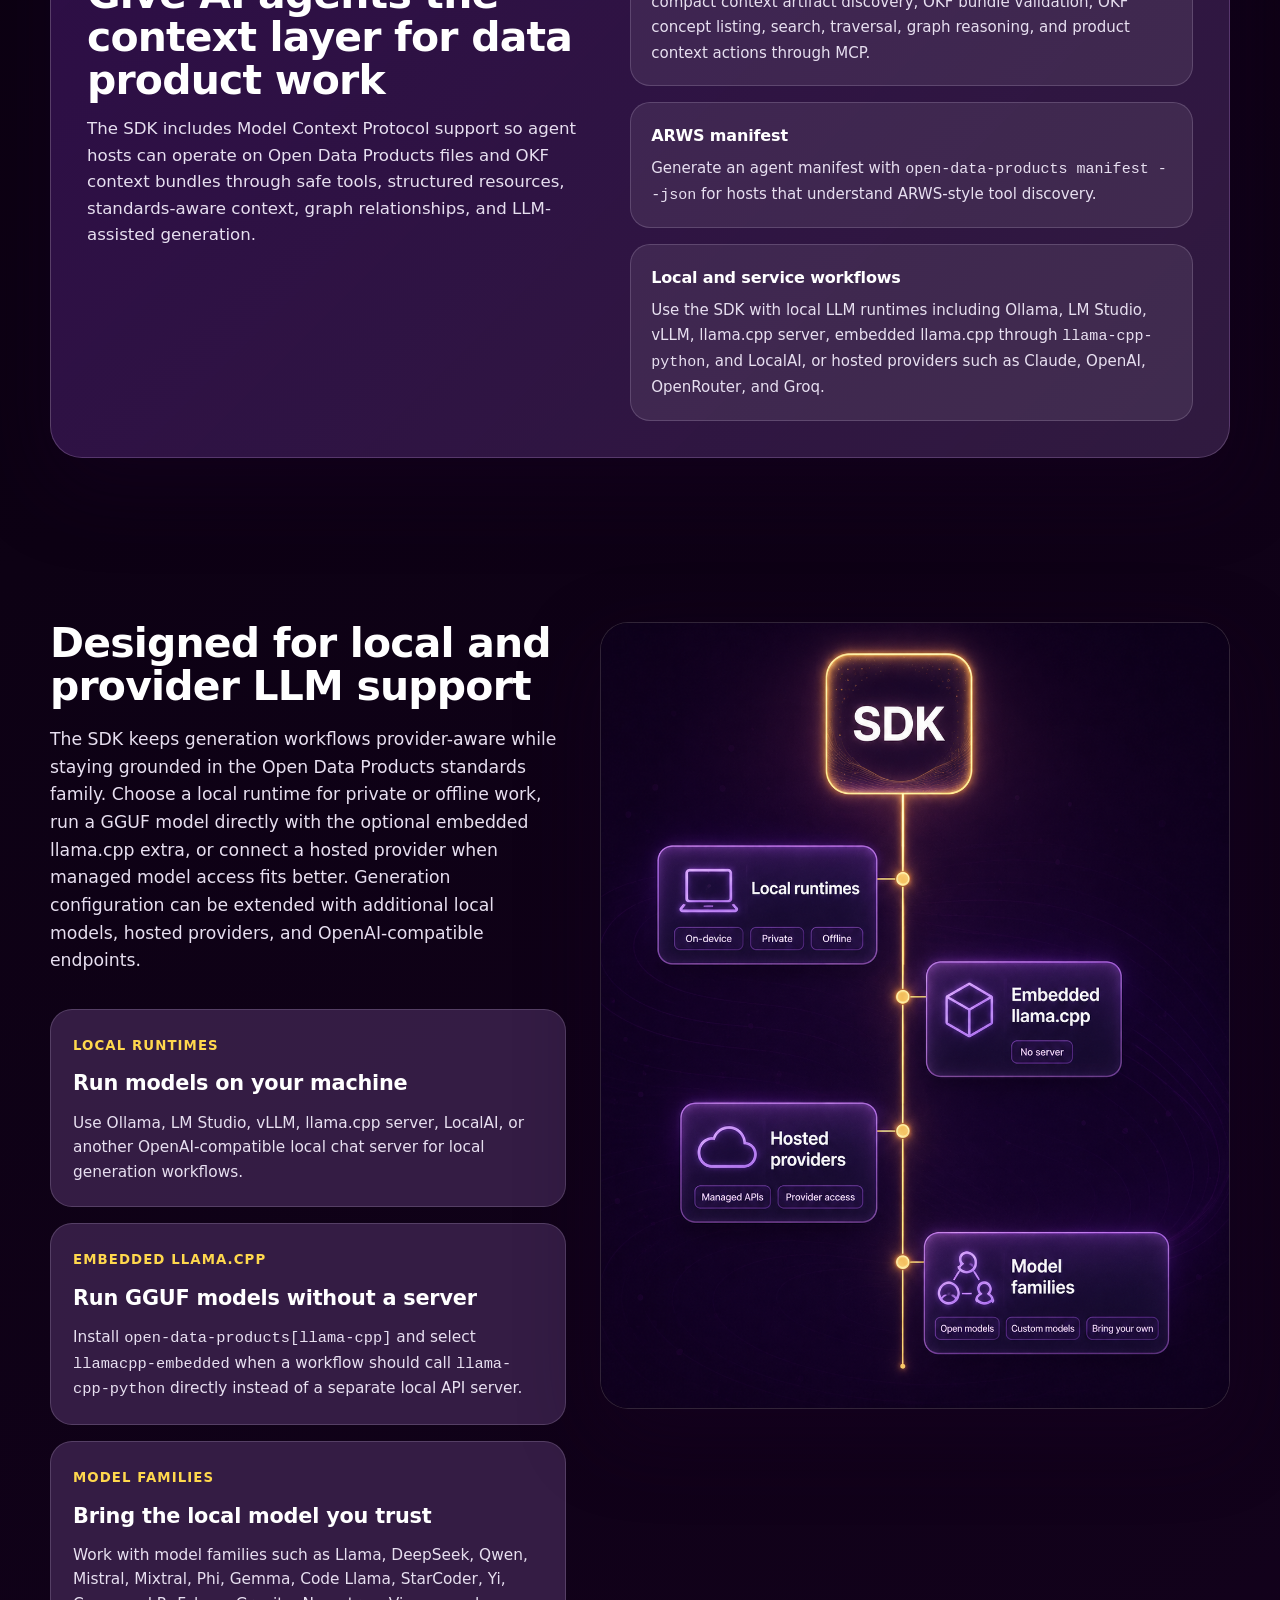
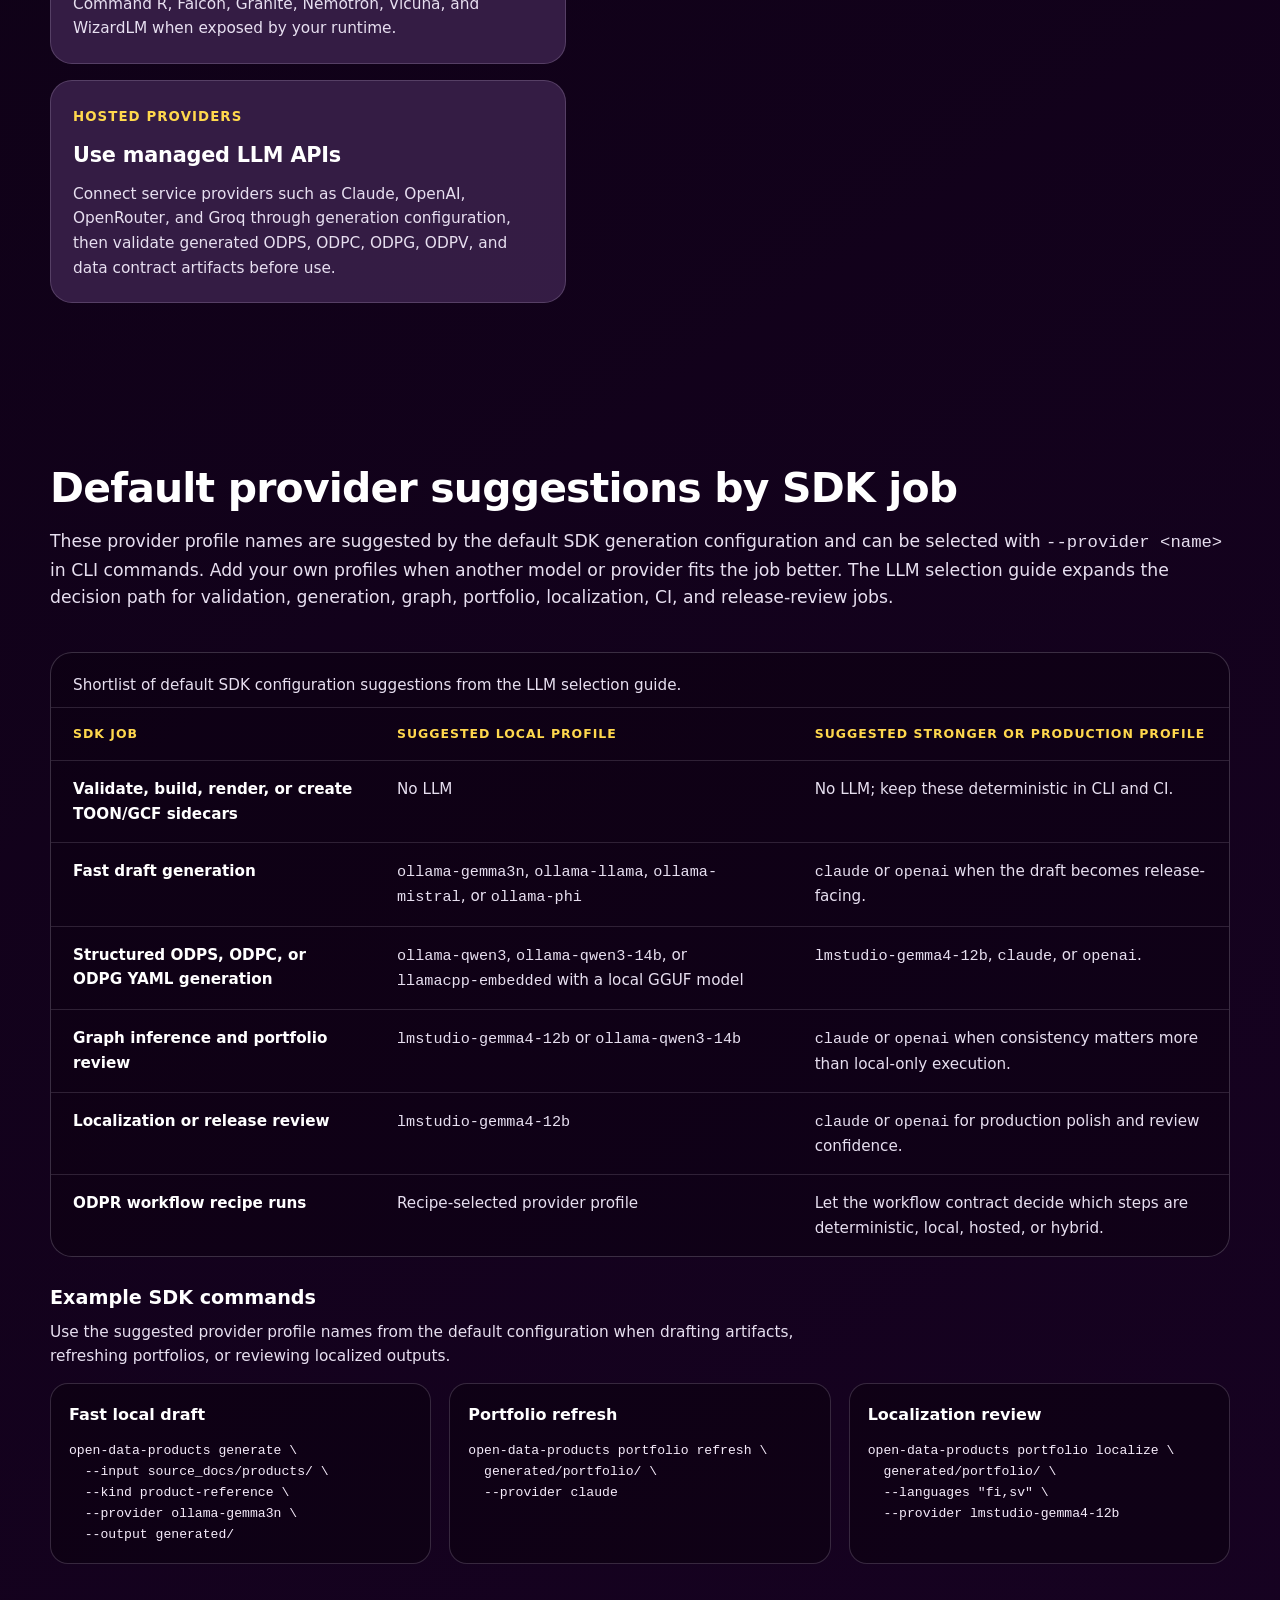
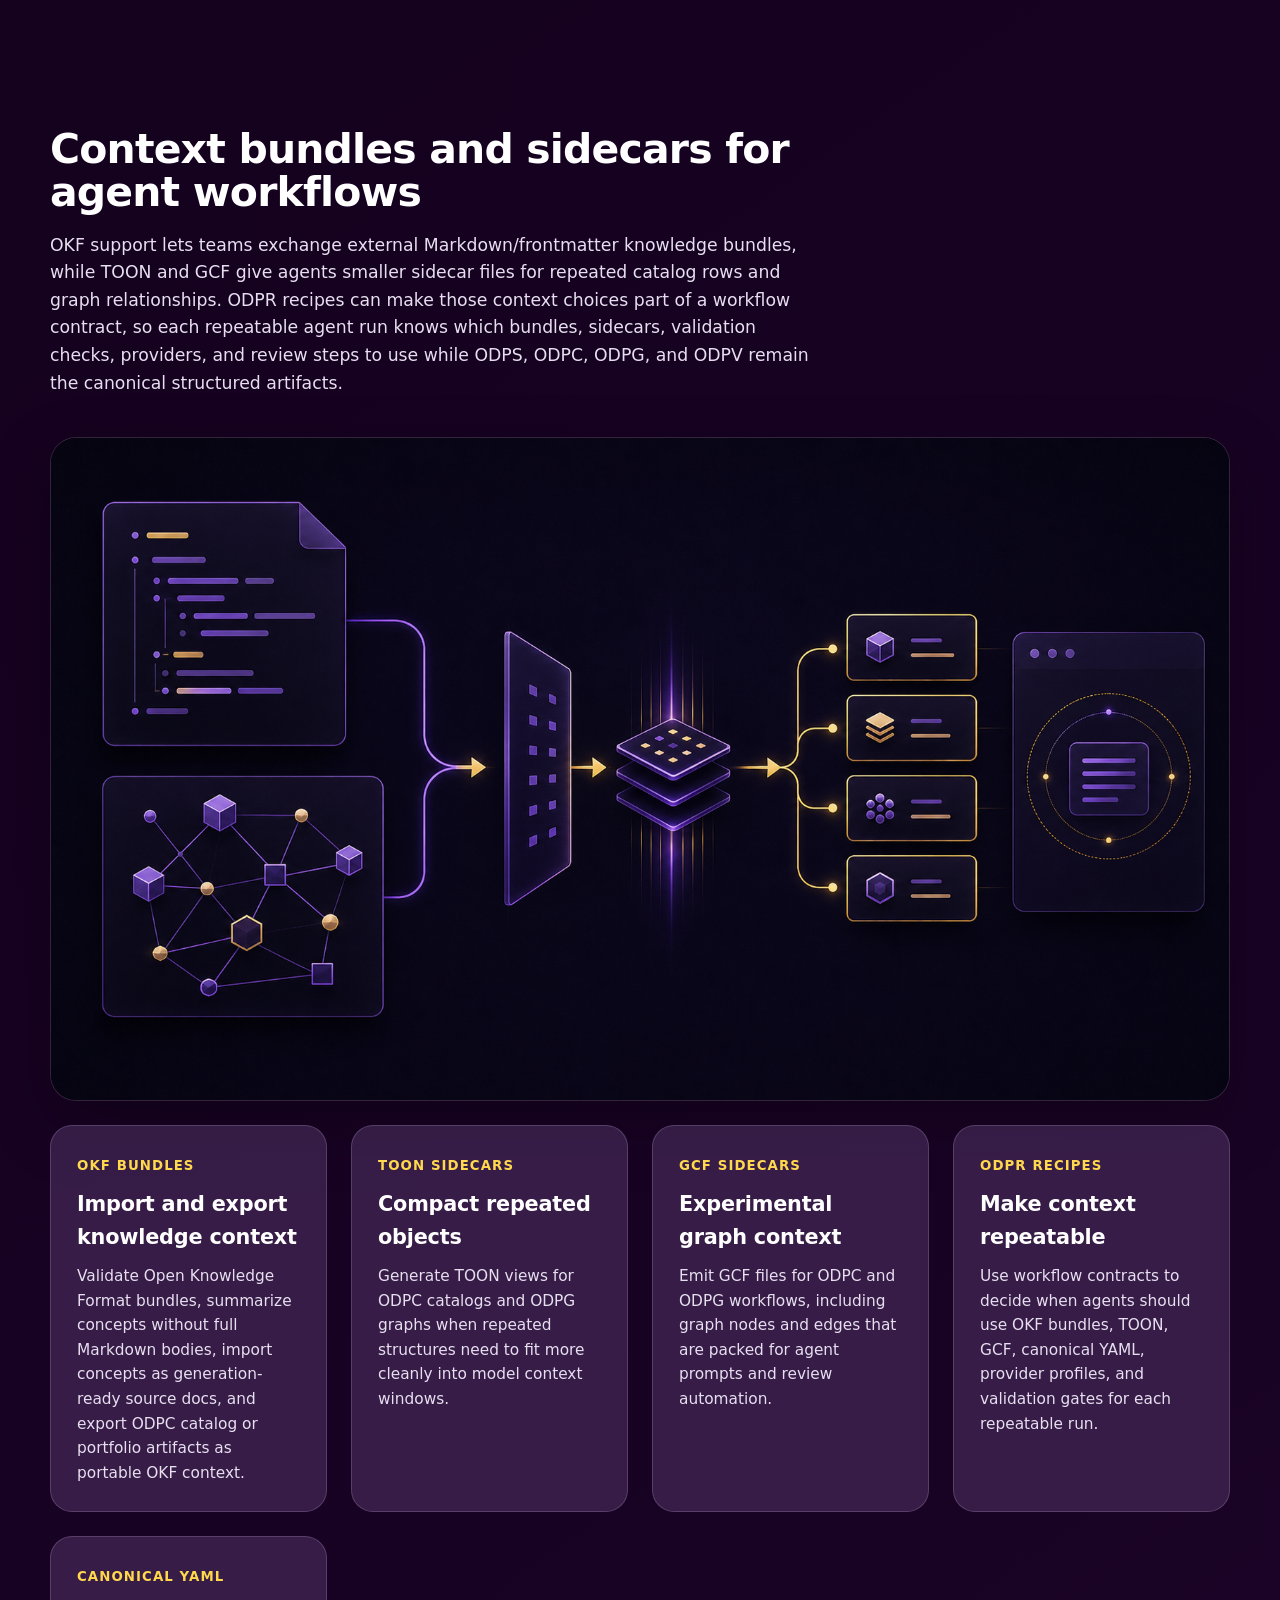
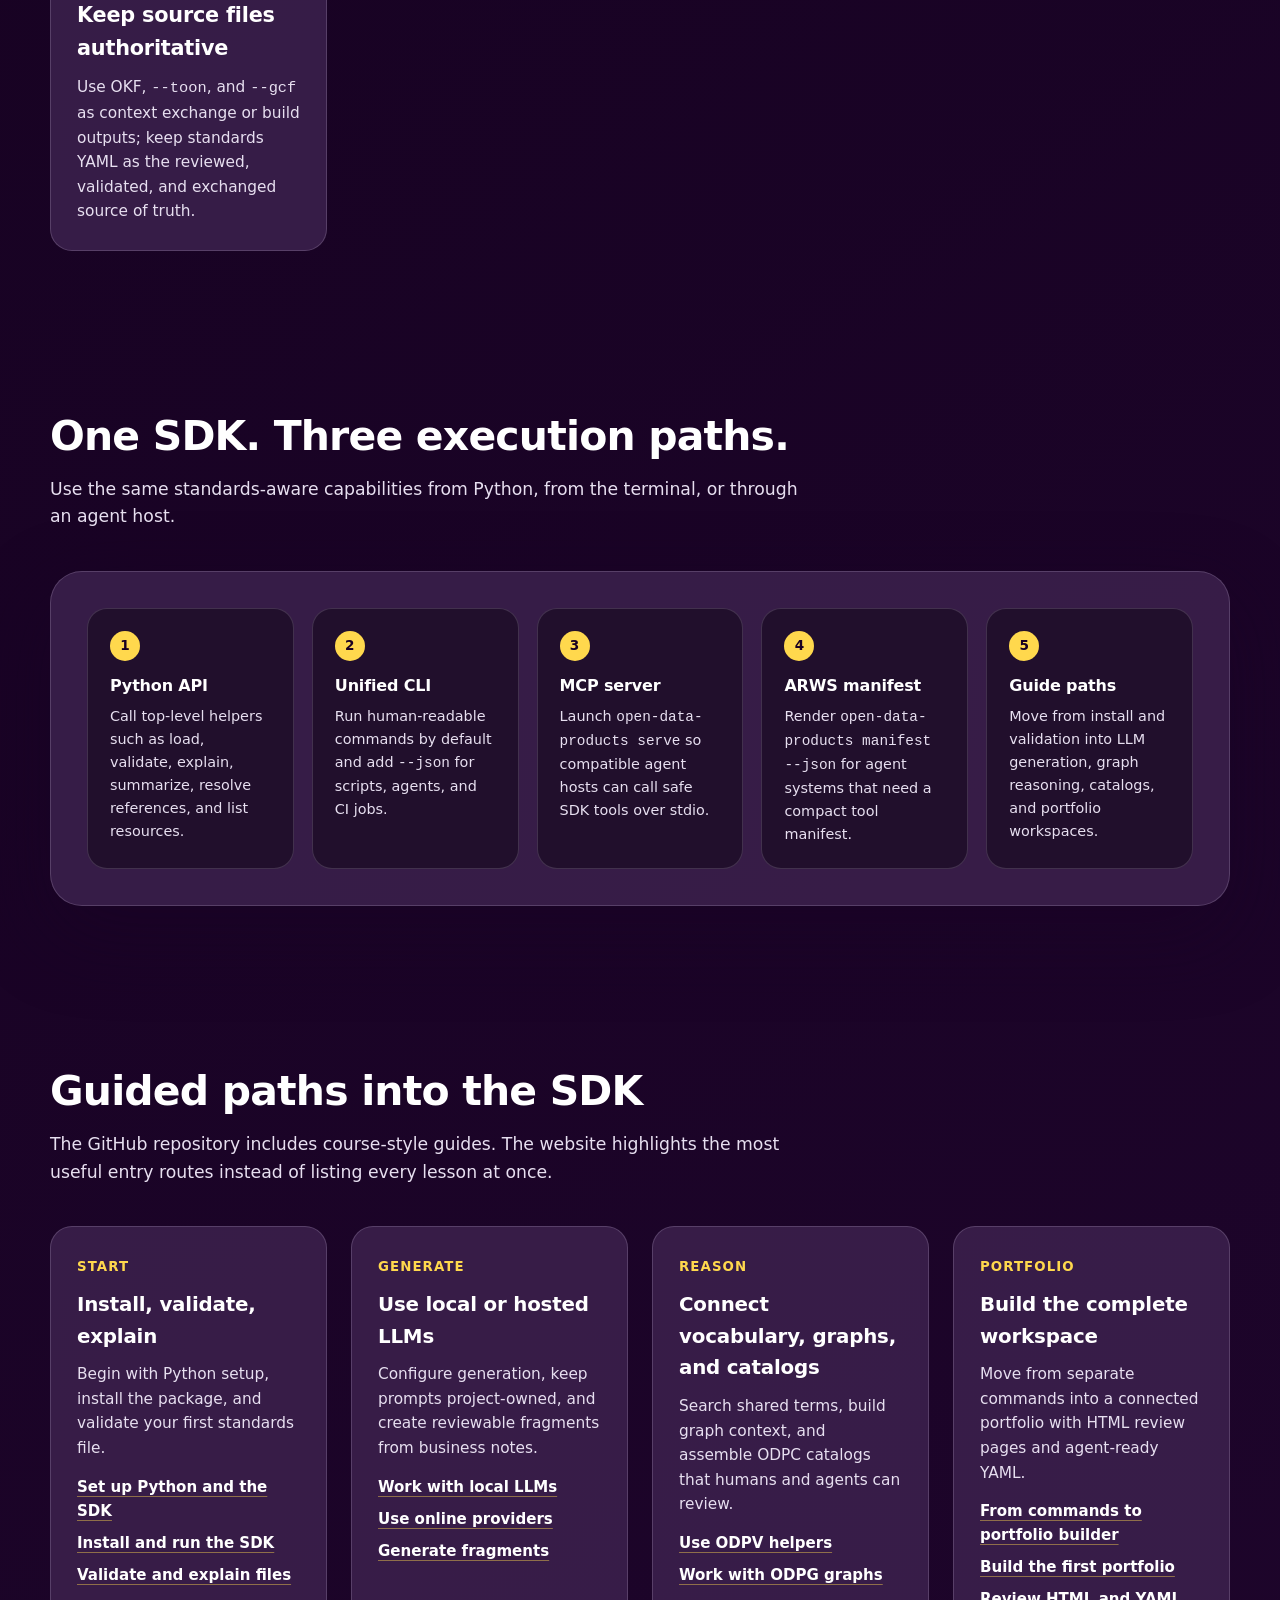
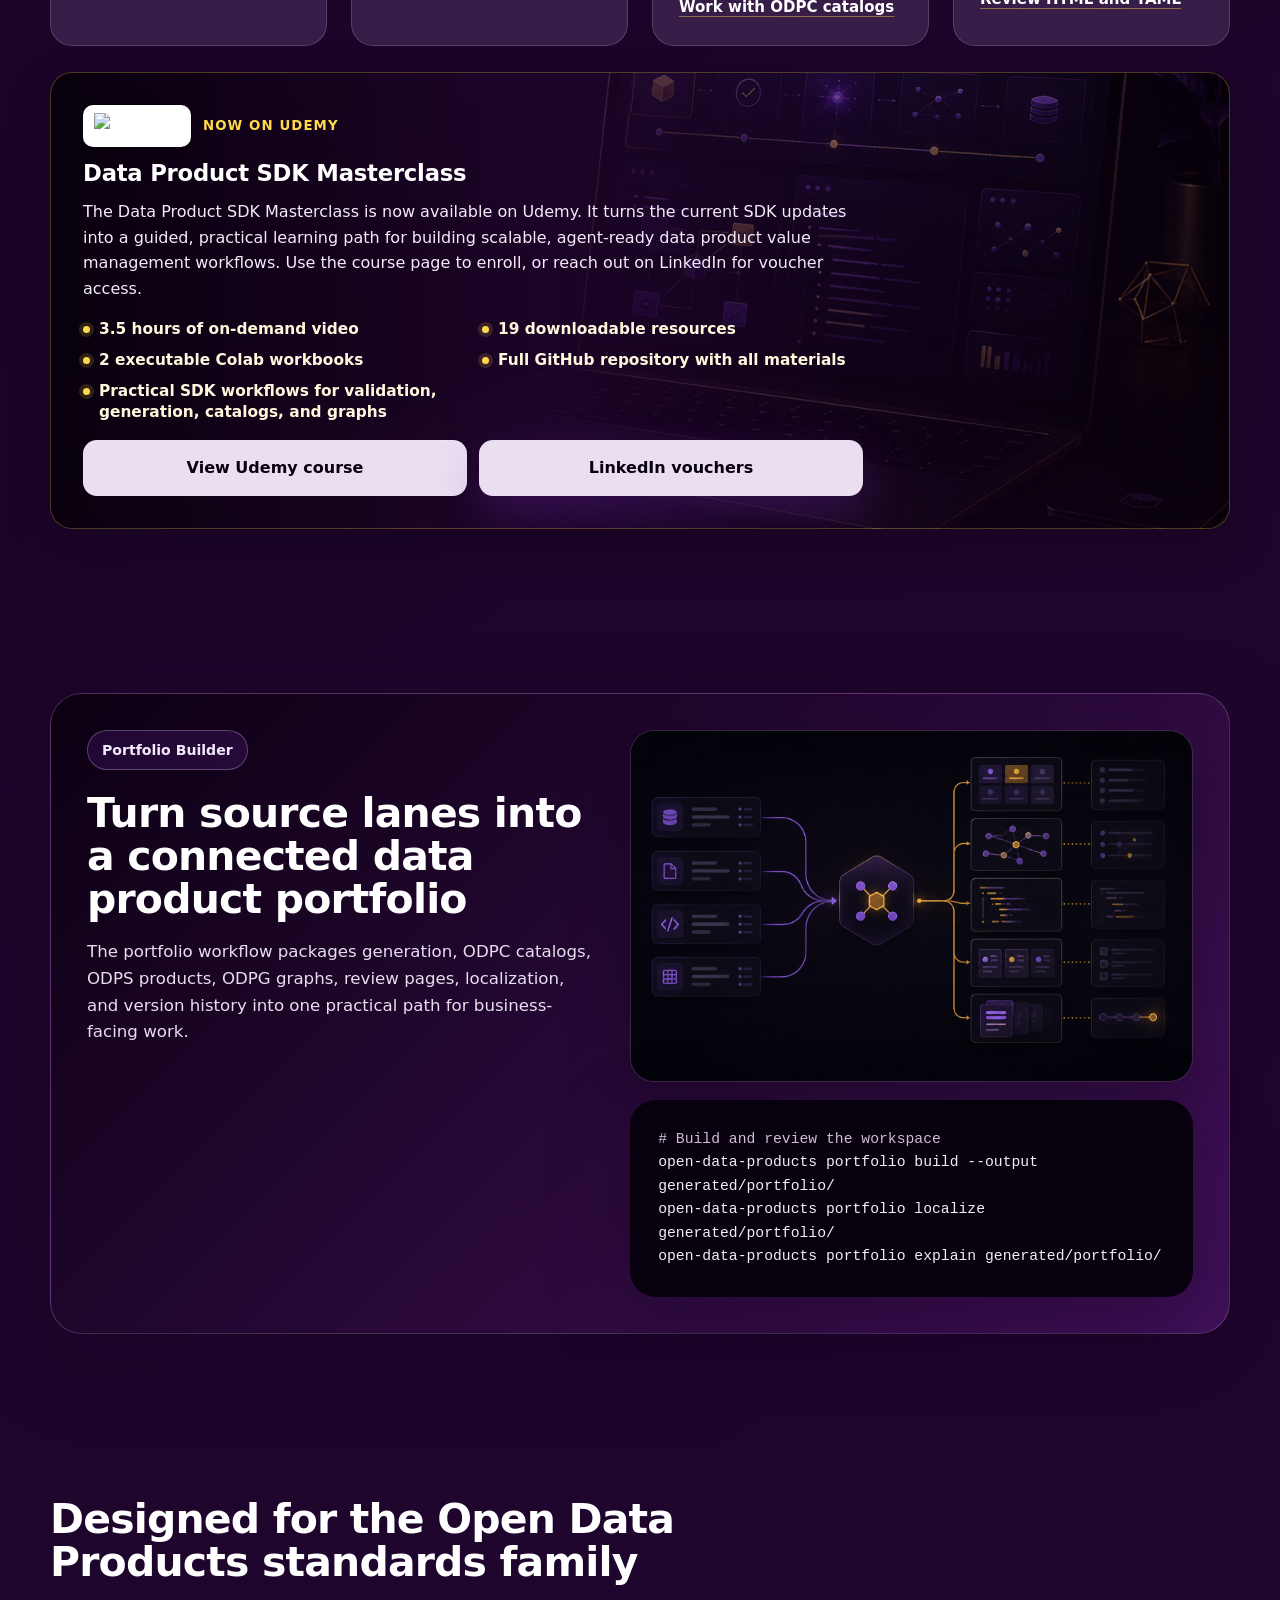
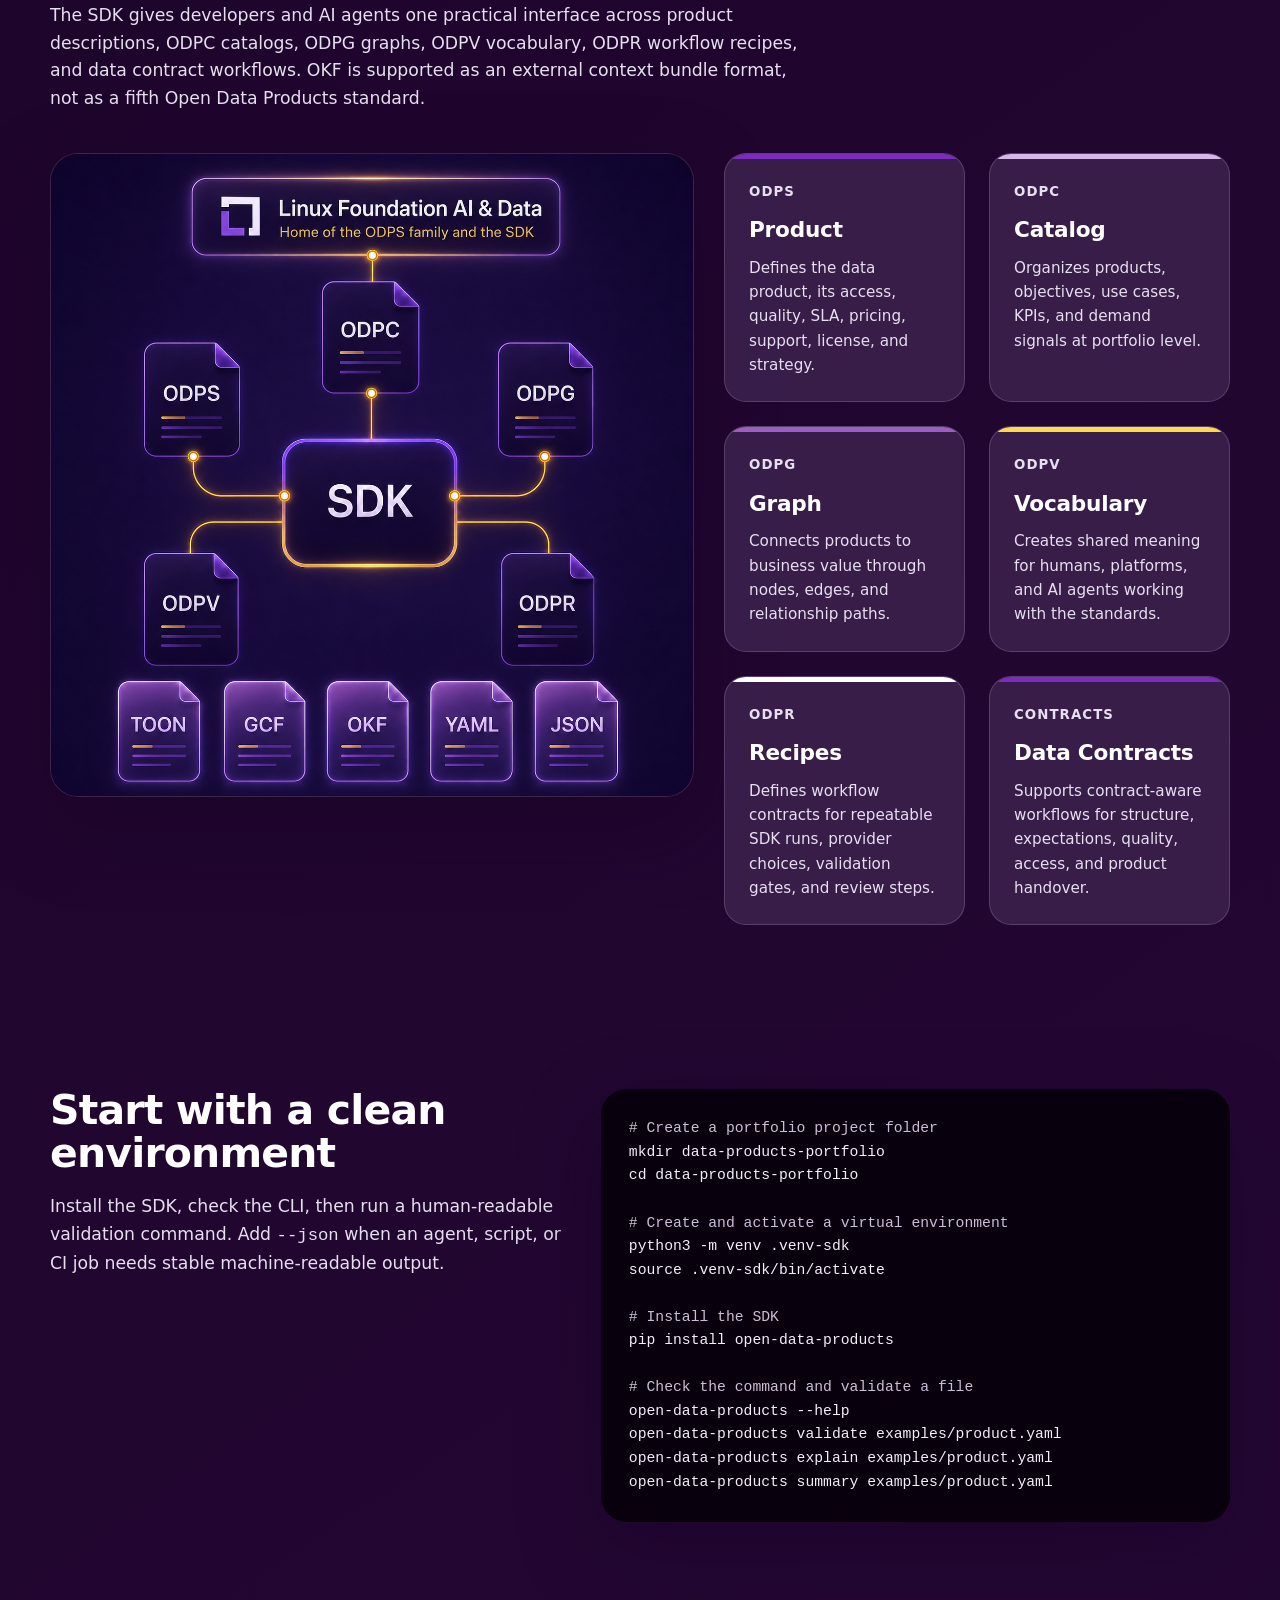
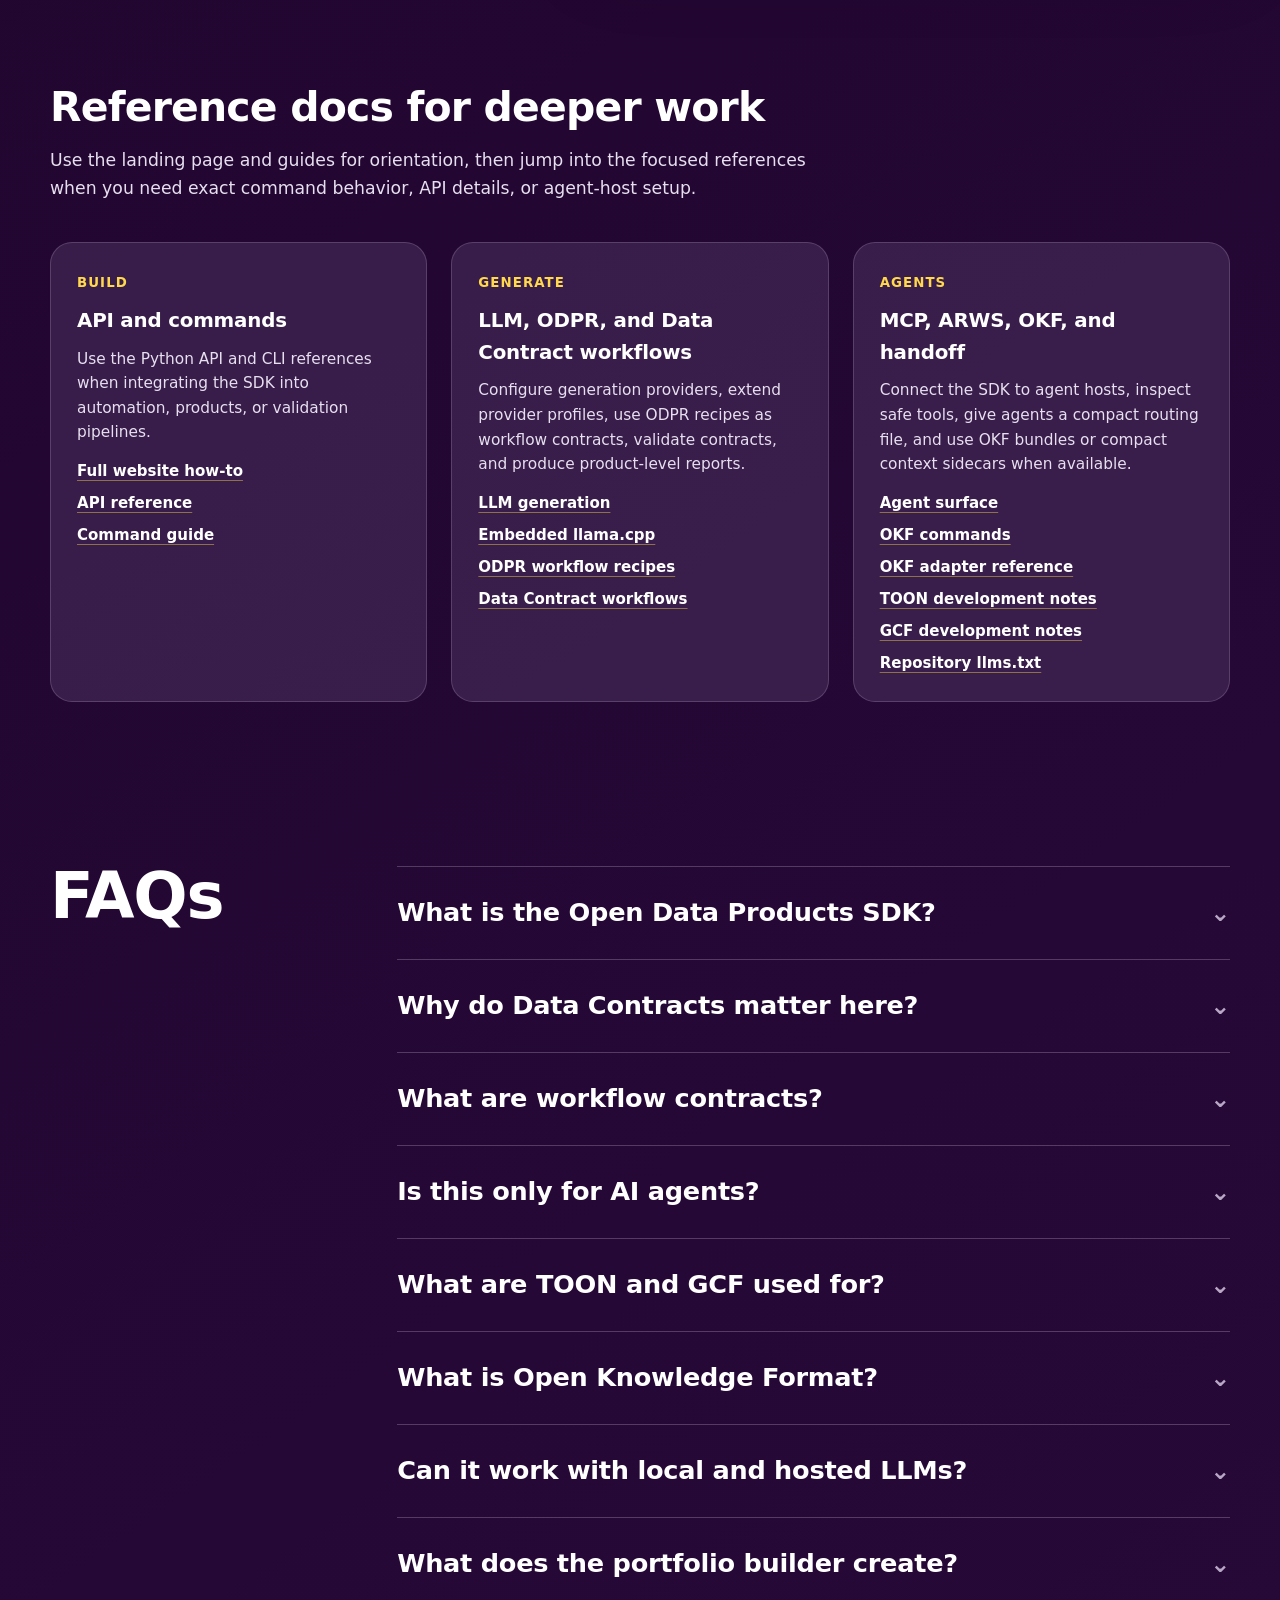
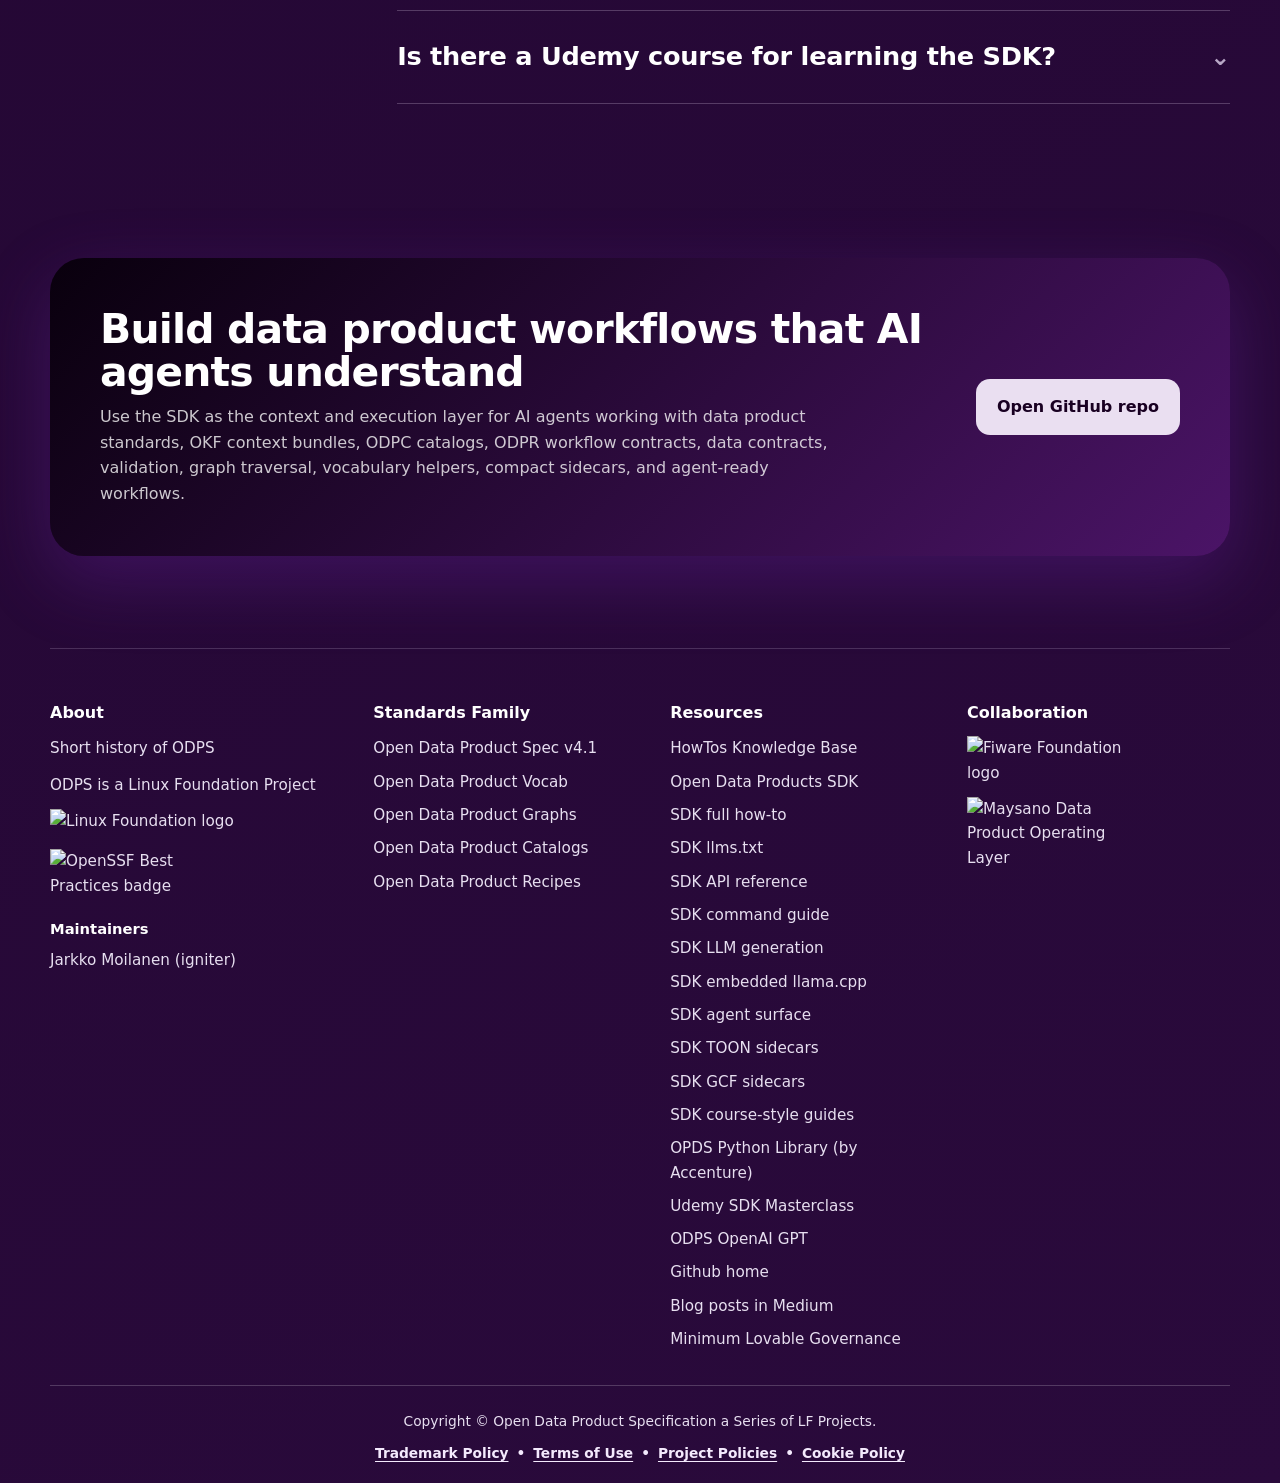
==== commit 600b7034: "Update website release to v0.4.0" ====
--- a/index.html
+++ b/index.html
@@ -1674,7 +1674,7 @@
         <div>
           <div class="hero-eyebrows" aria-label="SDK positioning and current release">
             <div class="eyebrow">Agent-Ready Data Product Tooling</div>
-            <div class="eyebrow">v0.3.6</div>
+            <div class="eyebrow">v0.4.0</div>
           </div>
           <h1>The SDK for agent-ready data products</h1>
           <p class="lead">
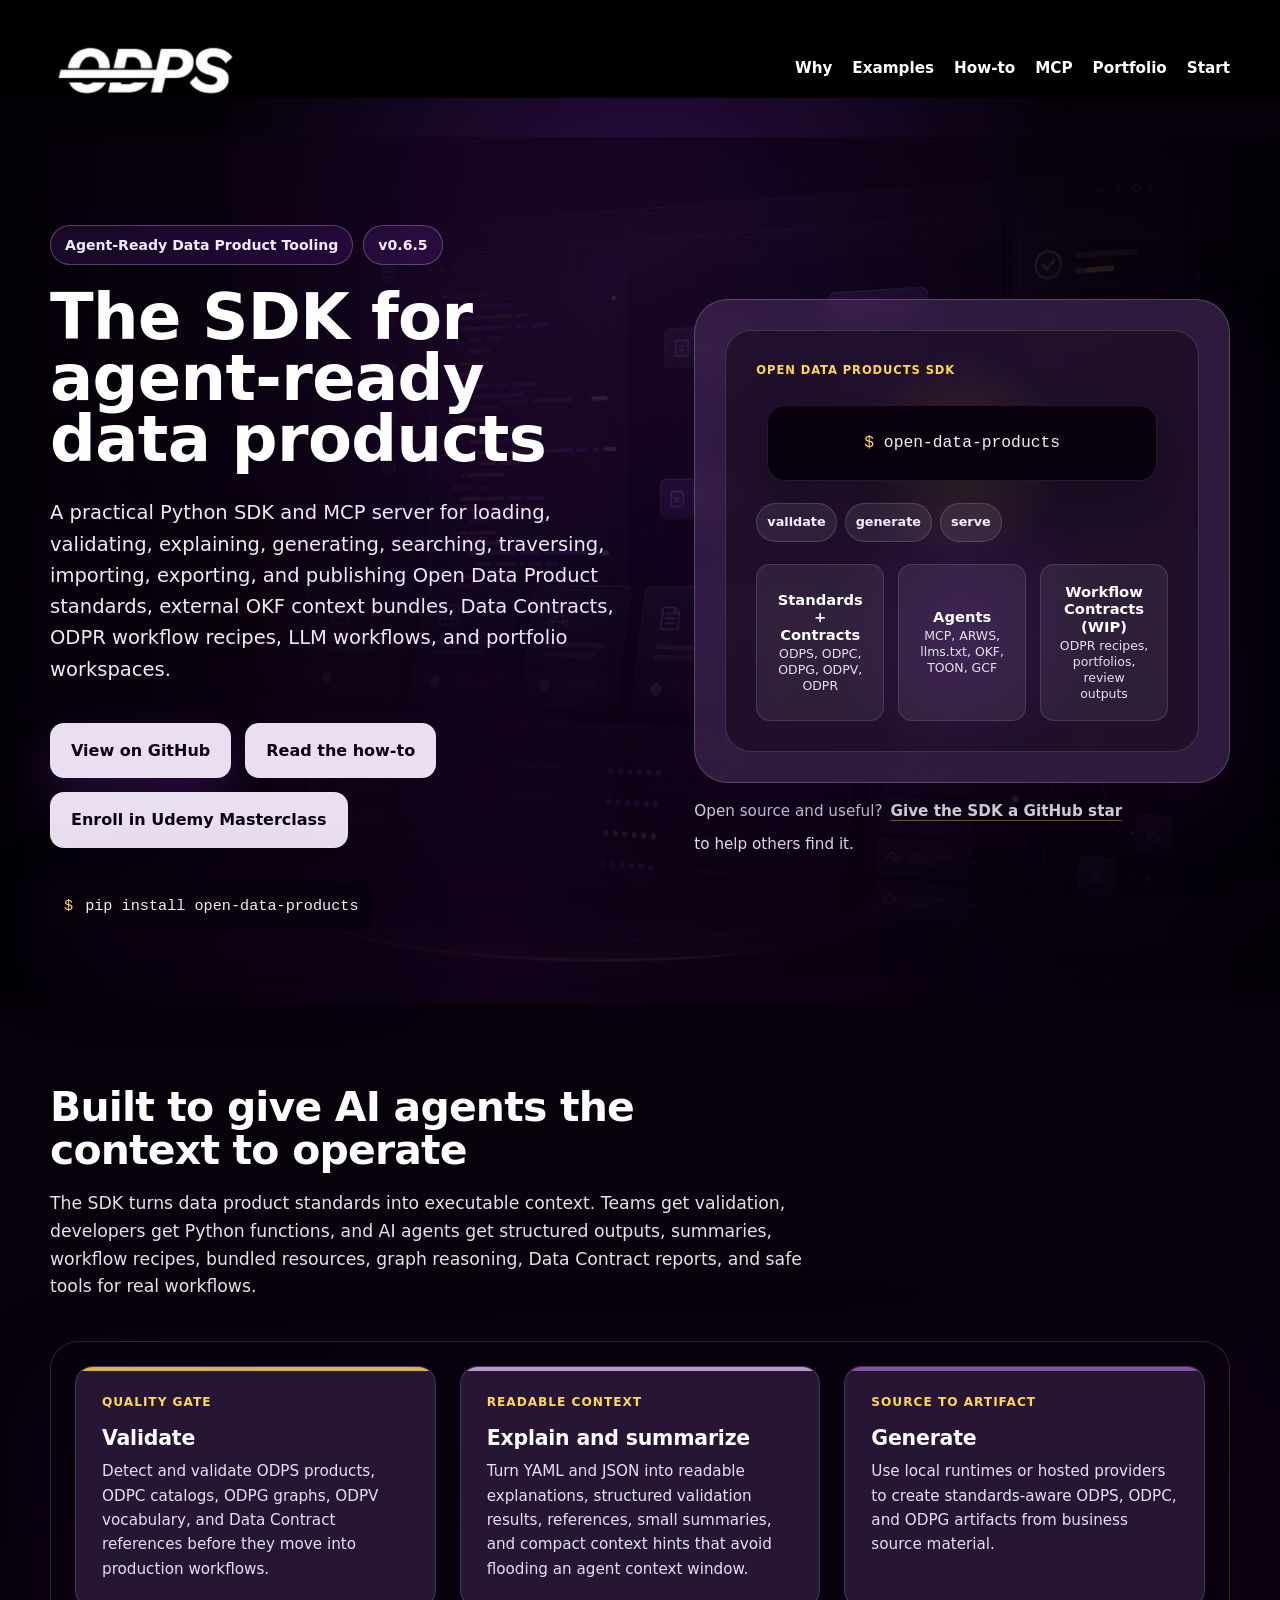
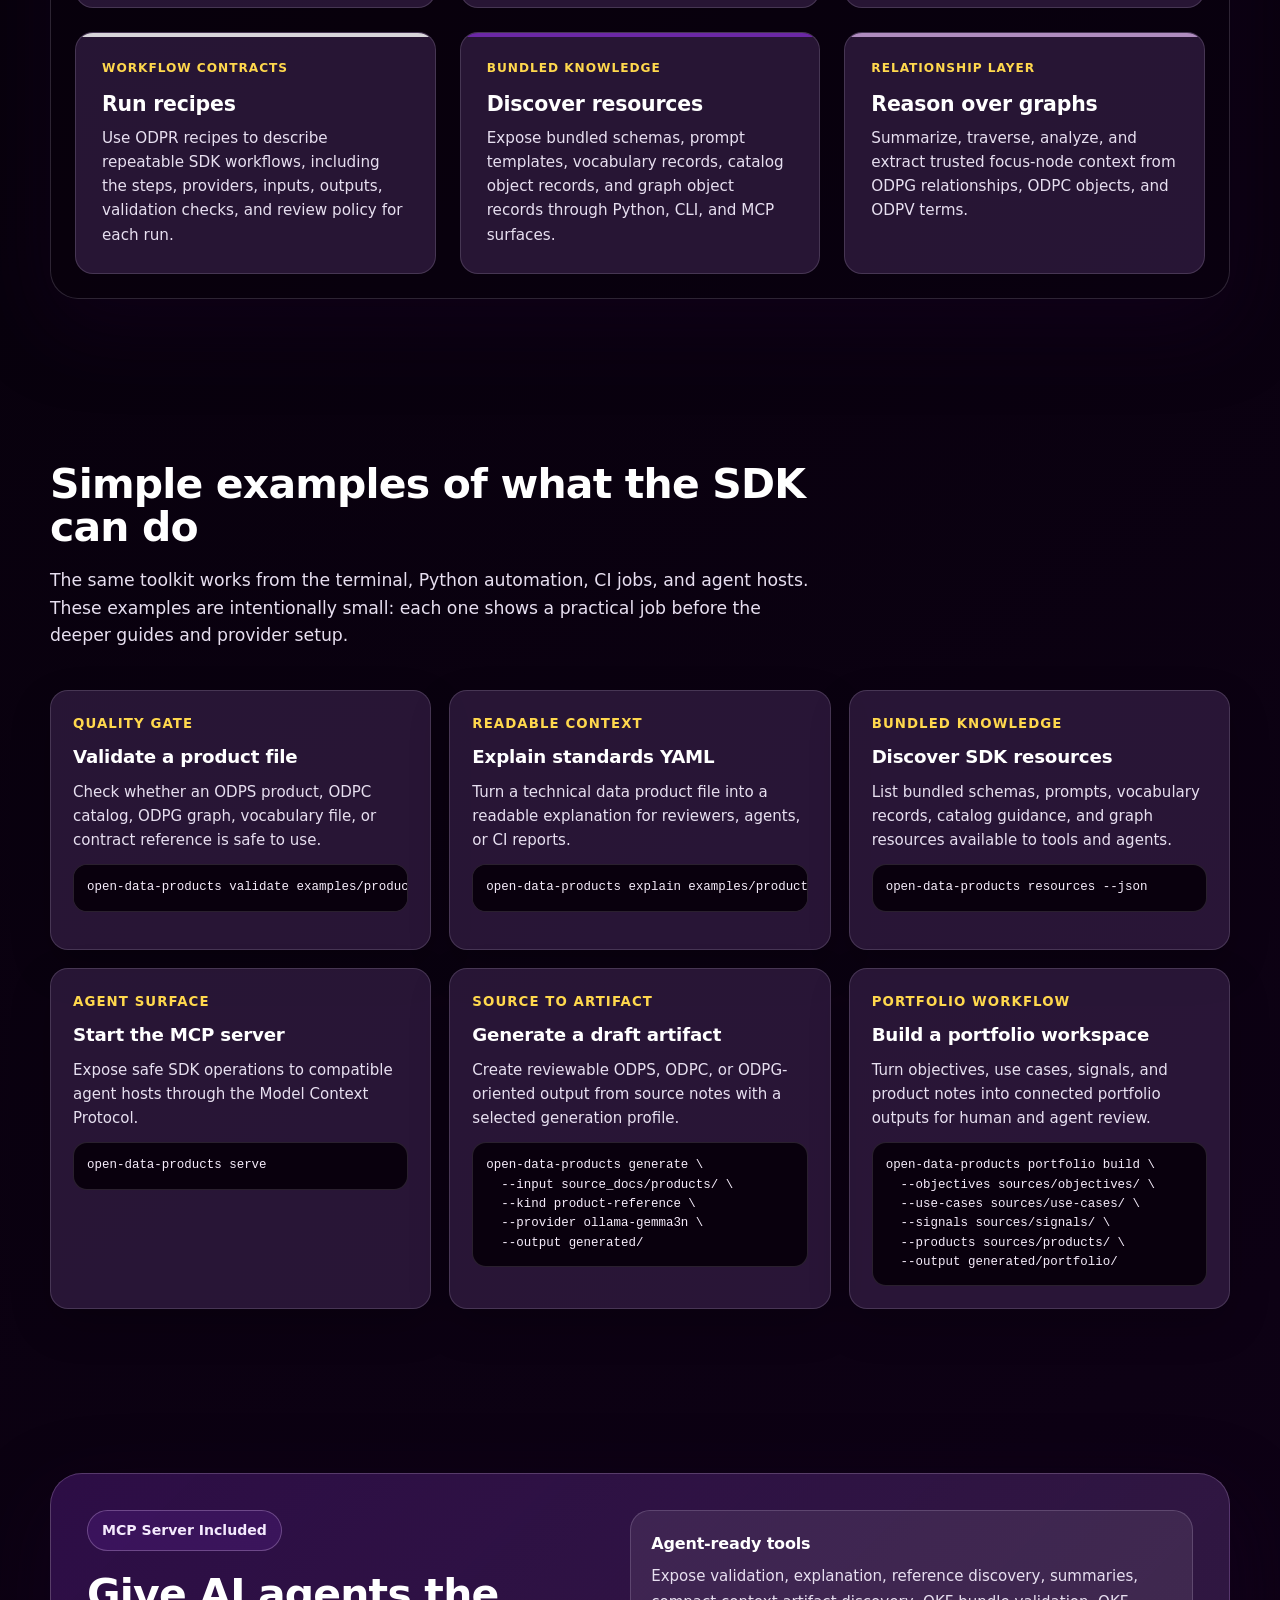
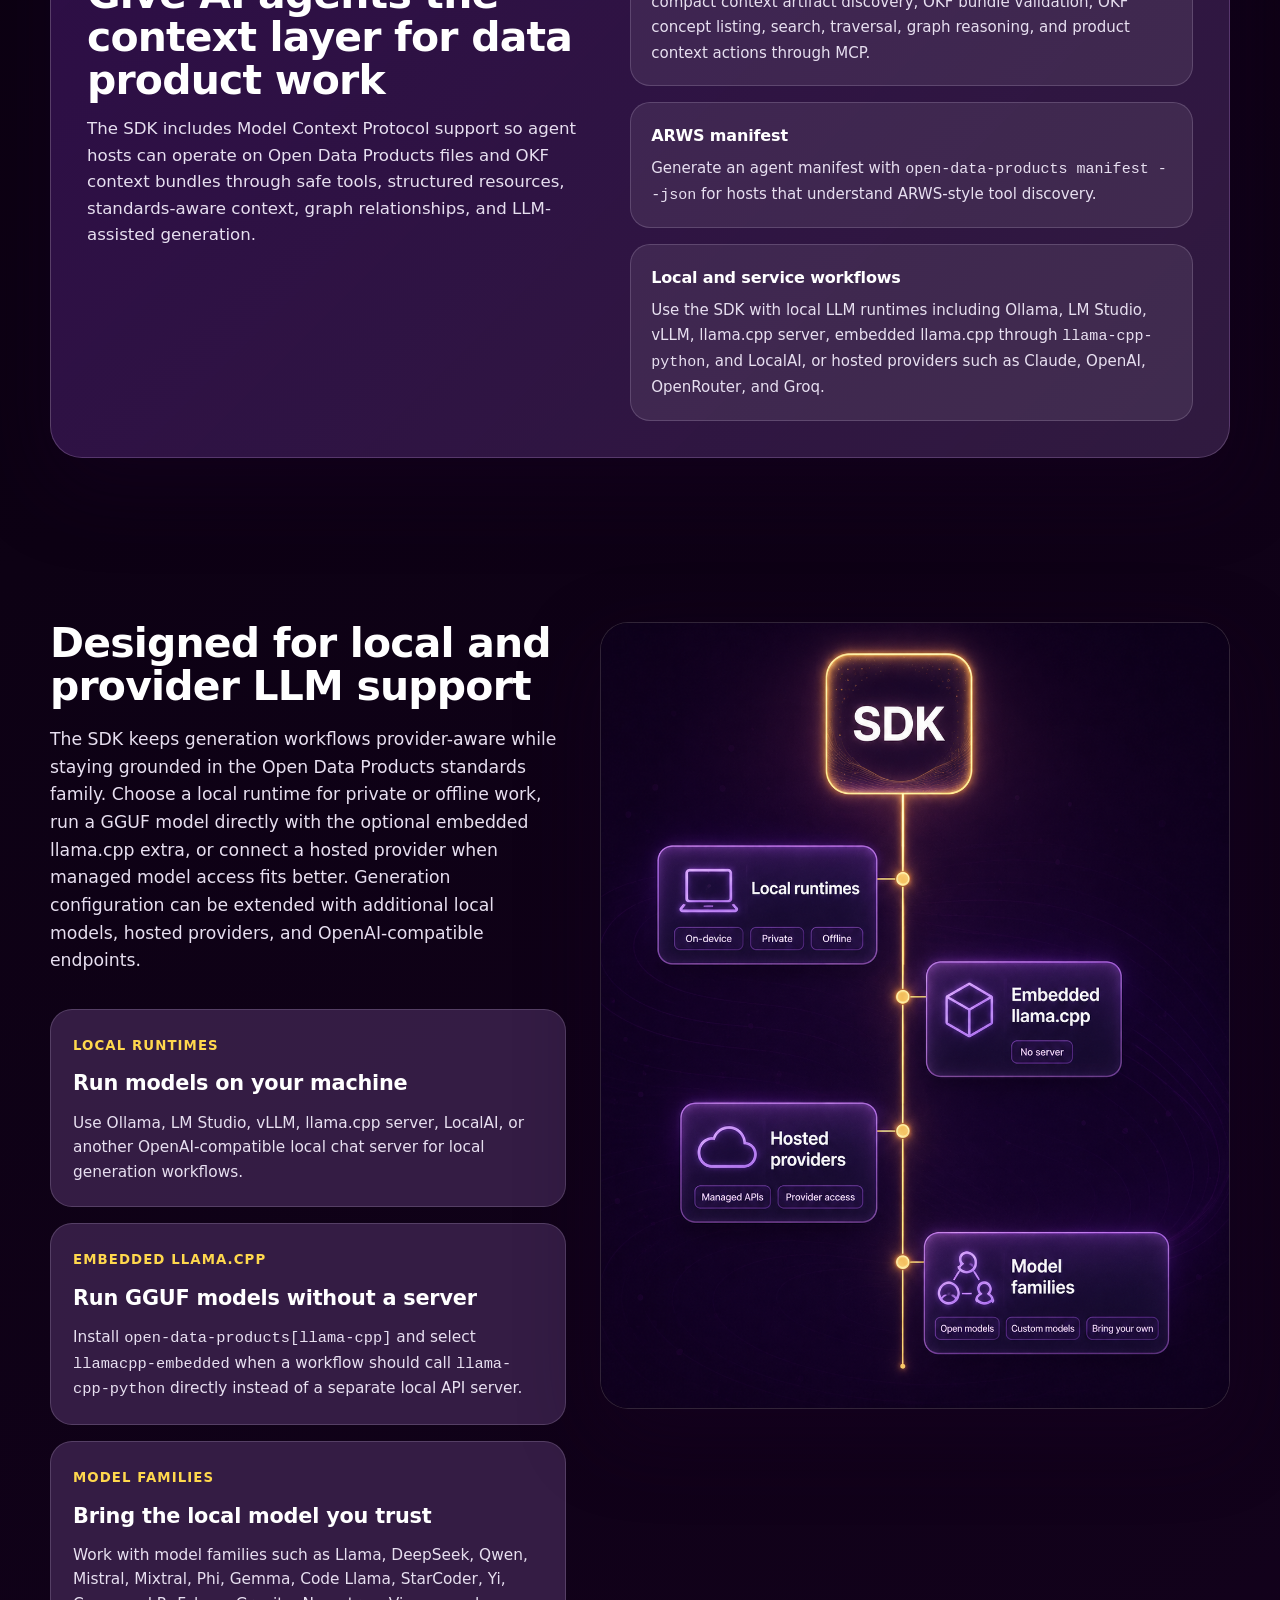
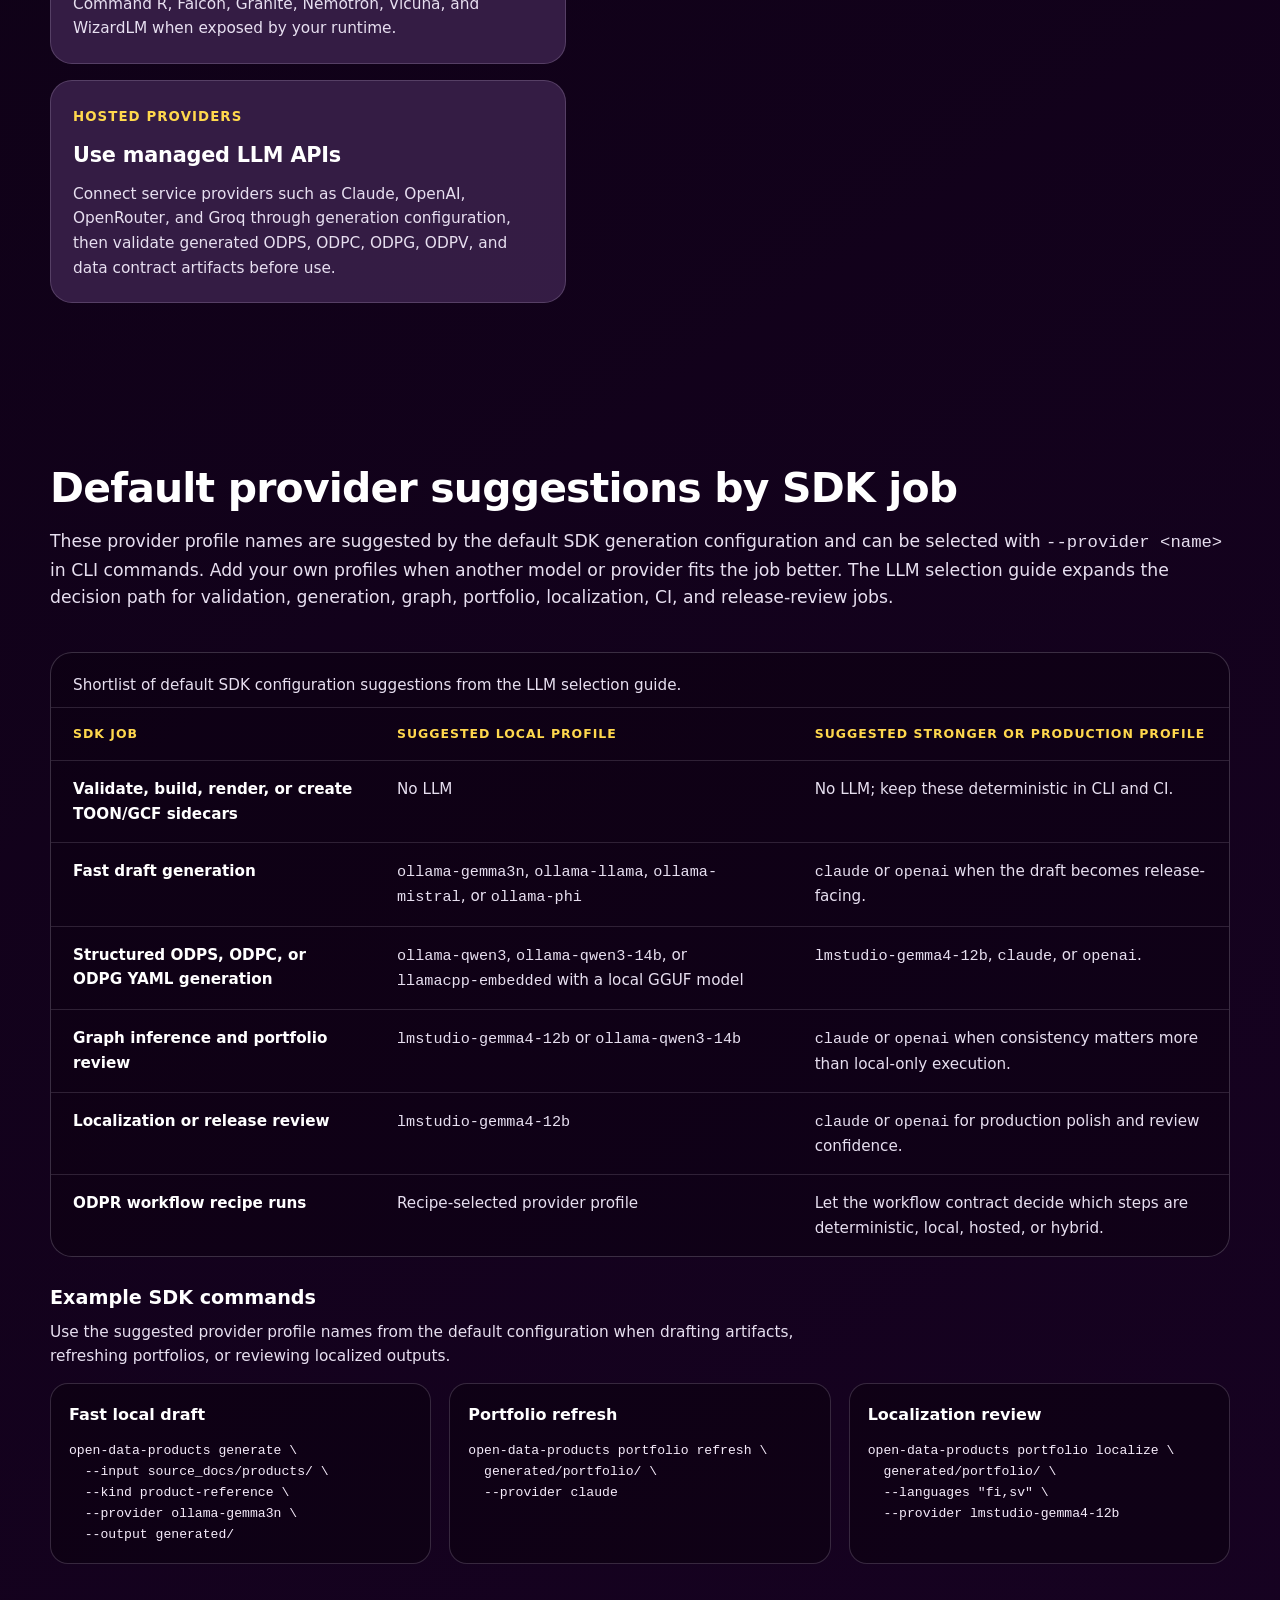
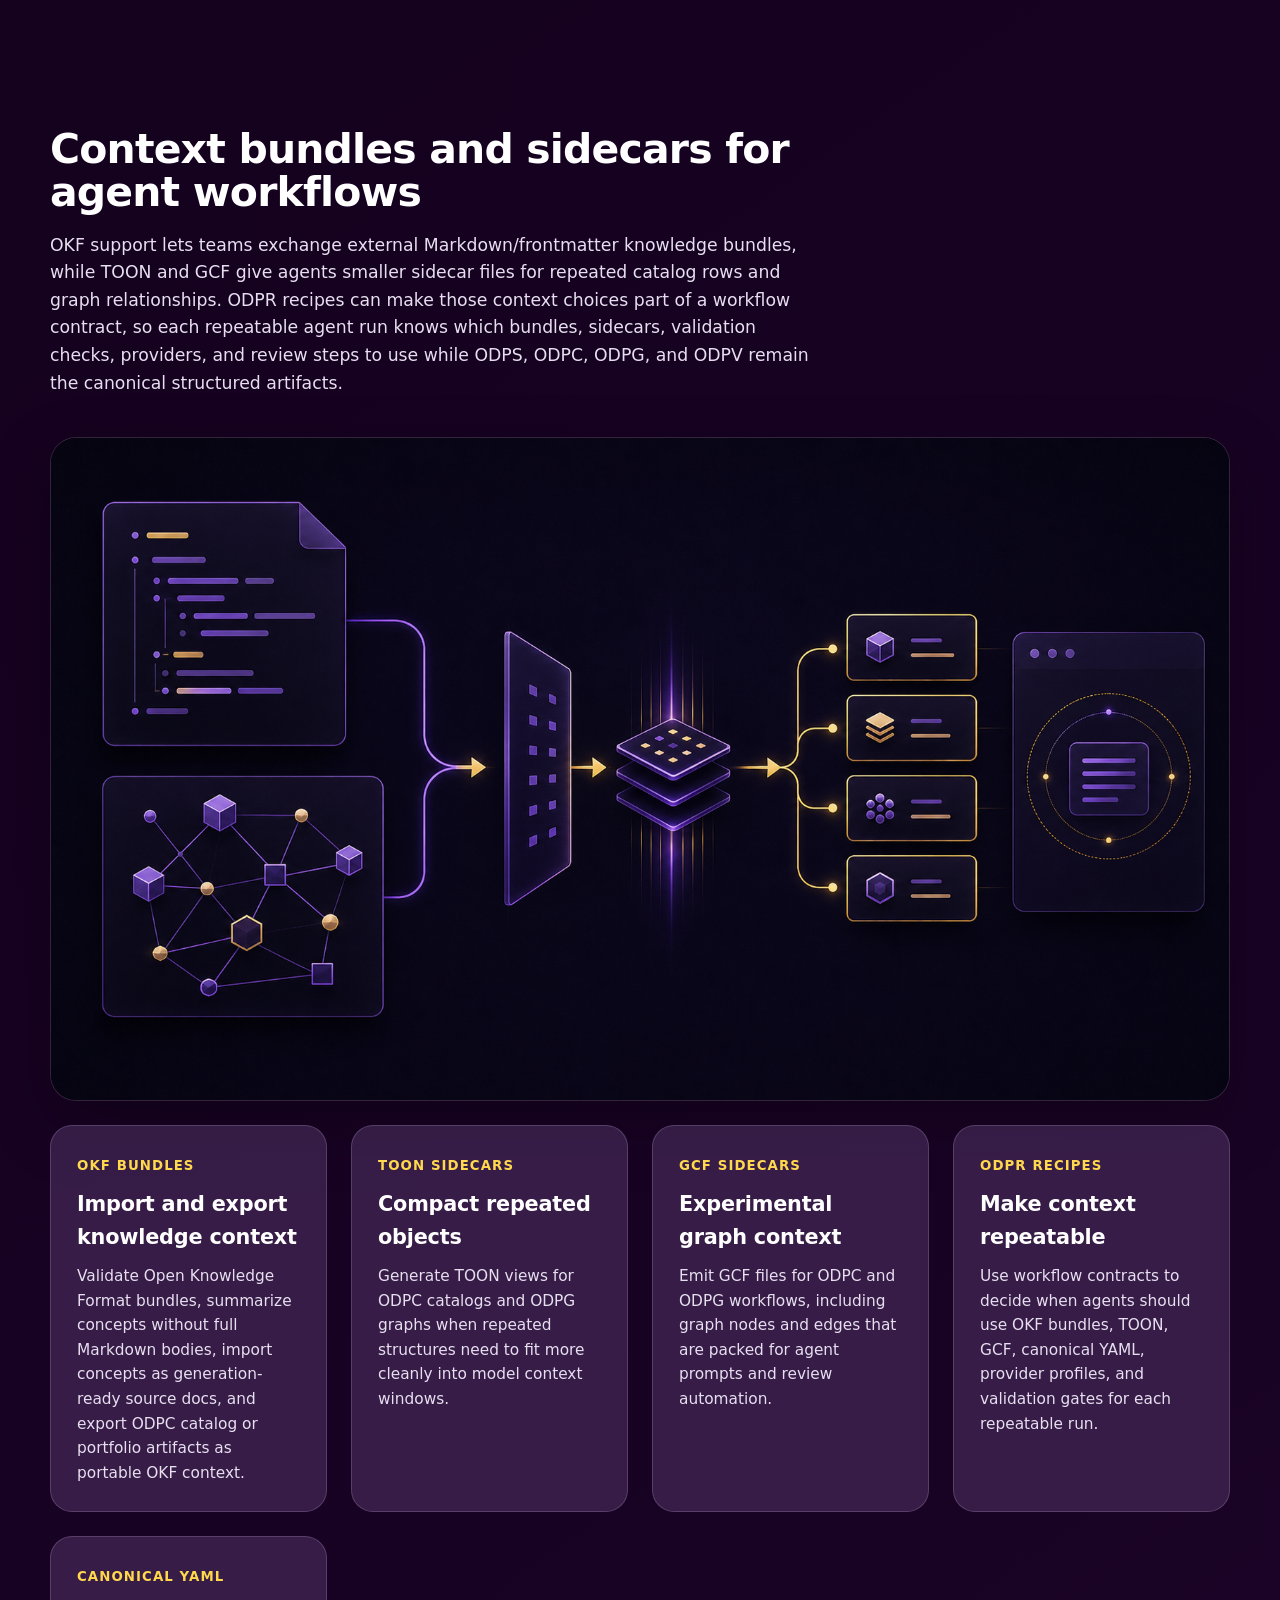
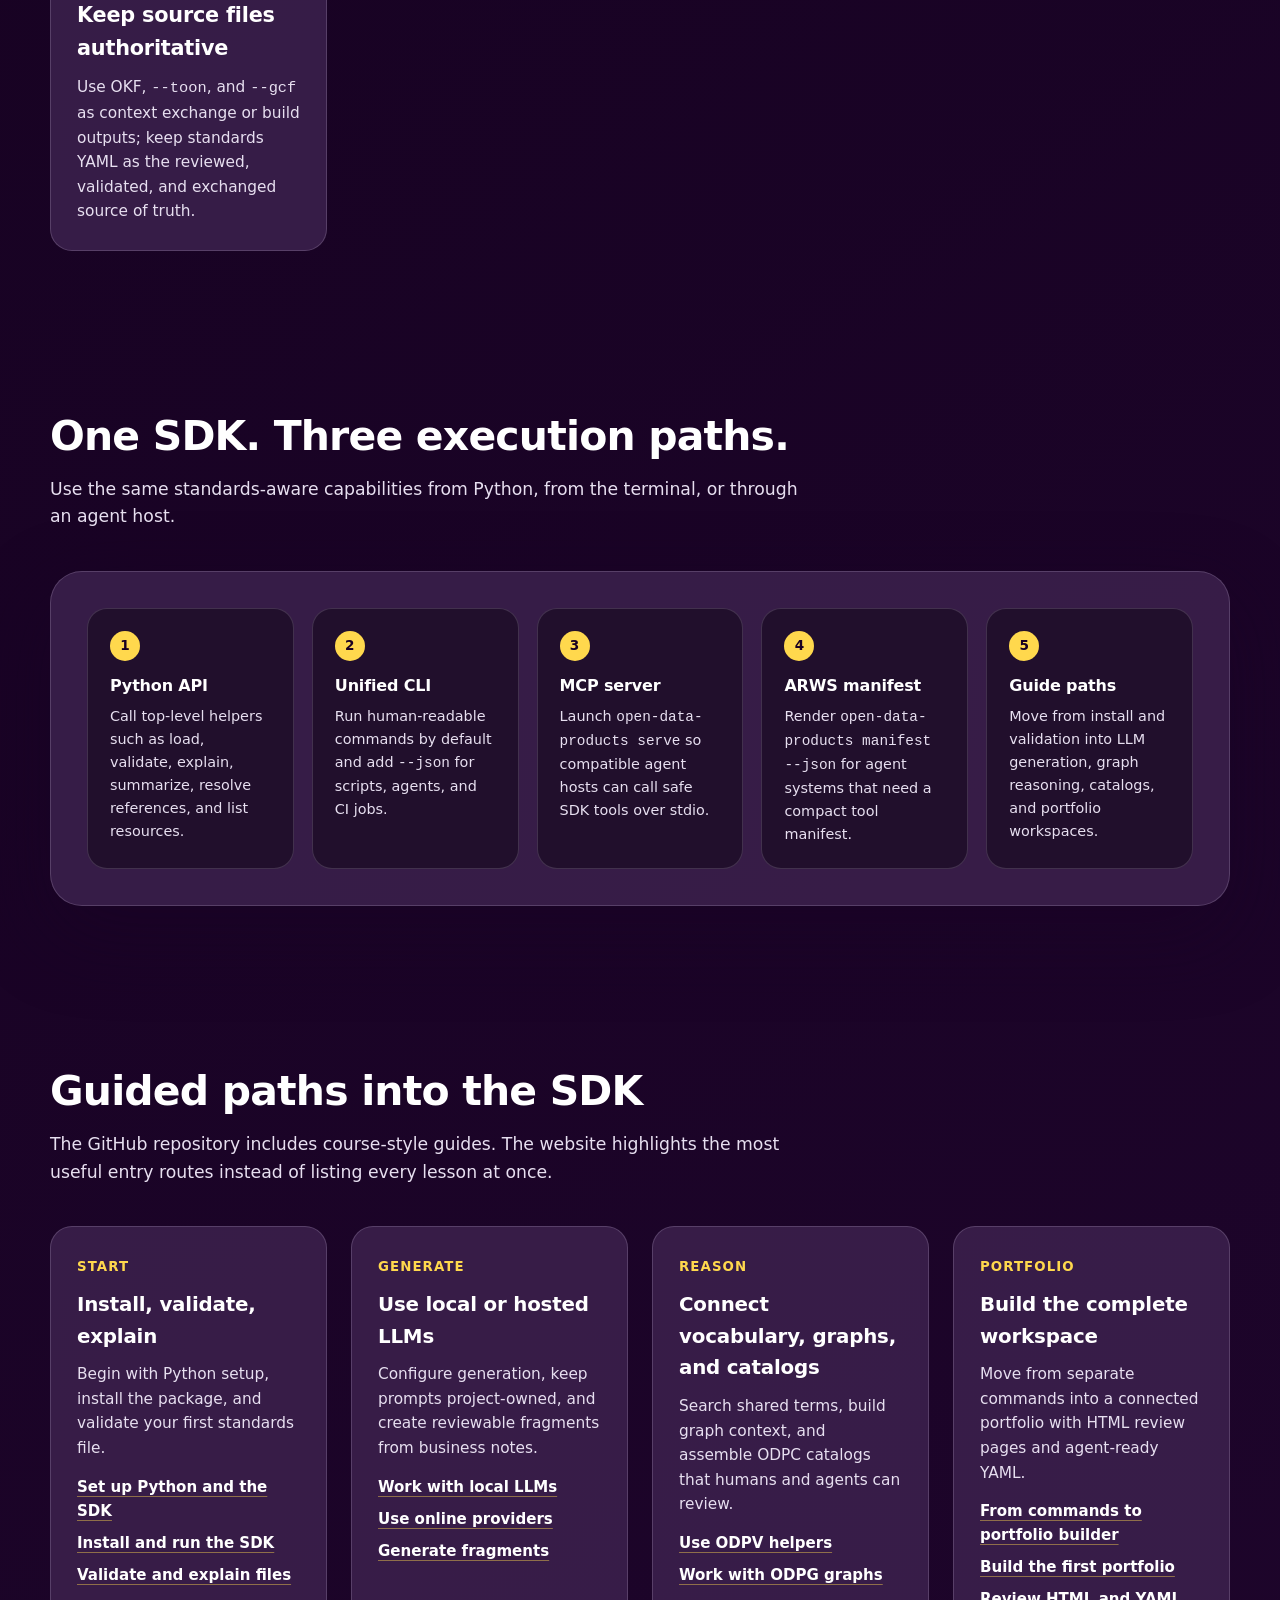
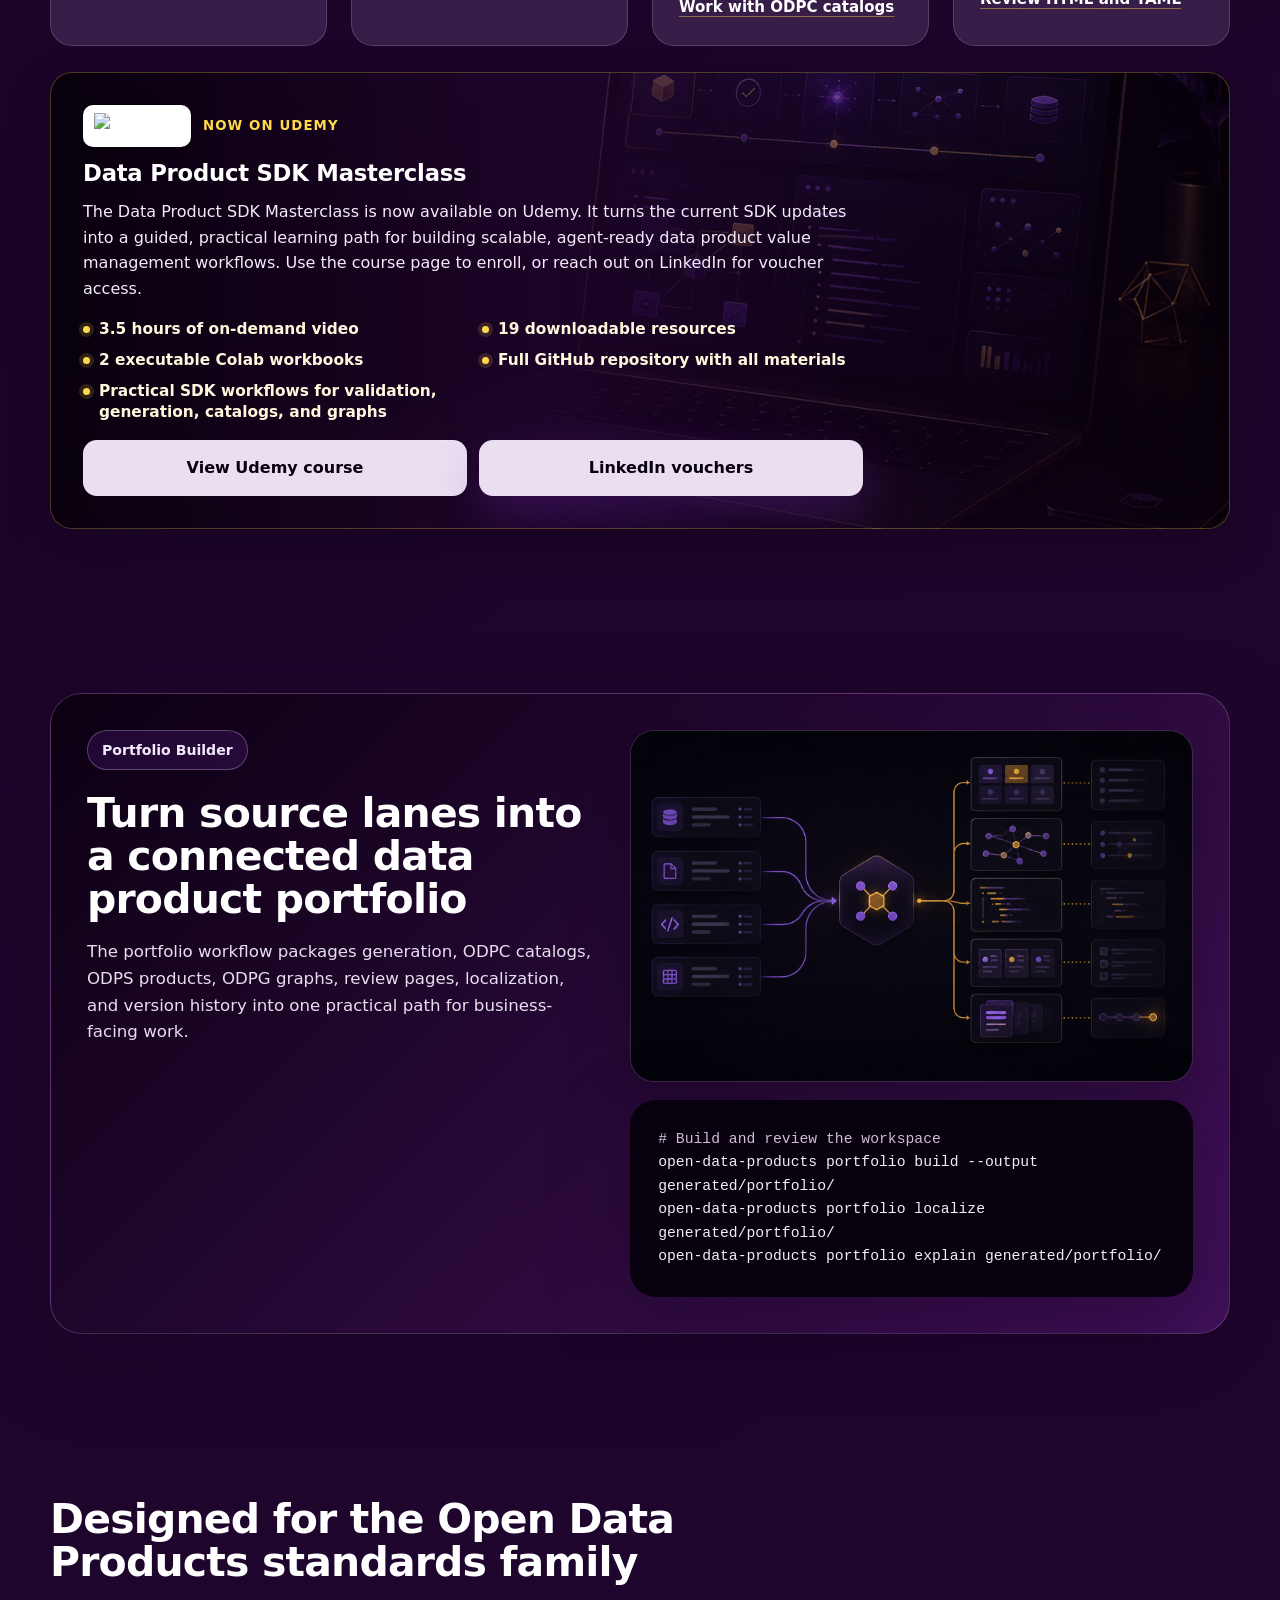
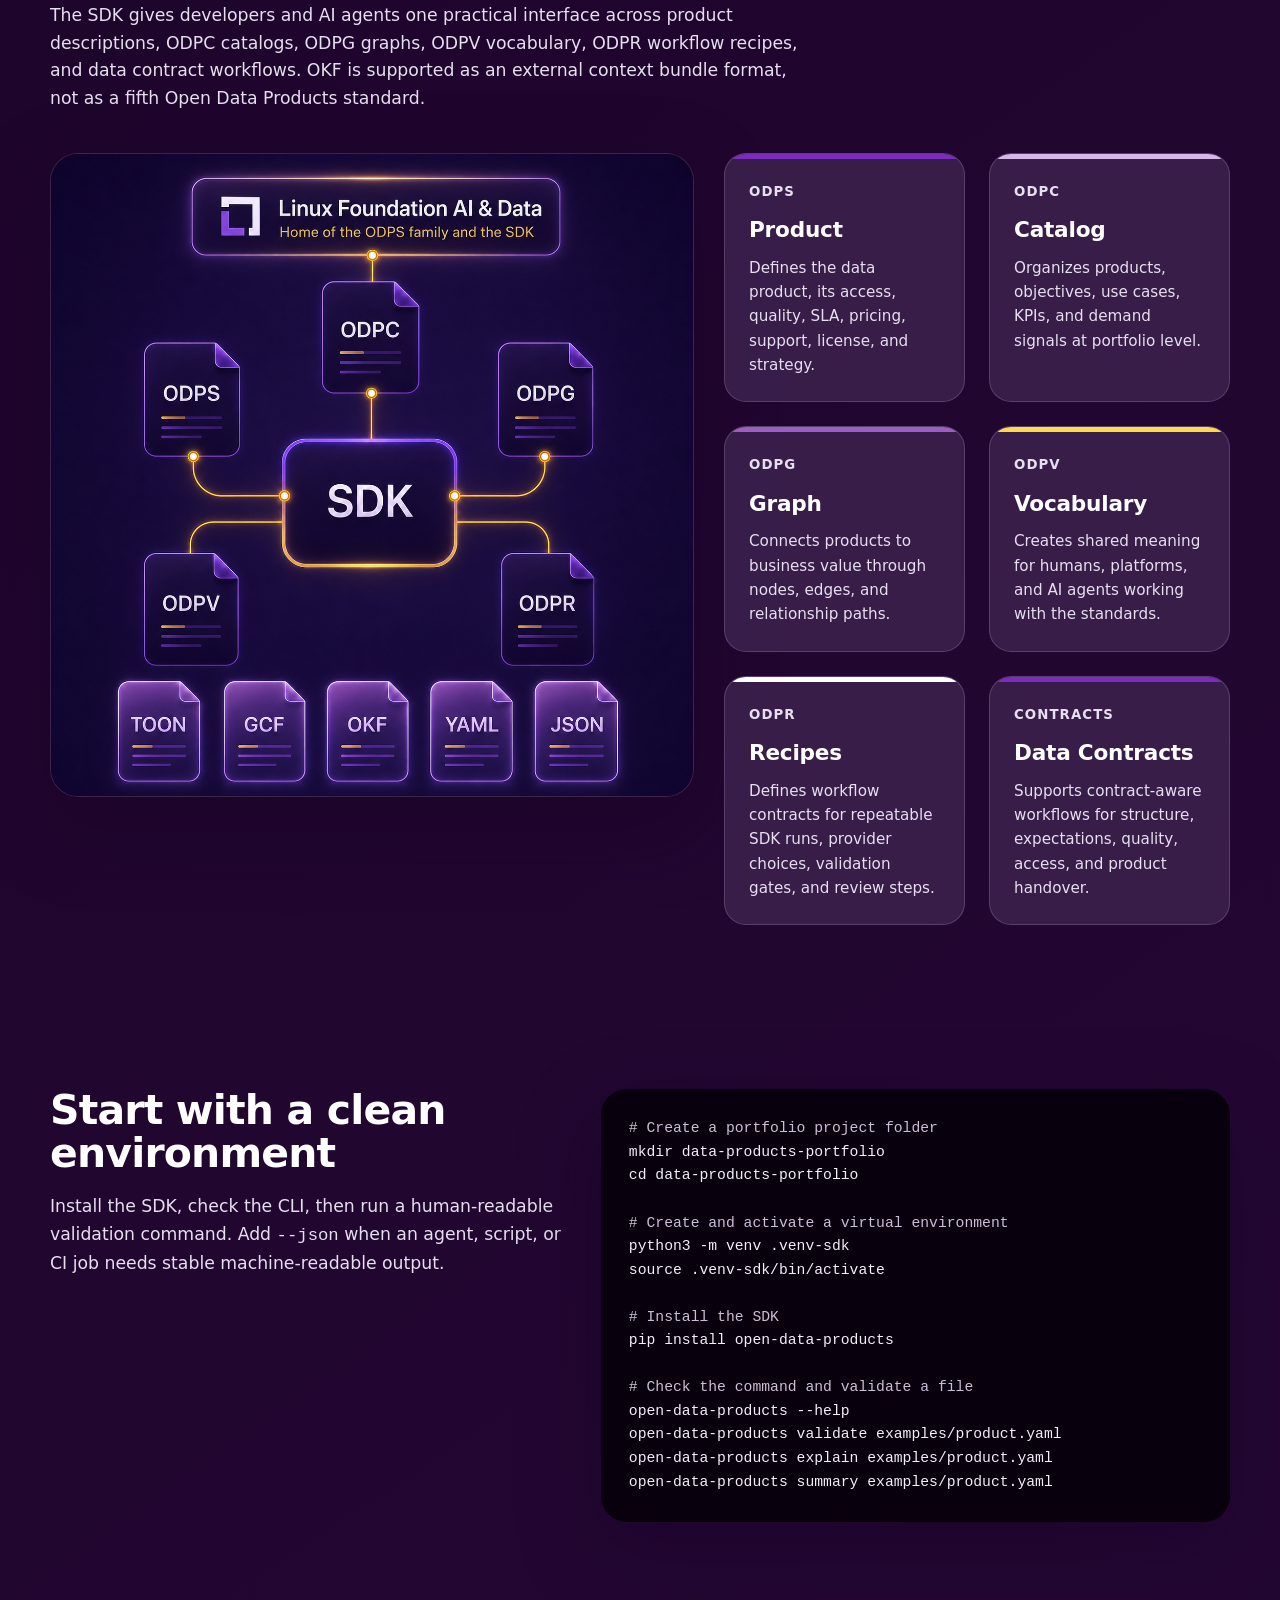
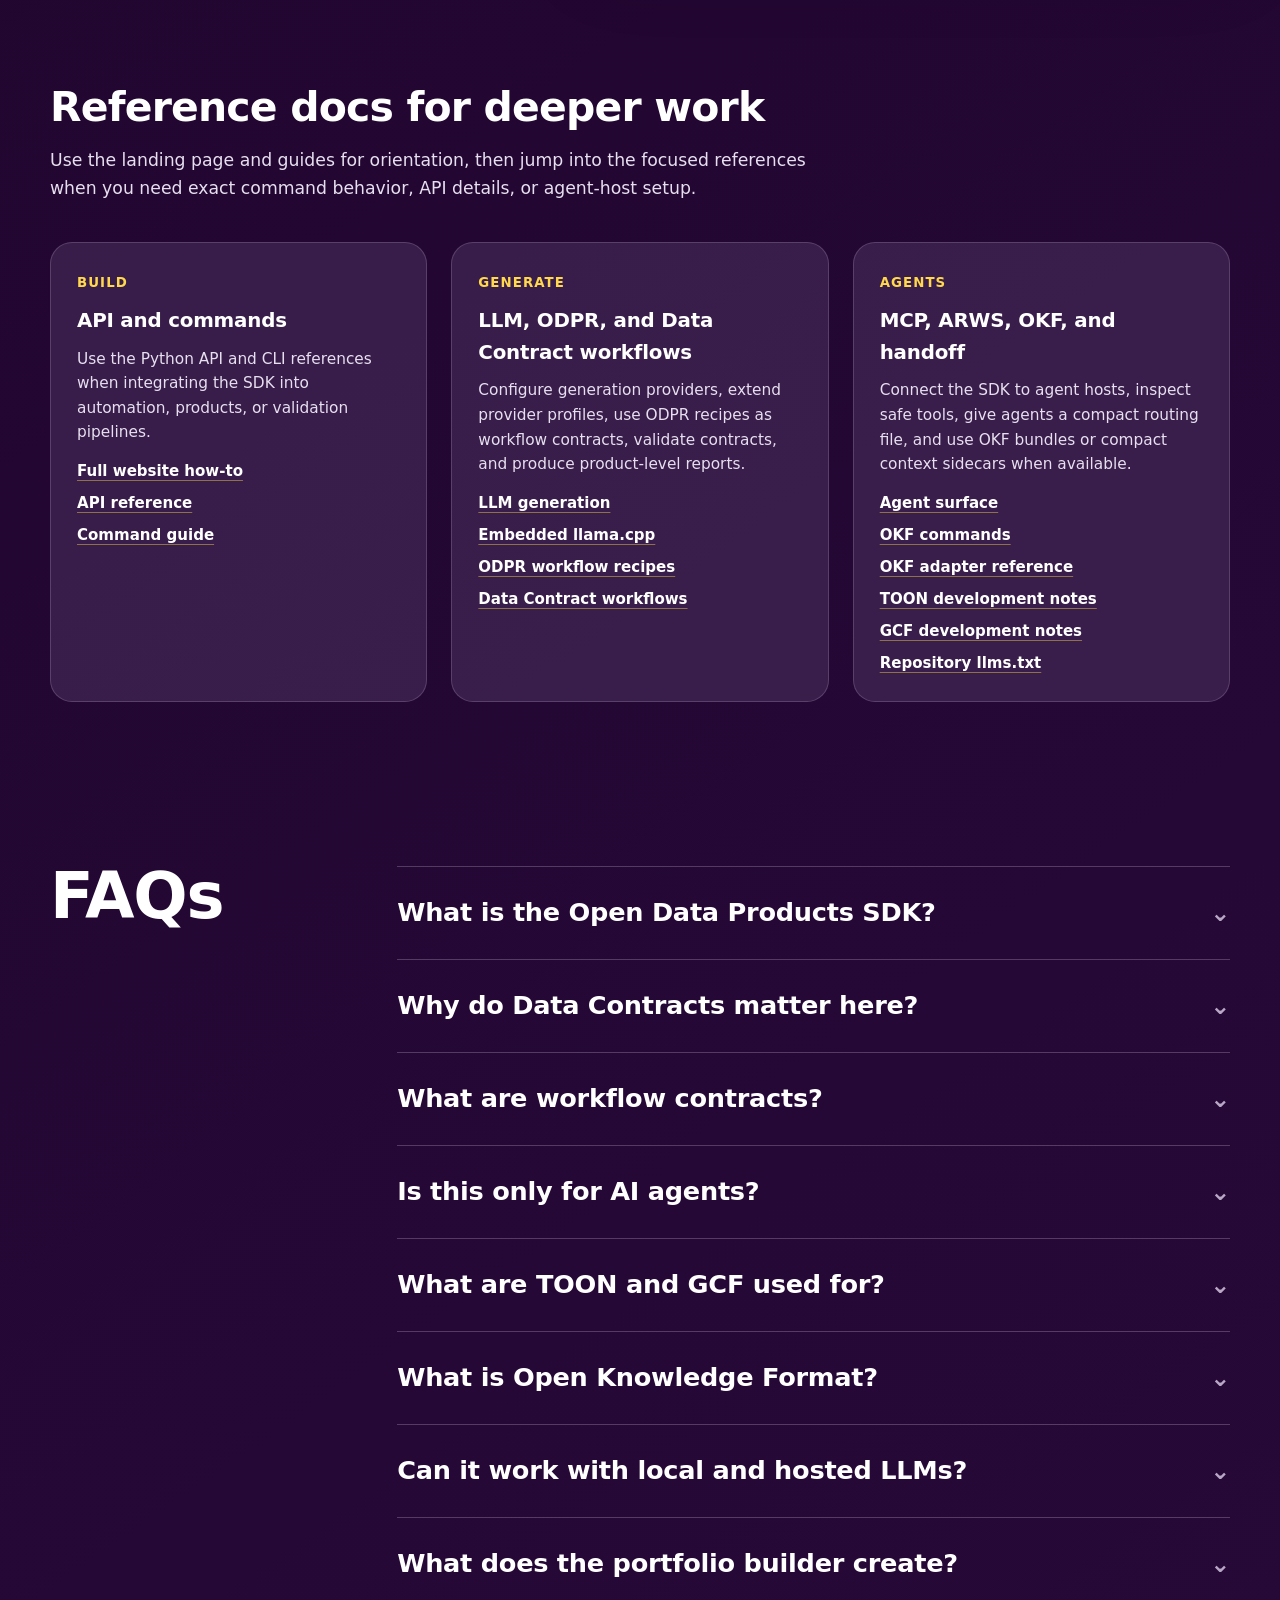
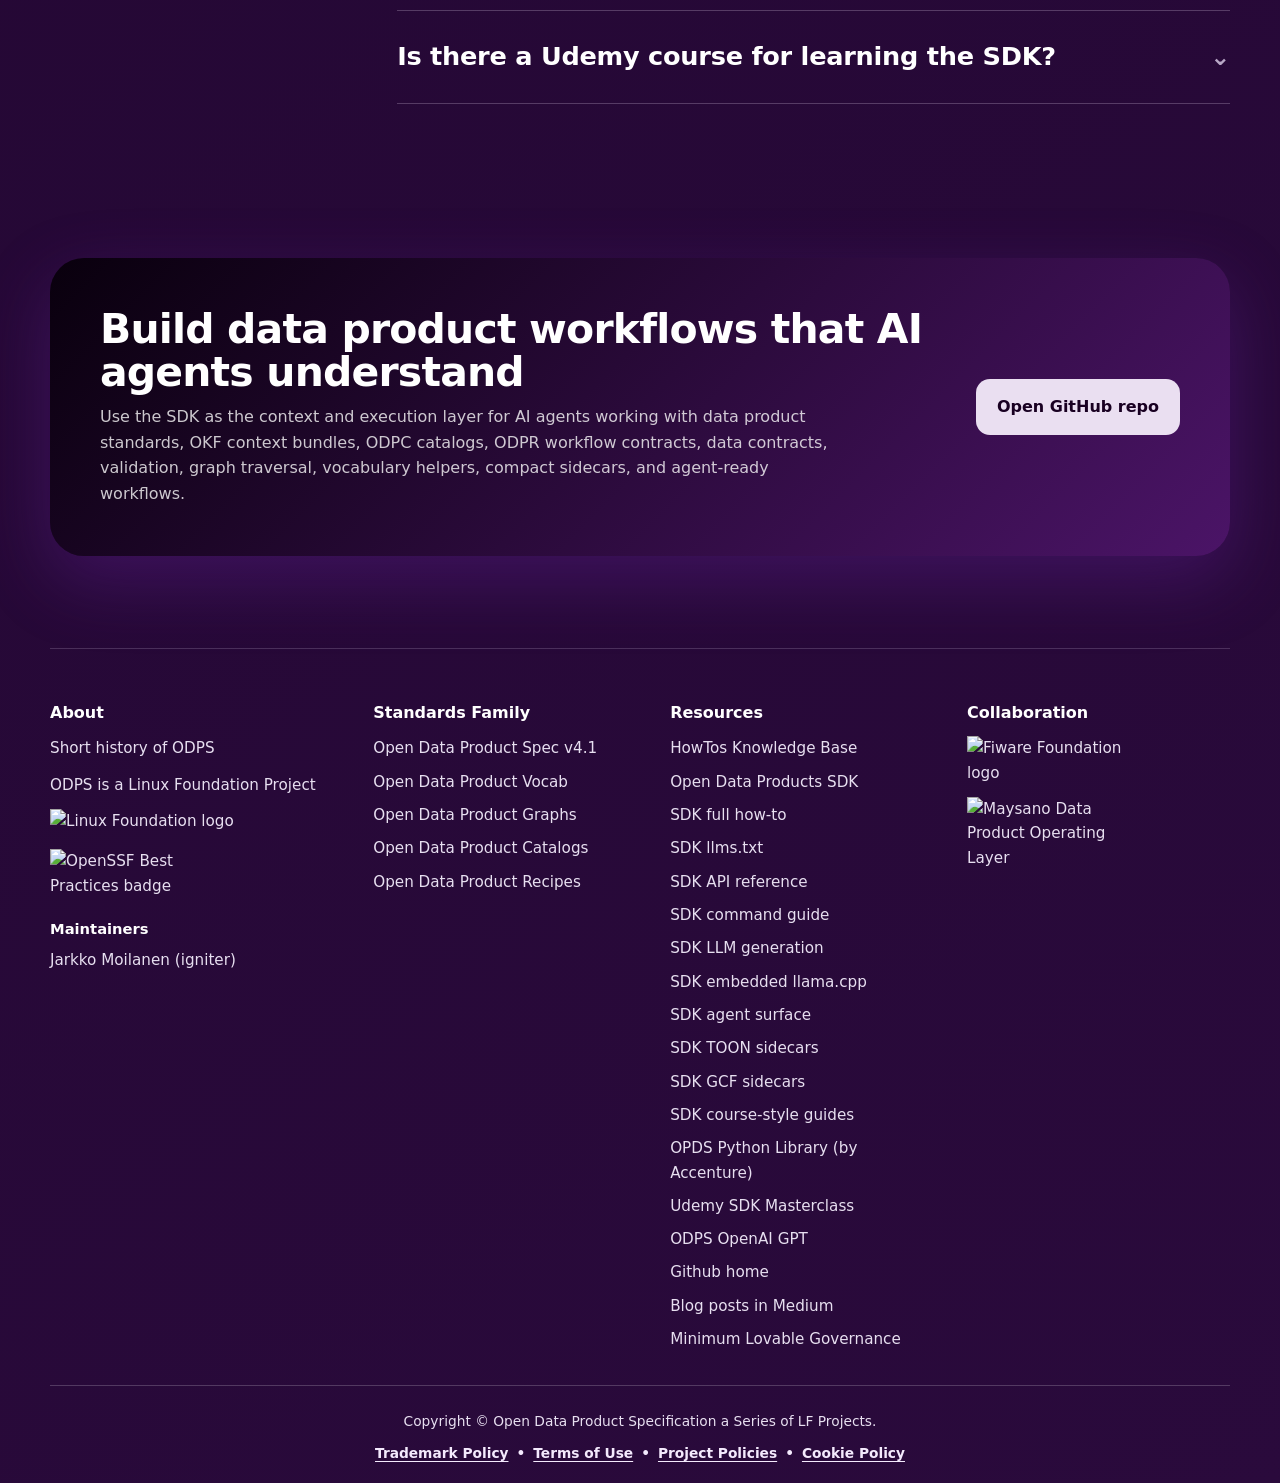
==== commit 761166a5: "Update SDK website release to v0.6.5" ====
--- a/index.html
+++ b/index.html
@@ -1674,7 +1674,7 @@
         <div>
           <div class="hero-eyebrows" aria-label="SDK positioning and current release">
             <div class="eyebrow">Agent-Ready Data Product Tooling</div>
-            <div class="eyebrow">v0.4.0</div>
+            <div class="eyebrow">v0.6.5</div>
           </div>
           <h1>The SDK for agent-ready data products</h1>
           <p class="lead">
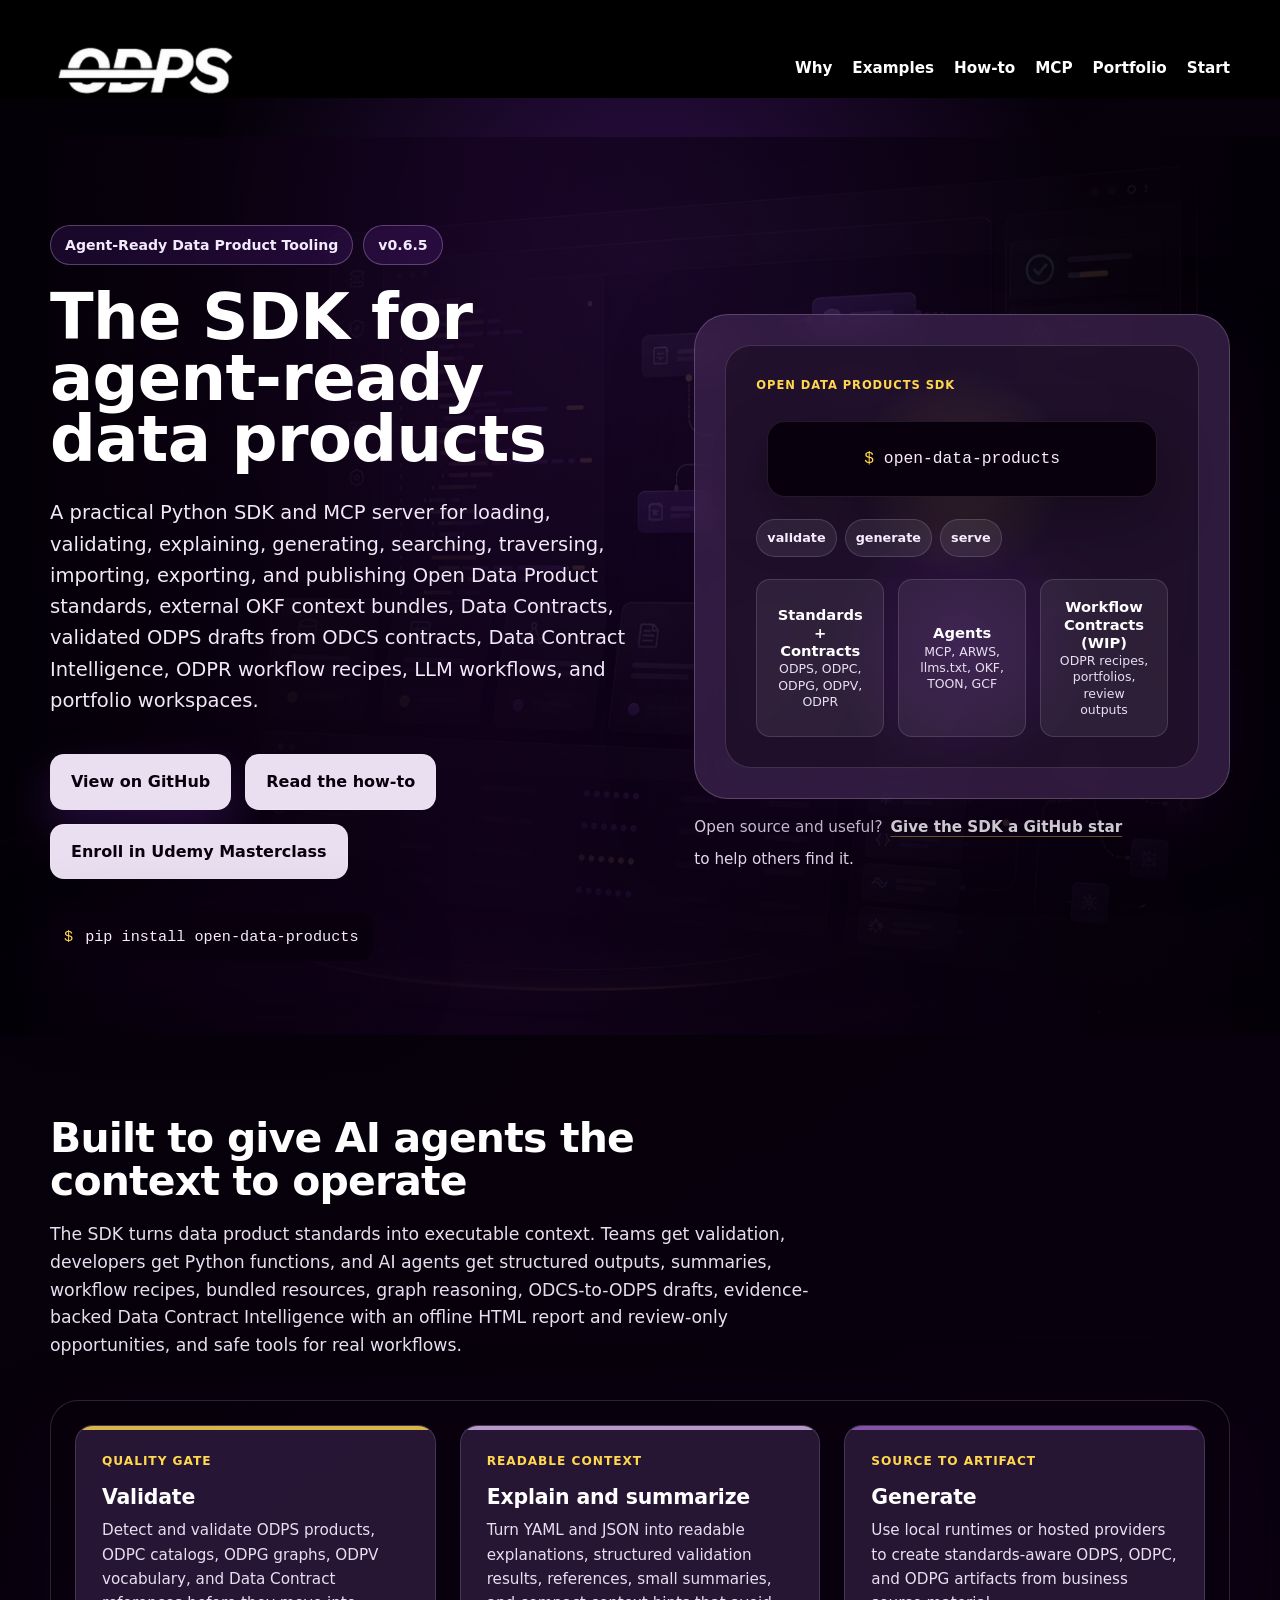
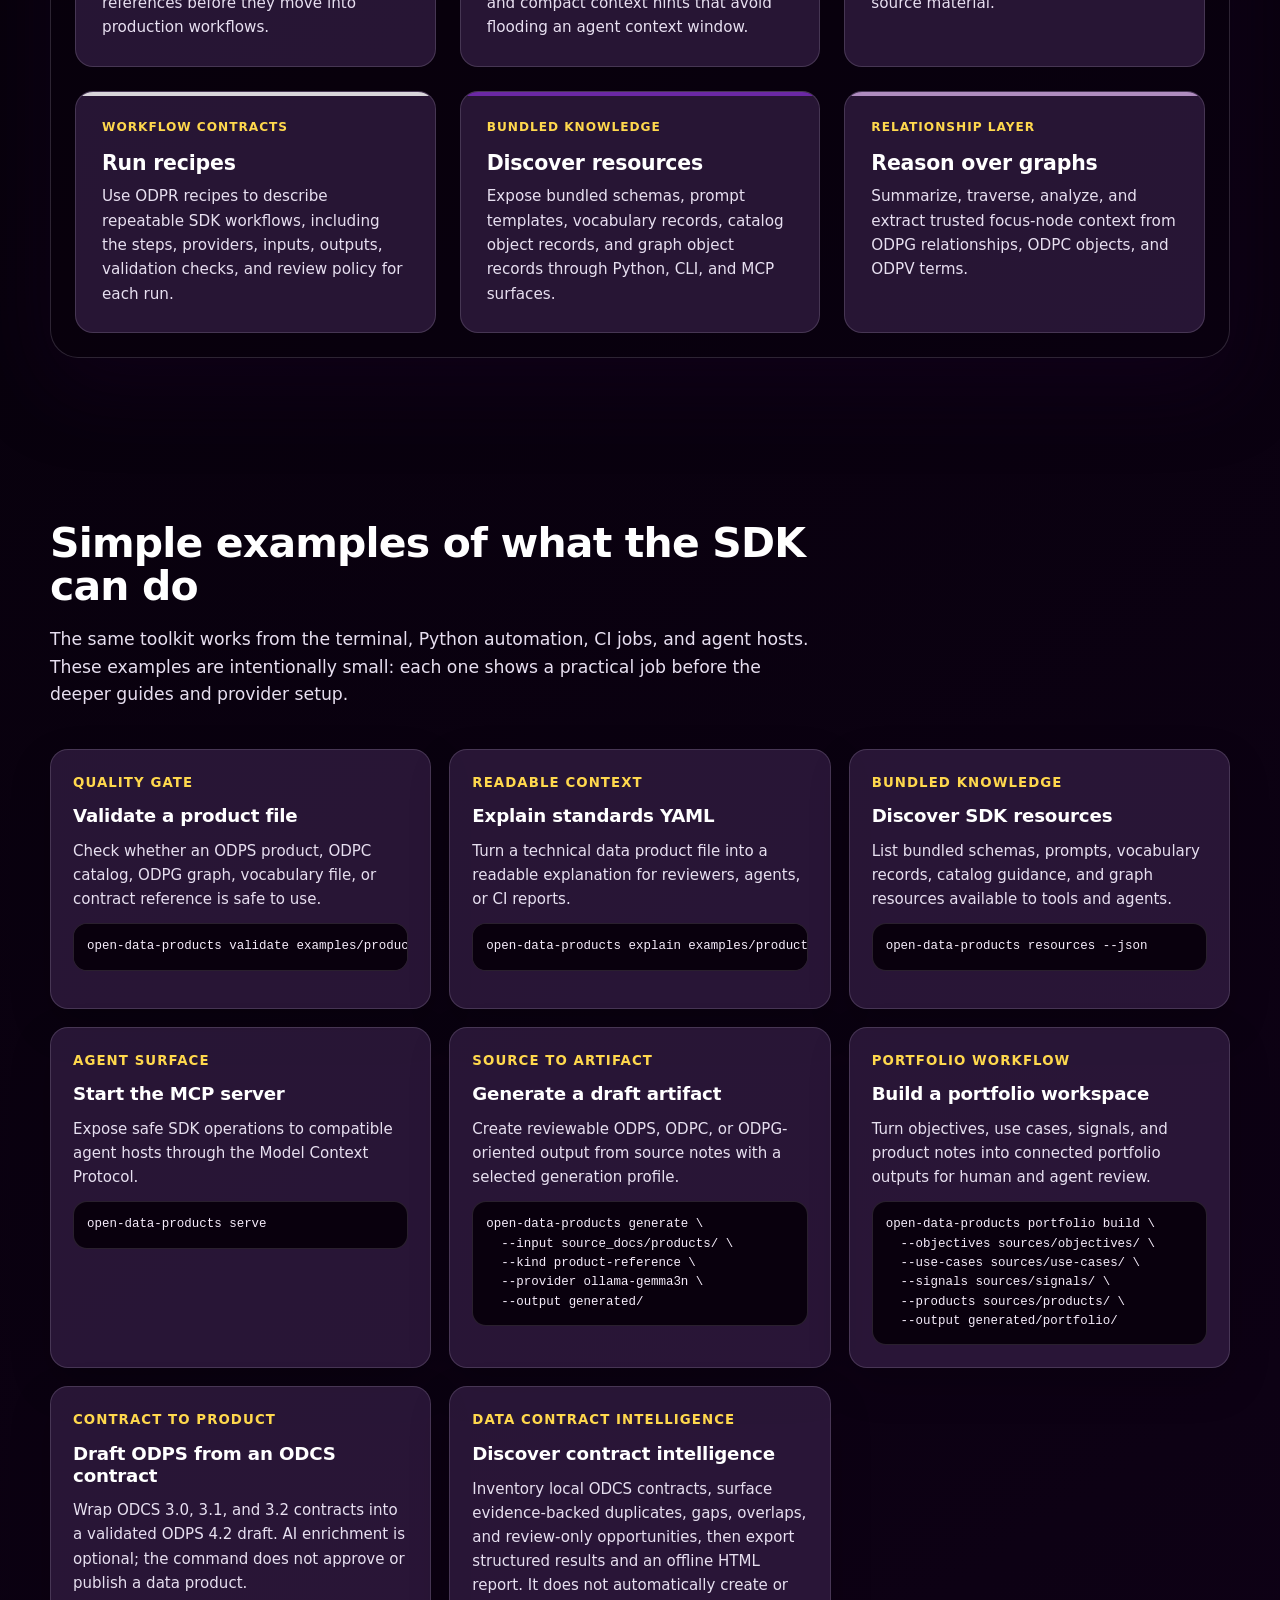
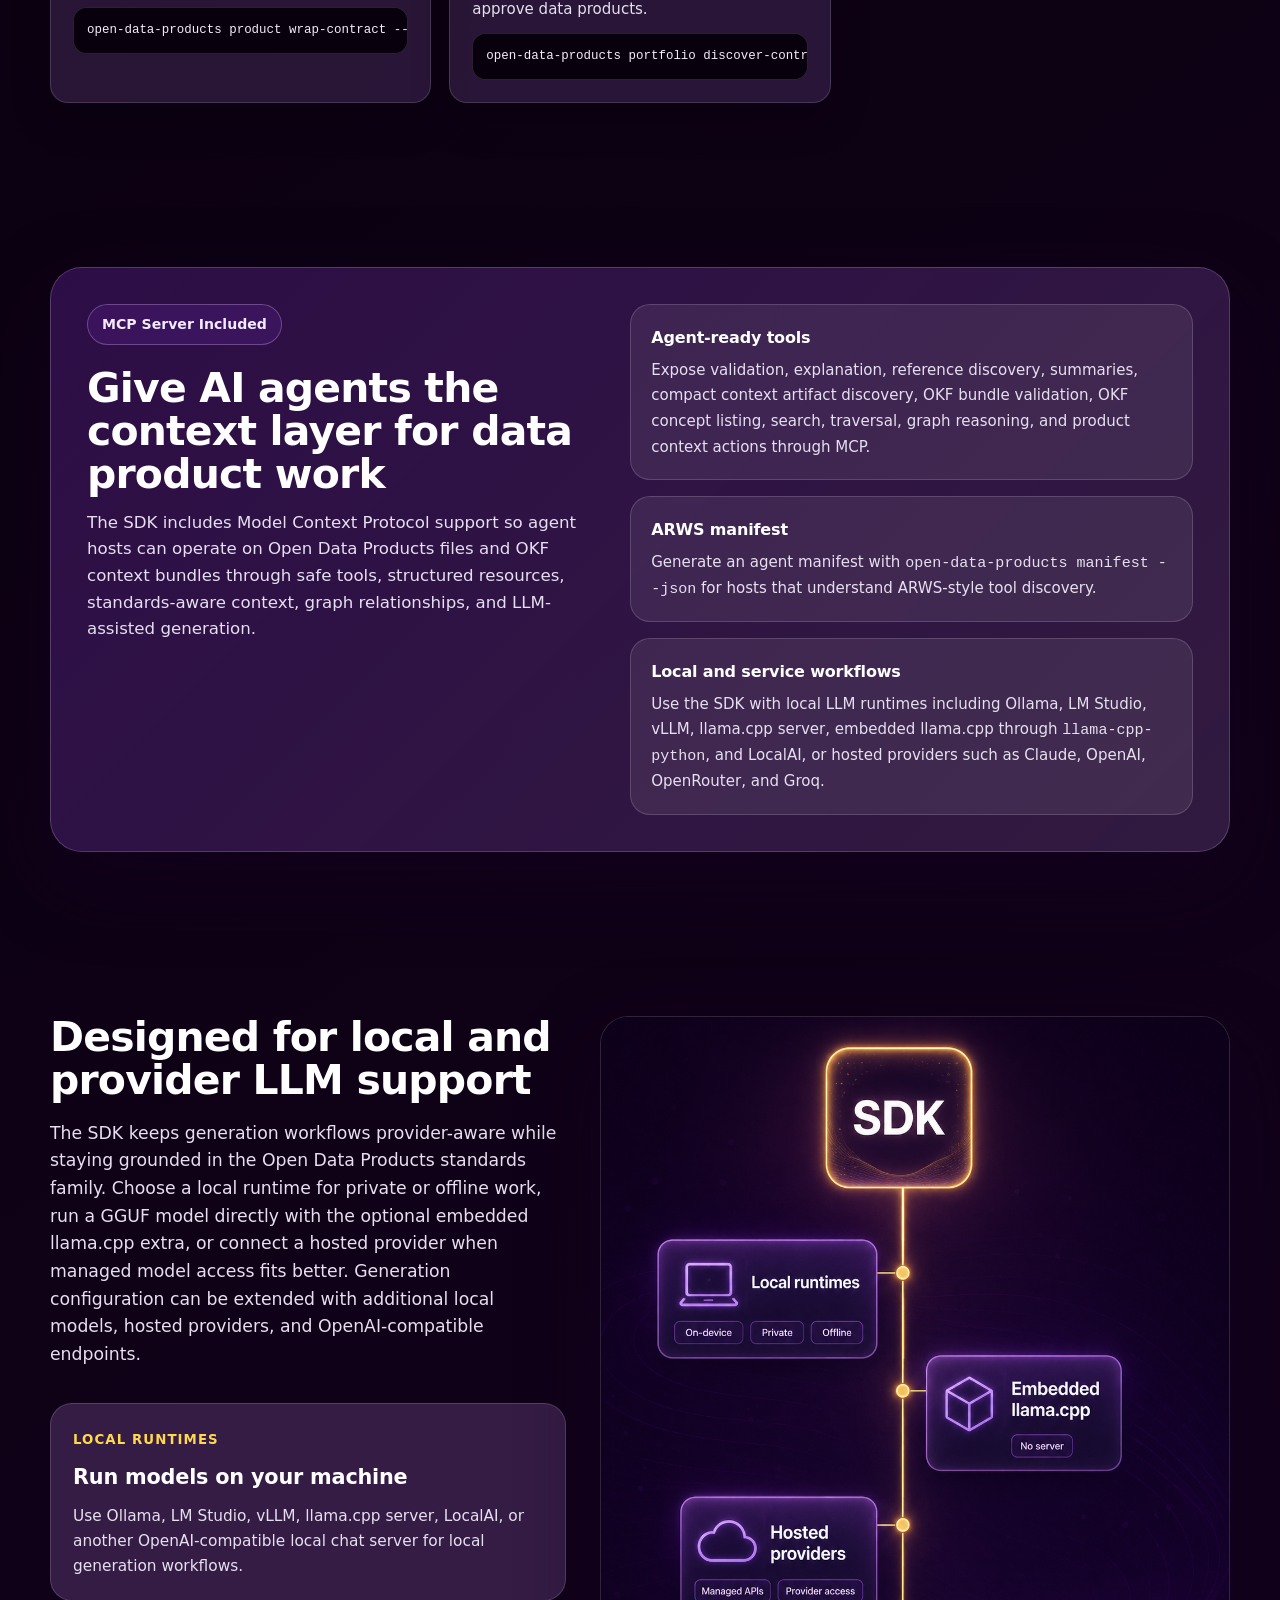
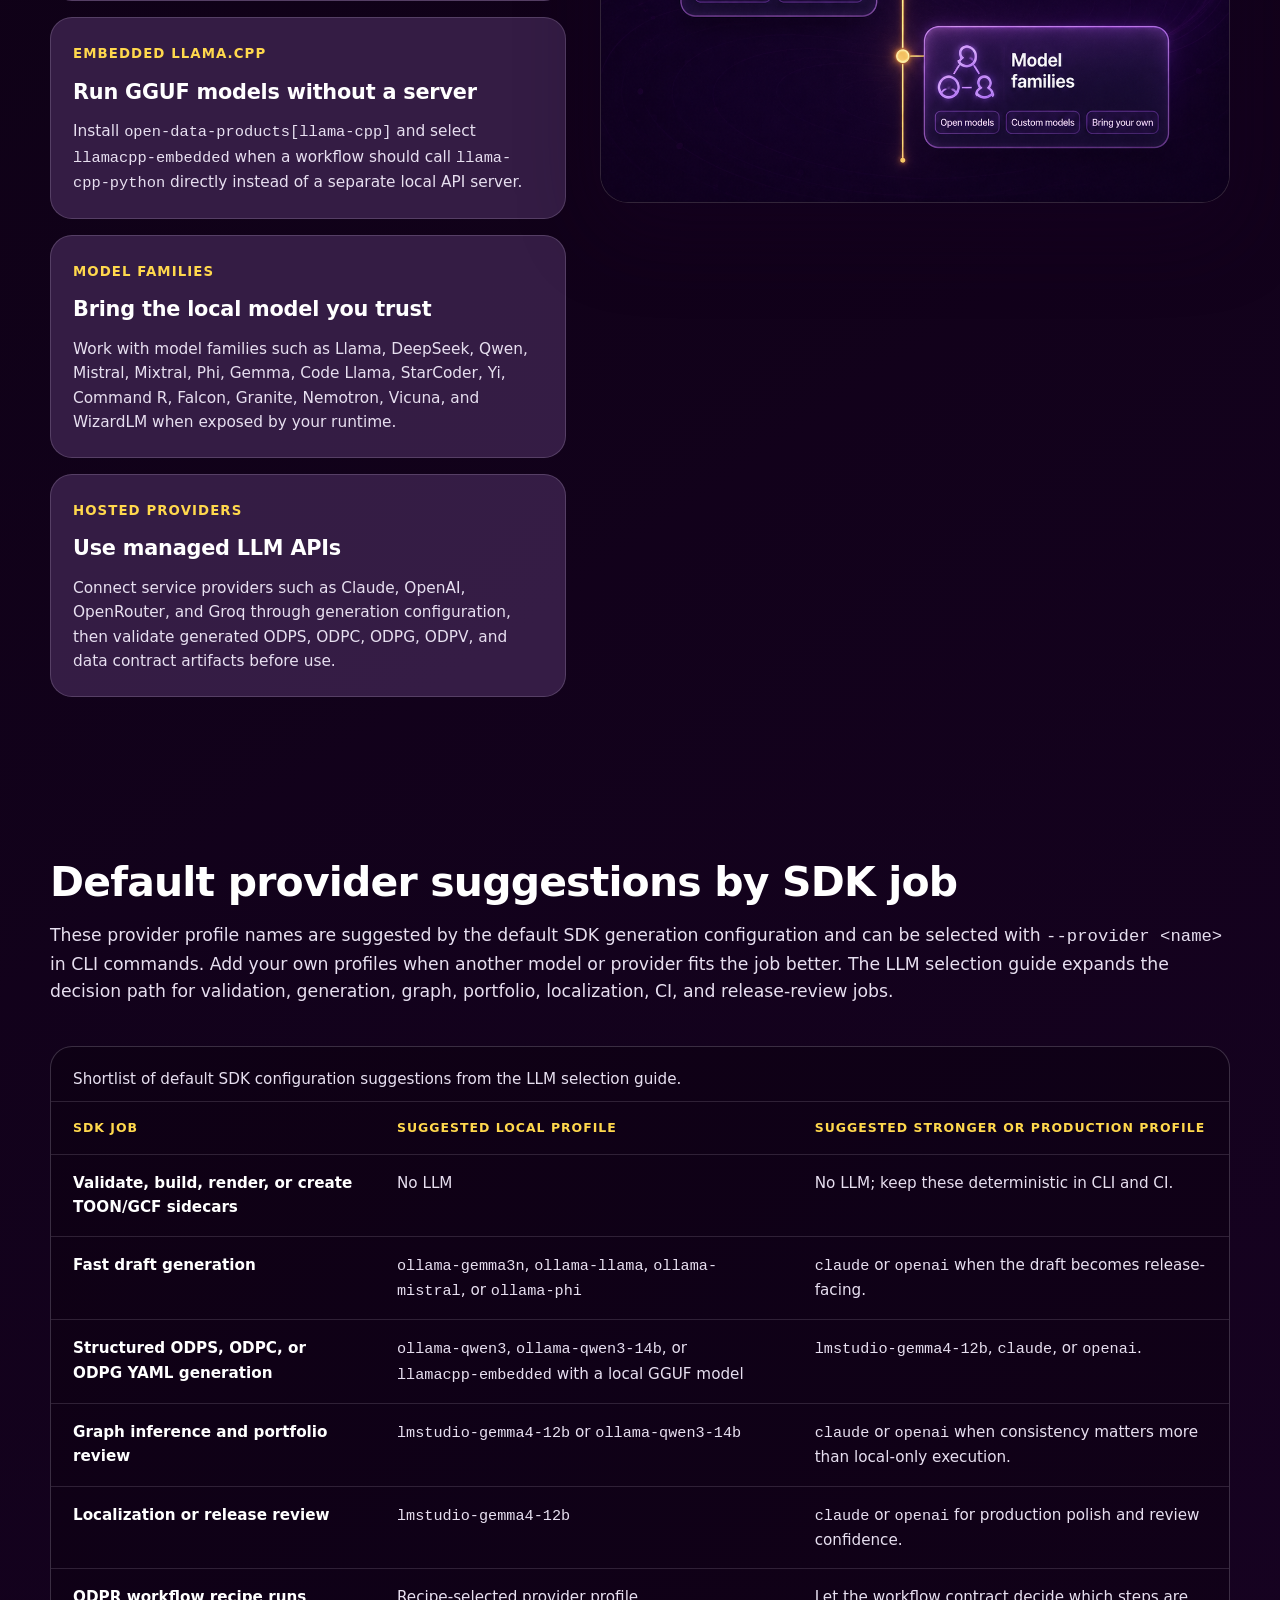
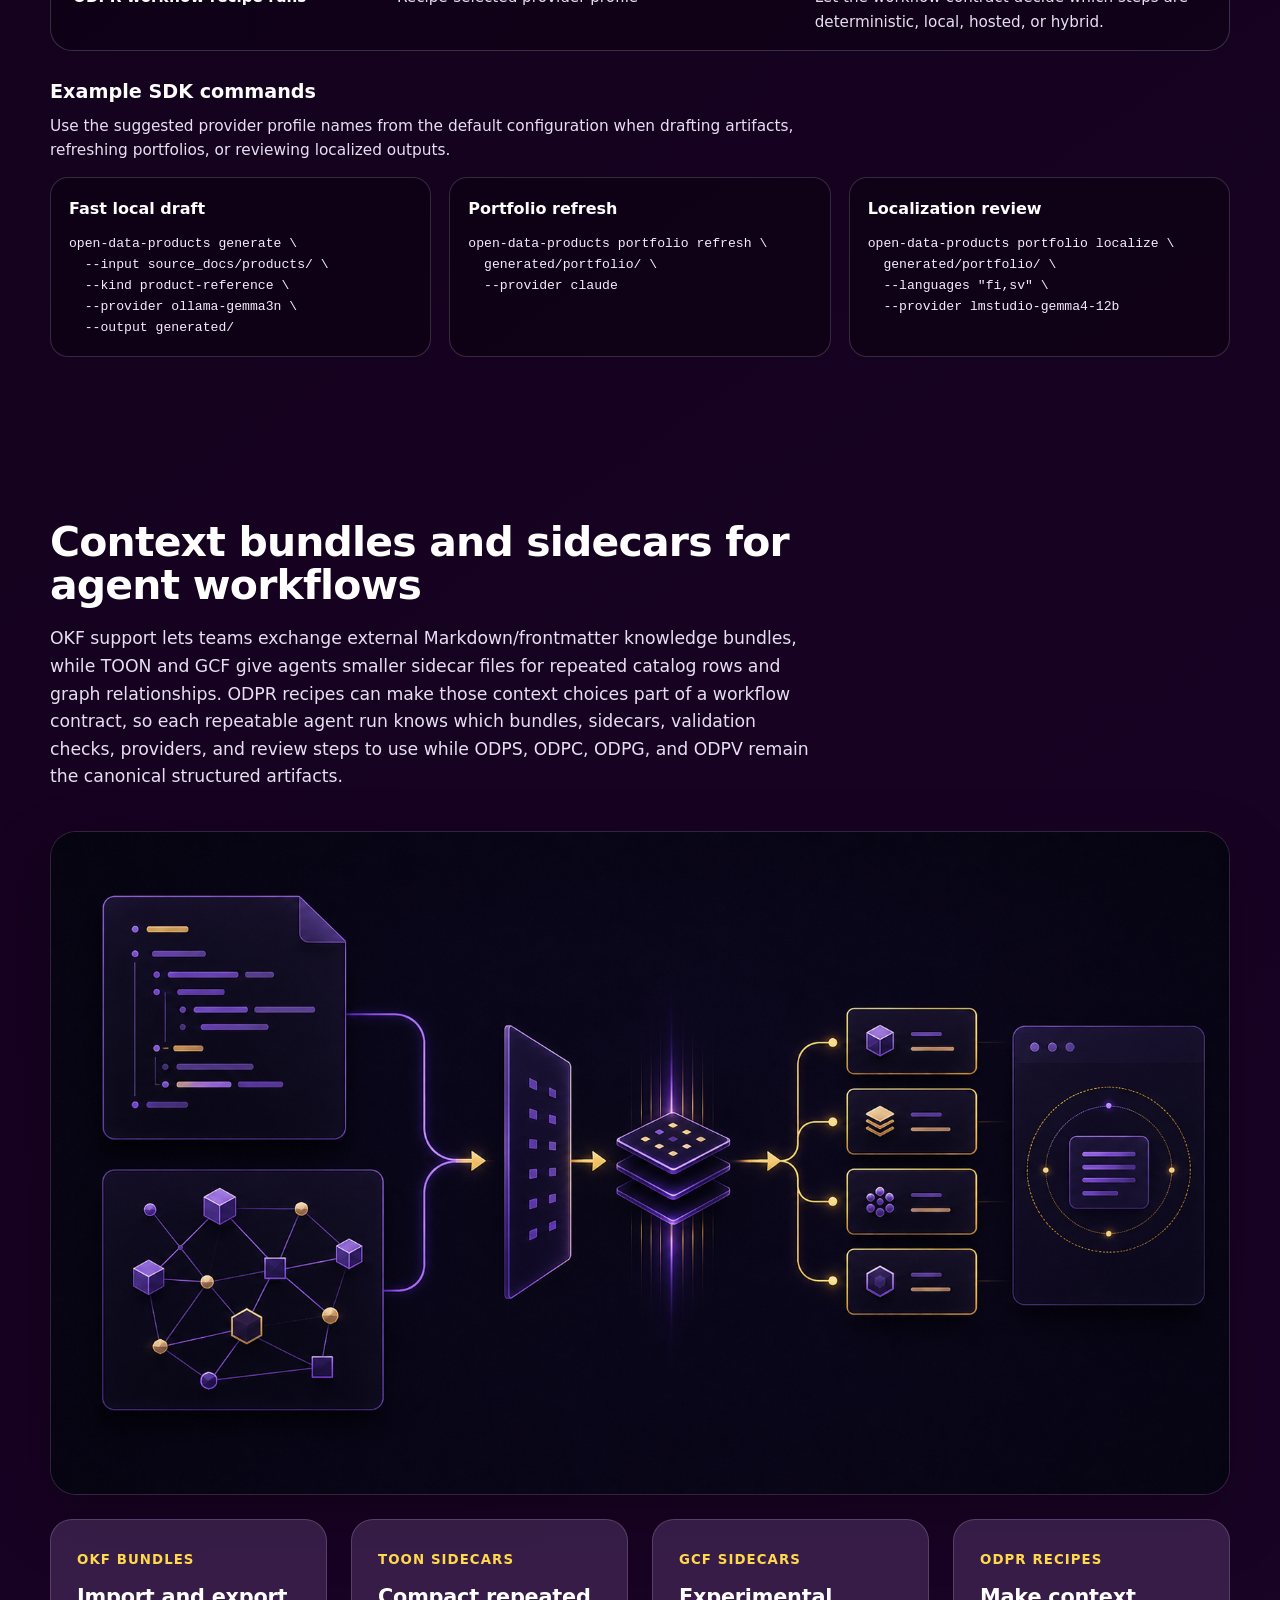
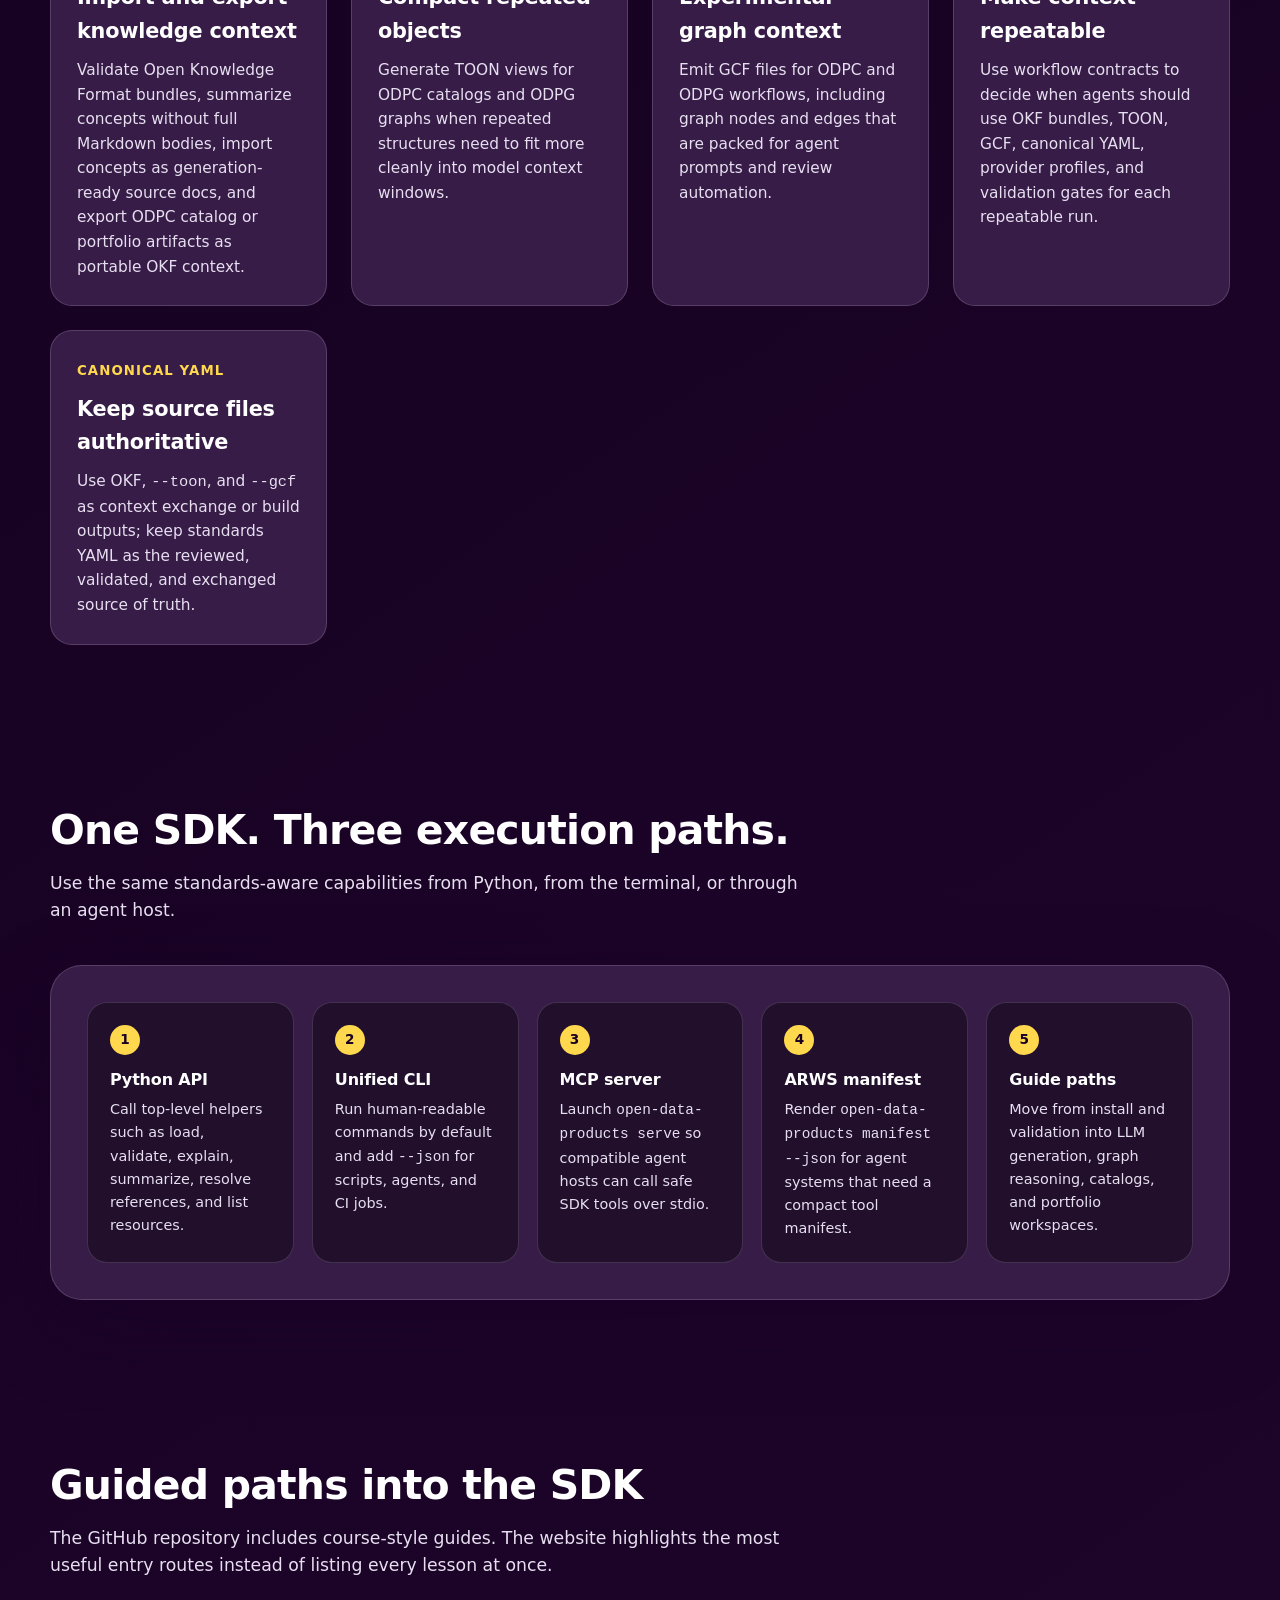
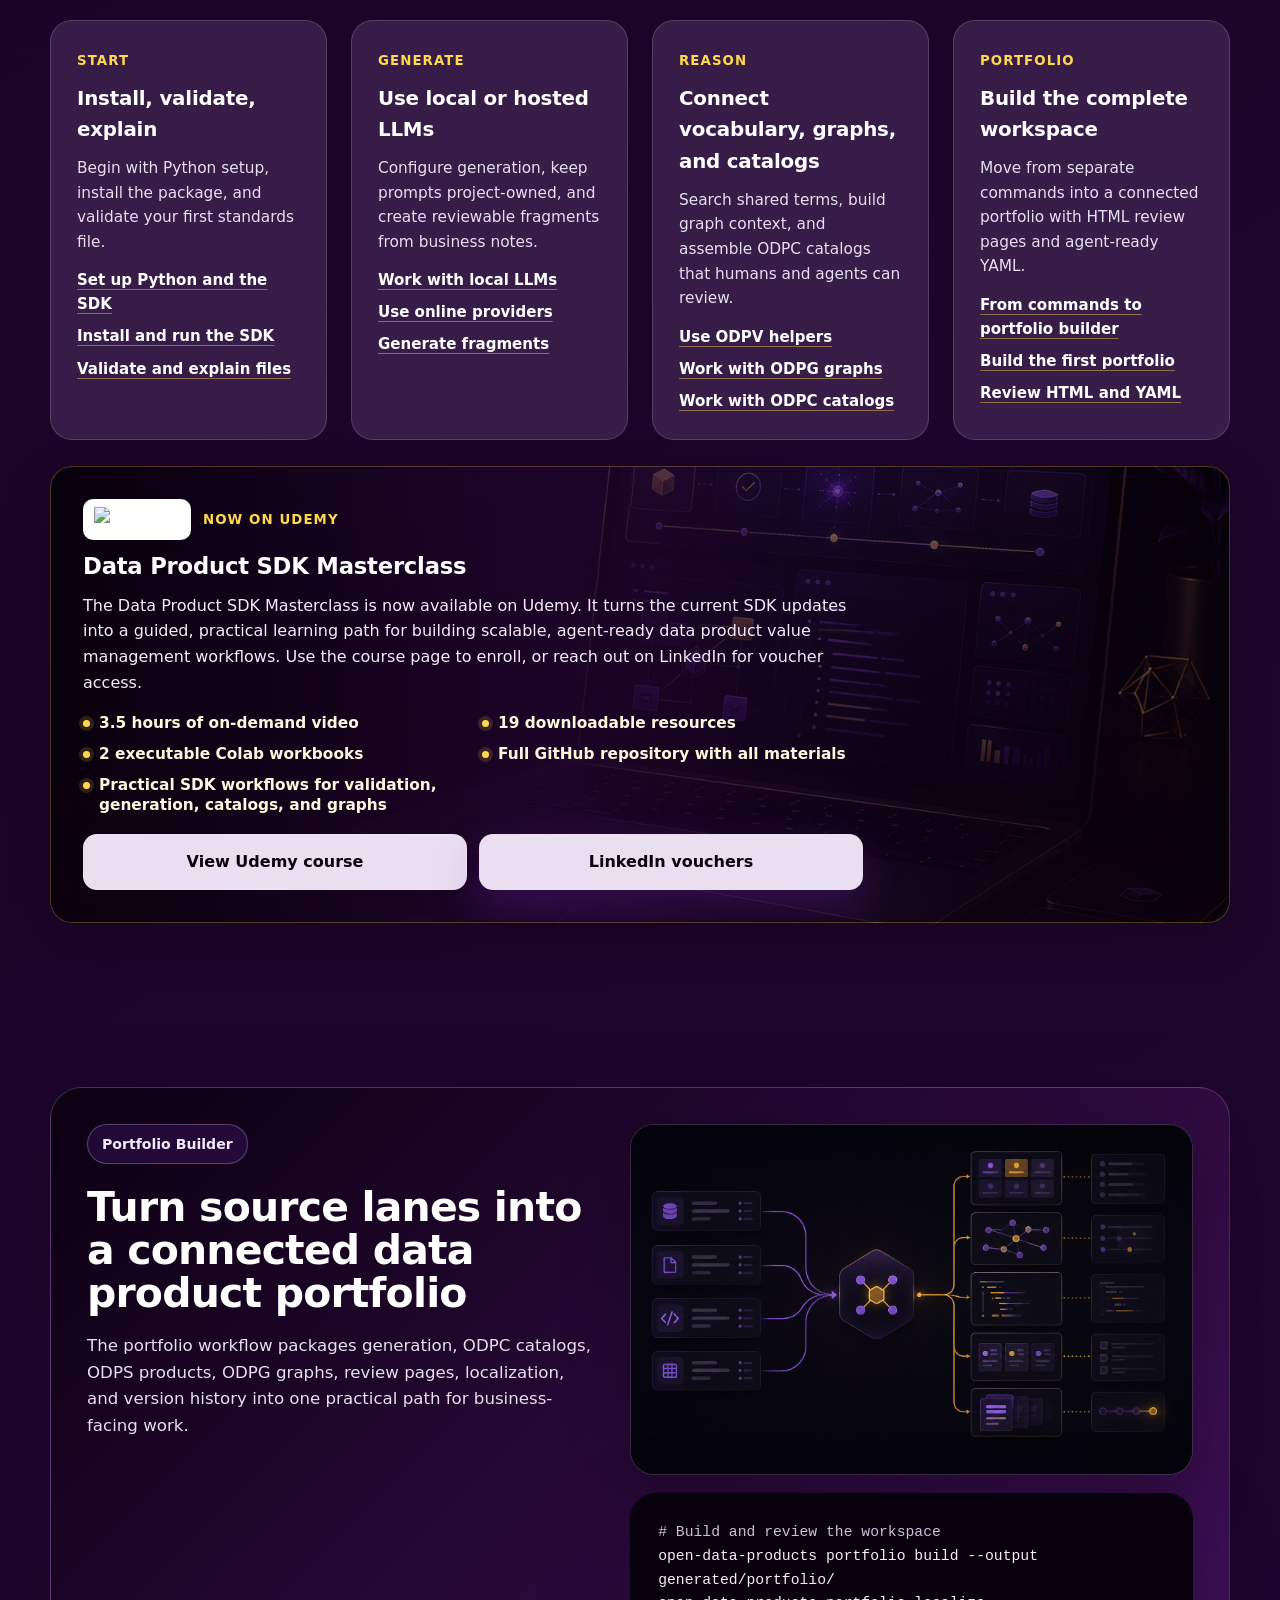
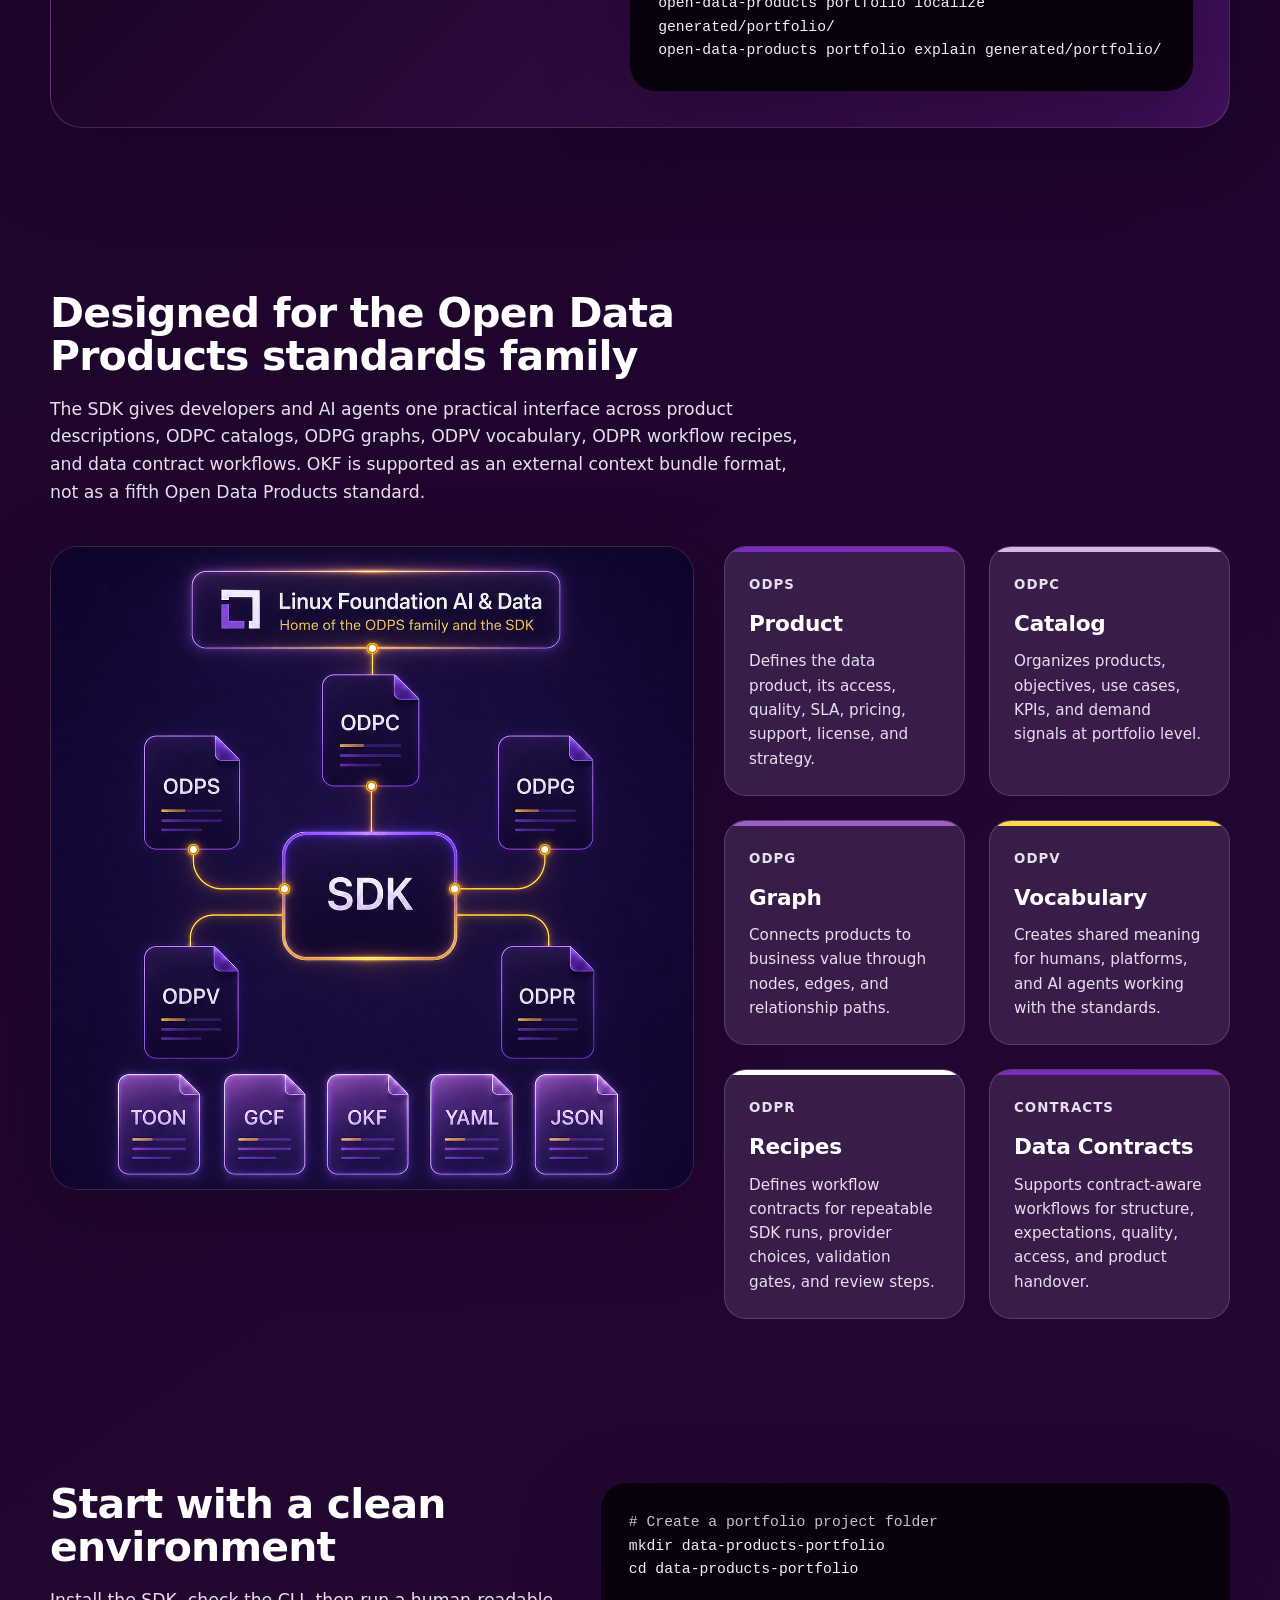
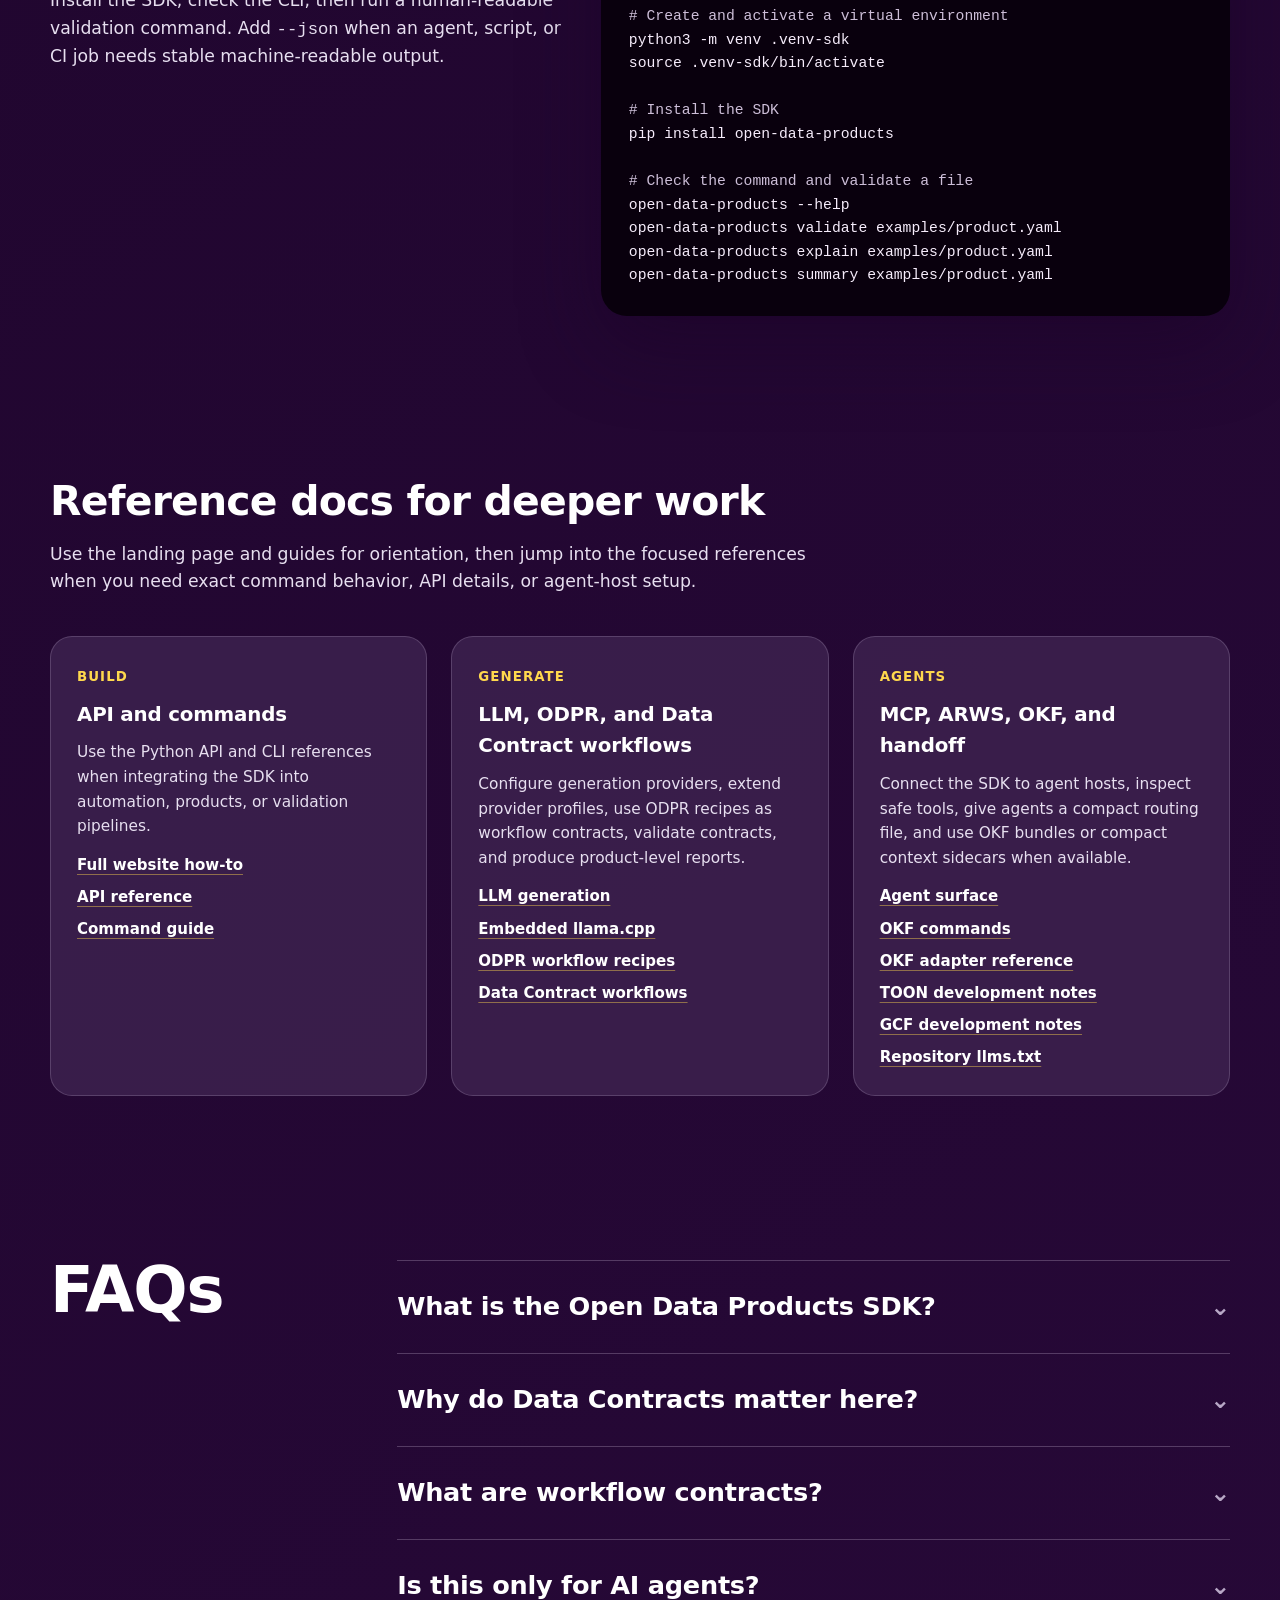
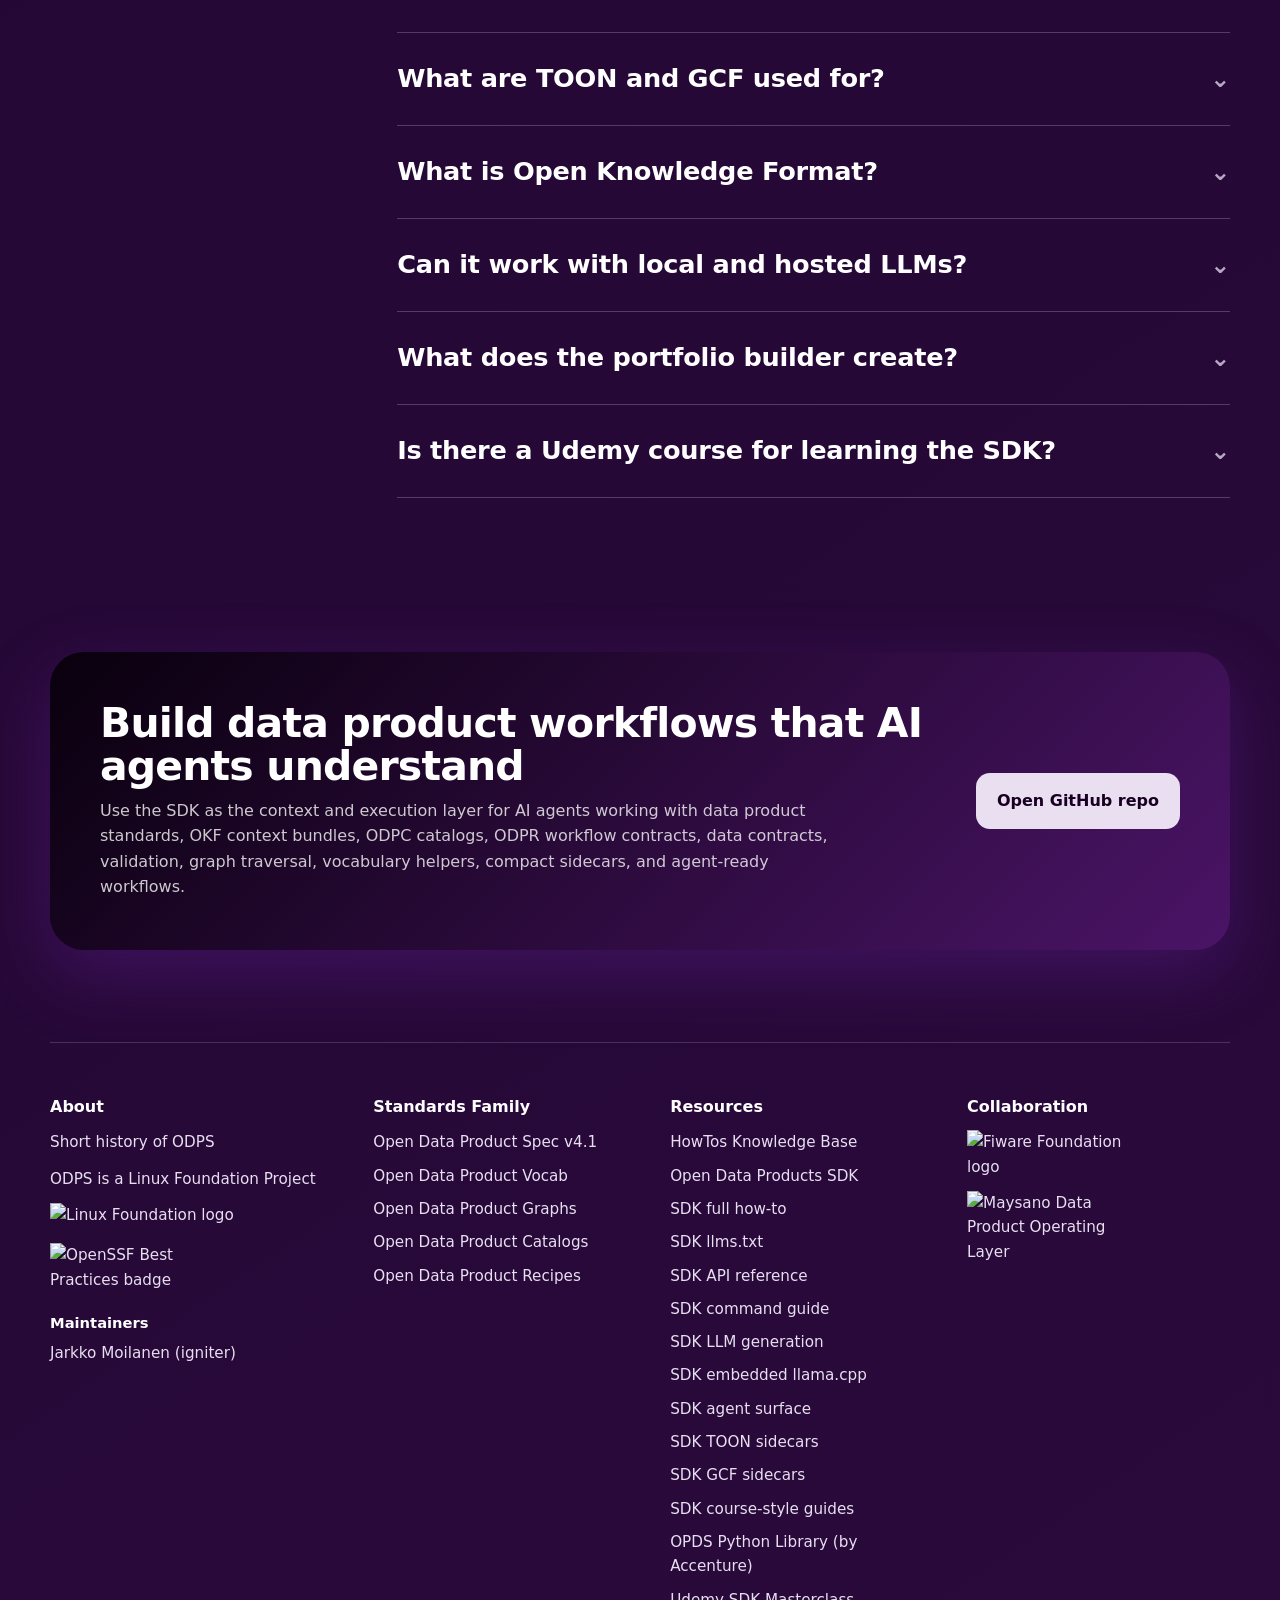
==== commit b549003c: "Document SDK contract intelligence workflows" ====
--- a/index.html
+++ b/index.html
@@ -4,19 +4,19 @@
   <meta charset="UTF-8" />
   <meta name="viewport" content="width=device-width, initial-scale=1.0" />
   <title>Open Data Products SDK | Agent-Ready Standards Toolkit</title>
-  <meta name="description" content="Open Data Products SDK is an agent-ready Python SDK and MCP server for loading, validating, explaining, generating, searching, traversing, compacting, importing, exporting, and publishing Open Data Product artifacts, OKF context bundles, Data Contracts, ODPR workflow recipes, graphs, vocabulary, and portfolio workspaces." />
-  <meta name="keywords" content="Open Data Products SDK, open-data-products, ODPS, ODPC, ODPG, ODPV, ODPR, OKF, Open Knowledge Format, context bundles, Markdown frontmatter, workflow recipes, workflow contracts, MCP server, ARWS manifest, AI agents, LLM generation, local LLMs, TOON, GCF, compact context, portfolio builder, Data Contracts, Ollama, LM Studio, vLLM, llama.cpp, llama-cpp-python, embedded llama.cpp, LocalAI, Claude, OpenAI, OpenRouter, Groq, data products, data contracts" />
+  <meta name="description" content="Open Data Products SDK is an agent-ready Python SDK and MCP server for Open Data Product artifacts, OKF context bundles, Data Contracts, ODCS-to-ODPS drafts, evidence-backed Data Contract Intelligence, ODPR workflow recipes, graphs, vocabulary, and portfolio workspaces." />
+  <meta name="keywords" content="Open Data Products SDK, open-data-products, ODPS, ODCS, ODCS to ODPS, ODPC, ODPG, ODPV, ODPR, OKF, Open Knowledge Format, context bundles, Markdown frontmatter, workflow recipes, workflow contracts, MCP server, ARWS manifest, AI agents, LLM generation, local LLMs, TOON, GCF, compact context, portfolio builder, Data Contracts, Data Contract Intelligence, offline HTML report, Ollama, LM Studio, vLLM, llama.cpp, llama-cpp-python, embedded llama.cpp, LocalAI, Claude, OpenAI, OpenRouter, Groq, data products, data contracts" />
   <meta name="author" content="Dr. Jarkko Moilanen" />
   <link rel="canonical" href="https://opendataproducts.org/sdk/" />
   <meta property="og:title" content="Open Data Products SDK | Agent-Ready Standards Toolkit" />
-  <meta property="og:description" content="Load, validate, explain, generate, compact, search, traverse, import, export, and publish Open Data Product artifacts with a Python SDK, MCP server, OKF context bundles, ARWS manifest, TOON and GCF sidecars, ODPR workflow recipes, portfolio builder, and local or hosted LLM workflows." />
+  <meta property="og:description" content="Load, validate, explain, generate, and publish Open Data Product artifacts; draft validated ODPS products from ODCS contracts; and discover evidence-backed Data Contract Intelligence with a Python SDK and MCP server." />
   <meta property="og:type" content="website" />
   <meta property="og:url" content="https://opendataproducts.org/sdk/" />
   <meta property="og:image" content="https://opendataproducts.org/sdk/social.png" />
   <link rel="alternate" type="text/plain" href="https://opendataproducts.org/sdk/llms.txt" title="LLMs guide for the Open Data Products SDK" />
   <meta name="twitter:card" content="summary_large_image" />
   <meta name="twitter:title" content="Open Data Products SDK | Agent-Ready Standards Toolkit" />
-  <meta name="twitter:description" content="Python SDK and MCP server for Open Data Product standards, OKF context bundles, Data Contracts, ODPR workflow recipes, graph reasoning, TOON and GCF context sidecars, portfolio workspaces, and LLM-assisted generation." />
+  <meta name="twitter:description" content="Python SDK and MCP server for Open Data Product standards, ODCS-to-ODPS drafts, Data Contract Intelligence, OKF context bundles, workflow recipes, graph reasoning, portfolio workspaces, and LLM-assisted generation." />
   <meta name="twitter:image" content="https://opendataproducts.org/sdk/social.png" />
   <style>
     :root {
@@ -1678,7 +1678,7 @@
           </div>
           <h1>The SDK for agent-ready data products</h1>
           <p class="lead">
-            A practical Python SDK and MCP server for loading, validating, explaining, generating, searching, traversing, importing, exporting, and publishing Open Data Product standards, external OKF context bundles, Data Contracts, ODPR workflow recipes, LLM workflows, and portfolio workspaces.
+            A practical Python SDK and MCP server for loading, validating, explaining, generating, searching, traversing, importing, exporting, and publishing Open Data Product standards, external OKF context bundles, Data Contracts, validated ODPS drafts from ODCS contracts, Data Contract Intelligence, ODPR workflow recipes, LLM workflows, and portfolio workspaces.
           </p>
 
 
@@ -1733,7 +1733,7 @@
         <div class="section-title">
           <h2>Built to give AI agents the context to operate</h2>
           <p>
-            The SDK turns data product standards into executable context. Teams get validation, developers get Python functions, and AI agents get structured outputs, summaries, workflow recipes, bundled resources, graph reasoning, Data Contract reports, and safe tools for real workflows.
+            The SDK turns data product standards into executable context. Teams get validation, developers get Python functions, and AI agents get structured outputs, summaries, workflow recipes, bundled resources, graph reasoning, ODCS-to-ODPS drafts, evidence-backed Data Contract Intelligence with an offline HTML report and review-only opportunities, and safe tools for real workflows.
           </p>
         </div>
 
@@ -1831,6 +1831,20 @@
   --signals sources/signals/ \
   --products sources/products/ \
   --output generated/portfolio/</pre>
+          </article>
+
+          <article class="example-card">
+            <small>Contract to product</small>
+            <h3>Draft ODPS from an ODCS contract</h3>
+            <p>Wrap ODCS 3.0, 3.1, and 3.2 contracts into a validated ODPS 4.2 draft. AI enrichment is optional; the command does not approve or publish a data product.</p>
+<pre>open-data-products product wrap-contract --input contract.yaml --output product.yaml</pre>
+          </article>
+
+          <article class="example-card">
+            <small>Data Contract Intelligence</small>
+            <h3>Discover contract intelligence</h3>
+            <p>Inventory local ODCS contracts, surface evidence-backed duplicates, gaps, overlaps, and review-only opportunities, then export structured results and an offline HTML report. It does not automatically create or approve data products.</p>
+<pre>open-data-products portfolio discover-contracts ./contracts --output ./portfolio-discovery --json</pre>
           </article>
         </div>
       </section>
